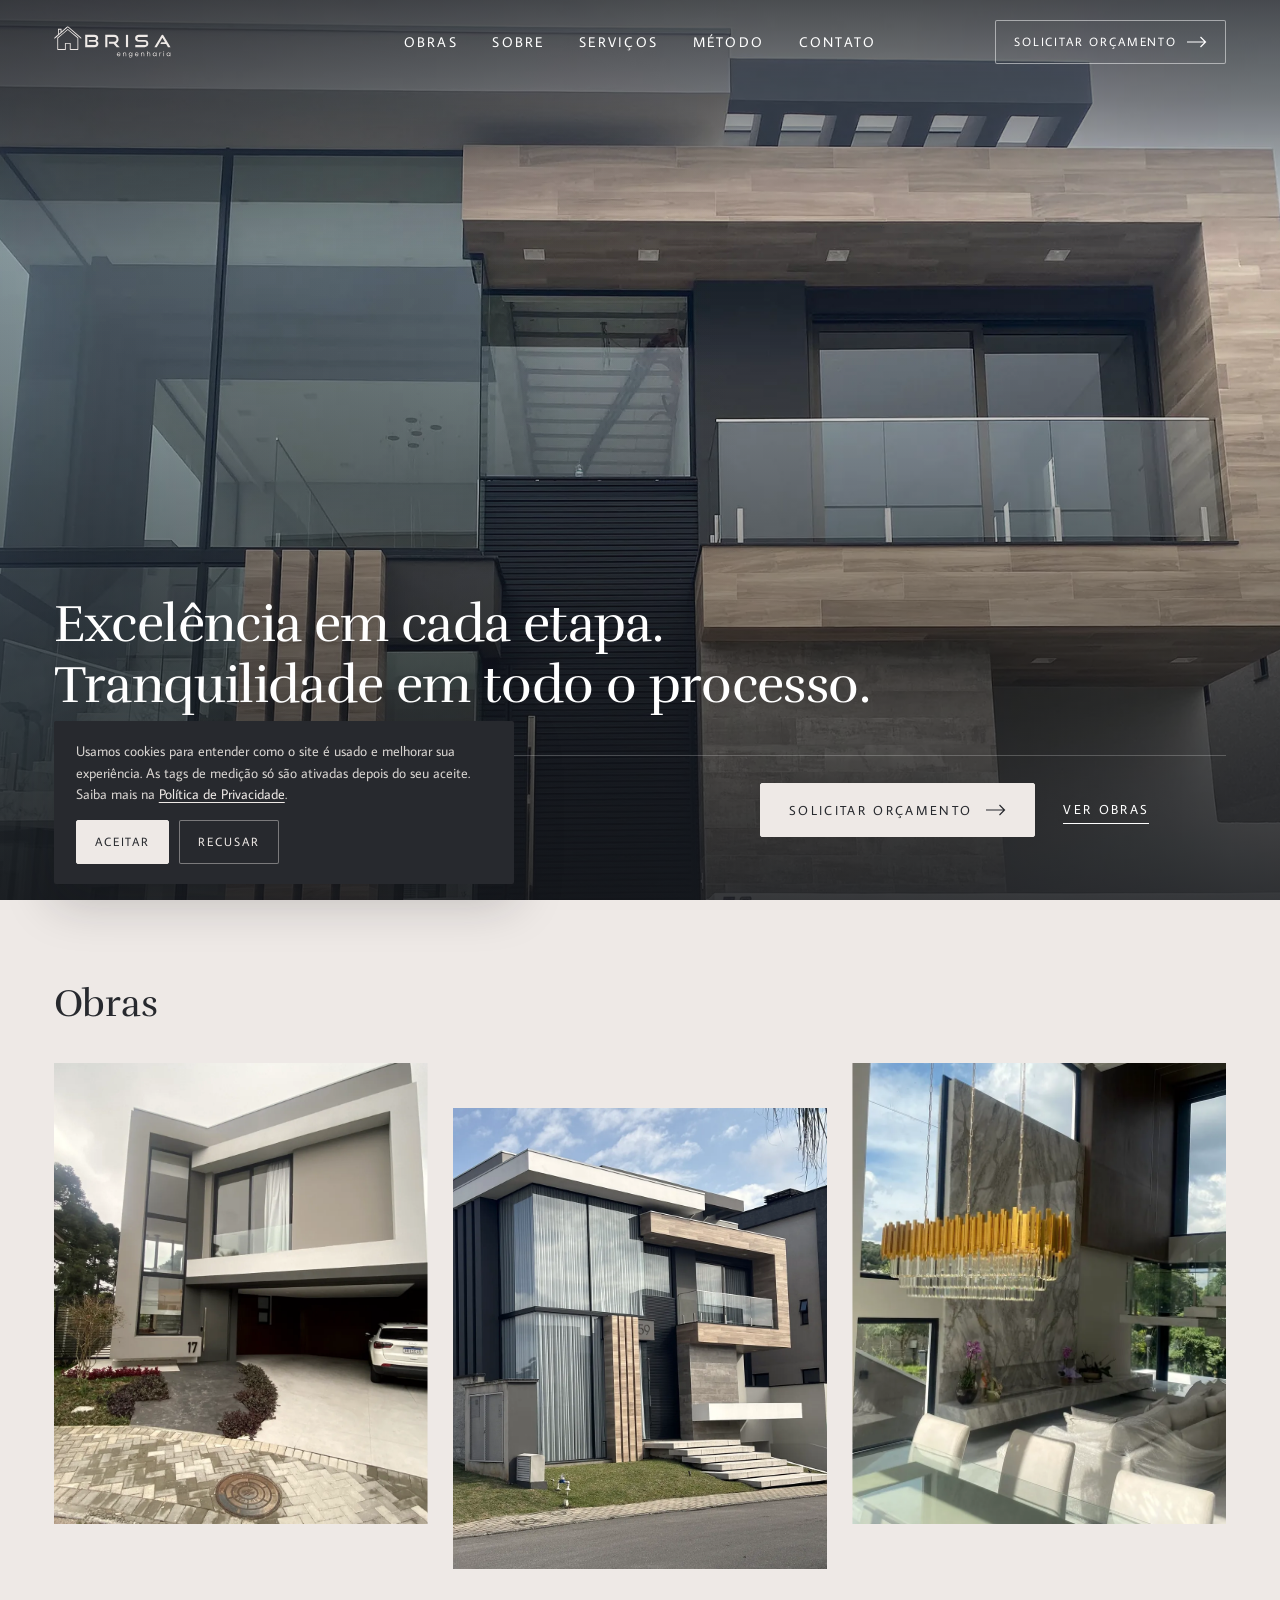
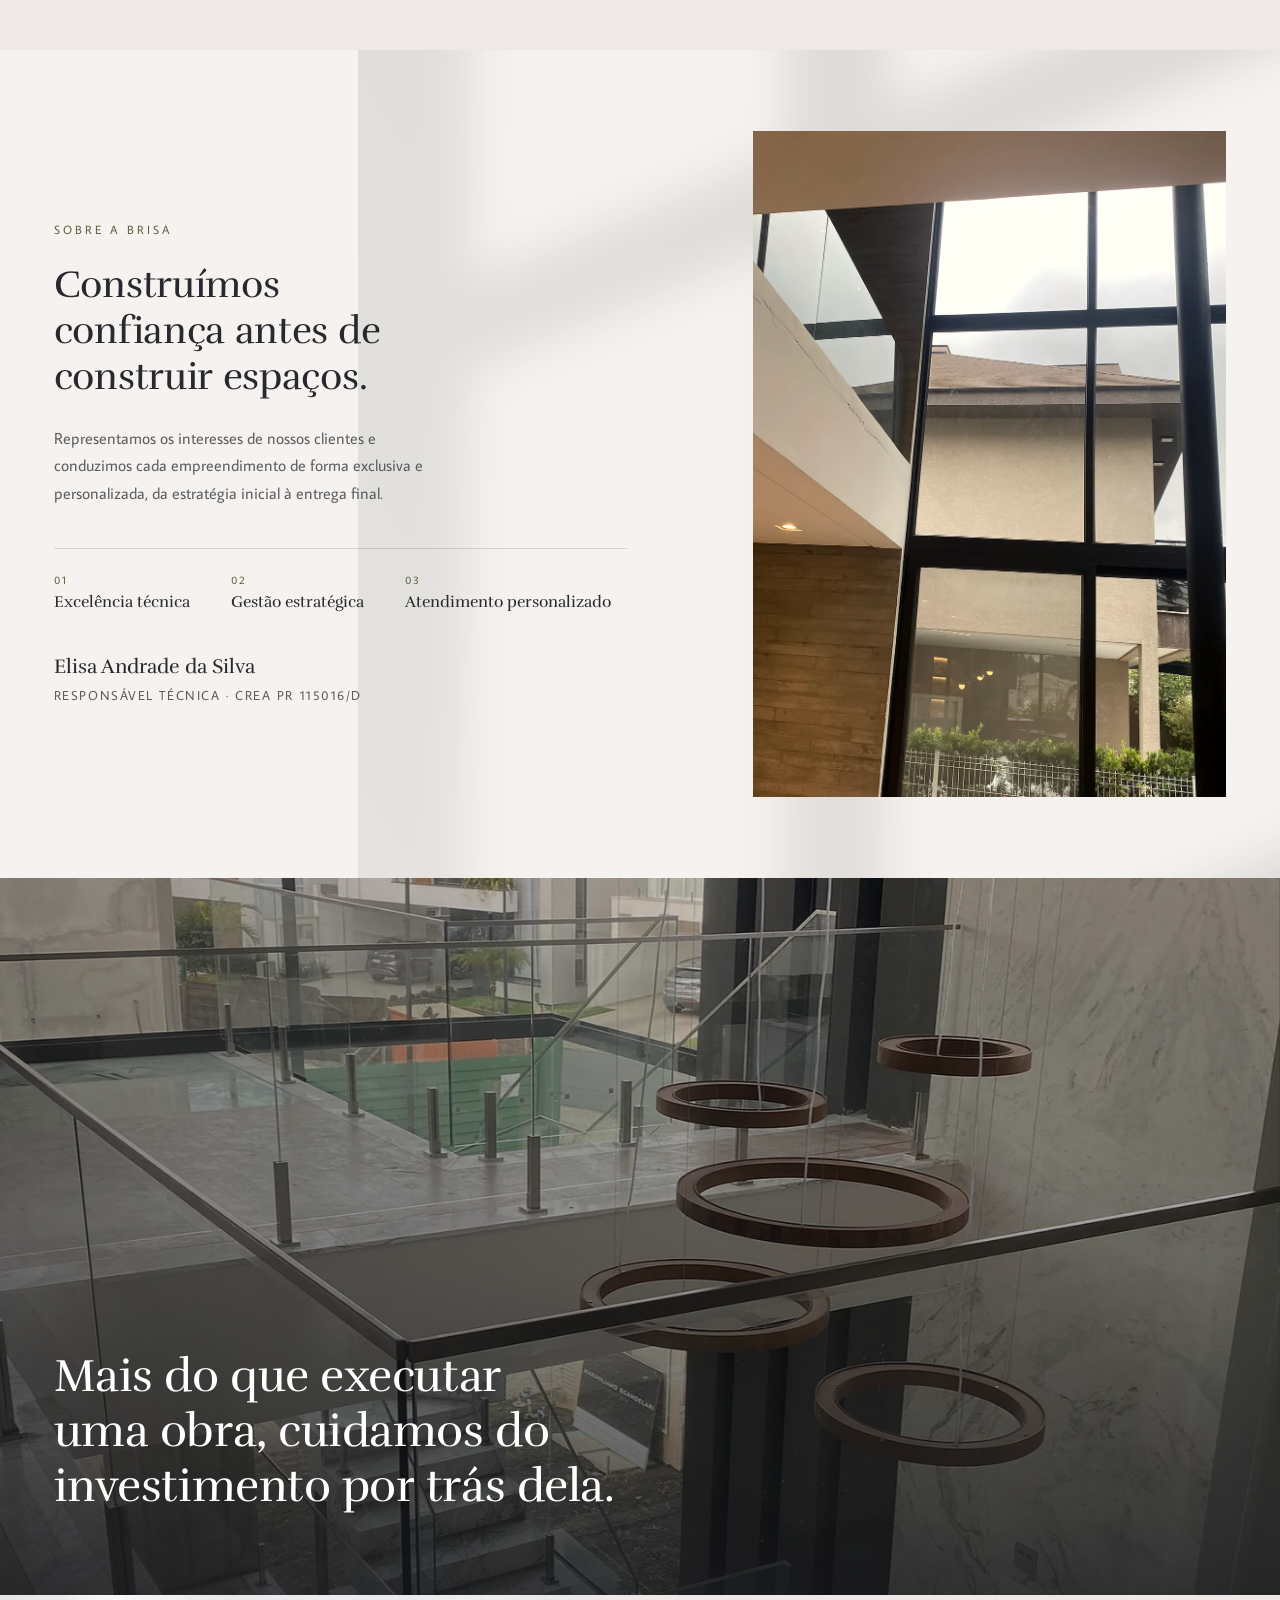
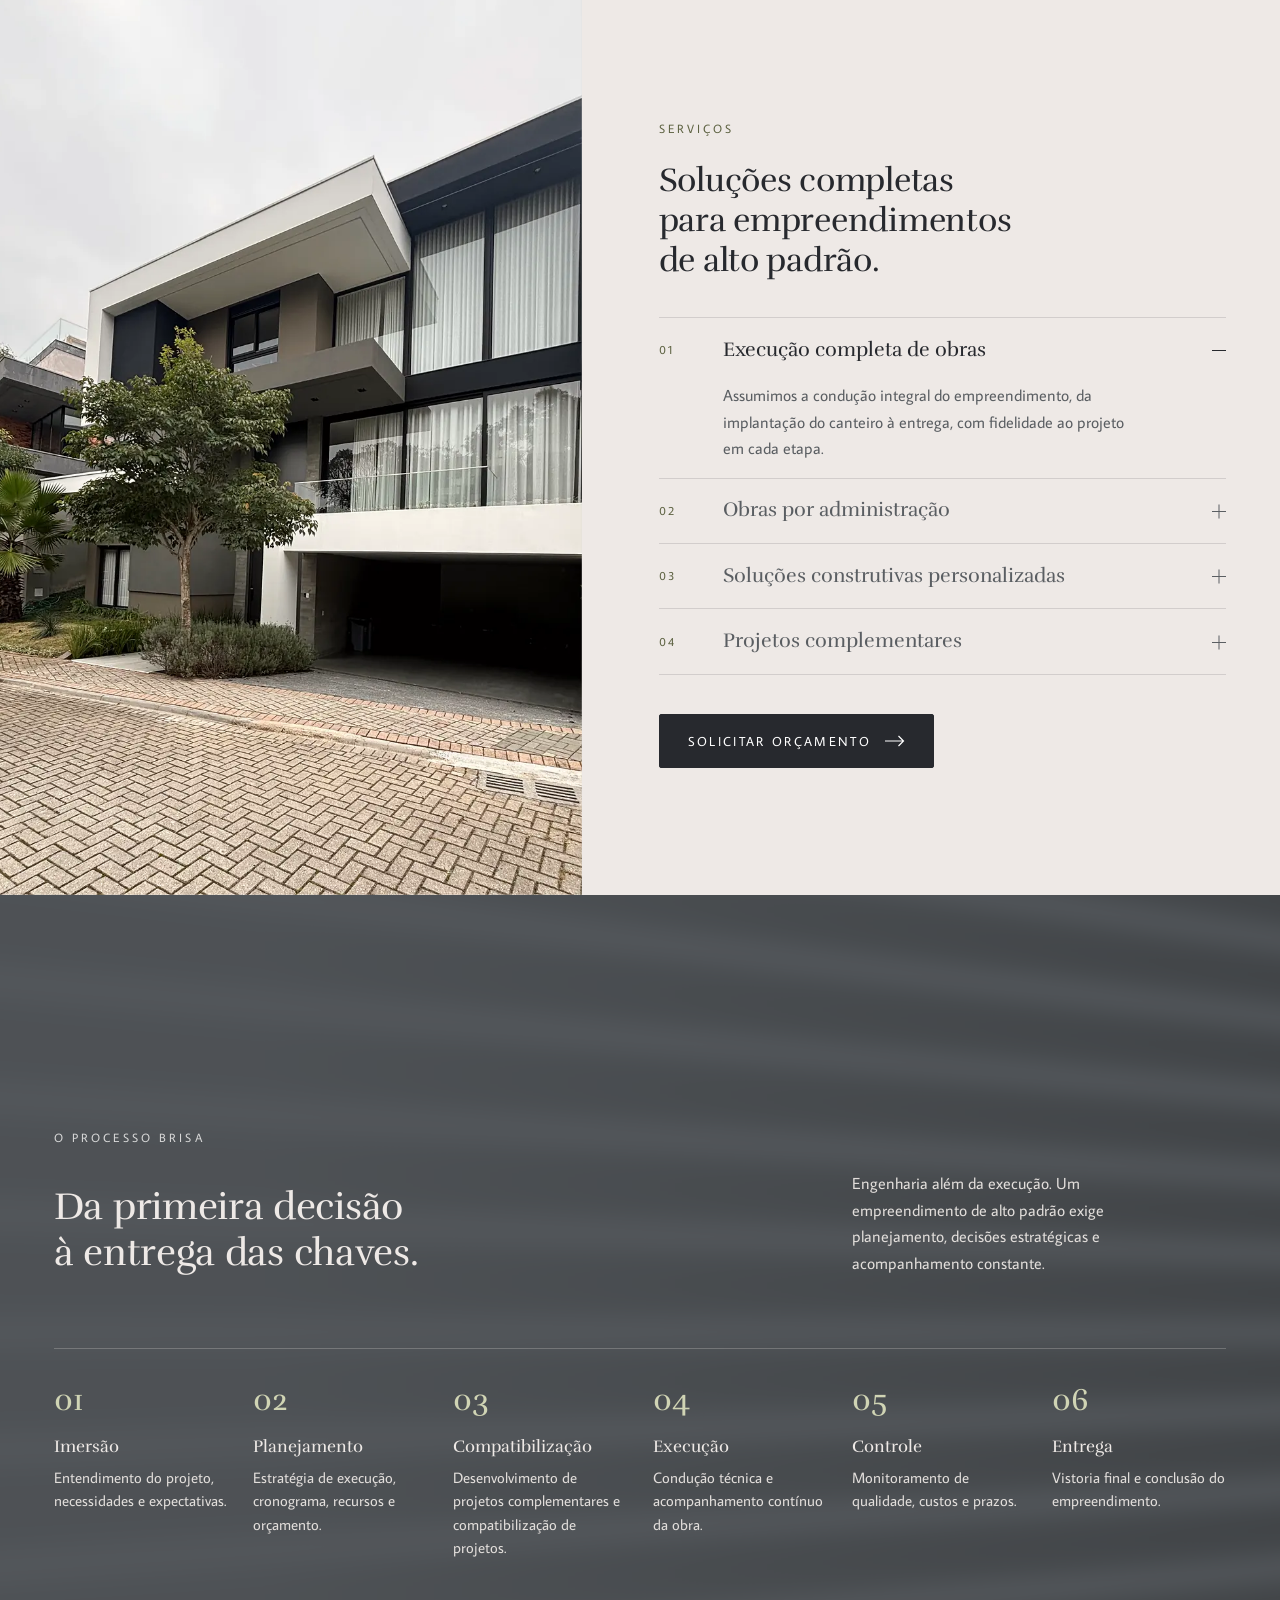
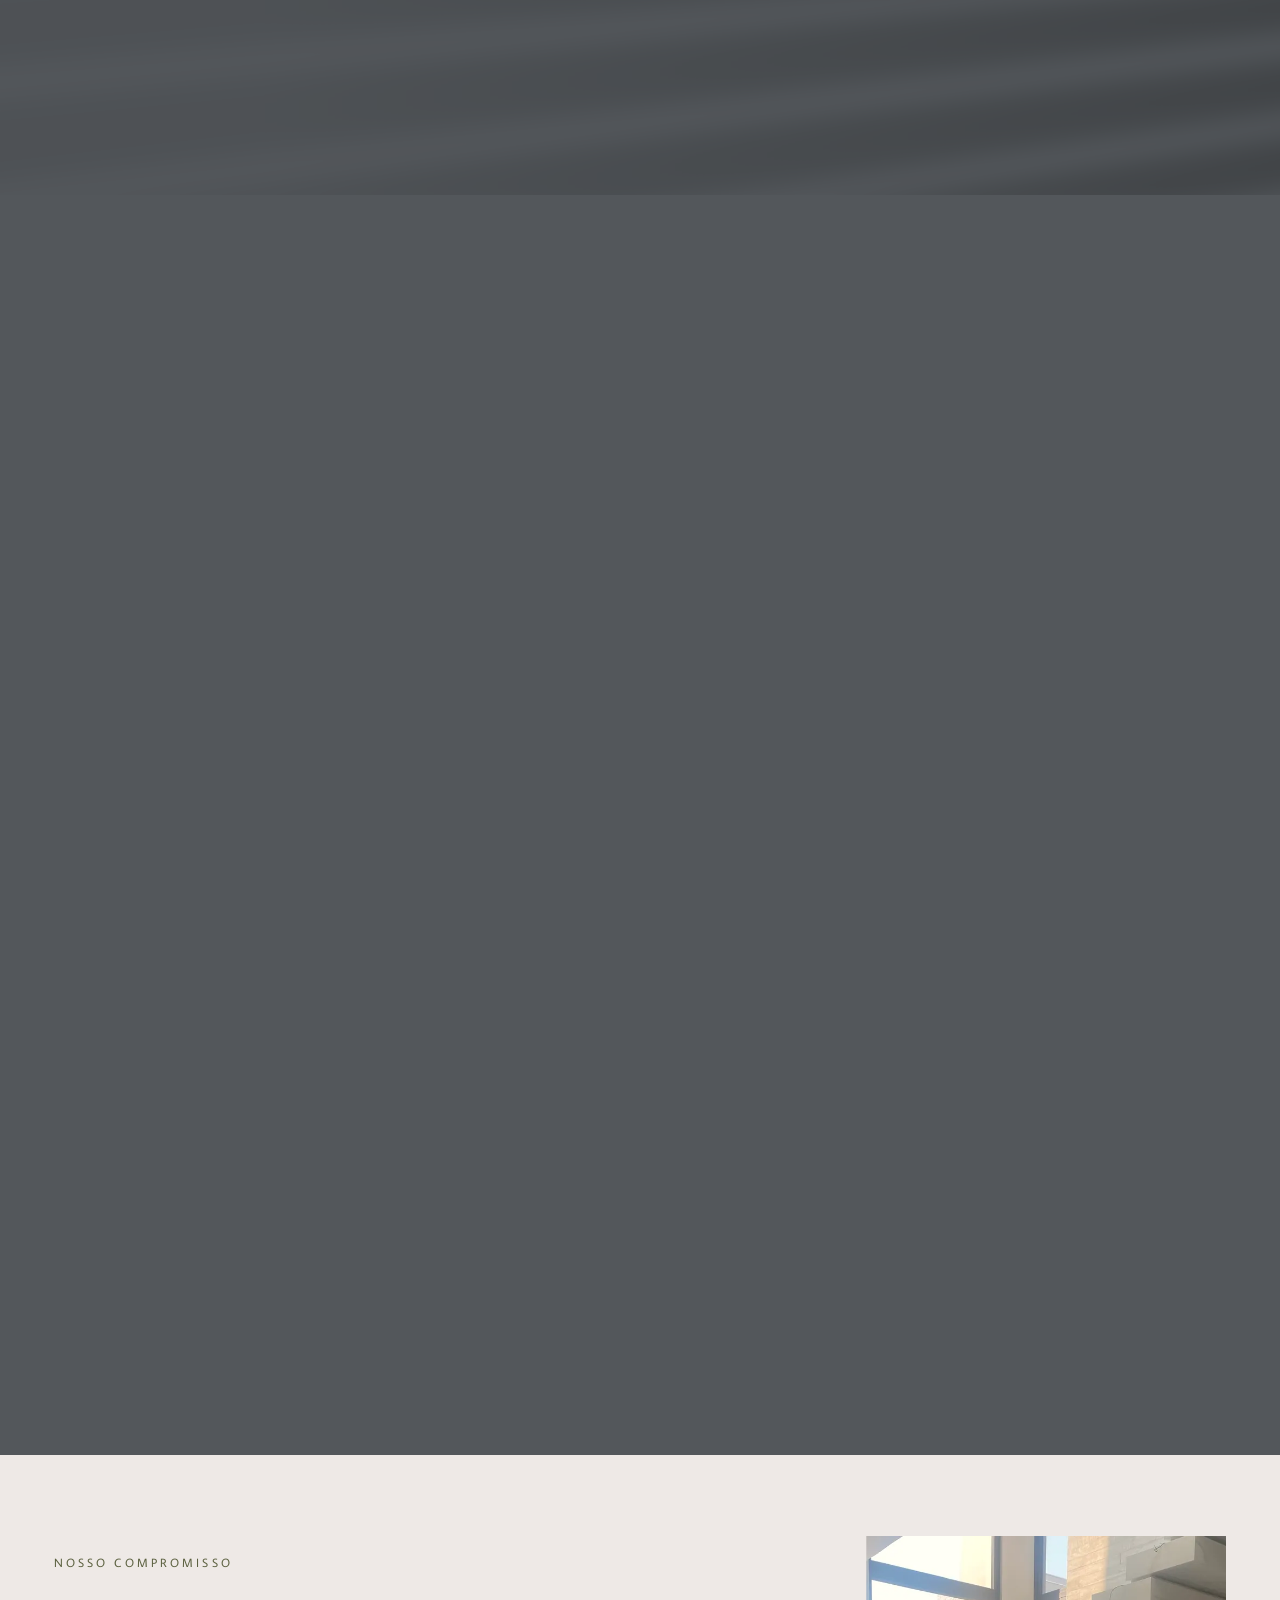
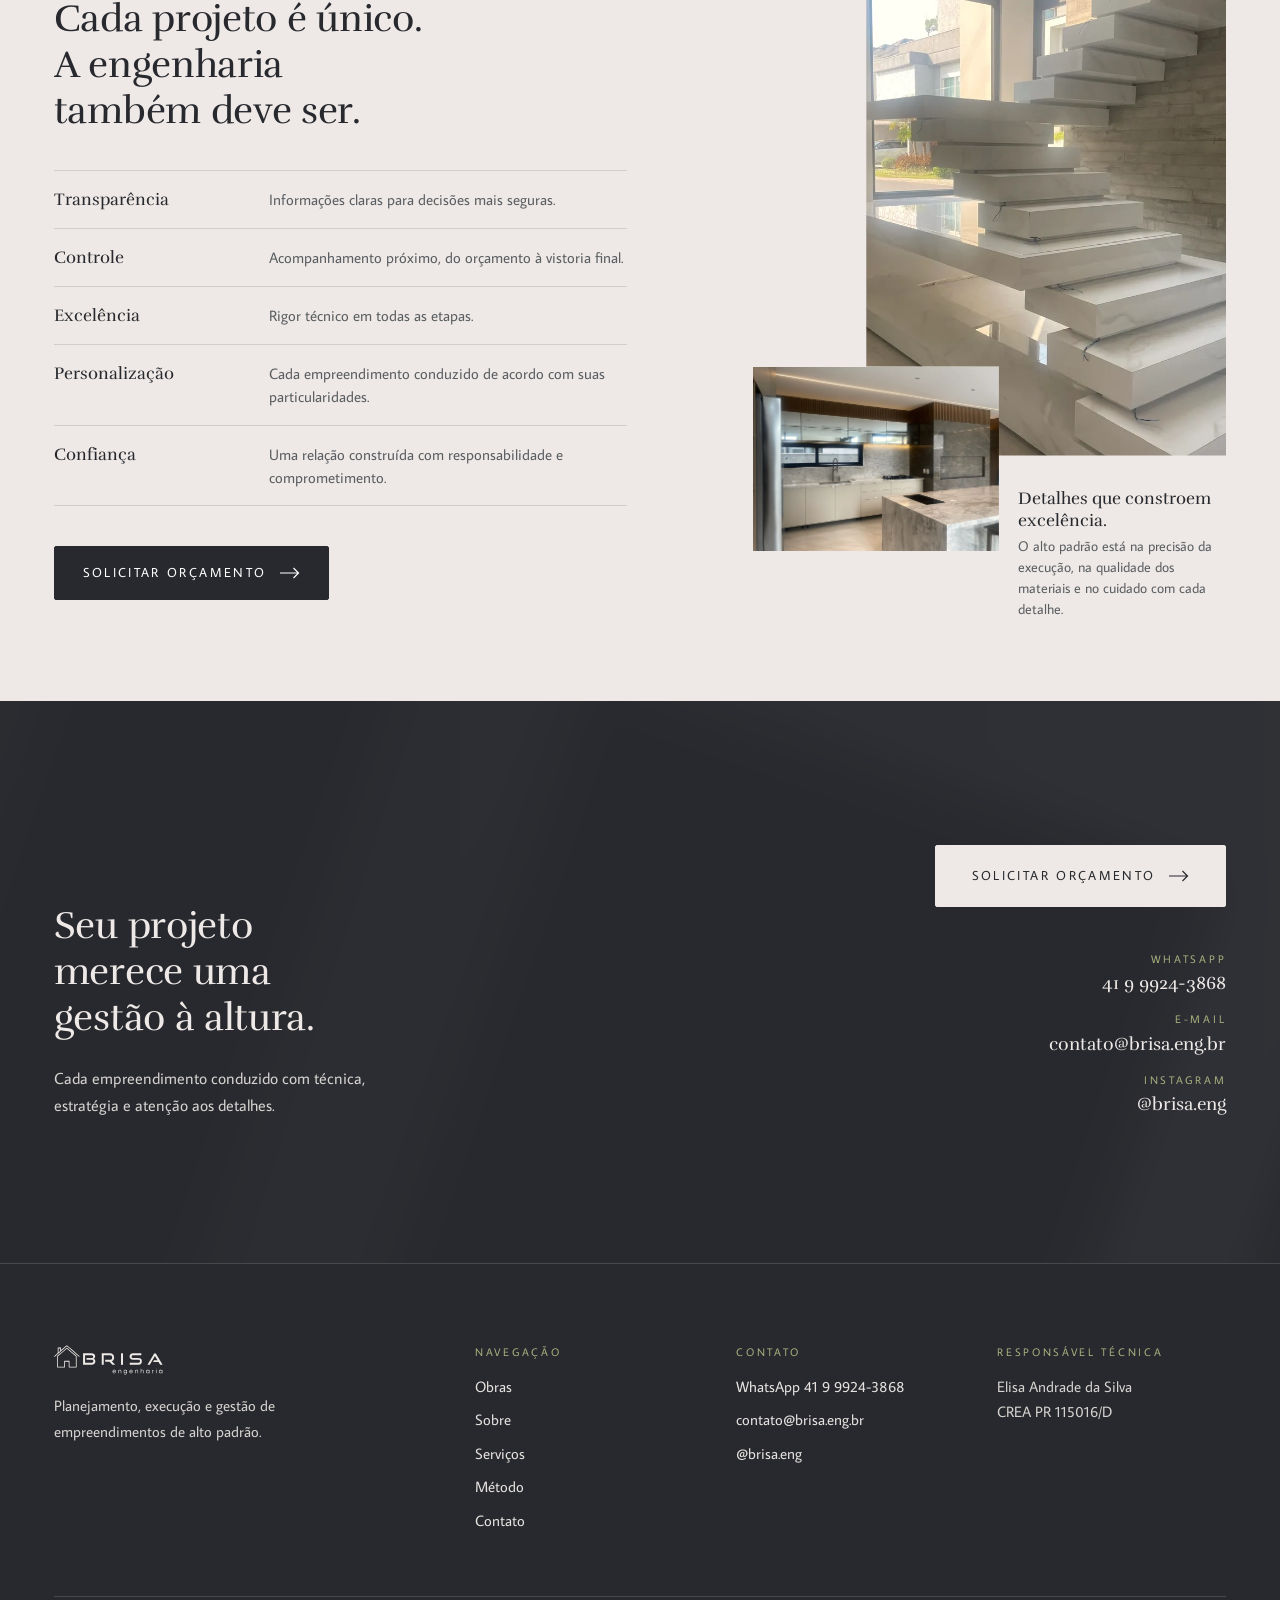
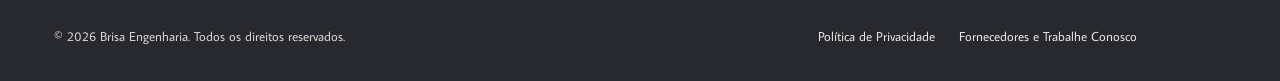
==== deploy-vercel/index.html @ 5342935d "Refacao v2 high premium: site refeito do zero apos reprovacao da v1 Direcao "luz de projeto": hero c" ====
<!DOCTYPE html>
<html lang="pt-BR">
<head>
<meta charset="utf-8">
<meta name="viewport" content="width=device-width, initial-scale=1">

<!-- BuildV: consentimento (Google Consent Mode v2) ==========================
     Vem ANTES do GTM de propósito. O padrão é tudo negado, e o container só
     libera armazenamento de medição depois do aceite no banner de cookies.
     A leitura do localStorage é síncrona: quem já aceitou antes entra em
     granted no primeiro hit, sem perder pageview. -->
<script>
window.dataLayer = window.dataLayer || [];
function gtag(){dataLayer.push(arguments);}
(function () {
  var salvo = null;
  try { salvo = localStorage.getItem("brisa_consent_v1"); } catch (e) { salvo = null; }
  var ok = salvo === "granted" ? "granted" : "denied";
  gtag("consent", "default", {
    ad_storage: ok,
    ad_user_data: ok,
    ad_personalization: ok,
    analytics_storage: ok,
    functionality_storage: "granted",
    security_storage: "granted",
    wait_for_update: 1500
  });
})();
</script>
<!-- /BuildV: consentimento -->

<!-- BuildV: GTM -->
<script>(function(w,d,s,l,i){w[l]=w[l]||[];w[l].push({'gtm.start':
new Date().getTime(),event:'gtm.js'});var f=d.getElementsByTagName(s)[0],
j=d.createElement(s),dl=l!='dataLayer'?'&l='+l:'';j.async=true;j.src=
'https://www.googletagmanager.com/gtm.js?id='+i+dl;f.parentNode.insertBefore(j,f);
})(window,document,'script','dataLayer','GTM-WVG6L4KB');</script>
<!-- /BuildV: GTM -->

<title>Brisa Engenharia · Planejamento, execução e gestão de obras de alto padrão</title>
<meta name="description" content="Planejamento, execução e gestão de empreendimentos de alto padrão. A Brisa Engenharia representa os interesses do cliente da estratégia inicial à entrega das chaves.">
<link rel="canonical" href="https://www.brisa.eng.br/">
<meta name="theme-color" content="#27292E">

<meta property="og:type" content="website">
<meta property="og:locale" content="pt_BR">
<meta property="og:site_name" content="Brisa Engenharia">
<meta property="og:title" content="Brisa Engenharia · Excelência em cada etapa">
<meta property="og:description" content="Planejamento, execução e gestão de empreendimentos de alto padrão.">
<meta property="og:url" content="https://www.brisa.eng.br/">
<meta property="og:image" content="https://www.brisa.eng.br/assets/img/og.jpg">
<meta property="og:image:width" content="1200">
<meta property="og:image:height" content="630">
<meta name="twitter:card" content="summary_large_image">

<link rel="icon" href="assets/logo/simbolo-casa-escuro.svg" type="image/svg+xml">
<link rel="apple-touch-icon" href="assets/logo/simbolo-casa-escuro.svg">

<link rel="preconnect" href="https://fonts.googleapis.com">
<link rel="preconnect" href="https://fonts.gstatic.com" crossorigin>
<link rel="stylesheet" href="https://fonts.googleapis.com/css2?family=Rufina:wght@400;700&family=Average+Sans&display=swap">

<link rel="preload" as="image" href="assets/img/hero.webp" media="(min-width: 641px)" fetchpriority="high">
<link rel="preload" as="image" href="assets/img/hero-m.webp" media="(max-width: 640px)" fetchpriority="high">
<link rel="stylesheet" href="css/styles.css">
<link rel="stylesheet" href="css/motion.css">
<script>
/* Gate do movimento: o estado inicial invisível só existe atrás deste atributo.
   Com movimento reduzido ele nem é ligado, e a página nasce estática. */
(function () {
  var d = document.documentElement;
  if (window.matchMedia && matchMedia("(prefers-reduced-motion: reduce)").matches) return;
  d.setAttribute("data-motion", "on");
  var primeira = true;
  try { primeira = !sessionStorage.getItem("brisa_intro"); } catch (e) {}
  if (primeira) d.setAttribute("data-intro", "on");
  /* segurança: se o motor não subir em 4s, a página aparece inteira */
  setTimeout(function () { if (!window.__brisaMotion) { d.removeAttribute("data-motion"); d.removeAttribute("data-intro"); } }, 4000);
})();
</script>

<script type="application/ld+json">
{
  "@context":"https://schema.org",
  "@type":"GeneralContractor",
  "name":"Brisa Engenharia",
  "description":"Planejamento, execução e gestão de empreendimentos de alto padrão.",
  "url":"https://www.brisa.eng.br/",
  "telephone":"+55-41-99924-3868",
  "email":"contato@brisa.eng.br",
  "image":"https://www.brisa.eng.br/assets/img/og.jpg",
  "areaServed":{"@type":"State","name":"Paraná"},
  "address":{"@type":"PostalAddress","addressRegion":"PR","addressCountry":"BR"},
  "sameAs":["https://www.instagram.com/brisa.eng"],
  "employee":{"@type":"Person","name":"Elisa Andrade da Silva","jobTitle":"Responsável técnica, CREA PR 115016/D"}
}
</script>
</head>
<body>

<!-- BuildV: GTM (noscript) -->
<noscript><iframe src="https://www.googletagmanager.com/ns.html?id=GTM-WVG6L4KB"
height="0" width="0" style="display:none;visibility:hidden"></iframe></noscript>
<!-- /BuildV: GTM (noscript) -->

<a class="skip" href="#conteudo">Ir para o conteúdo</a>

<!-- carregamento: só na primeira visita da sessão, e só com movimento ligado -->
<div class="ld" aria-hidden="true">
  <span class="ld__mark"><img src="assets/logo/simbolo-casa-escuro.svg" width="512" height="512" alt=""></span>
</div>

<!-- ====================================================== header -->
<header class="hdr" data-solid="false">
  <div class="wrap hdr__in">
    <a class="brand" href="#topo" aria-label="Brisa Engenharia, voltar ao início">
      <img class="brand__l" src="assets/logo/logo-brisa-claro.svg" width="1280" height="350" alt="">
      <img class="brand__d" src="assets/logo/logo-brisa-escuro.svg" width="1280" height="350" alt="">
    </a>

    <nav class="nav" aria-label="Navegação principal">
      <ul>
        <li><a href="#obras">Obras<span class="nav__dot" aria-hidden="true"></span></a></li>
        <li><a href="#sobre">Sobre<span class="nav__dot" aria-hidden="true"></span></a></li>
        <li><a href="#servicos">Serviços<span class="nav__dot" aria-hidden="true"></span></a></li>
        <li><a href="#metodo">Método<span class="nav__dot" aria-hidden="true"></span></a></li>
        <li><a href="#contato">Contato<span class="nav__dot" aria-hidden="true"></span></a></li>
      </ul>
    </nav>

    <div class="hdr__end">
      <a class="btn btn--sm hdr__cta" data-wa-btn href="https://wa.me/5541999243868">
        <span>Solicitar orçamento</span>
        <svg class="btn__ar" viewBox="0 0 20 12" fill="none" aria-hidden="true"><path d="M0 6h18.5M13.5 1l5 5-5 5" stroke="currentColor" stroke-width="1.2"/></svg>
      </a>
      <button class="burger" type="button" aria-expanded="false" aria-controls="menu" aria-label="Abrir menu">
        <i></i><i></i>
      </button>
    </div>
  </div>
</header>

<!-- menu mobile: tela cheia -->
<div class="drawer" id="menu" data-open="false">
  <div class="wrap drawer__in">
    <nav aria-label="Navegação">
      <ol class="drawer__nav">
        <li><a href="#obras"><span class="drawer__n">01</span>Obras</a></li>
        <li><a href="#sobre"><span class="drawer__n">02</span>Sobre</a></li>
        <li><a href="#servicos"><span class="drawer__n">03</span>Serviços</a></li>
        <li><a href="#metodo"><span class="drawer__n">04</span>Método</a></li>
        <li><a href="#contato"><span class="drawer__n">05</span>Contato</a></li>
      </ol>
    </nav>
    <div class="drawer__foot">
      <a class="btn btn--light" data-wa-btn href="https://wa.me/5541999243868">
        <span>Solicitar orçamento</span>
        <svg class="btn__ar" viewBox="0 0 20 12" fill="none" aria-hidden="true"><path d="M0 6h18.5M13.5 1l5 5-5 5" stroke="currentColor" stroke-width="1.2"/></svg>
      </a>
      <p class="drawer__contact">
        <a href="https://wa.me/5541999243868" target="_blank" rel="noopener">41 9 9924-3868</a>
        <a href="mailto:contato@brisa.eng.br">contato@brisa.eng.br</a>
      </p>
    </div>
  </div>
</div>

<main id="conteudo">

<!-- ====================================================== 1. hero -->
<section class="hero" id="topo" aria-labelledby="h-hero" data-bg="dark">
  <div class="hero__media" data-hero-media>
    <picture>
      <source media="(max-width: 640px)" srcset="assets/img/hero-m.webp" width="900" height="1601">
      <img src="assets/img/hero.webp" width="2200" height="1100" fetchpriority="high" decoding="async"
           alt="Fachada de residência de alto padrão com volume revestido em madeira, pedra e pele de vidro">
    </picture>
  </div>
  <span class="hero__veil" aria-hidden="true"></span>

  <div class="wrap hero__in">
    <h1 class="t-hero hero__h" id="h-hero">
      <span class="ln"><span>Excelência em cada etapa.</span></span>
      <span class="ln"><span>Tranquilidade em todo o processo.</span></span>
    </h1>
    <div class="hero__aside" data-hero-aside>
      <p class="hero__lede">Planejamento, execução e gestão de empreendimentos de alto padrão.</p>
      <div class="hero__acts">
        <a class="btn btn--light" data-wa-btn href="https://wa.me/5541999243868">
          <span>Solicitar orçamento</span>
          <svg class="btn__ar" viewBox="0 0 20 12" fill="none" aria-hidden="true"><path d="M0 6h18.5M13.5 1l5 5-5 5" stroke="currentColor" stroke-width="1.2"/></svg>
        </a>
        <a class="lnk lnk--light" href="#obras">Ver obras</a>
      </div>
    </div>
  </div>
</section>

<!-- ====================================================== 2. obras (sem eyebrow, sem texto de apoio) -->
<section class="obras" id="obras" aria-labelledby="h-obras" data-bg="light">
  <div class="wrap">
    <h2 class="t-h2 obras__h" id="h-obras" data-split>Obras</h2>

    <ul class="obras__grid" data-cursor="Ver obra">
      <li class="obra" data-reveal="mask">
        <button class="obra__btn" type="button"
          data-title="Obra HV17"
          data-sub="Projeto arquitetônico: Paola Cury"
          data-gallery="assets/img/obras/hv17/01.webp|assets/img/obras/hv17/02.webp|assets/img/obras/hv17/03.webp|assets/img/obras/hv17/04.webp|assets/img/obras/hv17/05.webp|assets/img/obras/hv17/06.webp"
          aria-label="Obra HV17, projeto arquitetônico de Paola Cury. Abrir galeria com 6 fotos">
          <span class="obra__fig">
            <picture>
              <source media="(max-width: 900px)" srcset="assets/img/obras/hv17/capa-larga.webp" width="1400" height="875">
              <img src="assets/img/obras/hv17/capa.webp" width="1000" height="1250" loading="lazy" decoding="async"
                   alt="Fachada da Obra HV17, residência concluída, com jardim e pátio de acesso">
            </picture>
          </span>
          <span class="obra__cap" aria-hidden="true">
            <span class="obra__n">01</span>
            <span class="obra__t">Obra HV17</span>
            <span class="obra__m">Projeto arquitetônico: Paola Cury · 6 fotos</span>
          </span>
        </button>
      </li>

      <li class="obra" data-reveal="mask">
        <button class="obra__btn" type="button"
          data-title="Residência em madeira e vidro"
          data-sub="Fachada e volumetria"
          data-gallery="assets/img/obras/madeira-e-vidro/01.webp|assets/img/obras/madeira-e-vidro/02.webp|assets/img/obras/madeira-e-vidro/03.webp|assets/img/obras/madeira-e-vidro/04.webp|assets/img/obras/madeira-e-vidro/05.webp|assets/img/obras/madeira-e-vidro/06.webp"
          aria-label="Residência em madeira e vidro. Abrir galeria com 6 fotos">
          <span class="obra__fig">
            <picture>
              <source media="(max-width: 900px)" srcset="assets/img/obras/madeira-e-vidro/capa-larga.webp" width="1400" height="875">
              <img src="assets/img/obras/madeira-e-vidro/capa.webp" width="1000" height="1250" loading="lazy" decoding="async"
                   alt="Fachada com revestimento em madeira, pele de vidro e volume em pedra">
            </picture>
          </span>
          <span class="obra__cap" aria-hidden="true">
            <span class="obra__n">02</span>
            <span class="obra__t">Residência em madeira e vidro</span>
            <span class="obra__m">Fachada e volumetria · 6 fotos</span>
          </span>
        </button>
      </li>

      <li class="obra" data-reveal="mask">
        <button class="obra__btn" type="button"
          data-title="Living de pé-direito duplo"
          data-sub="Ambientes integrados"
          data-gallery="assets/img/obras/living-pe-direito-duplo/01.webp|assets/img/obras/living-pe-direito-duplo/02.webp|assets/img/obras/living-pe-direito-duplo/03.webp|assets/img/obras/living-pe-direito-duplo/04.webp|assets/img/obras/living-pe-direito-duplo/05.webp|assets/img/obras/living-pe-direito-duplo/06.webp"
          aria-label="Living de pé-direito duplo. Abrir galeria com 6 fotos">
          <span class="obra__fig">
            <picture>
              <source media="(max-width: 900px)" srcset="assets/img/obras/living-pe-direito-duplo/capa-larga.webp" width="1280" height="800">
              <img src="assets/img/obras/living-pe-direito-duplo/capa.webp" width="768" height="960" loading="lazy" decoding="async"
                   alt="Living de pé-direito duplo com escada em balanço, guarda-corpo de vidro e vista para a mata">
            </picture>
          </span>
          <span class="obra__cap" aria-hidden="true">
            <span class="obra__n">03</span>
            <span class="obra__t">Living de pé-direito duplo</span>
            <span class="obra__m">Ambientes integrados · 6 fotos</span>
          </span>
        </button>
      </li>
    </ul>
  </div>
</section>

<!-- ====================================================== 3. sobre -->
<section class="sobre" id="sobre" aria-labelledby="h-sobre" data-bg="light">
  <img class="luz luz--sobre" src="assets/luz/luz-008.svg" alt="" aria-hidden="true" data-parallax="0.08" loading="lazy">
  <div class="wrap sobre__grid">
    <div class="sobre__txt">
      <p class="label" data-reveal="soft">Sobre a Brisa</p>
      <h2 class="t-h2 sobre__h" id="h-sobre" data-split>Construímos confiança antes de construir espaços.</h2>
      <p class="sobre__p" data-reveal>Representamos os interesses de nossos clientes e conduzimos cada
        empreendimento de forma exclusiva e personalizada, da estratégia inicial à entrega final.</p>

      <ul class="trio" aria-label="O que nos define" data-reveal>
        <li><span class="trio__n">01</span>Excelência técnica</li>
        <li><span class="trio__n">02</span>Gestão estratégica</li>
        <li><span class="trio__n">03</span>Atendimento personalizado</li>
      </ul>

      <p class="assina" data-reveal>
        <span class="assina__nome">Elisa Andrade da Silva</span>
        <span class="assina__cargo">Responsável técnica · CREA PR 115016/D</span>
      </p>
    </div>

    <figure class="sobre__fig" data-reveal="mask">
      <img src="assets/img/sobre.webp" width="1100" height="1375" loading="lazy" decoding="async"
           alt="Pele de vidro em pé-direito duplo com caixilhos pretos, vista de dentro da residência">
    </figure>
  </div>
</section>

<!-- ====================================================== 4. faixa -->
<section class="faixa" aria-labelledby="h-faixa" data-bg="dark">
  <div class="faixa__media">
    <img src="assets/img/faixa.webp" width="2200" height="943" loading="lazy" decoding="async" data-parallax="0.1"
         alt="Vazio de pé-direito duplo com guarda-corpo de vidro, lustre de anéis e escada em mármore">
  </div>
  <span class="faixa__veil" aria-hidden="true"></span>
  <div class="wrap faixa__in">
    <h2 class="t-quote faixa__q" id="h-faixa" data-split>Mais do que executar uma obra, cuidamos do investimento por trás dela.</h2>
  </div>
</section>

<!-- ====================================================== 5. serviços -->
<section class="serv" id="servicos" aria-labelledby="h-servicos" data-bg="light">
  <div class="serv__media" data-reveal="mask" aria-hidden="true">
    <img class="is-on" data-svc-img="0" src="assets/img/servicos/execucao.webp" width="1100" height="1375" loading="lazy" decoding="async" alt="">
    <img data-svc-img="1" src="assets/img/servicos/administracao.webp" width="1100" height="1375" loading="lazy" decoding="async" alt="">
    <img data-svc-img="2" src="assets/img/servicos/solucoes.webp" width="908" height="1135" loading="lazy" decoding="async" alt="">
    <img data-svc-img="3" src="assets/img/servicos/complementares.webp" width="768" height="960" loading="lazy" decoding="async" alt="">
  </div>

  <div class="serv__body">
    <p class="label" data-reveal="soft">Serviços</p>
    <h2 class="t-h2 serv__h" id="h-servicos" data-split>Soluções completas para empreendimentos de alto padrão.</h2>

    <ul class="svc" data-svc data-reveal>
      <li class="svc__it is-open">
        <h3 class="svc__h">
          <button class="svc__btn" type="button" aria-expanded="true" aria-controls="svc-0" id="svc-b0">
            <span class="svc__n">01</span>
            <span class="svc__t">Execução completa de obras</span>
            <span class="svc__ic" aria-hidden="true"><i></i><i></i></span>
          </button>
        </h3>
        <div class="svc__pn" id="svc-0" role="region" aria-labelledby="svc-b0">
          <div class="svc__pi">
            <p>Assumimos a condução integral do empreendimento, da implantação do canteiro à entrega,
              com fidelidade ao projeto em cada etapa.</p>
          </div>
        </div>
      </li>

      <li class="svc__it">
        <h3 class="svc__h">
          <button class="svc__btn" type="button" aria-expanded="false" aria-controls="svc-1" id="svc-b1">
            <span class="svc__n">02</span>
            <span class="svc__t">Obras por administração</span>
            <span class="svc__ic" aria-hidden="true"><i></i><i></i></span>
          </button>
        </h3>
        <div class="svc__pn" id="svc-1" role="region" aria-labelledby="svc-b1">
          <div class="svc__pi">
            <p>Gestão centralizada, transparente e eficiente de todas as frentes da obra.</p>
            <ul class="svc__list">
              <li>Contratação e gestão de mão de obra</li>
              <li>Aquisição de materiais</li>
              <li>Gestão de fornecedores</li>
              <li>Acompanhamento físico-financeiro</li>
              <li>Fiscalização dos serviços executados</li>
            </ul>
          </div>
        </div>
      </li>

      <li class="svc__it">
        <h3 class="svc__h">
          <button class="svc__btn" type="button" aria-expanded="false" aria-controls="svc-2" id="svc-b2">
            <span class="svc__n">03</span>
            <span class="svc__t">Soluções construtivas personalizadas</span>
            <span class="svc__ic" aria-hidden="true"><i></i><i></i></span>
          </button>
        </h3>
        <div class="svc__pn" id="svc-2" role="region" aria-labelledby="svc-b2">
          <div class="svc__pi">
            <p>Técnicas, materiais e sistemas construtivos definidos para cada empreendimento, em
              equilíbrio entre desempenho, estética, eficiência e durabilidade.</p>
          </div>
        </div>
      </li>

      <li class="svc__it">
        <h3 class="svc__h">
          <button class="svc__btn" type="button" aria-expanded="false" aria-controls="svc-3" id="svc-b3">
            <span class="svc__n">04</span>
            <span class="svc__t">Projetos complementares</span>
            <span class="svc__ic" aria-hidden="true"><i></i><i></i></span>
          </button>
        </h3>
        <div class="svc__pn" id="svc-3" role="region" aria-labelledby="svc-b3">
          <div class="svc__pi">
            <p>Desenvolvemos e compatibilizamos os projetos complementares à arquitetura desde as
              etapas iniciais, para antecipar interferências e dar mais segurança à obra.</p>
          </div>
        </div>
      </li>
    </ul>

    <div class="serv__cta" data-reveal>
      <a class="btn" data-wa-btn="os serviços da Brisa" href="https://wa.me/5541999243868">
        <span>Solicitar orçamento</span>
        <svg class="btn__ar" viewBox="0 0 20 12" fill="none" aria-hidden="true"><path d="M0 6h18.5M13.5 1l5 5-5 5" stroke="currentColor" stroke-width="1.2"/></svg>
      </a>
    </div>
  </div>
</section>

<!-- ====================================================== 6. método (cena travada no desktop) -->
<section class="metodo" id="metodo" aria-labelledby="h-metodo" data-bg="dark" data-htl>
  <div class="metodo__stick">
    <img class="luz luz--metodo" src="assets/luz/luz-014.svg" alt="" aria-hidden="true" loading="lazy">
    <div class="wrap metodo__in">
      <div class="metodo__head">
        <p class="label label--light" data-reveal="soft">O processo Brisa</p>
        <h2 class="t-h2 metodo__h" id="h-metodo" data-split>Da primeira decisão à entrega das chaves.</h2>
        <p class="metodo__p" data-reveal>Engenharia além da execução. Um empreendimento de alto padrão
          exige planejamento, decisões estratégicas e acompanhamento constante.</p>
      </div>

      <div class="trilho" aria-hidden="true"><span class="trilho__fill" data-htl-fill></span></div>

      <ol class="etapas">
        <li class="etapa" data-htl-item>
          <span class="etapa__n">01</span>
          <h3 class="etapa__t">Imersão</h3>
          <p>Entendimento do projeto, necessidades e expectativas.</p>
        </li>
        <li class="etapa" data-htl-item>
          <span class="etapa__n">02</span>
          <h3 class="etapa__t">Planejamento</h3>
          <p>Estratégia de execução, cronograma, recursos e orçamento.</p>
        </li>
        <li class="etapa" data-htl-item>
          <span class="etapa__n">03</span>
          <h3 class="etapa__t">Compatibilização</h3>
          <p>Desenvolvimento de projetos complementares e compatibilização de projetos.</p>
        </li>
        <li class="etapa" data-htl-item>
          <span class="etapa__n">04</span>
          <h3 class="etapa__t">Execução</h3>
          <p>Condução técnica e acompanhamento contínuo da obra.</p>
        </li>
        <li class="etapa" data-htl-item>
          <span class="etapa__n">05</span>
          <h3 class="etapa__t">Controle</h3>
          <p>Monitoramento de qualidade, custos e prazos.</p>
        </li>
        <li class="etapa" data-htl-item>
          <span class="etapa__n">06</span>
          <h3 class="etapa__t">Entrega</h3>
          <p>Vistoria final e conclusão do empreendimento.</p>
        </li>
      </ol>
    </div>
  </div>
</section>

<!-- ====================================================== 7. compromisso -->
<section class="comp" aria-labelledby="h-comp" data-bg="light">
  <div class="wrap comp__grid">
    <div class="comp__txt">
      <p class="label" data-reveal="soft">Nosso compromisso</p>
      <h2 class="t-h2 comp__h" id="h-comp" data-split>Cada projeto é&nbsp;único. A&nbsp;engenharia também deve ser.</h2>

      <ul class="pilares" data-reveal>
        <li><h3>Transparência</h3><p>Informações claras para decisões mais seguras.</p></li>
        <li><h3>Controle</h3><p>Acompanhamento próximo, do orçamento à vistoria final.</p></li>
        <li><h3>Excelência</h3><p>Rigor técnico em todas as etapas.</p></li>
        <li><h3>Personalização</h3><p>Cada empreendimento conduzido de acordo com suas particularidades.</p></li>
        <li><h3>Confiança</h3><p>Uma relação construída com responsabilidade e comprometimento.</p></li>
      </ul>

      <div class="comp__cta" data-reveal>
        <a class="btn" data-wa-btn href="https://wa.me/5541999243868">
          <span>Solicitar orçamento</span>
          <svg class="btn__ar" viewBox="0 0 20 12" fill="none" aria-hidden="true"><path d="M0 6h18.5M13.5 1l5 5-5 5" stroke="currentColor" stroke-width="1.2"/></svg>
        </a>
      </div>
    </div>

    <figure class="comp__fig">
      <span class="comp__a" data-reveal="mask">
        <img src="assets/img/compromisso-1.webp" width="720" height="960" loading="lazy" decoding="async"
             alt="Escada em balanço com degraus de mármore junto à porta pivotante e parede em pedra">
      </span>
      <span class="comp__b" data-reveal="mask">
        <img src="assets/img/compromisso-2.webp" width="1000" height="750" loading="lazy" decoding="async"
             alt="Cozinha com ilha em pedra natural, marcenaria clara e iluminação embutida">
      </span>
      <figcaption class="comp__cap" data-reveal>
        <span class="comp__capt">Detalhes que constroem excelência.</span>
        O alto padrão está na precisão da execução, na qualidade dos materiais e no cuidado com cada detalhe.
      </figcaption>
    </figure>
  </div>
</section>

<!-- ====================================================== 8. contato (CTA final, sem etapas) -->
<section class="cta" id="contato" aria-labelledby="h-contato" data-bg="dark">
  <img class="luz luz--cta" src="assets/luz/luz-011.svg" alt="" aria-hidden="true" data-parallax="0.06" loading="lazy">
  <div class="wrap cta__grid">
    <div class="cta__txt">
      <h2 class="t-h2 cta__h" id="h-contato" data-split>Seu projeto merece uma gestão à altura.</h2>
      <p class="cta__p" data-reveal>Cada empreendimento conduzido com técnica, estratégia e atenção aos detalhes.</p>
    </div>

    <div class="cta__end">
      <a class="btn btn--light btn--lg" data-wa-btn href="https://wa.me/5541999243868" data-reveal>
        <span>Solicitar orçamento</span>
        <svg class="btn__ar" viewBox="0 0 20 12" fill="none" aria-hidden="true"><path d="M0 6h18.5M13.5 1l5 5-5 5" stroke="currentColor" stroke-width="1.2"/></svg>
      </a>
      <dl class="contatos" data-reveal>
        <div><dt>WhatsApp</dt><dd><a href="https://wa.me/5541999243868" target="_blank" rel="noopener">41 9 9924-3868</a></dd></div>
        <div><dt>E-mail</dt><dd><a href="mailto:contato@brisa.eng.br">contato@brisa.eng.br</a></dd></div>
        <div><dt>Instagram</dt><dd><a href="https://www.instagram.com/brisa.eng" target="_blank" rel="noopener">@brisa.eng</a></dd></div>
      </dl>
    </div>
  </div>
</section>

</main>

<!-- ====================================================== rodapé -->
<footer class="ftr" data-bg="dark">
  <div class="wrap">
    <div class="ftr__top">
      <div class="ftr__brand">
        <img src="assets/logo/logo-brisa-claro.svg" width="1280" height="350" alt="Brisa Engenharia" loading="lazy">
        <p>Planejamento, execução e gestão de empreendimentos de alto padrão.</p>
      </div>

      <nav class="ftr__col" aria-label="Navegação do rodapé">
        <h2 class="ftr__h">Navegação</h2>
        <ul>
          <li><a href="#obras">Obras</a></li>
          <li><a href="#sobre">Sobre</a></li>
          <li><a href="#servicos">Serviços</a></li>
          <li><a href="#metodo">Método</a></li>
          <li><a href="#contato">Contato</a></li>
        </ul>
      </nav>

      <div class="ftr__col">
        <h2 class="ftr__h">Contato</h2>
        <ul>
          <li><a href="https://wa.me/5541999243868" target="_blank" rel="noopener">WhatsApp 41 9 9924-3868</a></li>
          <li><a href="mailto:contato@brisa.eng.br">contato@brisa.eng.br</a></li>
          <li><a href="https://www.instagram.com/brisa.eng" target="_blank" rel="noopener">@brisa.eng</a></li>
        </ul>
      </div>

      <div class="ftr__col">
        <h2 class="ftr__h">Responsável técnica</h2>
        <p>Elisa Andrade da Silva<br>CREA PR 115016/D</p>
      </div>
    </div>

    <div class="ftr__bot">
      <p>&copy; <span data-year>2026</span> Brisa Engenharia. Todos os direitos reservados.</p>
      <nav aria-label="Links legais">
        <a href="privacidade.html">Política de Privacidade</a>
        <a href="fornecedores.html">Fornecedores e Trabalhe Conosco</a>
      </nav>
    </div>
  </div>
</footer>

<!-- ====================================================== cursor das obras (decorativo) -->
<div class="cur" aria-hidden="true"><span class="cur__t">Ver obra</span></div>

<!-- ====================================================== lightbox -->
<div class="lb" data-open="false" role="dialog" aria-modal="true" aria-labelledby="lb-title">
  <div class="lb__bar">
    <div class="lb__id">
      <p class="lb__title" id="lb-title"></p>
      <p class="lb__sub"></p>
    </div>
    <p class="lb__count" aria-live="polite"></p>
    <button class="icon-btn lb__close" type="button" aria-label="Fechar galeria">
      <svg viewBox="0 0 18 18" fill="none" aria-hidden="true"><path d="M3.5 3.5l11 11M14.5 3.5l-11 11" stroke="currentColor" stroke-width="1.3"/></svg>
    </button>
  </div>
  <div class="lb__stage">
    <img alt="">
    <button class="icon-btn lb__nav lb__nav--prev" type="button" aria-label="Foto anterior">
      <svg viewBox="0 0 18 18" fill="none" aria-hidden="true"><path d="M11.5 2.5 5 9l6.5 6.5" stroke="currentColor" stroke-width="1.3"/></svg>
    </button>
    <button class="icon-btn lb__nav lb__nav--next" type="button" aria-label="Próxima foto">
      <svg viewBox="0 0 18 18" fill="none" aria-hidden="true"><path d="M6.5 2.5 13 9l-6.5 6.5" stroke="currentColor" stroke-width="1.3"/></svg>
    </button>
  </div>
</div>

<!-- ====================================================== cookies (LGPD) -->
<div class="cookie" data-open="false" role="region" aria-label="Aviso de cookies">
  <div class="cookie__in">
    <p>Usamos cookies para entender como o site é usado e melhorar sua experiência.
      As tags de medição só são ativadas depois do seu aceite.
      Saiba mais na <a href="privacidade.html">Política de Privacidade</a>.</p>
    <div class="cookie__acts">
      <button class="btn btn--sm btn--light" type="button" data-consent="granted">Aceitar</button>
      <button class="btn btn--sm btn--ghost-light" type="button" data-consent="denied">Recusar</button>
    </div>
  </div>
</div>

<script src="js/motion.js" defer></script>
<script src="js/app.js" defer></script>

<!-- BuildV: Merlin (popup) ================================================
     Carrega 700ms depois do load. O Merlin nao grava cookie e o botao so
     abre no clique; e o destino dos CTAs da pagina, entao precisa estar
     pronto cedo. Sem CSP no site, o nonce do snippet original e inerte e
     foi descartado. -->
<script>
(function () {
  var ligado = false;
  function carrega() {
    if (ligado) return;
    ligado = true;
    var s = document.createElement("script");
    s.src = "https://scripts.gomerlin.com.br/merlin.js";
    s.async = true;
    s.onload = function () {
      try {
        window.Merlin.Popup.initFromSource(
          "https://tools.gomerlin.com.br/popup/9628ffa4-2abd-4d52-bc26-a6fa9d10638c");
      } catch (e) { /* o vendor mudou a API: nao derruba a pagina */ }
    };
    document.head.appendChild(s);
  }
  if (document.readyState === "complete") setTimeout(carrega, 700);
  else window.addEventListener("load", function () { setTimeout(carrega, 700); });
})();
</script>
<!-- /BuildV: Merlin -->

</body>
</html>
---- deploy-vercel/css/styles.css ----
/* =========================================================================
   Brisa Engenharia · v2 (refação high premium)
   Paleta e tipografia da marca real. Nenhum pseudo-elemento decorativo:
   olho-de-seção (.label) é só texto em caixa alta, entreletra e cor.
   Escala tipográfica e espaçamento usam min(vw, vh): crescem pela MENOR
   dimensão da janela, para cada seção caber na viewport.
   ========================================================================= */

:root{
  /* marca */
  --ink:#27292E;
  --slate:#53575B;
  --bone:#EEE9E6;
  --bone-2:#F5F2EF;          /* bone clareado: alterna fundos claros sem cor nova */
  --paper:#FFFFFF;
  --mist:#D9D9D9;
  --olive:#73784F;
  --olive-ink:#5C6140;
  --olive-soft:#A8AE7E;
  --olive-pale:#D0D4B4;      /* olive-soft clareado: numeral pequeno sobre --slate (4,7:1) */
  --muted:#5A5E62;

  /* texto sobre escuro */
  --on-ink:#D6D2CF;          /* corpo sobre --ink        */
  --on-slate:#E2DEDB;        /* corpo sobre --slate      */

  --line:rgba(39,41,46,.14);
  --line-d:rgba(238,233,230,.16);

  --ff-display:"Rufina", Georgia, "Times New Roman", serif;
  --ff-body:"Average Sans", "Helvetica Neue", Arial, sans-serif;

  /* grade */
  --max:1600px;
  --gut:clamp(20px, 4.2vw, 72px);
  --col-gap:clamp(16px, 2vw, 32px);
  --sec-y:clamp(48px, 9svh, 128px);

  --hdr:84px;
  --hdr-s:68px;

  /* empilhamento. O widget do Merlin injeta z-index 9999 em runtime; as
     camadas modais do site ficam ACIMA dele. --z-widget é só referência. */
  --z-hdr:90;
  --z-cur:95;
  --z-widget:9999;
  --z-cookie:10020;
  --z-drawer:10041;
  --z-lb:10060;
  --z-skip:10080;
  --z-ld:10090;

  --e:cubic-bezier(.16,.84,.28,1);
  --e2:cubic-bezier(.4,0,.2,1);
}

*,*::before,*::after{box-sizing:border-box}

html{
  -webkit-text-size-adjust:100%;
  scroll-behavior:auto;            /* as âncoras ficam com o motor (sistema de movimento §4) */
  scroll-padding-top:calc(var(--hdr-s) + 8px);
}

body{
  margin:0;
  background:var(--bone);
  color:var(--ink);
  font:400 1.0625rem/1.7 var(--ff-body);
  overflow-x:hidden;
  overflow-wrap:anywhere;
  -webkit-font-smoothing:antialiased;
  -moz-osx-font-smoothing:grayscale;
  text-rendering:optimizeLegibility;
}

img,svg,video,picture{max-width:100%;display:block}
img{height:auto}
button,input,select,textarea{font:inherit;color:inherit}
a{color:inherit}
h1,h2,h3,h4{margin:0;font-weight:400;text-wrap:balance;overflow-wrap:normal;word-break:normal}
p,figure,dl,dd{margin:0}
ul,ol{margin:0;padding:0;list-style:none}

:focus-visible{outline:2px solid var(--olive-ink);outline-offset:3px}
[data-bg="dark"] :focus-visible,.drawer :focus-visible,.lb :focus-visible,.cookie :focus-visible{outline-color:var(--olive-soft)}
.hdr:not([data-solid="true"]):not(.hdr--solid) :focus-visible,.hdr[data-menu="open"] :focus-visible{outline-color:var(--paper)}

::selection{background:var(--olive);color:var(--paper)}

.sr-only{position:absolute!important;width:1px;height:1px;padding:0;margin:-1px;overflow:hidden;clip:rect(0,0,0,0);white-space:nowrap;border:0}

.skip{
  position:fixed;left:12px;top:12px;z-index:var(--z-skip);
  background:var(--ink);color:var(--paper);padding:12px 18px;border-radius:2px;
  text-decoration:none;transform:translateY(-200%);transition:transform .3s var(--e2);
}
.skip:focus{transform:none}

/* ------------------------------------------------------------------ grade */
.wrap{
  width:100%;
  max-width:var(--max);
  margin-inline:auto;
  padding-inline:var(--gut);
}

/* ------------------------------------------------------------ tipografia */
.t-hero{
  font-family:var(--ff-display);
  font-size:clamp(2.05rem, min(4.1vw, 7vh), 4.25rem);
  line-height:1.16;
  letter-spacing:-.012em;
}
.t-h2{
  font-family:var(--ff-display);
  font-size:clamp(1.8rem, min(3vw, 5.4vh), 3.1rem);
  line-height:1.2;
  letter-spacing:-.008em;
}
.t-quote{
  font-family:var(--ff-display);
  font-size:clamp(1.85rem, min(3.6vw, 6.4vh), 3.75rem);
  line-height:1.2;
  letter-spacing:-.01em;
}

/* olho-de-seção: só texto. Sem traço, sem borda, sem pseudo-elemento. */
.label{
  font:400 .75rem/1.4 var(--ff-body);
  letter-spacing:.26em;
  text-transform:uppercase;
  color:var(--olive-ink);
  margin:0 0 clamp(14px, 2.6vh, 26px);
}
.label--light{color:var(--olive-soft)}

strong{font-weight:400;color:var(--ink)}

/* ---------------------------------------------------------------- botões
   Preenchimento que sobe da base no hover (a luz entrando), seta que anda
   4px. Sem sombra, canto quase reto. */
.btn{
  --b-bg:var(--ink);--b-fg:var(--paper);--b-hv:var(--olive-ink);--b-bd:var(--ink);
  position:relative;display:inline-flex;align-items:center;justify-content:center;gap:14px;
  min-height:54px;padding:0 28px;
  font:400 .8125rem/1 var(--ff-body);letter-spacing:.18em;text-transform:uppercase;
  text-decoration:none;white-space:nowrap;cursor:pointer;
  color:var(--b-fg);
  border:1px solid var(--b-bd);border-radius:2px;
  background:
    linear-gradient(var(--b-hv),var(--b-hv)) no-repeat 0 100% / 100% 0,
    var(--b-bg);
  transition:background-size .6s var(--e),color .4s var(--e2),border-color .4s var(--e2),transform .2s var(--e2);
}
.btn:hover{background-size:100% 100%,auto;border-color:var(--b-hv)}
.btn:active{transform:scale(.975)}
.btn__ar{width:20px;height:12px;flex:0 0 auto;transition:transform .6s var(--e)}
.btn:hover .btn__ar{transform:translateX(4px)}

.btn--light{--b-bg:var(--bone);--b-fg:var(--ink);--b-hv:var(--paper);--b-bd:var(--bone)}
.btn--ghost-light{--b-bg:transparent;--b-fg:var(--bone);--b-hv:rgba(238,233,230,.12);--b-bd:rgba(238,233,230,.42)}
.btn--sm{min-height:44px;padding:0 18px;font-size:.75rem;letter-spacing:.16em;gap:10px}
.btn--lg{min-height:62px;padding:0 36px}

/* link com sublinhado que se desfaz e refaz */
.lnk{
  display:inline-block;padding:6px 0;
  font:400 .8125rem/1.2 var(--ff-body);letter-spacing:.18em;text-transform:uppercase;
  text-decoration:none;
  background:linear-gradient(currentColor,currentColor) no-repeat 100% 100% / 100% 1px;
  transition:background-size .6s var(--e);
}
.lnk:hover{background-position:0 100%;background-size:0 1px;animation:lnk-re .9s var(--e) .25s forwards}
@keyframes lnk-re{to{background-size:100% 1px}}
.lnk--light{color:var(--paper)}

.icon-btn{
  width:48px;height:48px;display:grid;place-items:center;flex:0 0 auto;
  border:1px solid rgba(238,233,230,.3);border-radius:50%;
  background:transparent;color:inherit;cursor:pointer;
  transition:background .35s var(--e2),color .35s var(--e2),border-color .35s var(--e2);
}
.icon-btn svg{width:18px;height:18px}
.icon-btn:hover{background:var(--bone);color:var(--ink);border-color:var(--bone)}

/* luz de janela (_patterns/overlay-luz-de-janelas), camada de acabamento */
.luz{position:absolute;pointer-events:none;user-select:none;max-width:none}

/* ================================================================ header */
.hdr{
  position:fixed;top:0;left:0;right:0;z-index:var(--z-hdr);
  height:var(--hdr);color:var(--paper);
  border-bottom:1px solid transparent;
  transition:background-color .5s var(--e2),color .5s var(--e2),height .5s var(--e2),border-color .5s var(--e2);
}
.hdr[data-solid="true"]{
  height:var(--hdr-s);color:var(--ink);
  background-color:rgba(238,233,230,.9);
  -webkit-backdrop-filter:blur(14px) saturate(1.15);backdrop-filter:blur(14px) saturate(1.15);
  border-bottom-color:var(--line);
}
.hdr__in{
  height:100%;
  display:grid;grid-template-columns:1fr auto 1fr;align-items:center;column-gap:24px;
}

.brand{
  justify-self:start;position:relative;display:block;
  height:32px;aspect-ratio:1280/350;
  transition:height .5s var(--e2);
}
.brand img{position:absolute;inset:0;width:100%;height:100%;transition:opacity .45s var(--e2)}
.brand__d{opacity:0}
.hdr[data-solid="true"] .brand{height:28px}
.hdr[data-solid="true"] .brand__l{opacity:0}
.hdr[data-solid="true"] .brand__d{opacity:1}

.nav ul{display:flex;align-items:center;gap:clamp(22px, 2.7vw, 48px)}
.nav a{
  position:relative;display:inline-block;padding:12px 0;
  font:400 .875rem/1 var(--ff-body);letter-spacing:.16em;text-transform:uppercase;
  text-decoration:none;color:inherit;
  transition:opacity .3s var(--e2);
}
.nav a:hover{opacity:.72}
.nav__dot{
  position:absolute;left:50%;bottom:2px;width:4px;height:4px;border-radius:50%;
  background:currentColor;transform:translateX(-50%) scale(0);
  transition:transform .45s var(--e);
}
.nav a[aria-current="true"] .nav__dot{transform:translateX(-50%) scale(1)}

.hdr__end{justify-self:end;display:flex;align-items:center;gap:10px}
.hdr .hdr__cta{--b-bg:transparent;--b-fg:currentColor;--b-hv:rgba(255,255,255,.14);--b-bd:rgba(255,255,255,.5)}
.hdr[data-solid="true"] .hdr__cta{--b-bg:var(--ink);--b-fg:var(--paper);--b-hv:var(--olive-ink);--b-bd:var(--ink)}

.burger{
  display:none;width:46px;height:46px;padding:0;border:0;background:none;cursor:pointer;
  position:relative;color:inherit;
}
.burger i{
  position:absolute;left:11px;right:11px;height:1px;background:currentColor;
  transition:transform .5s var(--e),top .5s var(--e);
}
.burger i:first-child{top:19px}
.burger i:last-child{top:26px}
.burger[aria-expanded="true"] i:first-child{top:22.5px;transform:rotate(45deg)}
.burger[aria-expanded="true"] i:last-child{top:22.5px;transform:rotate(-45deg)}

/* menu aberto: o header sobe acima do drawer para o X ficar clicável */
.hdr[data-menu="open"]{z-index:calc(var(--z-drawer) + 1);color:var(--bone);background-color:transparent;border-bottom-color:transparent;-webkit-backdrop-filter:none;backdrop-filter:none}
.hdr[data-menu="open"] .brand__l{opacity:1}
.hdr[data-menu="open"] .brand__d{opacity:0}

/* ================================================================ drawer */
.drawer{
  position:fixed;inset:0;z-index:var(--z-drawer);
  background:var(--ink);color:var(--bone);
  clip-path:inset(0 0 100% 0);visibility:hidden;
  transition:clip-path .8s var(--e),visibility 0s .8s;
}
.drawer[data-open="true"]{clip-path:inset(0 0 0 0);visibility:visible;transition:clip-path .8s var(--e)}
.drawer__in{
  height:100%;display:flex;flex-direction:column;justify-content:space-between;
  padding-top:calc(var(--hdr) + 3vh);padding-bottom:max(28px, env(safe-area-inset-bottom));
  overflow-y:auto;
}
.drawer__nav a{
  display:flex;align-items:baseline;gap:18px;padding:9px 0;
  font:400 clamp(2rem, min(8.6vw, 6.4vh), 3.2rem)/1.12 var(--ff-display);
  text-decoration:none;color:var(--bone);
}
.drawer__n{font:400 .75rem/1 var(--ff-body);letter-spacing:.2em;color:var(--olive-soft);min-width:2.2em}
.drawer__foot{display:grid;gap:22px;padding-top:28px}
.drawer__foot .btn{justify-self:start}
.drawer__contact{display:grid;gap:6px;font-size:1rem;color:var(--on-ink)}
.drawer__contact a{text-decoration:none}

/* ================================================================== hero */
.hero{
  position:relative;height:100svh;min-height:540px;
  background:var(--ink);color:var(--paper);overflow:hidden;
}
.hero__media{position:absolute;inset:0;overflow:hidden}
.hero__media picture,.hero__media img{width:100%;height:100%}
.hero__media img{object-fit:cover;object-position:50% 38%}
.hero__veil{
  position:absolute;inset:0;pointer-events:none;
  background:
    linear-gradient(180deg, rgba(22,24,28,.76) 0%, rgba(22,24,28,.52) 11%, rgba(22,24,28,0) 28%),
    linear-gradient(0deg, rgba(22,24,28,.86) 0%, rgba(22,24,28,.55) 28%, rgba(22,24,28,.12) 58%, rgba(22,24,28,0) 72%),
    linear-gradient(90deg, rgba(22,24,28,.34) 0%, rgba(22,24,28,0) 58%);
}
.hero__in{
  position:relative;z-index:2;height:100%;
  display:grid;grid-template-columns:repeat(12,minmax(0,1fr));column-gap:var(--col-gap);
  align-content:end;
  padding-bottom:clamp(28px, 7svh, 84px);
}
.hero__h{grid-column:1 / span 11;margin-bottom:clamp(22px, 4.4svh, 44px)}
.hero__h .ln{display:block;overflow:hidden;padding-bottom:.1em;margin-bottom:-.1em}
.hero__h .ln > span{display:inline-block}
.hero__aside{
  grid-column:1 / -1;
  display:flex;align-items:flex-end;justify-content:space-between;gap:24px 40px;flex-wrap:wrap;
  padding-top:clamp(18px, 3svh, 28px);
  border-top:1px solid rgba(255,255,255,.22);
}
.hero__lede{
  max-width:36ch;
  font-size:clamp(1rem, min(1.3vw, 2.3vh), 1.1875rem);line-height:1.55;
  color:rgba(255,255,255,.92);
}
.hero__acts{display:flex;align-items:center;gap:28px;flex-wrap:wrap}
/* a bolha do Merlin (72px, fixa no canto) não pode cobrir o link */
@media (min-width:641px){.hero__acts{margin-right:clamp(64px, 6vw, 92px)}}

/* ================================================================= obras */
.obras{background:var(--bone);padding-block:var(--sec-y)}
.obras__h{margin-bottom:clamp(18px, 4svh, 44px)}
.obras__grid{
  display:grid;grid-template-columns:repeat(3,minmax(0,1fr));column-gap:var(--col-gap);
  align-items:start;
}
.obra:nth-child(2){margin-top:clamp(14px, 5svh, 56px)}

.obra__btn{
  position:relative;display:block;width:100%;padding:0;margin:0;border:0;background:none;
  color:inherit;text-align:left;cursor:pointer;
}
.obra__btn:focus-visible{outline-offset:6px}
.obra__fig{
  position:relative;display:block;overflow:hidden;background:var(--mist);
  height:min(54svh, 36vw);
}
.obra__fig picture,.obra__fig img{width:100%;height:100%}
.obra__fig img{object-fit:cover;transform:scale(1.001);transition:transform 1.4s var(--e)}
.obra__btn:hover .obra__fig img{transform:scale(1.045)}

.obra__cap{
  position:absolute;left:0;right:0;bottom:0;
  display:grid;gap:5px;padding:clamp(16px, 2vw, 26px);
  color:var(--paper);
  background:linear-gradient(0deg, rgba(22,24,28,.9) 0%, rgba(22,24,28,.74) 52%, rgba(22,24,28,0) 100%);
  padding-top:clamp(48px, 5vw, 72px);
  opacity:0;transform:translateY(12px);
  transition:opacity .5s var(--e2),transform .8s var(--e);
}
.obra__btn:hover .obra__cap,.obra__btn:focus-visible .obra__cap{opacity:1;transform:none}
.obra__n{font:400 .7rem/1 var(--ff-body);letter-spacing:.24em;color:#E6E9D3}
.obra__t{font:400 clamp(1.15rem, 1.5vw, 1.4rem)/1.25 var(--ff-display)}
.obra__m{font-size:.8125rem;line-height:1.4;color:rgba(255,255,255,.88)}

/* toque não tem hover: a identificação fica visível */
@media (hover:none){
  .obra__cap{opacity:1;transform:none}
}

/* ================================================================= sobre */
.sobre{position:relative;overflow:hidden;background:var(--bone-2);padding-block:var(--sec-y)}
.luz--sobre{inset:-10% -6% auto auto;width:78%;height:120%;object-fit:cover;mix-blend-mode:multiply;opacity:.36}
.sobre__grid{
  position:relative;
  display:grid;grid-template-columns:repeat(12,minmax(0,1fr));column-gap:var(--col-gap);
  align-items:center;
}
.sobre__txt{grid-column:1 / span 6}
.sobre__h{max-width:15ch}
.sobre__p{
  max-width:44ch;margin-top:clamp(14px, 2.8vh, 28px);
  font-size:clamp(1rem, min(1.2vw, 2.1vh), 1.125rem);color:var(--muted);
}
.trio{
  display:flex;flex-wrap:wrap;gap:14px clamp(24px, 3.2vw, 56px);
  margin-top:clamp(22px, 4.6vh, 48px);padding-top:clamp(16px, 2.8vh, 26px);
  border-top:1px solid var(--line);
}
.trio li{font:400 clamp(1.02rem, min(1.25vw, 2.2vh), 1.2rem)/1.3 var(--ff-display)}
.trio__n{display:block;margin-bottom:6px;font:400 .7rem/1 var(--ff-body);letter-spacing:.22em;color:var(--olive-ink)}
.assina{display:grid;gap:4px;margin-top:clamp(22px, 4.6vh, 48px)}
.assina__nome{font:400 1.25rem/1.3 var(--ff-display)}
.assina__cargo{font-size:.8125rem;letter-spacing:.12em;text-transform:uppercase;color:var(--muted)}

.sobre__fig{grid-column:8 / -1;overflow:hidden;height:min(74svh, 780px);background:var(--mist)}
.sobre__fig img{width:100%;height:100%;object-fit:cover}

/* ================================================================= faixa */
.faixa{
  position:relative;display:flex;align-items:flex-end;overflow:hidden;
  height:min(90svh, 56vw);min-height:420px;
  background:var(--ink);color:var(--paper);
}
.faixa__media{position:absolute;inset:0;overflow:hidden}
.faixa__media img{position:absolute;left:0;top:-9%;width:100%;height:118%;object-fit:cover}
.faixa__veil{
  position:absolute;inset:0;
  background:
    linear-gradient(0deg, rgba(22,24,28,.8) 0%, rgba(22,24,28,.42) 45%, rgba(22,24,28,.2) 100%),
    linear-gradient(90deg, rgba(22,24,28,.3) 0%, rgba(22,24,28,0) 60%);
}
.faixa__in{position:relative;z-index:2;padding-block:clamp(40px, 9svh, 110px)}
.faixa__q{max-width:22ch}

/* ============================================================== serviços */
.serv{
  display:grid;grid-template-columns:minmax(0,5fr) minmax(0,6fr);
  background:var(--bone);
  min-height:min(100svh, 980px);
}
.serv__media{position:relative;overflow:hidden;background:var(--mist)}
.serv__media img{
  position:absolute;inset:0;width:100%;height:100%;object-fit:cover;
  opacity:0;transform:scale(1.06);
  transition:opacity 1s var(--e2),transform 1.8s var(--e);
}
.serv__media img.is-on{opacity:1;transform:scale(1)}

.serv__body{
  display:flex;flex-direction:column;justify-content:center;
  padding-block:var(--sec-y);
  padding-left:clamp(32px, 6vw, 112px);
  padding-right:max(var(--gut), calc((100vw - var(--max)) / 2 + var(--gut)));
}
.serv__h{max-width:24ch;font-size:clamp(1.65rem, min(2.6vw, 4.6vh), 2.6rem)}

.svc{margin-top:clamp(18px, 4vh, 40px);border-top:1px solid var(--line)}
.svc__it{border-bottom:1px solid var(--line)}
.svc__btn{
  width:100%;display:grid;grid-template-columns:56px 1fr 16px;align-items:center;gap:0 8px;
  padding:clamp(11px, min(1.6vw, 2.2vh), 22px) 0;margin:0;border:0;background:none;cursor:pointer;text-align:left;
  font:400 clamp(1.12rem, min(1.55vw, 2.7vh), 1.45rem)/1.25 var(--ff-display);
  color:var(--muted);
  transition:color .4s var(--e2);
}
.svc__btn:hover,.svc__it.is-open .svc__btn{color:var(--ink)}
.svc__n{font:400 .72rem/1 var(--ff-body);letter-spacing:.22em;color:var(--olive-ink)}
.svc__ic{position:relative;width:14px;height:14px;justify-self:end}
.svc__ic i{position:absolute;left:0;top:50%;width:14px;height:1px;background:currentColor;transition:transform .5s var(--e)}
.svc__ic i:last-child{transform:rotate(90deg)}
.svc__it.is-open .svc__ic i:last-child{transform:rotate(0)}

.svc__pn{display:grid;grid-template-rows:0fr;transition:grid-template-rows .7s var(--e)}
.svc__it.is-open .svc__pn{grid-template-rows:1fr}
.svc__pi{overflow:hidden;padding-left:64px;visibility:hidden;transition:visibility 0s .7s}
.svc__it.is-open .svc__pi{visibility:visible;transition:visibility 0s}
.svc__pi p{max-width:46ch;padding-bottom:16px;color:var(--muted);font-size:clamp(.97rem, min(1.1vw, 2vh), 1.0625rem)}
.svc__tags{display:flex;flex-wrap:wrap;gap:8px;padding-bottom:20px}
.svc__tags li{
  padding:8px 13px;border:1px solid rgba(39,41,46,.22);border-radius:2px;
  font:400 .72rem/1 var(--ff-body);letter-spacing:.18em;text-transform:uppercase;
}
.svc__list{columns:2;column-gap:28px;padding-bottom:20px}
.svc__list li{
  break-inside:avoid;padding:3px 0 3px 16px;font-size:.95rem;line-height:1.45;
  background:radial-gradient(circle, var(--olive) 0 2px, transparent 2.6px) no-repeat 0 .62em / 6px 6px;
}
.serv__cta{margin-top:clamp(22px, 4.4vh, 44px)}

/* ================================================================ método */
.metodo{position:relative;background:var(--slate);color:var(--bone)}
.metodo__stick{position:relative;overflow:hidden;padding-block:var(--sec-y)}
.metodo[data-pin="on"] .metodo__stick{
  position:sticky;top:0;height:100vh;padding-block:0;
  display:flex;align-items:center;
}
.luz--metodo{inset:0;width:100%;height:100%;object-fit:cover;mix-blend-mode:multiply;opacity:.55}
.metodo__in{position:relative}
.metodo__head{
  display:grid;grid-template-columns:repeat(12,minmax(0,1fr));column-gap:var(--col-gap);
  align-items:end;margin-bottom:clamp(32px, 8vh, 88px);
}
.metodo__head .label{grid-column:1 / -1;color:var(--mist)}
.metodo__h{grid-column:1 / span 7;max-width:17ch}
.metodo__p{grid-column:9 / -1;max-width:36ch;color:var(--on-slate);font-size:clamp(.97rem, min(1.1vw, 2vh), 1.0625rem)}

.trilho{position:relative;height:1px;background:rgba(238,233,230,.24);margin-bottom:clamp(22px, 4vh, 40px)}
.trilho__fill{position:absolute;inset:0;background:var(--bone);transform-origin:0 50%;transform:scaleX(var(--p, 1))}

.etapas{display:grid;grid-template-columns:repeat(6,minmax(0,1fr));column-gap:var(--col-gap)}
.etapa__n{
  display:block;margin-bottom:clamp(10px, 2.4vh, 24px);
  font:400 clamp(1.6rem, min(2.4vw, 4.2vh), 2.5rem)/1 var(--ff-display);color:var(--olive-pale);
}
.etapa__t{margin-bottom:8px;font:400 clamp(1.08rem, min(1.35vw, 2.4vh), 1.35rem)/1.2 var(--ff-display)}
.etapa p{max-width:22ch;font-size:.9375rem;line-height:1.55;color:var(--on-slate)}

/* =========================================================== compromisso */
.comp{background:var(--bone);padding-block:var(--sec-y)}
.comp__grid{
  display:grid;grid-template-columns:repeat(12,minmax(0,1fr));column-gap:var(--col-gap);
  align-items:center;
}
.comp__txt{grid-column:1 / span 6}
.comp__h{max-width:17ch}
.pilares{margin-top:clamp(18px, 4vh, 40px);border-top:1px solid var(--line)}
.pilares li{
  display:grid;grid-template-columns:minmax(0,.8fr) minmax(0,1.5fr);gap:6px 24px;align-items:baseline;
  padding:clamp(11px, 1.9vh, 18px) 0;border-bottom:1px solid var(--line);
}
.pilares h3{font:400 clamp(1.05rem, min(1.3vw, 2.3vh), 1.25rem)/1.3 var(--ff-display)}
.pilares p{font-size:.95rem;line-height:1.5;color:var(--muted)}
.comp__cta{margin-top:clamp(22px, 4.4vh, 44px)}

.comp__fig{grid-column:8 / -1;position:relative;height:min(76svh, 780px)}
.comp__a,.comp__b{position:absolute;overflow:hidden;background:var(--mist);display:block}
.comp__a{top:0;right:0;width:76%;height:76%}
.comp__b{left:0;bottom:10%;width:52%;aspect-ratio:4/3;outline:clamp(8px, .9vw, 14px) solid var(--bone)}
.comp__a img,.comp__b img{width:100%;height:100%;object-fit:cover}
.comp__cap{
  position:absolute;right:0;bottom:0;width:44%;
  font-size:.875rem;line-height:1.5;color:var(--muted);
}
.comp__capt{display:block;margin-bottom:4px;font:400 1.05rem/1.3 var(--ff-display);color:var(--ink)}

/* ======================================================= contato (CTA) */
.cta{
  position:relative;overflow:hidden;background:var(--ink);color:var(--bone);
  padding-block:clamp(72px, 16svh, 190px);
}
.luz--cta{inset:-12% -6%;width:112%;height:124%;object-fit:cover;filter:invert(1);mix-blend-mode:screen;opacity:.09}
.cta__grid{
  position:relative;
  display:grid;grid-template-columns:repeat(12,minmax(0,1fr));column-gap:var(--col-gap);
  align-items:end;
}
.cta__txt{grid-column:1 / span 7}
.cta__h{max-width:14ch}
.cta__p{max-width:40ch;margin-top:clamp(14px, 2.6vh, 24px);color:var(--on-ink);font-size:clamp(1rem, min(1.2vw, 2.1vh), 1.125rem)}
.cta__end{
  grid-column:8 / -1;justify-self:end;
  display:grid;justify-items:end;gap:clamp(26px, 5vh, 48px);
}
.contatos{display:grid;gap:14px;text-align:right}
.contatos div{display:grid;gap:3px}
.contatos dt{font:400 .7rem/1.3 var(--ff-body);letter-spacing:.24em;text-transform:uppercase;color:var(--olive-soft)}
.contatos a{font:400 1.125rem/1.35 var(--ff-display);text-decoration:none;color:var(--bone);transition:opacity .3s}
.contatos a:hover{opacity:.72}

/* ================================================================ rodapé */
.ftr{
  background:var(--ink);color:var(--on-ink);
  border-top:1px solid var(--line-d);
  padding-top:clamp(52px, 9vh, 96px);padding-bottom:28px;
  font-size:.9375rem;
}
.ftr__top{display:grid;grid-template-columns:1.7fr repeat(3,minmax(0,1fr));gap:36px 32px;padding-bottom:clamp(36px, 7vh, 64px)}
.ftr__brand img{height:30px;width:auto;margin-bottom:18px}
.ftr__brand p{max-width:30ch}
.ftr__h{margin-bottom:14px;font:400 .7rem/1.3 var(--ff-body);letter-spacing:.24em;text-transform:uppercase;color:var(--olive-soft)}
.ftr__col ul{display:grid;gap:8px}
.ftr__col a{text-decoration:none;color:#E6E2DF;transition:opacity .3s}
.ftr__col a:hover{opacity:.72}
.ftr__bot{
  display:flex;justify-content:space-between;align-items:center;gap:12px 24px;flex-wrap:wrap;
  padding-top:22px;border-top:1px solid var(--line-d);font-size:.8125rem;
}
.ftr__bot nav{display:flex;gap:10px 24px;flex-wrap:wrap}
/* espaço da bolha do Merlin no canto */
.ftr__bot{padding-right:clamp(0px, 7vw, 96px)}
@media (max-width:640px){.ftr__bot{padding-right:0;padding-bottom:72px}}
.ftr__bot a{text-decoration:none;color:#E6E2DF;display:inline-block;padding:6px 0}
.ftr__bot a:hover{text-decoration:underline;text-underline-offset:4px}

/* ======================================================= cursor das obras */
.cur{
  position:fixed;left:0;top:0;z-index:var(--z-cur);
  width:92px;height:92px;margin:-46px 0 0 -46px;border-radius:50%;
  display:grid;place-items:center;pointer-events:none;
  background:var(--bone);color:var(--ink);
  opacity:0;transform:translate3d(-200px,-200px,0) scale(.4);
  transition:opacity .35s var(--e2);
}
.cur__t{font:400 .68rem/1 var(--ff-body);letter-spacing:.2em;text-transform:uppercase}
.cur[data-on="true"]{opacity:1}

/* ============================================================== lightbox */
.lb{
  position:fixed;inset:0;z-index:var(--z-lb);
  display:grid;grid-template-rows:auto minmax(0,1fr);
  background:rgba(22,24,28,.97);color:var(--bone);
  opacity:0;visibility:hidden;
  transition:opacity .5s var(--e2),visibility 0s .5s;
}
.lb[data-open="true"]{opacity:1;visibility:visible;transition:opacity .5s var(--e2)}
.lb__bar{display:grid;grid-template-columns:1fr auto auto;align-items:center;gap:24px;padding:16px var(--gut)}
.lb__title{font:400 1.25rem/1.3 var(--ff-display)}
.lb__sub{font-size:.8125rem;color:var(--on-ink)}
.lb__count{font:400 .75rem/1 var(--ff-body);letter-spacing:.22em;font-variant-numeric:tabular-nums}
.lb__stage{position:relative;display:grid;place-items:center;min-height:0;padding:0 calc(var(--gut) + 64px) clamp(20px, 4vh, 40px)}
.lb__stage img{max-width:100%;max-height:calc(100svh - 120px);width:auto;height:auto;object-fit:contain;transition:opacity .35s var(--e2)}
.lb__stage img.is-swap{opacity:0}
.lb__nav{position:absolute;top:50%;margin-top:-24px}
.lb__nav--prev{left:var(--gut)}
.lb__nav--next{right:var(--gut)}
.lb__nav[hidden]{display:none}

/* ================================================================ cookies */
/* canto inferior esquerdo (o direito é da bolha do Merlin). Só aparece no
   primeiro scroll, quando o texto do hero já subiu: nunca nasce em cima dele. */
.cookie{
  position:fixed;left:var(--gut);bottom:16px;z-index:var(--z-cookie);
  width:min(460px, calc(100vw - 2 * var(--gut)));
  background:var(--ink);color:var(--bone);
  padding:20px 22px;border-radius:2px;
  box-shadow:0 18px 50px rgba(22,24,28,.22);
  opacity:0;visibility:hidden;transform:translateY(16px);
  transition:opacity .5s var(--e2),transform .7s var(--e),visibility 0s .5s;
}
.cookie[data-open="true"]{opacity:1;visibility:visible;transform:none;transition:opacity .5s var(--e2),transform .7s var(--e)}
.cookie p{font-size:.875rem;line-height:1.55;color:var(--on-ink)}
.cookie a{color:var(--bone);text-underline-offset:3px}
.cookie__acts{display:flex;flex-wrap:wrap;gap:10px;margin-top:14px}

/* ================================================== widget do Merlin, na paleta
   O vendor injeta o próprio <style> DEPOIS desta folha: aqui !important é a
   ferramenta certa. O disco vai para --ink e o PNG verde do vendor dá lugar
   ao glifo do WhatsApp em branco, desenhado como imagem de fundo do próprio
   botão (sem pseudo-elemento). */
.merlin-button.merlin-button-popup{
  background:var(--ink) url("data:image/svg+xml,%3Csvg xmlns='http://www.w3.org/2000/svg' viewBox='0 0 24 24'%3E%3Cpath fill='%23fff' d='M17.472 14.382c-.297-.149-1.758-.867-2.03-.967-.273-.099-.471-.148-.67.15-.197.297-.767.966-.966 1.164-.198.198-.396.223-.693.074-.297-.149-1.255-.462-2.39-1.475-.883-.788-1.48-1.761-1.653-2.059-.173-.297-.018-.458.13-.606.134-.133.347-.446.52-.644.174-.198.232-.34.347-.567.116-.226.058-.421-.024-.567-.082-.145-.62-1.612-.85-2.204-.223-.582-.457-.5-.633-.51-.163-.008-.348-.01-.53-.01-.183 0-.48.069-.73.343-.25.274-.958.936-.958 2.283 0 1.347.98 2.65 1.117 2.831.137.182 1.928 3.086 4.75 4.216 2.822 1.13 2.822.753 3.33.706.507-.047 1.639-.67 1.87-1.317.232-.646.232-1.2.163-1.317-.07-.116-.256-.186-.553-.335zm-5.421 7.403h-.004a9.87 9.87 0 01-5.031-1.378l-.361-.214-3.741.982.998-3.648-.235-.374a9.86 9.86 0 01-1.51-5.26c.001-5.45 4.436-9.884 9.888-9.884 2.64 0 5.122 1.03 6.988 2.898a9.825 9.825 0 012.893 6.994c-.003 5.45-4.437 9.884-9.885 9.884zm8.413-18.297A11.815 11.815 0 0012.05 0C5.495 0 .16 5.335.157 11.892c0 2.096.547 4.142 1.588 5.945L0 24l6.305-1.654a11.882 11.882 0 005.683 1.448h.005c6.554 0 11.89-5.335 11.893-11.893a11.821 11.821 0 00-3.48-8.413z'/%3E%3C/svg%3E") center / 30px 30px no-repeat !important;
  box-shadow:0 10px 30px rgba(22,24,28,.24) !important;
  transition:background-color .3s var(--e2),transform .3s var(--e2) !important;
}
.merlin-button.merlin-button-popup:hover{background-color:var(--olive-ink) !important}
.merlin-button.merlin-button-popup:active{transform:scale(.96) !important}
.merlin-button.merlin-button-popup:focus-visible{outline:2px solid var(--olive-soft) !important;outline-offset:3px !important}
.merlin-popup-icon{display:none !important}
@media (prefers-reduced-motion:reduce){
  .merlin-button.merlin-button-popup{transition:none !important}
  .merlin-button.merlin-button-popup:active{transform:none !important}
}

/* ======================================================= páginas internas */
.hdr--solid{height:var(--hdr-s);color:var(--ink);background-color:rgba(238,233,230,.94);border-bottom-color:var(--line)}
.hdr--solid .brand{height:28px}
.hdr--solid .brand__l{opacity:0}
.hdr--solid .brand__d{opacity:1}
.hdr--solid .hdr__cta{--b-bg:var(--ink);--b-fg:var(--paper);--b-hv:var(--olive-ink);--b-bd:var(--ink)}

.ph{
  position:relative;overflow:hidden;background:var(--bone-2);
  padding-top:calc(var(--hdr-s) + clamp(48px, 11vh, 128px));padding-bottom:clamp(40px, 8vh, 88px);
}
.luz--ph{inset:-20% -8% auto auto;width:70%;height:150%;object-fit:cover;mix-blend-mode:multiply;opacity:.55}
.ph .wrap{position:relative}
.ph h1{font:400 clamp(2.1rem, min(4.2vw, 7vh), 3.9rem)/1.16 var(--ff-display);max-width:18ch}
.ph__lede{max-width:56ch;margin-top:clamp(14px, 2.6vh, 24px);color:var(--muted);font-size:clamp(1rem, 1.2vw, 1.125rem)}

.doc{background:var(--bone);padding-block:clamp(40px, 8vh, 96px) clamp(64px, 12vh, 140px)}
.doc__body{max-width:68ch}
.doc__body h2{font:400 clamp(1.35rem, 2vw, 1.7rem)/1.3 var(--ff-display);margin:clamp(36px, 6vh, 56px) 0 14px}
.doc__body h2:first-child{margin-top:0}
.doc__body h3{font:400 1.2rem/1.35 var(--ff-display);margin:24px 0 10px}
.doc__body p{margin:0 0 14px;color:var(--muted)}
.doc__body p strong,.doc__body li strong{color:var(--ink)}
.doc__body ul{list-style:disc;padding-left:22px;margin:0 0 16px;color:var(--muted)}
.doc__body li{margin-bottom:8px}
.doc__body a{color:var(--ink);text-underline-offset:3px}
.doc__back{margin-top:48px}

/* formulário (fornecedores) */
.form{display:grid;gap:22px;margin:28px 0 48px;padding:clamp(22px, 3vw, 40px);background:var(--bone-2);border:1px solid var(--line)}
.field{display:grid;gap:8px}
.field label{font:400 .75rem/1.3 var(--ff-body);letter-spacing:.18em;text-transform:uppercase;color:var(--ink)}
.field input,.field select,.field textarea{
  width:100%;min-height:50px;padding:12px 14px;
  background:var(--paper);border:1px solid rgba(39,41,46,.42);border-radius:2px;
  color:var(--ink);font-size:1rem;
  transition:border-color .3s var(--e2),box-shadow .3s var(--e2);
}
.field textarea{min-height:140px;resize:vertical}
.field input:focus,.field select:focus,.field textarea:focus{outline:none;border-color:var(--ink);box-shadow:0 0 0 3px rgba(92,97,64,.28)}
.field [aria-invalid="true"]{border-color:#8E2F22;box-shadow:0 0 0 1px #8E2F22}
.field__err{font-size:.875rem;color:#8E2F22}
.hint{font-size:.875rem;color:var(--muted);margin:0 !important}
.consent{grid-template-columns:22px 1fr;align-items:start;gap:12px}
.consent input{width:20px;min-height:20px;height:20px;margin-top:2px;accent-color:var(--olive-ink)}
.consent label{font:400 .9375rem/1.5 var(--ff-body);letter-spacing:0;text-transform:none;color:var(--muted)}
.consent .field__err{grid-column:1 / -1}
.form .btn{justify-self:start}
.form__msg{padding:14px 16px;border-radius:2px;font-size:.9375rem}
.form__msg[data-state="ok"]{background:#E6E8DA;color:#3E4229}
.form__msg[data-state="erro"]{background:#F3E1DD;color:#7A271C}

/* ============================================================ responsivo */
@media (max-width:1180px){
  .etapas{column-gap:18px}
}

@media (max-width:1024px){
  .nav{display:none}
  .burger{display:block}
  .hdr__in{grid-template-columns:1fr auto}

  /* método sem cena travada: grade 3 x 2 */
  .etapas{grid-template-columns:repeat(3,minmax(0,1fr));row-gap:clamp(24px, 4vh, 40px)}
  .trilho{display:none}
  .metodo__h{grid-column:1 / span 8}
  .metodo__p{grid-column:1 / span 9;margin-top:18px}
}

@media (max-width:900px){
  :root{--hdr:72px;--hdr-s:64px}

  .hero__h{grid-column:1 / -1}

  /* obras: 1 larga + 2 retrato */
  .obras__grid{grid-template-columns:repeat(2,minmax(0,1fr));row-gap:var(--col-gap)}
  .obra:first-child{grid-column:1 / -1}
  .obra:nth-child(2){margin-top:0}
  .obra .obra__fig{width:100%;height:auto;aspect-ratio:4/5;max-height:34svh}
  .obra:first-child .obra__fig{aspect-ratio:16/10;max-height:30svh}

  .sobre__grid,.cta__grid{grid-template-columns:minmax(0,1fr)}
  .sobre__txt,.cta__txt{grid-column:auto}
  .sobre__h,.serv__h,.cta__h{max-width:none}
  .sobre__fig{grid-column:auto;order:-1;height:clamp(180px, 30svh, 380px);margin-bottom:clamp(24px, 4vh, 40px)}
  .luz--sobre{width:130%;inset:-6% -30% auto auto}

  .serv{grid-template-columns:minmax(0,1fr);min-height:0}
  .serv__media{height:clamp(150px, 22svh, 320px)}
  .serv__body{padding-inline:var(--gut)}

  /* compromisso segue lado a lado no tablet: texto 7 colunas, colagem 5 */
  .comp__txt{grid-column:1 / span 7}
  .comp__fig{grid-column:9 / -1;height:min(58svh, 620px)}
  .comp__cap{display:none}
  .comp__a{width:100%;height:72%}
  .comp__b{bottom:0;width:78%}
  .pilares li{grid-template-columns:minmax(0,1fr);gap:2px}

  .cta__end{grid-column:auto;justify-self:stretch;justify-items:start;margin-top:clamp(28px, 5vh, 44px)}
  .contatos{text-align:left}

  .ftr__top{grid-template-columns:repeat(2,minmax(0,1fr))}
  .ftr__brand{grid-column:1 / -1}

  .lb__stage{padding:0 12px 88px}
  .lb__stage img{max-height:calc(100svh - 200px)}
  .lb__nav{top:auto;bottom:22px;margin-top:0}
}

@media (max-width:640px){
  .hero__veil{
    background:
      linear-gradient(180deg, rgba(22,24,28,.6) 0%, rgba(22,24,28,0) 16%),
      linear-gradient(0deg, rgba(22,24,28,.92) 0%, rgba(22,24,28,.72) 38%, rgba(22,24,28,.34) 62%, rgba(22,24,28,0) 80%);
  }
  .hdr__cta{display:none}
  .hero__aside{flex-direction:column;align-items:flex-start;gap:20px}
}

@media (max-width:760px){
  .comp__grid{grid-template-columns:minmax(0,1fr)}
  .comp__txt{grid-column:auto}
  .comp__fig{display:none}
  .comp__h{max-width:none}
}

@media (max-width:560px){
  :root{--sec-y:clamp(40px, 7svh, 64px)}
  .t-h2{font-size:clamp(1.55rem, min(7.2vw, 4.3vh), 2.2rem)}
  .serv__h{font-size:clamp(1.5rem, min(6.8vw, 4.1vh), 2rem)}
  .obras__grid{column-gap:12px;row-gap:12px}
  .obra__cap{padding:12px}
  .obra__t{font-size:1rem}
  .obra__m{display:none}

  .sobre__fig{height:clamp(130px, 21svh, 300px);margin-bottom:20px}
  .sobre__p{font-size:1rem;line-height:1.6}
  .trio{display:grid;gap:8px;margin-top:18px;padding-top:14px}
  .trio li{display:flex;align-items:baseline;gap:12px}
  .trio__n{display:inline;margin:0}
  .assina{margin-top:18px}

  .svc{margin-top:16px}
  .svc__btn{grid-template-columns:40px 1fr 14px;padding:11px 0;font-size:1.08rem}
  .svc__pi{padding-left:48px}
  .svc__pi p{font-size:.95rem;line-height:1.55;padding-bottom:12px}
  .svc__tags,.svc__list{padding-bottom:14px}
  .svc__list{columns:1}
  .svc__list li{font-size:.9rem;padding-top:2px;padding-bottom:2px}
  .serv__cta{margin-top:18px}

  .metodo__head{margin-bottom:28px}
  .metodo__p{font-size:.95rem;line-height:1.55}
  .etapas{grid-template-columns:repeat(2,minmax(0,1fr));column-gap:16px;row-gap:18px}
  .etapa__n{font:400 .72rem/1 var(--ff-body);letter-spacing:.2em;margin-bottom:6px}
  .etapa__t{font-size:1.05rem;margin-bottom:4px}
  .etapa p{font-size:.875rem;line-height:1.45}

  /* 5 pilares em 2 colunas: a lista cabe na tela */
  .pilares{display:grid;grid-template-columns:repeat(2,minmax(0,1fr));column-gap:16px}
  .pilares li{padding:10px 0;gap:2px}
  .pilares li:last-child{grid-column:1 / -1}
  .pilares h3{font-size:1.02rem}
  .pilares p{font-size:.875rem;line-height:1.45}
  .comp__cta{margin-top:20px}
  .cta{padding-block:clamp(48px, 9svh, 96px)}

  .cta .btn--lg{min-height:56px;padding:0 26px}

  .ftr{padding-top:44px}
  .ftr__top{grid-template-columns:repeat(2,minmax(0,1fr));gap:26px 20px;padding-bottom:28px}
  .ftr__col:last-child{grid-column:1 / -1}
  .ftr__brand img{margin-bottom:12px}
  .ftr__col ul{gap:4px}
  .cookie{left:12px;bottom:12px;width:calc(100vw - 24px);padding:16px 18px}
  .cookie__acts .btn{flex:1 1 0}
  .lb__bar{grid-template-columns:1fr auto;gap:12px 16px}
  .lb__count{grid-column:1;grid-row:2}
  .lb__close{grid-column:2;grid-row:1 / span 2}
}

@media (max-width:560px){
  .serv__media{height:clamp(130px, 17svh, 240px)}
}
@media (max-width:560px) and (max-height:760px){
  .sobre__fig,.serv__media{display:none}
  .metodo__p{display:none}
  .metodo__head{margin-bottom:22px}
}

/* celular muito baixo (SE 1ª geração, 320x568): compacta o que dá sem esconder conteúdo */
@media (max-width:560px) and (max-height:620px){
  :root{--sec-y:32px}
  .t-h2{font-size:1.45rem}
  .serv__h{font-size:1.4rem}
  .label{margin-bottom:10px}
  .svc__btn{padding:8px 0;font-size:1rem}
  .svc__pi p{font-size:.9rem;padding-bottom:8px}
  .svc__tags{padding-bottom:10px}
  .etapas{row-gap:10px}
  .metodo__head{margin-bottom:14px}
  .metodo__h{font-size:1.35rem}
  .etapa p{font-size:.8125rem}
  .pilares li{padding:7px 0}
  .pilares p{font-size:.8125rem}
  .ftr__top{gap:18px 16px}
}

/* telas baixas (notebook 1280x720, celular deitado): compacta o respiro */
@media (max-height:800px) and (min-width:901px){
  :root{--sec-y:clamp(40px, 7.5svh, 72px)}
  .svc__pi p{padding-bottom:12px}
  .svc__tags,.svc__list{padding-bottom:14px}
}

@media (prefers-reduced-motion:reduce){
  *,*::before,*::after{transition-duration:.01ms !important;animation-duration:.01ms !important;animation-iteration-count:1 !important}
}
---- deploy-vercel/css/motion.css ----
/* =========================================================================
   Brisa Engenharia · movimento (sistema de movimento BuildV)
   Movimento curto, easing longo, intensidade ~4/10, sem bounce.
   TODO estado inicial invisível vive atrás de html[data-motion]: sem o gate
   (JS fora, movimento reduzido) a página é 100% legível e estática.
   ========================================================================= */

:root{
  --m-e:cubic-bezier(.16,.84,.28,1);
  --m-d:.9s;
}

/* ------------------------------------------------------------- reveals */
html[data-motion] [data-reveal]{
  opacity:0;
  transform:translate3d(0,24px,0);
  filter:blur(5px);
  transition:opacity var(--m-d) var(--m-e),transform var(--m-d) var(--m-e),filter var(--m-d) var(--m-e);
  transition-delay:var(--rv-d,0ms);
}
html[data-motion] [data-reveal="soft"]{transform:none;filter:none;transition:opacity 1s var(--m-e);transition-delay:var(--rv-d,0ms)}

/* máscara: a foto sobe de trás de uma cortina e assenta da escala 1.08 */
html[data-motion] [data-reveal="mask"]{
  opacity:1;transform:none;filter:none;
  clip-path:inset(100% 0 0 0);
  transition:clip-path 1.5s var(--m-e);
  transition-delay:var(--rv-d,0ms);
}
html[data-motion] [data-reveal="mask"] img{transform:scale(1.08);transition:transform 1.8s var(--m-e)}
html[data-motion] [data-reveal="mask"].is-in{clip-path:inset(0 0 0 0)}
html[data-motion] [data-reveal="mask"].is-in img{transform:none}
/* a imagem ativa dos serviços tem escala própria: a máscara não briga com ela */
html[data-motion] .serv__media[data-reveal="mask"] img{transform:scale(1.06)}
html[data-motion] .serv__media[data-reveal="mask"].is-in img.is-on{transform:scale(1)}
/* o zoom de hover das obras continua funcionando depois do reveal */
html[data-motion] .obra[data-reveal="mask"].is-in .obra__btn:hover .obra__fig img{transform:scale(1.045)}

html[data-motion] [data-reveal].is-in{opacity:1;transform:none;filter:none}
html[data-motion] [data-reveal].no-anim,
html[data-motion] [data-reveal].no-anim img{transition:none !important}

/* ------------------------------------------------- títulos palavra a palavra */
.w{display:inline-block;overflow:hidden;vertical-align:top;padding-bottom:.12em;margin-bottom:-.12em}
.w > i{display:inline-block;font-style:normal}
html[data-motion] [data-split] .w > i{
  transform:translate3d(0,108%,0);
  transition:transform .9s var(--m-e);
  transition-delay:calc(var(--wi,0) * 42ms);
}
html[data-motion] [data-split].is-in .w > i{transform:none}

/* ------------------------------------------------------------- hero: a janela
   A foto aparece por uma janela no centro que se abre até a tela cheia, e
   assenta da escala 1.16. As linhas do título sobem depois. */
html[data-motion] .hero__media{clip-path:inset(16% 33% 16% 33%)}
html[data-motion] .hero__media img{transform:scale(1.16)}
html[data-motion] .hero__veil{opacity:0}
html[data-motion] .hero__h .ln > span{transform:translate3d(0,110%,0)}
html[data-motion] .hero__aside{opacity:0;transform:translate3d(0,24px,0)}
html[data-motion] .hdr{opacity:0}

html[data-motion].hero-go .hero__media{clip-path:inset(0 0 0 0);transition:clip-path 1.7s var(--m-e)}
html[data-motion].hero-go .hero__media img{transform:scale(1.02);transition:transform 2.6s var(--m-e)}
html[data-motion].hero-go .hero__veil{opacity:1;transition:opacity 1.4s var(--m-e) .5s}
html[data-motion].hero-go .hero__h .ln > span{transform:none;transition:transform 1.15s var(--m-e)}
html[data-motion].hero-go .hero__h .ln:nth-child(1) > span{transition-delay:.75s}
html[data-motion].hero-go .hero__h .ln:nth-child(2) > span{transition-delay:.89s}
html[data-motion].hero-go .hero__aside{opacity:1;transform:none;transition:opacity 1s var(--m-e) 1.15s,transform 1s var(--m-e) 1.15s}
html[data-motion].hero-go .hdr{opacity:1;transition:opacity .9s var(--m-e) 1.2s,background-color .5s,color .5s,height .5s,border-color .5s}

/* ------------------------------------------------------------ carregamento
   Só na primeira visita da sessão: o símbolo da casa se ergue do chão e a
   tela de papel sobe. ~1,3s no total. */
.ld{display:none}
html[data-motion][data-intro] .ld{
  display:grid;place-items:center;position:fixed;inset:0;z-index:var(--z-ld,10090);
  background:var(--bone,#EEE9E6);
}
.ld__mark{display:block;width:62px;height:62px;overflow:hidden}
.ld__mark img{width:100%;height:100%}
html[data-motion][data-intro] .ld__mark img{transform:translate3d(0,102%,0);animation:ld-rise .9s var(--m-e) .12s forwards}
@keyframes ld-rise{to{transform:none}}
html[data-motion][data-intro].ld-out .ld{transform:translate3d(0,-100%,0);transition:transform 1s var(--m-e)}
html[data-motion][data-intro].ld-out .ld__mark{opacity:0;transition:opacity .3s}

/* ------------------------------------------------------------- parallax */
[data-parallax]{will-change:transform}

/* ------------------------------------------------------ método: cena travada */
html[data-motion] .metodo[data-pin="on"] .etapa{
  opacity:.34;transform:translate3d(0,12px,0);
  transition:opacity .6s var(--m-e),transform .8s var(--m-e);
}
html[data-motion] .metodo[data-pin="on"] .etapa[data-on]{opacity:1;transform:none}
.metodo[data-pin="on"] .trilho__fill{transition:transform .12s linear}

/* --------------------------------------------------------- cursor das obras */
@media (hover:hover) and (pointer:fine){
  html[data-motion] .obras__grid[data-cur-on] .obra__btn{cursor:none}
}

@media (prefers-reduced-motion:reduce){
  [data-parallax]{transform:none !important}
}
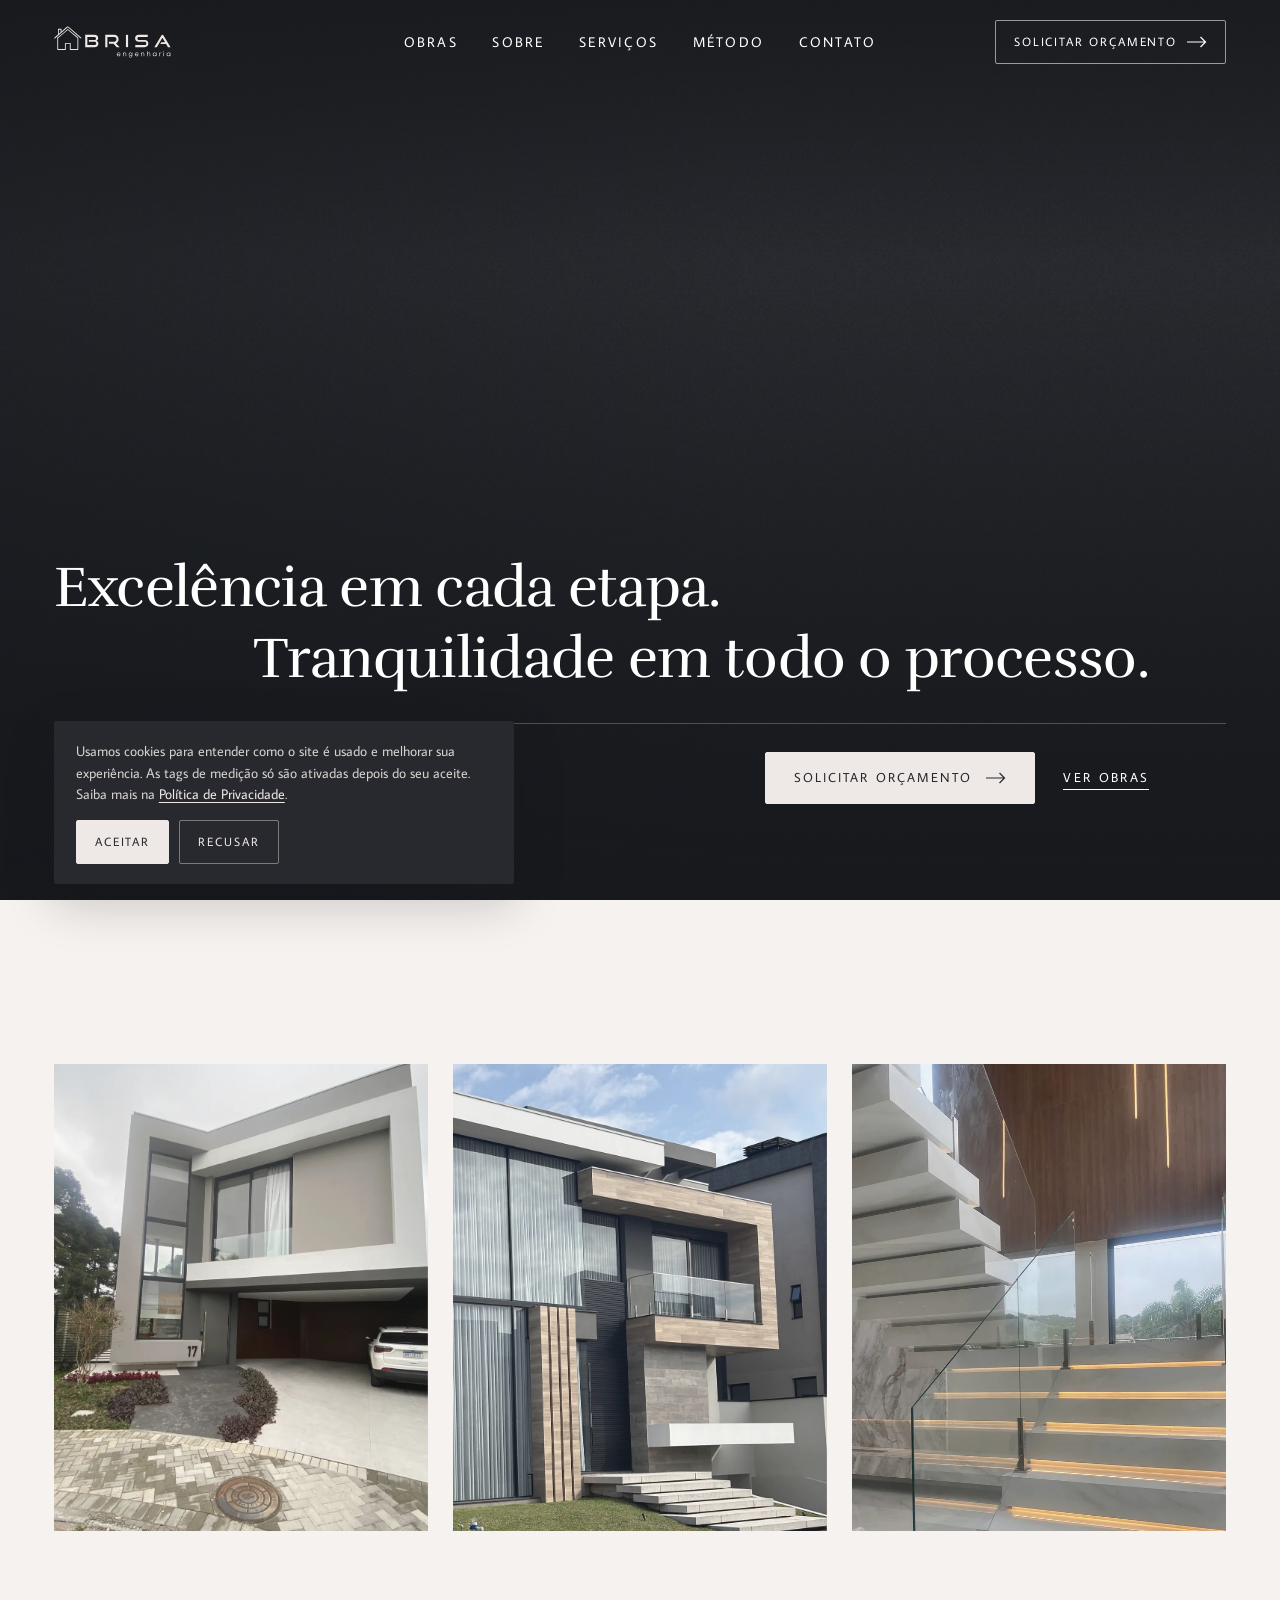
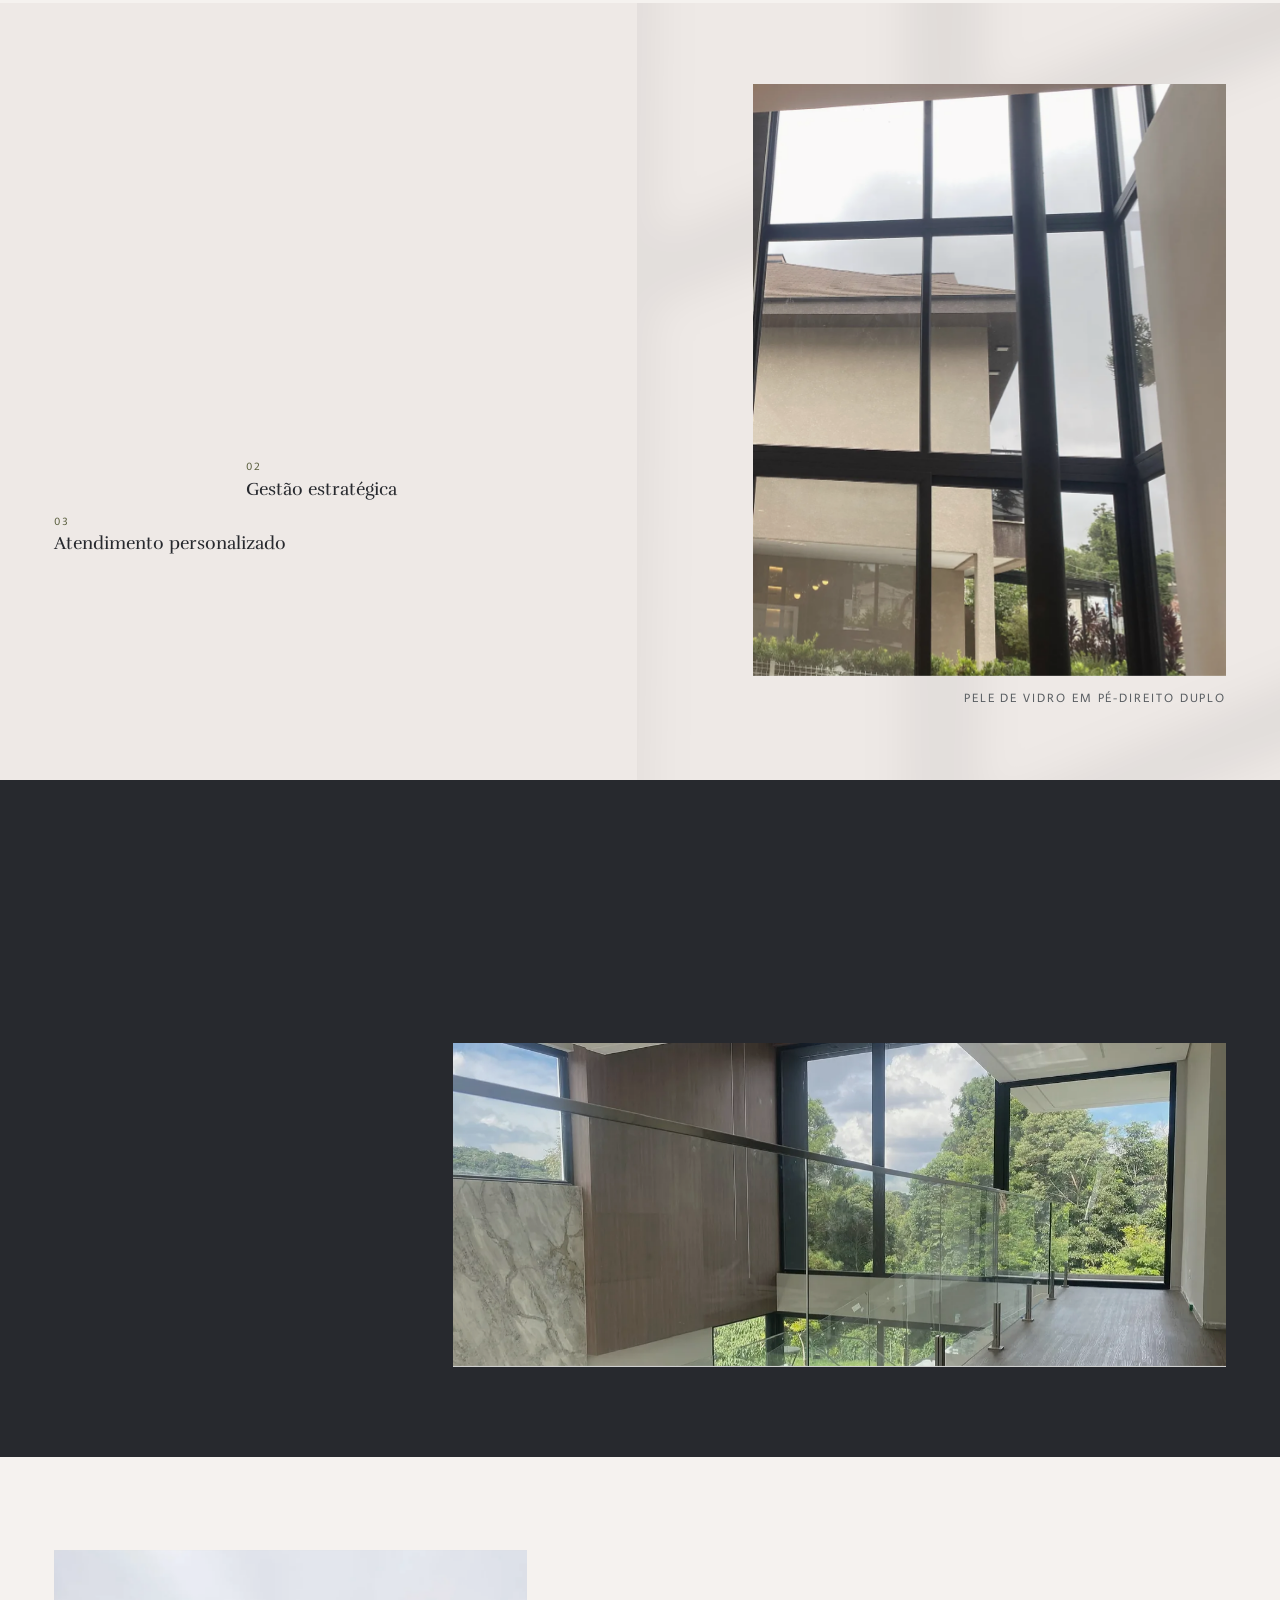
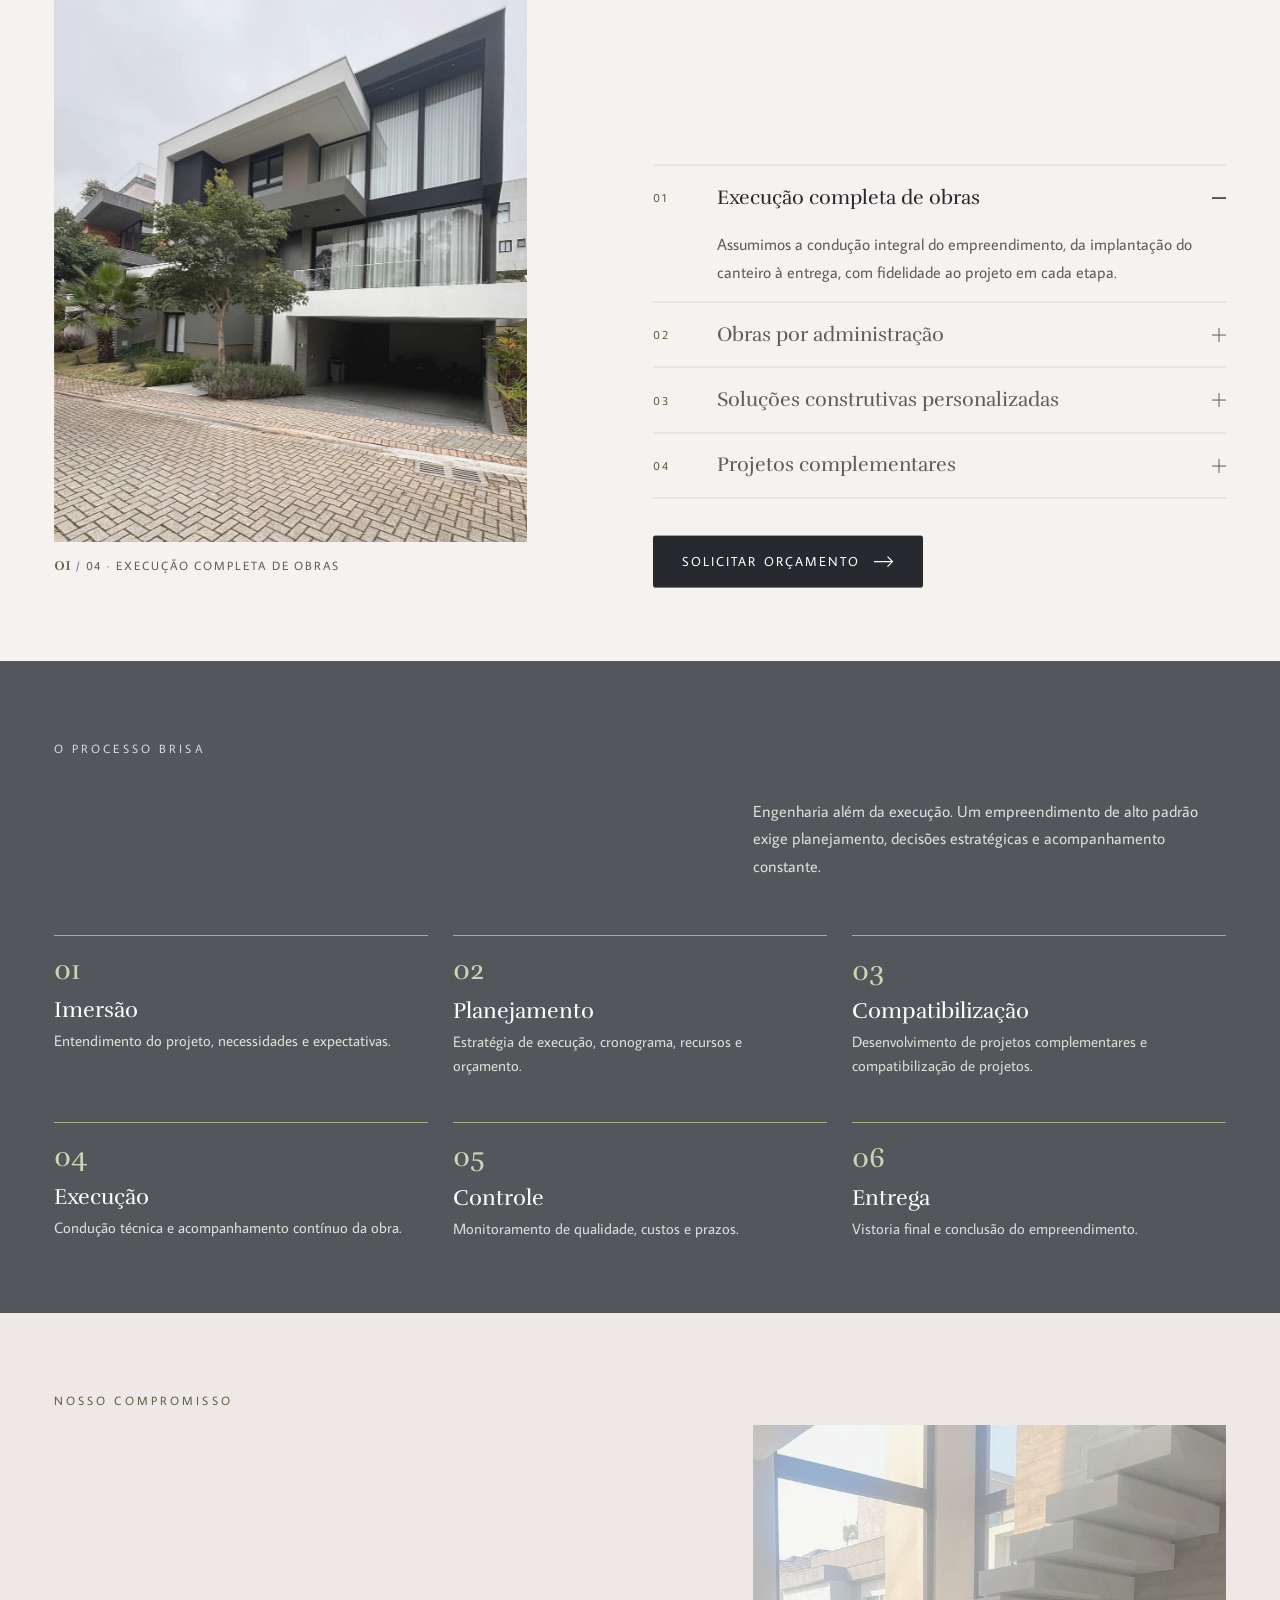
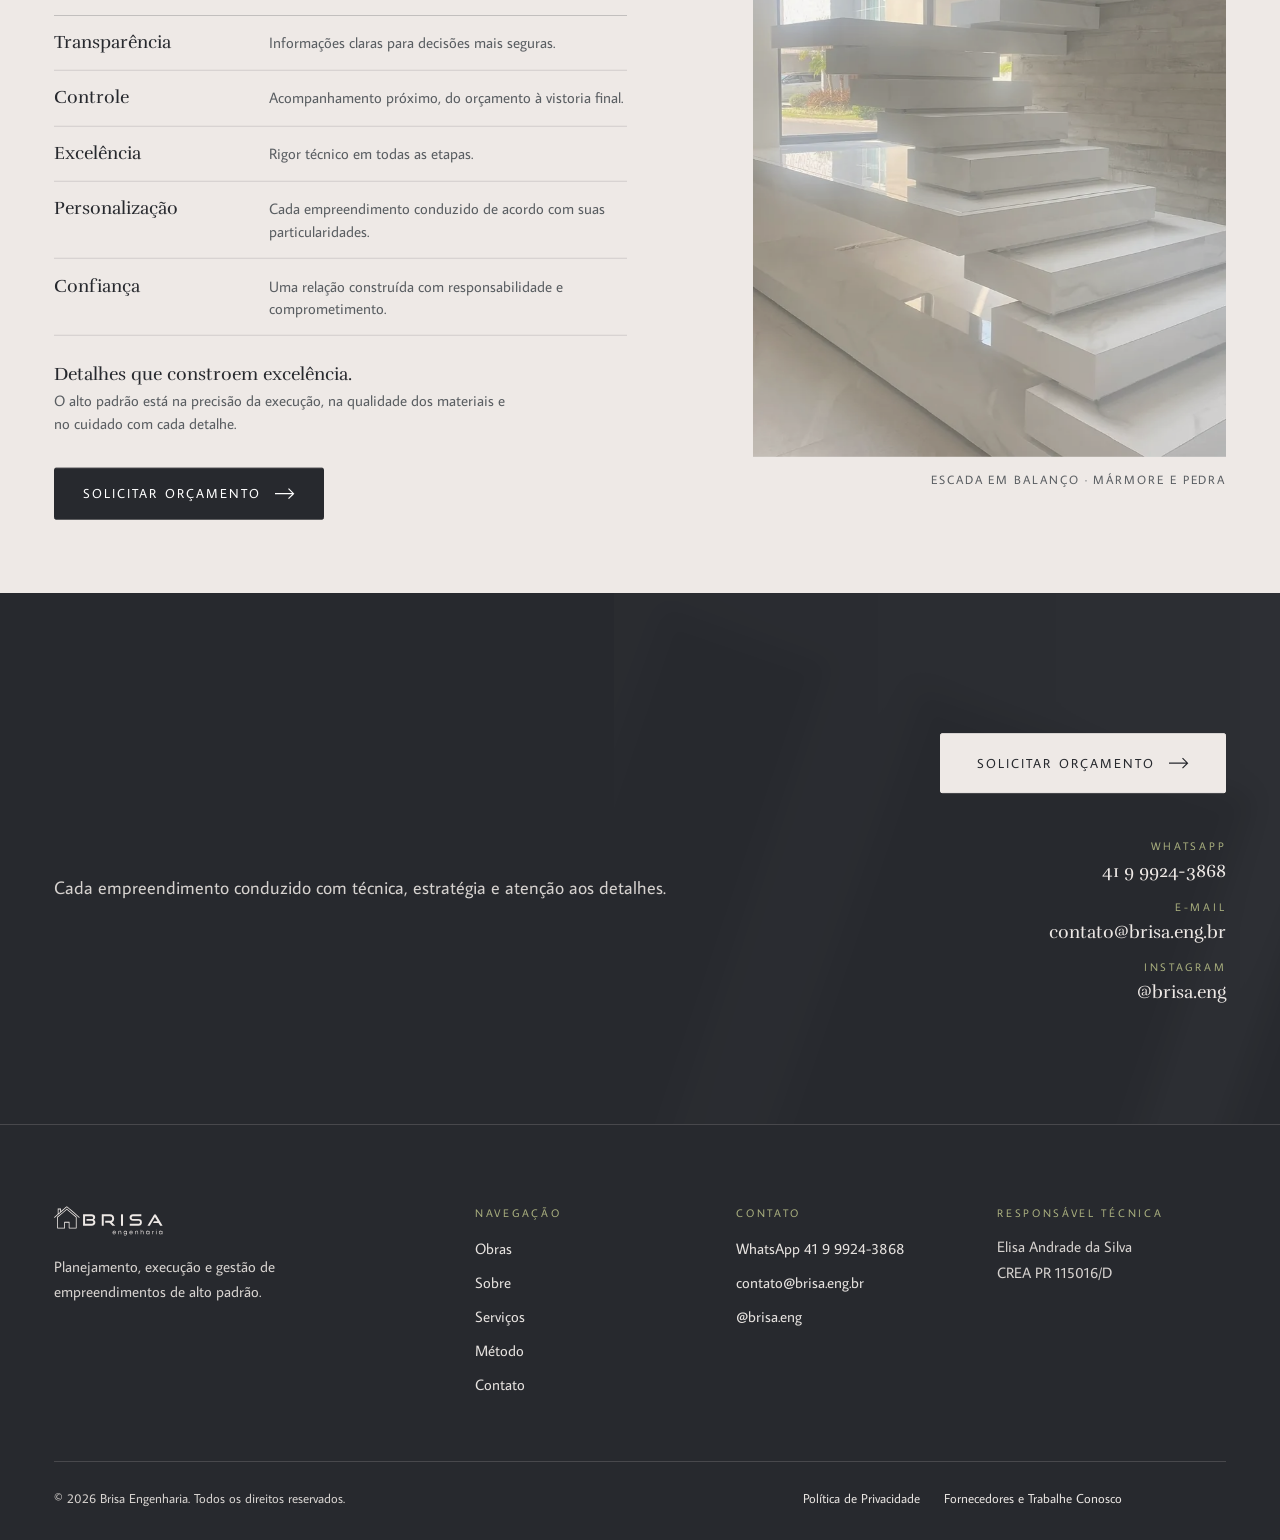
==== commit d15e25ac: "ajustes-design-do-site" ====
--- a/deploy-vercel/index.html
+++ b/deploy-vercel/index.html
@@ -48,7 +48,7 @@
 <meta property="og:title" content="Brisa Engenharia · Excelência em cada etapa">
 <meta property="og:description" content="Planejamento, execução e gestão de empreendimentos de alto padrão.">
 <meta property="og:url" content="https://www.brisa.eng.br/">
-<meta property="og:image" content="https://www.brisa.eng.br/assets/img/og.jpg">
+<meta property="og:image" content="https://www.brisa.eng.br/assets/img/og-v4.jpg">
 <meta property="og:image:width" content="1200">
 <meta property="og:image:height" content="630">
 <meta name="twitter:card" content="summary_large_image">
@@ -58,24 +58,28 @@
 
 <link rel="preconnect" href="https://fonts.googleapis.com">
 <link rel="preconnect" href="https://fonts.gstatic.com" crossorigin>
-<link rel="stylesheet" href="https://fonts.googleapis.com/css2?family=Rufina:wght@400;700&family=Average+Sans&display=swap">
-
-<link rel="preload" as="image" href="assets/img/hero.webp" media="(min-width: 641px)" fetchpriority="high">
-<link rel="preload" as="image" href="assets/img/hero-m.webp" media="(max-width: 640px)" fetchpriority="high">
-<link rel="stylesheet" href="css/styles.css">
-<link rel="stylesheet" href="css/motion.css">
+<link rel="stylesheet" href="https://fonts.googleapis.com/css2?family=Rufina&family=Average+Sans&display=swap">
+
+<!-- o primeiro plano do hero é o LCP: um preload por formato de tela, sem sobreposição -->
+<link rel="preload" as="image" href="assets/img/cine/cine-01-m.webp?v=4" media="(max-width:640px), (max-width:1024px) and (orientation:portrait)" fetchpriority="high">
+<link rel="preload" as="image" href="assets/img/cine/cine-01-d.webp?v=4" media="(min-width:1025px), (min-width:641px) and (orientation:landscape)" fetchpriority="high">
+
+<link rel="stylesheet" href="assets/vendor/lenis.css">
+<link rel="stylesheet" href="css/styles.css?v=3">
+<link rel="stylesheet" href="css/motion.css?v=3">
 <script>
-/* Gate do movimento: o estado inicial invisível só existe atrás deste atributo.
-   Com movimento reduzido ele nem é ligado, e a página nasce estática. */
+/* Gate do movimento: todo estado inicial invisível vive atrás de html[data-motion].
+   Com movimento reduzido ele nem liga e a página nasce pronta e estática.
+   data-intro = primeira visita da sessão (entrada mais lenta), nunca com hash. */
 (function () {
   var d = document.documentElement;
   if (window.matchMedia && matchMedia("(prefers-reduced-motion: reduce)").matches) return;
   d.setAttribute("data-motion", "on");
   var primeira = true;
-  try { primeira = !sessionStorage.getItem("brisa_intro"); } catch (e) {}
-  if (primeira) d.setAttribute("data-intro", "on");
-  /* segurança: se o motor não subir em 4s, a página aparece inteira */
-  setTimeout(function () { if (!window.__brisaMotion) { d.removeAttribute("data-motion"); d.removeAttribute("data-intro"); } }, 4000);
+  try { primeira = !sessionStorage.getItem("brisa_intro"); sessionStorage.setItem("brisa_intro", "1"); } catch (e) {}
+  if (primeira && !location.hash) d.setAttribute("data-intro", "on");
+  /* segurança: se o motor não subir em 3s, a página aparece inteira */
+  setTimeout(function () { if (!window.__brisaMotion) { d.removeAttribute("data-motion"); d.removeAttribute("data-intro"); } }, 3000);
 })();
 </script>
 
@@ -88,7 +92,7 @@
   "url":"https://www.brisa.eng.br/",
   "telephone":"+55-41-99924-3868",
   "email":"contato@brisa.eng.br",
-  "image":"https://www.brisa.eng.br/assets/img/og.jpg",
+  "image":"https://www.brisa.eng.br/assets/img/og-v4.jpg",
   "areaServed":{"@type":"State","name":"Paraná"},
   "address":{"@type":"PostalAddress","addressRegion":"PR","addressCountry":"BR"},
   "sameAs":["https://www.instagram.com/brisa.eng"],
@@ -104,11 +108,6 @@
 <!-- /BuildV: GTM (noscript) -->
 
 <a class="skip" href="#conteudo">Ir para o conteúdo</a>
-
-<!-- carregamento: só na primeira visita da sessão, e só com movimento ligado -->
-<div class="ld" aria-hidden="true">
-  <span class="ld__mark"><img src="assets/logo/simbolo-casa-escuro.svg" width="512" height="512" alt=""></span>
-</div>
 
 <!-- ====================================================== header -->
 <header class="hdr" data-solid="false">
@@ -141,15 +140,15 @@
 </header>
 
 <!-- menu mobile: tela cheia -->
-<div class="drawer" id="menu" data-open="false">
+<div class="drawer" id="menu" data-open="false" data-lenis-prevent>
   <div class="wrap drawer__in">
     <nav aria-label="Navegação">
       <ol class="drawer__nav">
-        <li><a href="#obras"><span class="drawer__n">01</span>Obras</a></li>
-        <li><a href="#sobre"><span class="drawer__n">02</span>Sobre</a></li>
-        <li><a href="#servicos"><span class="drawer__n">03</span>Serviços</a></li>
-        <li><a href="#metodo"><span class="drawer__n">04</span>Método</a></li>
-        <li><a href="#contato"><span class="drawer__n">05</span>Contato</a></li>
+        <li style="--i:0"><a href="#obras"><span class="drawer__n">01</span>Obras</a></li>
+        <li style="--i:1"><a href="#sobre"><span class="drawer__n">02</span>Sobre</a></li>
+        <li style="--i:2"><a href="#servicos"><span class="drawer__n">03</span>Serviços</a></li>
+        <li style="--i:3"><a href="#metodo"><span class="drawer__n">04</span>Método</a></li>
+        <li style="--i:4"><a href="#contato"><span class="drawer__n">05</span>Contato</a></li>
       </ol>
     </nav>
     <div class="drawer__foot">
@@ -167,25 +166,48 @@
 
 <main id="conteudo">
 
-<!-- ====================================================== 1. hero -->
-<section class="hero" id="topo" aria-labelledby="h-hero" data-bg="dark">
-  <div class="hero__media" data-hero-media>
-    <picture>
-      <source media="(max-width: 640px)" srcset="assets/img/hero-m.webp" width="900" height="1601">
-      <img src="assets/img/hero.webp" width="2200" height="1100" fetchpriority="high" decoding="async"
-           alt="Fachada de residência de alto padrão com volume revestido em madeira, pedra e pele de vidro">
-    </picture>
-  </div>
-  <span class="hero__veil" aria-hidden="true"></span>
-
-  <div class="wrap hero__in">
-    <h1 class="t-hero hero__h" id="h-hero">
-      <span class="ln"><span>Excelência em cada etapa.</span></span>
-      <span class="ln"><span>Tranquilidade em todo o processo.</span></span>
+<!-- ====================================================== 1. hero: cinema em tela cheia
+     Três planos reais em tela cheia, trocando por fusão lenta, com leve
+     aproximação (Ken Burns). WCAG 2.2.2: a troca automática tem botão de
+     pausar, para sozinha fora da janela e não existe com movimento reduzido.
+     O degradê é fixo em relação ao texto: só a foto se move por baixo. -->
+<section class="hero cine" id="topo" aria-labelledby="h-hero" data-bg="dark">
+  <div class="cine__media">
+    <div class="cine__s is-on" data-i="0" data-t="Living de pé-direito duplo">
+      <picture>
+        <source media="(max-width:640px), (max-width:1024px) and (orientation:portrait)" srcset="assets/img/cine/cine-01-m.webp?v=4">
+        <img src="assets/img/cine/cine-01-d.webp?v=4" width="1920" height="990" fetchpriority="high" decoding="async"
+             alt="Living de pé-direito duplo com pele de vidro, escada em balanço, lustre dourado e vista para a mata">
+      </picture>
+    </div>
+    <div class="cine__s" data-i="1" data-t="Escada em balanço" aria-hidden="true">
+      <picture>
+        <source media="(max-width:640px), (max-width:1024px) and (orientation:portrait)" data-srcset="assets/img/cine/cine-02-m.webp?v=4">
+        <img data-src="assets/img/cine/cine-02-d.webp?v=4" width="1280" height="850" decoding="async"
+             alt="Escada em balanço com degraus de mármore junto a uma parede revestida em madeira">
+      </picture>
+    </div>
+    <div class="cine__s" data-i="2" data-t="Cozinha com iluminação embutida" aria-hidden="true">
+      <picture>
+        <source media="(max-width:640px), (max-width:1024px) and (orientation:portrait)" data-srcset="assets/img/cine/cine-03-m.webp?v=4">
+        <img data-src="assets/img/cine/cine-03-d.webp?v=4" width="1920" height="1164" decoding="async"
+             alt="Cozinha com ilha central em pedra, coifa suspensa, marcenaria escura e iluminação embutida">
+      </picture>
+    </div>
+  </div>
+  <span class="cine__grain" aria-hidden="true"></span>
+  <span class="cine__veil" aria-hidden="true"></span>
+  <span class="cine__exit" aria-hidden="true"></span>
+  <span class="cine__cover" aria-hidden="true"></span>
+
+  <div class="wrap cine__in">
+    <h1 class="cine__h" id="h-hero">
+      <span class="ln ln--a"><span>Excelência em cada etapa.</span></span>
+      <span class="ln ln--b"><span>Tranquilidade em todo o processo.</span></span>
     </h1>
-    <div class="hero__aside" data-hero-aside>
-      <p class="hero__lede">Planejamento, execução e gestão de empreendimentos de alto padrão.</p>
-      <div class="hero__acts">
+    <div class="cine__row">
+      <p class="cine__lede">Planejamento, execução e gestão de empreendimentos de alto padrão.</p>
+      <div class="cine__acts">
         <a class="btn btn--light" data-wa-btn href="https://wa.me/5541999243868">
           <span>Solicitar orçamento</span>
           <svg class="btn__ar" viewBox="0 0 20 12" fill="none" aria-hidden="true"><path d="M0 6h18.5M13.5 1l5 5-5 5" stroke="currentColor" stroke-width="1.2"/></svg>
@@ -193,27 +215,42 @@
         <a class="lnk lnk--light" href="#obras">Ver obras</a>
       </div>
     </div>
-  </div>
+    <div class="cine__meta">
+      <p class="cine__cap"><span class="cine__n" aria-hidden="true"><span data-cine-n>01</span><span class="cine__tot">&nbsp;/&nbsp;03</span></span><span data-cine-t>Living de pé-direito duplo</span></p>
+      <span class="cine__prog" aria-hidden="true"><i><b></b></i><i><b></b></i><i><b></b></i></span>
+      <button class="cine__pause" type="button" hidden aria-pressed="false" aria-label="Pausar a troca de fotos">
+        <svg class="cine__ic cine__ic--p" viewBox="0 0 16 16" aria-hidden="true"><path d="M5 3.5v9M11 3.5v9" stroke="currentColor" stroke-width="1.4" fill="none"/></svg>
+        <svg class="cine__ic cine__ic--r" viewBox="0 0 16 16" aria-hidden="true"><path d="M5.5 3.5 12 8l-6.5 4.5z" fill="currentColor"/></svg>
+      </button>
+    </div>
+  </div>
+  <script>(function(){var h=document.currentScript.parentElement,i=h.querySelector('.cine__s img'),d=0;
+    function ok(){if(d)return;d=1;h.classList.add('is-ready')}
+    if(i.complete&&i.naturalWidth){(i.decode?i.decode():Promise.resolve()).then(ok,ok)}
+    else{i.addEventListener('load',function(){(i.decode?i.decode():Promise.resolve()).then(ok,ok)},{once:true});i.addEventListener('error',ok,{once:true})}
+    setTimeout(ok,1200)})();</script>
+  <span class="hero__end" aria-hidden="true"></span>
 </section>
 
 <!-- ====================================================== 2. obras (sem eyebrow, sem texto de apoio) -->
-<section class="obras" id="obras" aria-labelledby="h-obras" data-bg="light">
+<section class="obras" id="obras" aria-labelledby="h-obras" data-bg="light" style="--sec-bg:var(--bone-2)">
   <div class="wrap">
-    <h2 class="t-h2 obras__h" id="h-obras" data-split>Obras</h2>
-
-    <ul class="obras__grid" data-cursor="Ver obra">
-      <li class="obra" data-reveal="mask">
+    <h2 class="t-h2 obras__h" id="h-obras" data-m="linha">Obras</h2>
+
+    <ul class="obras__grid" data-m-group>
+      <li class="obra">
         <button class="obra__btn" type="button"
           data-title="Obra HV17"
           data-sub="Projeto arquitetônico: Paola Cury"
-          data-gallery="assets/img/obras/hv17/01.webp|assets/img/obras/hv17/02.webp|assets/img/obras/hv17/03.webp|assets/img/obras/hv17/04.webp|assets/img/obras/hv17/05.webp|assets/img/obras/hv17/06.webp"
+          data-gallery="assets/img/obras/hv17/01.webp?v=3|assets/img/obras/hv17/02.webp?v=3|assets/img/obras/hv17/03.webp?v=3|assets/img/obras/hv17/04.webp?v=3|assets/img/obras/hv17/05.webp?v=3|assets/img/obras/hv17/06.webp?v=3"
           aria-label="Obra HV17, projeto arquitetônico de Paola Cury. Abrir galeria com 6 fotos">
-          <span class="obra__fig">
-            <picture>
-              <source media="(max-width: 900px)" srcset="assets/img/obras/hv17/capa-larga.webp" width="1400" height="875">
-              <img src="assets/img/obras/hv17/capa.webp" width="1000" height="1250" loading="lazy" decoding="async"
+          <span class="obra__fig fx" data-m="expo">
+            <picture class="fx__p">
+              <source media="(max-width: 900px)" srcset="assets/img/obras/hv17/capa-larga.webp?v=3" width="1400" height="875">
+              <img src="assets/img/obras/hv17/capa.webp?v=3" width="1000" height="1250" loading="lazy" decoding="async"
                    alt="Fachada da Obra HV17, residência concluída, com jardim e pátio de acesso">
             </picture>
+            <span class="fx__v" aria-hidden="true"></span>
           </span>
           <span class="obra__cap" aria-hidden="true">
             <span class="obra__n">01</span>
@@ -223,18 +260,19 @@
         </button>
       </li>
 
-      <li class="obra" data-reveal="mask">
+      <li class="obra">
         <button class="obra__btn" type="button"
           data-title="Residência em madeira e vidro"
           data-sub="Fachada e volumetria"
-          data-gallery="assets/img/obras/madeira-e-vidro/01.webp|assets/img/obras/madeira-e-vidro/02.webp|assets/img/obras/madeira-e-vidro/03.webp|assets/img/obras/madeira-e-vidro/04.webp|assets/img/obras/madeira-e-vidro/05.webp|assets/img/obras/madeira-e-vidro/06.webp"
+          data-gallery="assets/img/obras/madeira-e-vidro/01.webp?v=3|assets/img/obras/madeira-e-vidro/02.webp?v=3|assets/img/obras/madeira-e-vidro/03.webp?v=3|assets/img/obras/madeira-e-vidro/04.webp?v=3|assets/img/obras/madeira-e-vidro/05.webp?v=3|assets/img/obras/madeira-e-vidro/06.webp?v=3"
           aria-label="Residência em madeira e vidro. Abrir galeria com 6 fotos">
-          <span class="obra__fig">
-            <picture>
-              <source media="(max-width: 900px)" srcset="assets/img/obras/madeira-e-vidro/capa-larga.webp" width="1400" height="875">
-              <img src="assets/img/obras/madeira-e-vidro/capa.webp" width="1000" height="1250" loading="lazy" decoding="async"
+          <span class="obra__fig fx" data-m="expo">
+            <picture class="fx__p">
+              <source media="(max-width: 900px)" srcset="assets/img/obras/madeira-e-vidro/capa-larga.webp?v=3" width="1400" height="875">
+              <img src="assets/img/obras/madeira-e-vidro/capa.webp?v=3" width="1000" height="1250" loading="lazy" decoding="async"
                    alt="Fachada com revestimento em madeira, pele de vidro e volume em pedra">
             </picture>
+            <span class="fx__v" aria-hidden="true"></span>
           </span>
           <span class="obra__cap" aria-hidden="true">
             <span class="obra__n">02</span>
@@ -244,18 +282,19 @@
         </button>
       </li>
 
-      <li class="obra" data-reveal="mask">
+      <li class="obra">
         <button class="obra__btn" type="button"
           data-title="Living de pé-direito duplo"
           data-sub="Ambientes integrados"
-          data-gallery="assets/img/obras/living-pe-direito-duplo/01.webp|assets/img/obras/living-pe-direito-duplo/02.webp|assets/img/obras/living-pe-direito-duplo/03.webp|assets/img/obras/living-pe-direito-duplo/04.webp|assets/img/obras/living-pe-direito-duplo/05.webp|assets/img/obras/living-pe-direito-duplo/06.webp"
+          data-gallery="assets/img/obras/living-pe-direito-duplo/01.webp?v=3|assets/img/obras/living-pe-direito-duplo/02.webp?v=3|assets/img/obras/living-pe-direito-duplo/03.webp?v=3|assets/img/obras/living-pe-direito-duplo/04.webp?v=3|assets/img/obras/living-pe-direito-duplo/05.webp?v=3|assets/img/obras/living-pe-direito-duplo/06.webp?v=3"
           aria-label="Living de pé-direito duplo. Abrir galeria com 6 fotos">
-          <span class="obra__fig">
-            <picture>
-              <source media="(max-width: 900px)" srcset="assets/img/obras/living-pe-direito-duplo/capa-larga.webp" width="1280" height="800">
-              <img src="assets/img/obras/living-pe-direito-duplo/capa.webp" width="768" height="960" loading="lazy" decoding="async"
-                   alt="Living de pé-direito duplo com escada em balanço, guarda-corpo de vidro e vista para a mata">
+          <span class="obra__fig fx" data-m="expo">
+            <picture class="fx__p">
+              <source media="(max-width: 900px)" srcset="assets/img/obras/living-pe-direito-duplo/capa-larga.webp?v=3" width="908" height="567">
+              <img src="assets/img/obras/living-pe-direito-duplo/capa.webp?v=3" width="728" height="910" loading="lazy" decoding="async"
+                   alt="Escada em balanço com degraus iluminados, guarda-corpo de vidro e parede de mármore">
             </picture>
+            <span class="fx__v" aria-hidden="true"></span>
           </span>
           <span class="obra__cap" aria-hidden="true">
             <span class="obra__n">03</span>
@@ -269,206 +308,239 @@
 </section>
 
 <!-- ====================================================== 3. sobre -->
-<section class="sobre" id="sobre" aria-labelledby="h-sobre" data-bg="light">
-  <img class="luz luz--sobre" src="assets/luz/luz-008.svg" alt="" aria-hidden="true" data-parallax="0.08" loading="lazy">
+<section class="sobre" id="sobre" aria-labelledby="h-sobre" data-bg="light" style="--sec-bg:var(--bone)">
+  <img class="luz luz--sobre" src="assets/luz/luz-008.svg" alt="" aria-hidden="true" loading="lazy">
   <div class="wrap sobre__grid">
     <div class="sobre__txt">
-      <p class="label" data-reveal="soft">Sobre a Brisa</p>
-      <h2 class="t-h2 sobre__h" id="h-sobre" data-split>Construímos confiança antes de construir espaços.</h2>
-      <p class="sobre__p" data-reveal>Representamos os interesses de nossos clientes e conduzimos cada
+      <p class="label" data-m="bloco">Sobre a Brisa</p>
+      <h2 class="t-h2 sobre__h" id="h-sobre" data-m="linha">Construímos confiança antes de construir espaços.</h2>
+      <p class="sobre__p" data-m="bloco">Representamos os interesses de nossos clientes e conduzimos cada
         empreendimento de forma exclusiva e personalizada, da estratégia inicial à entrega final.</p>
 
-      <ul class="trio" aria-label="O que nos define" data-reveal>
-        <li><span class="trio__n">01</span>Excelência técnica</li>
-        <li><span class="trio__n">02</span>Gestão estratégica</li>
-        <li><span class="trio__n">03</span>Atendimento personalizado</li>
-      </ul>
-
-      <p class="assina" data-reveal>
+      <div class="trio-w" data-m-group>
+        <span class="filete" data-m="filete" aria-hidden="true"></span>
+        <ul class="trio" aria-label="O que nos define">
+          <li data-m="bloco"><span class="trio__n">01</span>Excelência técnica</li>
+          <li data-m="bloco"><span class="trio__n">02</span>Gestão estratégica</li>
+          <li data-m="bloco"><span class="trio__n">03</span>Atendimento personalizado</li>
+        </ul>
+      </div>
+
+      <p class="assina" data-m="bloco">
         <span class="assina__nome">Elisa Andrade da Silva</span>
         <span class="assina__cargo">Responsável técnica · CREA PR 115016/D</span>
       </p>
     </div>
 
-    <figure class="sobre__fig" data-reveal="mask">
-      <img src="assets/img/sobre.webp" width="1100" height="1375" loading="lazy" decoding="async"
-           alt="Pele de vidro em pé-direito duplo com caixilhos pretos, vista de dentro da residência">
+    <figure class="placa sobre__fig">
+      <span class="fx" data-m="expo">
+        <picture class="fx__p">
+          <img src="assets/img/sobre.webp?v=3" width="1100" height="1375" loading="lazy" decoding="async"
+               alt="Pele de vidro em pé-direito duplo com caixilhos pretos, vista de dentro da residência">
+        </picture>
+        <span class="fx__v" aria-hidden="true"></span>
+      </span>
+      <figcaption class="leg" data-m="bloco">Pele de vidro em pé-direito duplo</figcaption>
     </figure>
   </div>
 </section>
 
-<!-- ====================================================== 4. faixa -->
-<section class="faixa" aria-labelledby="h-faixa" data-bg="dark">
-  <div class="faixa__media">
-    <img src="assets/img/faixa.webp" width="2200" height="943" loading="lazy" decoding="async" data-parallax="0.1"
-         alt="Vazio de pé-direito duplo com guarda-corpo de vidro, lustre de anéis e escada em mármore">
-  </div>
-  <span class="faixa__veil" aria-hidden="true"></span>
-  <div class="wrap faixa__in">
-    <h2 class="t-quote faixa__q" id="h-faixa" data-split>Mais do que executar uma obra, cuidamos do investimento por trás dela.</h2>
+<!-- ====================================================== 4. faixa (entreato) -->
+<section class="faixa" aria-labelledby="h-faixa" data-bg="dark" style="--sec-bg:var(--ink)">
+  <div class="wrap">
+    <h2 class="t-quote faixa__q" id="h-faixa" data-m="linha">Mais do que executar uma obra, cuidamos do investimento por trás dela.</h2>
+    <figure class="placa faixa__row">
+      <figcaption class="faixa__leg" data-m="bloco">
+        <span class="faixa__legt">Mezanino</span>
+        Parede de mármore e vista para a mata
+      </figcaption>
+      <span class="fx faixa__fx" data-m="expo">
+        <picture class="fx__p">
+          <source media="(max-width:640px)" srcset="assets/img/faixa-m-v4.webp" width="1280" height="853">
+          <img src="assets/img/faixa-v4.webp" width="1280" height="536" loading="lazy" decoding="async"
+               alt="Mezanino com guarda-corpo de vidro, parede de mármore e vista para a mata">
+        </picture>
+        <span class="fx__v" aria-hidden="true"></span>
+      </span>
+    </figure>
   </div>
 </section>
 
 <!-- ====================================================== 5. serviços -->
-<section class="serv" id="servicos" aria-labelledby="h-servicos" data-bg="light">
-  <div class="serv__media" data-reveal="mask" aria-hidden="true">
-    <img class="is-on" data-svc-img="0" src="assets/img/servicos/execucao.webp" width="1100" height="1375" loading="lazy" decoding="async" alt="">
-    <img data-svc-img="1" src="assets/img/servicos/administracao.webp" width="1100" height="1375" loading="lazy" decoding="async" alt="">
-    <img data-svc-img="2" src="assets/img/servicos/solucoes.webp" width="908" height="1135" loading="lazy" decoding="async" alt="">
-    <img data-svc-img="3" src="assets/img/servicos/complementares.webp" width="768" height="960" loading="lazy" decoding="async" alt="">
-  </div>
-
-  <div class="serv__body">
-    <p class="label" data-reveal="soft">Serviços</p>
-    <h2 class="t-h2 serv__h" id="h-servicos" data-split>Soluções completas para empreendimentos de alto padrão.</h2>
-
-    <ul class="svc" data-svc data-reveal>
-      <li class="svc__it is-open">
-        <h3 class="svc__h">
-          <button class="svc__btn" type="button" aria-expanded="true" aria-controls="svc-0" id="svc-b0">
-            <span class="svc__n">01</span>
-            <span class="svc__t">Execução completa de obras</span>
-            <span class="svc__ic" aria-hidden="true"><i></i><i></i></span>
-          </button>
-        </h3>
-        <div class="svc__pn" id="svc-0" role="region" aria-labelledby="svc-b0">
-          <div class="svc__pi">
-            <p>Assumimos a condução integral do empreendimento, da implantação do canteiro à entrega,
-              com fidelidade ao projeto em cada etapa.</p>
+<section class="serv" id="servicos" aria-labelledby="h-servicos" data-bg="light" style="--sec-bg:var(--bone-2)">
+  <div class="wrap serv__grid">
+    <figure class="placa serv__fig">
+      <span class="fx serv__media" data-m="expo" aria-hidden="true">
+        <span class="fx__p">
+          <img class="is-on" data-svc-img="0" src="assets/img/servicos/execucao.webp?v=3" width="1100" height="1375" loading="lazy" decoding="async" alt="">
+          <img data-svc-img="1" src="assets/img/servicos/administracao.webp?v=3" width="768" height="960" loading="lazy" decoding="async" alt="">
+          <img data-svc-img="2" src="assets/img/servicos/solucoes.webp?v=3" width="726" height="908" loading="lazy" decoding="async" alt="">
+          <img data-svc-img="3" src="assets/img/servicos/complementares.webp?v=3" width="726" height="908" loading="lazy" decoding="async" alt="">
+        </span>
+        <span class="fx__v"></span>
+      </span>
+      <figcaption class="leg" data-m="bloco" aria-hidden="true"><span class="leg__n" data-svc-n>01</span> / 04 · <span data-svc-leg>Execução completa de obras</span></figcaption>
+    </figure>
+
+    <div class="serv__body">
+      <p class="label" data-m="bloco">Serviços</p>
+      <h2 class="t-h2 serv__h" id="h-servicos" data-m="linha">Soluções completas para empreendimentos de alto padrão.</h2>
+
+      <ul class="svc" data-svc data-m="bloco">
+        <li class="svc__it is-open">
+          <h3 class="svc__h">
+            <button class="svc__btn" type="button" aria-expanded="true" aria-controls="svc-0" id="svc-b0">
+              <span class="svc__n">01</span>
+              <span class="svc__t">Execução completa de obras</span>
+              <span class="svc__ic" aria-hidden="true"><i></i><i></i></span>
+            </button>
+          </h3>
+          <div class="svc__pn" id="svc-0" role="region" aria-labelledby="svc-b0">
+            <div class="svc__pi">
+              <p>Assumimos a condução integral do empreendimento, da implantação do canteiro à entrega,
+                com fidelidade ao projeto em cada etapa.</p>
+            </div>
           </div>
-        </div>
-      </li>
-
-      <li class="svc__it">
-        <h3 class="svc__h">
-          <button class="svc__btn" type="button" aria-expanded="false" aria-controls="svc-1" id="svc-b1">
-            <span class="svc__n">02</span>
-            <span class="svc__t">Obras por administração</span>
-            <span class="svc__ic" aria-hidden="true"><i></i><i></i></span>
-          </button>
-        </h3>
-        <div class="svc__pn" id="svc-1" role="region" aria-labelledby="svc-b1">
-          <div class="svc__pi">
-            <p>Gestão centralizada, transparente e eficiente de todas as frentes da obra.</p>
-            <ul class="svc__list">
-              <li>Contratação e gestão de mão de obra</li>
-              <li>Aquisição de materiais</li>
-              <li>Gestão de fornecedores</li>
-              <li>Acompanhamento físico-financeiro</li>
-              <li>Fiscalização dos serviços executados</li>
-            </ul>
+        </li>
+
+        <li class="svc__it">
+          <h3 class="svc__h">
+            <button class="svc__btn" type="button" aria-expanded="false" aria-controls="svc-1" id="svc-b1">
+              <span class="svc__n">02</span>
+              <span class="svc__t">Obras por administração</span>
+              <span class="svc__ic" aria-hidden="true"><i></i><i></i></span>
+            </button>
+          </h3>
+          <div class="svc__pn" id="svc-1" role="region" aria-labelledby="svc-b1">
+            <div class="svc__pi">
+              <p>Gestão centralizada, transparente e eficiente de todas as frentes da obra.</p>
+              <ul class="svc__list">
+                <li>Contratação e gestão de mão de obra</li>
+                <li>Aquisição de materiais</li>
+                <li>Gestão de fornecedores</li>
+                <li>Acompanhamento físico-financeiro</li>
+                <li>Fiscalização dos serviços executados</li>
+              </ul>
+            </div>
           </div>
-        </div>
-      </li>
-
-      <li class="svc__it">
-        <h3 class="svc__h">
-          <button class="svc__btn" type="button" aria-expanded="false" aria-controls="svc-2" id="svc-b2">
-            <span class="svc__n">03</span>
-            <span class="svc__t">Soluções construtivas personalizadas</span>
-            <span class="svc__ic" aria-hidden="true"><i></i><i></i></span>
-          </button>
-        </h3>
-        <div class="svc__pn" id="svc-2" role="region" aria-labelledby="svc-b2">
-          <div class="svc__pi">
-            <p>Técnicas, materiais e sistemas construtivos definidos para cada empreendimento, em
-              equilíbrio entre desempenho, estética, eficiência e durabilidade.</p>
+        </li>
+
+        <li class="svc__it">
+          <h3 class="svc__h">
+            <button class="svc__btn" type="button" aria-expanded="false" aria-controls="svc-2" id="svc-b2">
+              <span class="svc__n">03</span>
+              <span class="svc__t">Soluções construtivas personalizadas</span>
+              <span class="svc__ic" aria-hidden="true"><i></i><i></i></span>
+            </button>
+          </h3>
+          <div class="svc__pn" id="svc-2" role="region" aria-labelledby="svc-b2">
+            <div class="svc__pi">
+              <p>Técnicas, materiais e sistemas construtivos definidos para cada empreendimento, em
+                equilíbrio entre desempenho, estética, eficiência e durabilidade.</p>
+            </div>
           </div>
-        </div>
-      </li>
-
-      <li class="svc__it">
-        <h3 class="svc__h">
-          <button class="svc__btn" type="button" aria-expanded="false" aria-controls="svc-3" id="svc-b3">
-            <span class="svc__n">04</span>
-            <span class="svc__t">Projetos complementares</span>
-            <span class="svc__ic" aria-hidden="true"><i></i><i></i></span>
-          </button>
-        </h3>
-        <div class="svc__pn" id="svc-3" role="region" aria-labelledby="svc-b3">
-          <div class="svc__pi">
-            <p>Desenvolvemos e compatibilizamos os projetos complementares à arquitetura desde as
-              etapas iniciais, para antecipar interferências e dar mais segurança à obra.</p>
+        </li>
+
+        <li class="svc__it">
+          <h3 class="svc__h">
+            <button class="svc__btn" type="button" aria-expanded="false" aria-controls="svc-3" id="svc-b3">
+              <span class="svc__n">04</span>
+              <span class="svc__t">Projetos complementares</span>
+              <span class="svc__ic" aria-hidden="true"><i></i><i></i></span>
+            </button>
+          </h3>
+          <div class="svc__pn" id="svc-3" role="region" aria-labelledby="svc-b3">
+            <div class="svc__pi">
+              <p>Desenvolvemos e compatibilizamos os projetos complementares à arquitetura desde as
+                etapas iniciais, para antecipar interferências e dar mais segurança à obra.</p>
+            </div>
           </div>
-        </div>
-      </li>
-    </ul>
-
-    <div class="serv__cta" data-reveal>
-      <a class="btn" data-wa-btn="os serviços da Brisa" href="https://wa.me/5541999243868">
-        <span>Solicitar orçamento</span>
-        <svg class="btn__ar" viewBox="0 0 20 12" fill="none" aria-hidden="true"><path d="M0 6h18.5M13.5 1l5 5-5 5" stroke="currentColor" stroke-width="1.2"/></svg>
-      </a>
+        </li>
+      </ul>
+
+      <div class="serv__cta" data-m="bloco">
+        <a class="btn" data-wa-btn="os serviços da Brisa" href="https://wa.me/5541999243868">
+          <span>Solicitar orçamento</span>
+          <svg class="btn__ar" viewBox="0 0 20 12" fill="none" aria-hidden="true"><path d="M0 6h18.5M13.5 1l5 5-5 5" stroke="currentColor" stroke-width="1.2"/></svg>
+        </a>
+      </div>
     </div>
   </div>
 </section>
 
-<!-- ====================================================== 6. método (cena travada no desktop) -->
-<section class="metodo" id="metodo" aria-labelledby="h-metodo" data-bg="dark" data-htl>
-  <div class="metodo__stick">
-    <img class="luz luz--metodo" src="assets/luz/luz-014.svg" alt="" aria-hidden="true" loading="lazy">
-    <div class="wrap metodo__in">
-      <div class="metodo__head">
-        <p class="label label--light" data-reveal="soft">O processo Brisa</p>
-        <h2 class="t-h2 metodo__h" id="h-metodo" data-split>Da primeira decisão à entrega das chaves.</h2>
-        <p class="metodo__p" data-reveal>Engenharia além da execução. Um empreendimento de alto padrão
-          exige planejamento, decisões estratégicas e acompanhamento constante.</p>
-      </div>
-
-      <div class="trilho" aria-hidden="true"><span class="trilho__fill" data-htl-fill></span></div>
-
-      <ol class="etapas">
-        <li class="etapa" data-htl-item>
-          <span class="etapa__n">01</span>
-          <h3 class="etapa__t">Imersão</h3>
-          <p>Entendimento do projeto, necessidades e expectativas.</p>
-        </li>
-        <li class="etapa" data-htl-item>
-          <span class="etapa__n">02</span>
-          <h3 class="etapa__t">Planejamento</h3>
-          <p>Estratégia de execução, cronograma, recursos e orçamento.</p>
-        </li>
-        <li class="etapa" data-htl-item>
-          <span class="etapa__n">03</span>
-          <h3 class="etapa__t">Compatibilização</h3>
-          <p>Desenvolvimento de projetos complementares e compatibilização de projetos.</p>
-        </li>
-        <li class="etapa" data-htl-item>
-          <span class="etapa__n">04</span>
-          <h3 class="etapa__t">Execução</h3>
-          <p>Condução técnica e acompanhamento contínuo da obra.</p>
-        </li>
-        <li class="etapa" data-htl-item>
-          <span class="etapa__n">05</span>
-          <h3 class="etapa__t">Controle</h3>
-          <p>Monitoramento de qualidade, custos e prazos.</p>
-        </li>
-        <li class="etapa" data-htl-item>
-          <span class="etapa__n">06</span>
-          <h3 class="etapa__t">Entrega</h3>
-          <p>Vistoria final e conclusão do empreendimento.</p>
-        </li>
-      </ol>
-    </div>
+<!-- ====================================================== 6. método -->
+<section class="metodo" id="metodo" aria-labelledby="h-metodo" data-bg="slate" style="--sec-bg:var(--slate)">
+  <div class="wrap">
+    <div class="metodo__head">
+      <p class="label label--slate" data-m="bloco">O processo Brisa</p>
+      <h2 class="t-h2 metodo__h" id="h-metodo" data-m="linha">Da primeira decisão à entrega das chaves.</h2>
+      <p class="metodo__p" data-m="bloco">Engenharia além da execução. Um empreendimento de alto padrão
+        exige planejamento, decisões estratégicas e acompanhamento constante.</p>
+    </div>
+
+    <ol class="etapas">
+      <li class="etapa" data-m-group>
+        <span class="filete filete--slate" data-m="filete" aria-hidden="true"></span>
+        <span class="etapa__n" data-m="bloco">01</span>
+        <h3 class="etapa__t" data-m="bloco">Imersão</h3>
+        <p data-m="bloco">Entendimento do projeto, necessidades e expectativas.</p>
+      </li>
+      <li class="etapa" data-m-group>
+        <span class="filete filete--slate" data-m="filete" aria-hidden="true"></span>
+        <span class="etapa__n" data-m="bloco">02</span>
+        <h3 class="etapa__t" data-m="bloco">Planejamento</h3>
+        <p data-m="bloco">Estratégia de execução, cronograma, recursos e orçamento.</p>
+      </li>
+      <li class="etapa" data-m-group>
+        <span class="filete filete--slate" data-m="filete" aria-hidden="true"></span>
+        <span class="etapa__n" data-m="bloco">03</span>
+        <h3 class="etapa__t" data-m="bloco">Compatibilização</h3>
+        <p data-m="bloco">Desenvolvimento de projetos complementares e compatibilização de projetos.</p>
+      </li>
+      <li class="etapa" data-m-group>
+        <span class="filete filete--slate" data-m="filete" aria-hidden="true"></span>
+        <span class="etapa__n" data-m="bloco">04</span>
+        <h3 class="etapa__t" data-m="bloco">Execução</h3>
+        <p data-m="bloco">Condução técnica e acompanhamento contínuo da obra.</p>
+      </li>
+      <li class="etapa" data-m-group>
+        <span class="filete filete--slate" data-m="filete" aria-hidden="true"></span>
+        <span class="etapa__n" data-m="bloco">05</span>
+        <h3 class="etapa__t" data-m="bloco">Controle</h3>
+        <p data-m="bloco">Monitoramento de qualidade, custos e prazos.</p>
+      </li>
+      <li class="etapa" data-m-group>
+        <span class="filete filete--slate" data-m="filete" aria-hidden="true"></span>
+        <span class="etapa__n" data-m="bloco">06</span>
+        <h3 class="etapa__t" data-m="bloco">Entrega</h3>
+        <p data-m="bloco">Vistoria final e conclusão do empreendimento.</p>
+      </li>
+    </ol>
   </div>
 </section>
 
 <!-- ====================================================== 7. compromisso -->
-<section class="comp" aria-labelledby="h-comp" data-bg="light">
+<section class="comp" aria-labelledby="h-comp" data-bg="light" style="--sec-bg:var(--bone)">
   <div class="wrap comp__grid">
     <div class="comp__txt">
-      <p class="label" data-reveal="soft">Nosso compromisso</p>
-      <h2 class="t-h2 comp__h" id="h-comp" data-split>Cada projeto é&nbsp;único. A&nbsp;engenharia também deve ser.</h2>
-
-      <ul class="pilares" data-reveal>
-        <li><h3>Transparência</h3><p>Informações claras para decisões mais seguras.</p></li>
-        <li><h3>Controle</h3><p>Acompanhamento próximo, do orçamento à vistoria final.</p></li>
-        <li><h3>Excelência</h3><p>Rigor técnico em todas as etapas.</p></li>
-        <li><h3>Personalização</h3><p>Cada empreendimento conduzido de acordo com suas particularidades.</p></li>
-        <li><h3>Confiança</h3><p>Uma relação construída com responsabilidade e comprometimento.</p></li>
-      </ul>
-
-      <div class="comp__cta" data-reveal>
+      <p class="label" data-m="bloco">Nosso compromisso</p>
+      <h2 class="t-h2 comp__h" id="h-comp" data-m="linha"><span>Cada projeto é&nbsp;único.</span> <span>A&nbsp;engenharia também deve&nbsp;ser.</span></h2>
+
+      <div class="pilares-w" data-m-group>
+        <span class="filete" data-m="filete" aria-hidden="true"></span>
+        <ul class="pilares" data-m="bloco">
+          <li><h3>Transparência</h3><p>Informações claras para decisões mais seguras.</p></li>
+          <li><h3>Controle</h3><p>Acompanhamento próximo, do orçamento à vistoria final.</p></li>
+          <li><h3>Excelência</h3><p>Rigor técnico em todas as etapas.</p></li>
+          <li><h3>Personalização</h3><p>Cada empreendimento conduzido de acordo com suas particularidades.</p></li>
+          <li><h3>Confiança</h3><p>Uma relação construída com responsabilidade e comprometimento.</p></li>
+        </ul>
+      </div>
+
+      <p class="comp__nota" data-m="bloco"><span class="comp__notat">Detalhes que constroem excelência.</span>
+        O alto padrão está na precisão da execução, na qualidade dos materiais e no cuidado com cada detalhe.</p>
+
+      <div class="comp__cta" data-m="bloco">
         <a class="btn" data-wa-btn href="https://wa.me/5541999243868">
           <span>Solicitar orçamento</span>
           <svg class="btn__ar" viewBox="0 0 20 12" fill="none" aria-hidden="true"><path d="M0 6h18.5M13.5 1l5 5-5 5" stroke="currentColor" stroke-width="1.2"/></svg>
@@ -476,38 +548,34 @@
       </div>
     </div>
 
-    <figure class="comp__fig">
-      <span class="comp__a" data-reveal="mask">
-        <img src="assets/img/compromisso-1.webp" width="720" height="960" loading="lazy" decoding="async"
-             alt="Escada em balanço com degraus de mármore junto à porta pivotante e parede em pedra">
+    <figure class="placa comp__fig">
+      <span class="fx" data-m="expo">
+        <picture class="fx__p">
+          <img src="assets/img/compromisso-1.webp?v=3" width="720" height="960" loading="lazy" decoding="async"
+               alt="Escada em balanço com degraus de mármore junto à porta pivotante e parede em pedra">
+        </picture>
+        <span class="fx__v" aria-hidden="true"></span>
       </span>
-      <span class="comp__b" data-reveal="mask">
-        <img src="assets/img/compromisso-2.webp" width="1000" height="750" loading="lazy" decoding="async"
-             alt="Cozinha com ilha em pedra natural, marcenaria clara e iluminação embutida">
-      </span>
-      <figcaption class="comp__cap" data-reveal>
-        <span class="comp__capt">Detalhes que constroem excelência.</span>
-        O alto padrão está na precisão da execução, na qualidade dos materiais e no cuidado com cada detalhe.
-      </figcaption>
+      <figcaption class="leg" data-m="bloco">Escada em balanço · Mármore e pedra</figcaption>
     </figure>
   </div>
 </section>
 
 <!-- ====================================================== 8. contato (CTA final, sem etapas) -->
-<section class="cta" id="contato" aria-labelledby="h-contato" data-bg="dark">
-  <img class="luz luz--cta" src="assets/luz/luz-011.svg" alt="" aria-hidden="true" data-parallax="0.06" loading="lazy">
+<section class="cta" id="contato" aria-labelledby="h-contato" data-bg="dark" style="--sec-bg:var(--ink)">
+  <img class="luz luz--cta" src="assets/luz/luz-011.svg" alt="" aria-hidden="true" loading="lazy">
   <div class="wrap cta__grid">
     <div class="cta__txt">
-      <h2 class="t-h2 cta__h" id="h-contato" data-split>Seu projeto merece uma gestão à altura.</h2>
-      <p class="cta__p" data-reveal>Cada empreendimento conduzido com técnica, estratégia e atenção aos detalhes.</p>
-    </div>
-
-    <div class="cta__end">
-      <a class="btn btn--light btn--lg" data-wa-btn href="https://wa.me/5541999243868" data-reveal>
+      <h2 class="cta__h" id="h-contato" data-m="linha">Seu projeto merece uma gestão à altura.</h2>
+      <p class="cta__p" data-m="bloco">Cada empreendimento conduzido com técnica, estratégia e atenção aos detalhes.</p>
+    </div>
+
+    <div class="cta__end" data-m-group>
+      <a class="btn btn--light btn--lg" data-wa-btn href="https://wa.me/5541999243868" data-m="bloco">
         <span>Solicitar orçamento</span>
         <svg class="btn__ar" viewBox="0 0 20 12" fill="none" aria-hidden="true"><path d="M0 6h18.5M13.5 1l5 5-5 5" stroke="currentColor" stroke-width="1.2"/></svg>
       </a>
-      <dl class="contatos" data-reveal>
+      <dl class="contatos" data-m="bloco">
         <div><dt>WhatsApp</dt><dd><a href="https://wa.me/5541999243868" target="_blank" rel="noopener">41 9 9924-3868</a></dd></div>
         <div><dt>E-mail</dt><dd><a href="mailto:contato@brisa.eng.br">contato@brisa.eng.br</a></dd></div>
         <div><dt>Instagram</dt><dd><a href="https://www.instagram.com/brisa.eng" target="_blank" rel="noopener">@brisa.eng</a></dd></div>
@@ -521,7 +589,7 @@
 <!-- ====================================================== rodapé -->
 <footer class="ftr" data-bg="dark">
   <div class="wrap">
-    <div class="ftr__top">
+    <div class="ftr__top" data-m="bloco">
       <div class="ftr__brand">
         <img src="assets/logo/logo-brisa-claro.svg" width="1280" height="350" alt="Brisa Engenharia" loading="lazy">
         <p>Planejamento, execução e gestão de empreendimentos de alto padrão.</p>
@@ -563,11 +631,8 @@
   </div>
 </footer>
 
-<!-- ====================================================== cursor das obras (decorativo) -->
-<div class="cur" aria-hidden="true"><span class="cur__t">Ver obra</span></div>
-
 <!-- ====================================================== lightbox -->
-<div class="lb" data-open="false" role="dialog" aria-modal="true" aria-labelledby="lb-title">
+<div class="lb" data-open="false" role="dialog" aria-modal="true" aria-labelledby="lb-title" data-lenis-prevent>
   <div class="lb__bar">
     <div class="lb__id">
       <p class="lb__title" id="lb-title"></p>
@@ -602,8 +667,13 @@
   </div>
 </div>
 
-<script src="js/motion.js" defer></script>
-<script src="js/app.js" defer></script>
+<script src="assets/vendor/gsap.min.js" defer></script>
+<script src="assets/vendor/ScrollTrigger.min.js" defer></script>
+<script src="assets/vendor/SplitText.min.js" defer></script>
+<script src="assets/vendor/CustomEase.min.js" defer></script>
+<script src="assets/vendor/lenis.min.js" defer></script>
+<script src="js/motion.js?v=3" defer></script>
+<script src="js/app.js?v=3" defer></script>
 
 <!-- BuildV: Merlin (popup) ================================================
      Carrega 700ms depois do load. O Merlin nao grava cookie e o botao so
--- a/deploy-vercel/assets/vendor/lenis.css
+++ b/deploy-vercel/assets/vendor/lenis.css
@@ -0,0 +1 @@
+html.lenis,html.lenis body{height:auto}.lenis:not(.lenis-autoToggle).lenis-stopped{overflow:clip}.lenis [data-lenis-prevent],.lenis [data-lenis-prevent-wheel],.lenis [data-lenis-prevent-touch]{overscroll-behavior:contain}.lenis.lenis-smooth iframe{pointer-events:none}.lenis.lenis-autoToggle{transition-property:overflow;transition-duration:1ms;transition-behavior:allow-discrete}
--- a/deploy-vercel/css/styles.css
+++ b/deploy-vercel/css/styles.css
@@ -1,9 +1,13 @@
 /* =========================================================================
-   Brisa Engenharia · v2 (refação high premium)
+   Brisa Engenharia · v4: hero "cinema em tela cheia" + página "placa e legenda"
+   O hero é foto em tela cheia (três planos em fusão). No resto da página,
+   toda foto é uma placa emoldurada pelo papel, em proporção fixa, com
+   legenda de museu. Texto sobre foto só no hero e na legenda das obras,
+   sempre sobre degradê medido por pixel.
    Paleta e tipografia da marca real. Nenhum pseudo-elemento decorativo:
    olho-de-seção (.label) é só texto em caixa alta, entreletra e cor.
-   Escala tipográfica e espaçamento usam min(vw, vh): crescem pela MENOR
-   dimensão da janela, para cada seção caber na viewport.
+   Escala e espaçamento com min(vw, svh): crescem pela menor dimensão da
+   janela, para cada seção caber na viewport.
    ========================================================================= */
 
 :root{
@@ -11,18 +15,17 @@
   --ink:#27292E;
   --slate:#53575B;
   --bone:#EEE9E6;
-  --bone-2:#F5F2EF;          /* bone clareado: alterna fundos claros sem cor nova */
+  --bone-2:#F5F2EF;
   --paper:#FFFFFF;
   --mist:#D9D9D9;
   --olive:#73784F;
   --olive-ink:#5C6140;
   --olive-soft:#A8AE7E;
-  --olive-pale:#D0D4B4;      /* olive-soft clareado: numeral pequeno sobre --slate (4,7:1) */
+  --olive-pale:#D0D4B4;      /* olive-soft clareado: numeral sobre --slate (4,77:1) */
   --muted:#5A5E62;
 
-  /* texto sobre escuro */
-  --on-ink:#D6D2CF;          /* corpo sobre --ink        */
-  --on-slate:#E2DEDB;        /* corpo sobre --slate      */
+  --on-ink:#D6D2CF;          /* corpo sobre --ink   (9,69:1) */
+  --on-slate:#E2DEDB;        /* corpo sobre --slate (5,45:1) */
 
   --line:rgba(39,41,46,.14);
   --line-d:rgba(238,233,230,.16);
@@ -32,33 +35,34 @@
 
   /* grade */
   --max:1600px;
-  --gut:clamp(20px, 4.2vw, 72px);
+  --gut:clamp(20px, 4.2vw, 60px);
   --col-gap:clamp(16px, 2vw, 32px);
-  --sec-y:clamp(48px, 9svh, 128px);
 
   --hdr:84px;
   --hdr-s:68px;
+  /* ritmo: o topo de toda seção comporta o header compacto (âncora com offset 0) */
+  --sec-t:max(calc(var(--hdr-s) + 12px), clamp(56px, 9svh, 112px));
+  --sec-b:clamp(48px, 8svh, 104px);
 
   /* empilhamento. O widget do Merlin injeta z-index 9999 em runtime; as
      camadas modais do site ficam ACIMA dele. --z-widget é só referência. */
   --z-hdr:90;
-  --z-cur:95;
   --z-widget:9999;
   --z-cookie:10020;
   --z-drawer:10041;
   --z-lb:10060;
   --z-skip:10080;
-  --z-ld:10090;
 
   --e:cubic-bezier(.16,.84,.28,1);
   --e2:cubic-bezier(.4,0,.2,1);
+  --e-fade:cubic-bezier(.37,0,.63,1);
 }
 
 *,*::before,*::after{box-sizing:border-box}
 
 html{
   -webkit-text-size-adjust:100%;
-  scroll-behavior:auto;            /* as âncoras ficam com o motor (sistema de movimento §4) */
+  scroll-behavior:auto;            /* as âncoras ficam com a Lenis (ou pulo nativo) */
   scroll-padding-top:calc(var(--hdr-s) + 8px);
 }
 
@@ -67,8 +71,8 @@
   background:var(--bone);
   color:var(--ink);
   font:400 1.0625rem/1.7 var(--ff-body);
-  overflow-x:hidden;
-  overflow-wrap:anywhere;
+  overflow-x:clip;
+  overflow-wrap:break-word;
   -webkit-font-smoothing:antialiased;
   -moz-osx-font-smoothing:grayscale;
   text-rendering:optimizeLegibility;
@@ -84,7 +88,7 @@
 
 :focus-visible{outline:2px solid var(--olive-ink);outline-offset:3px}
 [data-bg="dark"] :focus-visible,.drawer :focus-visible,.lb :focus-visible,.cookie :focus-visible{outline-color:var(--olive-soft)}
-.hdr:not([data-solid="true"]):not(.hdr--solid) :focus-visible,.hdr[data-menu="open"] :focus-visible{outline-color:var(--paper)}
+[data-bg="slate"] :focus-visible{outline-color:var(--paper)}
 
 ::selection{background:var(--olive);color:var(--paper)}
 
@@ -106,23 +110,17 @@
 }
 
 /* ------------------------------------------------------------ tipografia */
-.t-hero{
-  font-family:var(--ff-display);
-  font-size:clamp(2.05rem, min(4.1vw, 7vh), 4.25rem);
-  line-height:1.16;
-  letter-spacing:-.012em;
-}
 .t-h2{
   font-family:var(--ff-display);
-  font-size:clamp(1.8rem, min(3vw, 5.4vh), 3.1rem);
-  line-height:1.2;
-  letter-spacing:-.008em;
+  font-size:clamp(1.75rem, .9rem + min(2.1vw, 3.8svh), 3rem);
+  line-height:1.22;
+  letter-spacing:-.006em;
 }
 .t-quote{
   font-family:var(--ff-display);
-  font-size:clamp(1.85rem, min(3.6vw, 6.4vh), 3.75rem);
-  line-height:1.2;
-  letter-spacing:-.01em;
+  font-size:clamp(1.75rem, .9rem + min(2.4vw, 4.2svh), 3.25rem);
+  line-height:1.22;
+  letter-spacing:-.008em;
 }
 
 /* olho-de-seção: só texto. Sem traço, sem borda, sem pseudo-elemento. */
@@ -131,49 +129,72 @@
   letter-spacing:.26em;
   text-transform:uppercase;
   color:var(--olive-ink);
-  margin:0 0 clamp(14px, 2.6vh, 26px);
+  margin:0 0 clamp(14px, 2.4svh, 24px);
 }
 .label--light{color:var(--olive-soft)}
+.label--slate{color:var(--mist)}
 
 strong{font-weight:400;color:var(--ink)}
 
+/* ------------------------------------------------------ placa e legenda
+   .fx = moldura da foto. .fx__p = a imagem (escala de entrada/saída pela
+   propriedade `scale`, que não disputa com o zoom de hover no <img>).
+   .fx__v = véu da cor da seção, a "exposição": some na entrada, volta leve
+   na saída. A imagem em si nunca recebe opacity 0 nem clip-path (isso
+   travava o lazy loading na v2). */
+.fx{position:relative;display:block;overflow:hidden;background:var(--mist)}
+.fx__p{display:block;width:100%;height:100%;scale:var(--xs,1)}
+.fx__p img{width:100%;height:100%;object-fit:cover}
+.fx__v{
+  position:absolute;inset:0;pointer-events:none;
+  background:var(--sec-bg, var(--bone));
+  opacity:max(var(--ev, 0), var(--xv, 0));
+}
+
+.leg{
+  margin-top:14px;
+  font:400 .75rem/1.5 var(--ff-body);letter-spacing:.16em;text-transform:uppercase;
+  color:var(--muted);
+}
+.leg__n{font:400 1.125rem/1 var(--ff-display);letter-spacing:0;color:var(--olive-ink)}
+
+/* filete: junta de 1px que desenha na entrada (elemento não textual) */
+.filete{display:block;height:1px;background:rgba(39,41,46,.22);transform-origin:0 50%}
+.filete--slate{background:var(--olive-soft)}
+
 /* ---------------------------------------------------------------- botões
-   Preenchimento que sobe da base no hover (a luz entrando), seta que anda
-   4px. Sem sombra, canto quase reto. */
+   Fundo sólido, troca de cor no hover, seta que anda 4px. Sem sombra,
+   canto quase reto. */
 .btn{
   --b-bg:var(--ink);--b-fg:var(--paper);--b-hv:var(--olive-ink);--b-bd:var(--ink);
   position:relative;display:inline-flex;align-items:center;justify-content:center;gap:14px;
-  min-height:54px;padding:0 28px;
-  font:400 .8125rem/1 var(--ff-body);letter-spacing:.18em;text-transform:uppercase;
+  min-height:52px;padding:0 28px;
+  font:400 .8125rem/1 var(--ff-body);letter-spacing:.16em;text-transform:uppercase;
   text-decoration:none;white-space:nowrap;cursor:pointer;
-  color:var(--b-fg);
+  color:var(--b-fg);background:var(--b-bg);
   border:1px solid var(--b-bd);border-radius:2px;
-  background:
-    linear-gradient(var(--b-hv),var(--b-hv)) no-repeat 0 100% / 100% 0,
-    var(--b-bg);
-  transition:background-size .6s var(--e),color .4s var(--e2),border-color .4s var(--e2),transform .2s var(--e2);
-}
-.btn:hover{background-size:100% 100%,auto;border-color:var(--b-hv)}
-.btn:active{transform:scale(.975)}
-.btn__ar{width:20px;height:12px;flex:0 0 auto;transition:transform .6s var(--e)}
+  transition:background-color .45s var(--e),border-color .45s var(--e),color .45s var(--e),transform .12s var(--e2);
+}
+.btn:hover{background-color:var(--b-hv);border-color:var(--b-hv)}
+.btn:active{transform:scale(.98)}
+.btn__ar{width:20px;height:12px;flex:0 0 auto;transition:transform .45s var(--e)}
 .btn:hover .btn__ar{transform:translateX(4px)}
 
 .btn--light{--b-bg:var(--bone);--b-fg:var(--ink);--b-hv:var(--paper);--b-bd:var(--bone)}
 .btn--ghost-light{--b-bg:transparent;--b-fg:var(--bone);--b-hv:rgba(238,233,230,.12);--b-bd:rgba(238,233,230,.42)}
 .btn--sm{min-height:44px;padding:0 18px;font-size:.75rem;letter-spacing:.16em;gap:10px}
-.btn--lg{min-height:62px;padding:0 36px}
+.btn--lg{min-height:60px;padding:0 36px}
 
 /* link com sublinhado que se desfaz e refaz */
 .lnk{
-  display:inline-block;padding:6px 0;
+  display:inline-flex;align-items:center;min-height:44px;padding:0;
   font:400 .8125rem/1.2 var(--ff-body);letter-spacing:.18em;text-transform:uppercase;
-  text-decoration:none;
-  background:linear-gradient(currentColor,currentColor) no-repeat 100% 100% / 100% 1px;
+  text-decoration:none;color:var(--ink);
+  background:linear-gradient(currentColor,currentColor) no-repeat 100% calc(50% + .9em) / 100% 1px;
   transition:background-size .6s var(--e);
 }
-.lnk:hover{background-position:0 100%;background-size:0 1px;animation:lnk-re .9s var(--e) .25s forwards}
+.lnk:hover{background-position:0 calc(50% + .9em);background-size:0 1px;animation:lnk-re .9s var(--e) .25s forwards}
 @keyframes lnk-re{to{background-size:100% 1px}}
-.lnk--light{color:var(--paper)}
 
 .icon-btn{
   width:48px;height:48px;display:grid;place-items:center;flex:0 0 auto;
@@ -184,22 +205,28 @@
 .icon-btn svg{width:18px;height:18px}
 .icon-btn:hover{background:var(--bone);color:var(--ink);border-color:var(--bone)}
 
-/* luz de janela (_patterns/overlay-luz-de-janelas), camada de acabamento */
+/* luz de janela (_patterns/overlay-luz-de-janelas), acabamento parado */
 .luz{position:absolute;pointer-events:none;user-select:none;max-width:none}
 
-/* ================================================================ header */
+/* ================================================================ header
+   Transparente sobre o hero no topo da home; papel sólido no resto e nas
+   páginas internas. Compacta depois de 40px e se recolhe ao descer, depois
+   que o hero sai. */
 .hdr{
   position:fixed;top:0;left:0;right:0;z-index:var(--z-hdr);
-  height:var(--hdr);color:var(--paper);
+  height:var(--hdr);color:var(--ink);background:var(--bone);
   border-bottom:1px solid transparent;
-  transition:background-color .5s var(--e2),color .5s var(--e2),height .5s var(--e2),border-color .5s var(--e2);
-}
-.hdr[data-solid="true"]{
-  height:var(--hdr-s);color:var(--ink);
-  background-color:rgba(238,233,230,.9);
-  -webkit-backdrop-filter:blur(14px) saturate(1.15);backdrop-filter:blur(14px) saturate(1.15);
-  border-bottom-color:var(--line);
-}
+  transition:height .45s var(--e2),border-color .45s var(--e2),transform .3s var(--e2),background-color .45s var(--e2),color .45s var(--e2);
+}
+.hdr[data-solid="true"],.hdr--solid{height:var(--hdr-s);border-bottom-color:var(--line)}
+.hdr[data-hide="true"]{transform:translateY(-100%)}
+/* home, no topo: transparente sobre a foto do hero (o degradê do topo dá o contraste) */
+.hdr:not(.hdr--solid)[data-solid="false"]{background-color:transparent;color:var(--paper)}
+.hdr:not(.hdr--solid)[data-solid="false"] .brand__l{opacity:1}
+.hdr:not(.hdr--solid)[data-solid="false"] .brand__d{opacity:0}
+.hdr:not(.hdr--solid)[data-solid="false"] .nav__dot{background:var(--paper)}
+.hdr:not(.hdr--solid)[data-solid="false"] .hdr__cta{--b-bg:transparent;--b-fg:var(--paper);--b-hv:rgba(255,255,255,.14);--b-bd:rgba(255,255,255,.55)}
+.hdr:not(.hdr--solid)[data-solid="false"] :focus-visible{outline-color:var(--paper)}
 .hdr__in{
   height:100%;
   display:grid;grid-template-columns:1fr auto 1fr;align-items:center;column-gap:24px;
@@ -208,32 +235,29 @@
 .brand{
   justify-self:start;position:relative;display:block;
   height:32px;aspect-ratio:1280/350;
-  transition:height .5s var(--e2);
-}
-.brand img{position:absolute;inset:0;width:100%;height:100%;transition:opacity .45s var(--e2)}
-.brand__d{opacity:0}
-.hdr[data-solid="true"] .brand{height:28px}
-.hdr[data-solid="true"] .brand__l{opacity:0}
-.hdr[data-solid="true"] .brand__d{opacity:1}
+  transition:height .45s var(--e2);
+}
+.brand img{position:absolute;inset:0;width:100%;height:100%;transition:opacity .35s var(--e2)}
+.brand__l{opacity:0}
+.hdr[data-solid="true"] .brand,.hdr--solid .brand{height:28px}
 
 .nav ul{display:flex;align-items:center;gap:clamp(22px, 2.7vw, 48px)}
 .nav a{
-  position:relative;display:inline-block;padding:12px 0;
+  position:relative;display:inline-flex;align-items:center;min-height:44px;
   font:400 .875rem/1 var(--ff-body);letter-spacing:.16em;text-transform:uppercase;
   text-decoration:none;color:inherit;
-  transition:opacity .3s var(--e2);
-}
-.nav a:hover{opacity:.72}
+  background:linear-gradient(currentColor,currentColor) no-repeat 50% calc(50% + .95em) / 0 1px;
+  transition:background-size .45s var(--e);
+}
+.nav a:hover,.nav a:focus-visible{background-size:100% 1px}
 .nav__dot{
-  position:absolute;left:50%;bottom:2px;width:4px;height:4px;border-radius:50%;
-  background:currentColor;transform:translateX(-50%) scale(0);
+  position:absolute;left:50%;bottom:4px;width:4px;height:4px;border-radius:50%;
+  background:var(--olive-ink);transform:translateX(-50%) scale(0);
   transition:transform .45s var(--e);
 }
 .nav a[aria-current="true"] .nav__dot{transform:translateX(-50%) scale(1)}
 
 .hdr__end{justify-self:end;display:flex;align-items:center;gap:10px}
-.hdr .hdr__cta{--b-bg:transparent;--b-fg:currentColor;--b-hv:rgba(255,255,255,.14);--b-bd:rgba(255,255,255,.5)}
-.hdr[data-solid="true"] .hdr__cta{--b-bg:var(--ink);--b-fg:var(--paper);--b-hv:var(--olive-ink);--b-bd:var(--ink)}
 
 .burger{
   display:none;width:46px;height:46px;padding:0;border:0;background:none;cursor:pointer;
@@ -249,189 +273,252 @@
 .burger[aria-expanded="true"] i:last-child{top:22.5px;transform:rotate(-45deg)}
 
 /* menu aberto: o header sobe acima do drawer para o X ficar clicável */
-.hdr[data-menu="open"]{z-index:calc(var(--z-drawer) + 1);color:var(--bone);background-color:transparent;border-bottom-color:transparent;-webkit-backdrop-filter:none;backdrop-filter:none}
+.hdr[data-menu="open"]{z-index:calc(var(--z-drawer) + 1);color:var(--bone);background:transparent;border-bottom-color:transparent;transform:none}
 .hdr[data-menu="open"] .brand__l{opacity:1}
 .hdr[data-menu="open"] .brand__d{opacity:0}
+.hdr[data-menu="open"] :focus-visible{outline-color:var(--olive-soft)}
 
 /* ================================================================ drawer */
 .drawer{
   position:fixed;inset:0;z-index:var(--z-drawer);
   background:var(--ink);color:var(--bone);
-  clip-path:inset(0 0 100% 0);visibility:hidden;
-  transition:clip-path .8s var(--e),visibility 0s .8s;
-}
-.drawer[data-open="true"]{clip-path:inset(0 0 0 0);visibility:visible;transition:clip-path .8s var(--e)}
+  opacity:0;visibility:hidden;
+  transition:opacity .4s var(--e2),visibility 0s .4s;
+}
+.drawer[data-open="true"]{opacity:1;visibility:visible;transition:opacity .4s var(--e2)}
 .drawer__in{
   height:100%;display:flex;flex-direction:column;justify-content:space-between;
   padding-top:calc(var(--hdr) + 3vh);padding-bottom:max(28px, env(safe-area-inset-bottom));
   overflow-y:auto;
 }
+.drawer__nav li{transform:translateY(12px);opacity:0;transition:transform .6s var(--e),opacity .5s var(--e2);transition-delay:calc(var(--i, 0) * 60ms)}
+.drawer[data-open="true"] .drawer__nav li{transform:none;opacity:1;transition-delay:calc(120ms + var(--i, 0) * 60ms)}
 .drawer__nav a{
   display:flex;align-items:baseline;gap:18px;padding:9px 0;
-  font:400 clamp(2rem, min(8.6vw, 6.4vh), 3.2rem)/1.12 var(--ff-display);
+  font:400 clamp(2rem, min(8.6vw, 6.4svh), 3.2rem)/1.12 var(--ff-display);
   text-decoration:none;color:var(--bone);
 }
 .drawer__n{font:400 .75rem/1 var(--ff-body);letter-spacing:.2em;color:var(--olive-soft);min-width:2.2em}
 .drawer__foot{display:grid;gap:22px;padding-top:28px}
 .drawer__foot .btn{justify-self:start}
 .drawer__contact{display:grid;gap:6px;font-size:1rem;color:var(--on-ink)}
-.drawer__contact a{text-decoration:none}
-
-/* ================================================================== hero */
-.hero{
-  position:relative;height:100svh;min-height:540px;
+.drawer__contact a{text-decoration:none;display:inline-block;padding:4px 0}
+
+/* ================================================================== hero
+   Cinema em tela cheia. Três planos reais trocam por fusão lenta, com leve
+   aproximação. O degradê fica parado em relação ao texto (fora da camada que
+   se move), então o contraste medido vale para os três planos. Grão fino e
+   estático por cima: as fotos são de celular e em tela grande o grão
+   disfarça a maciez. Linha B do título recuada até o eixo da coluna 3. */
+.cine{
+  --sec-bg:var(--ink);
+  position:relative;height:100svh;min-height:560px;
   background:var(--ink);color:var(--paper);overflow:hidden;
-}
-.hero__media{position:absolute;inset:0;overflow:hidden}
-.hero__media picture,.hero__media img{width:100%;height:100%}
-.hero__media img{object-fit:cover;object-position:50% 38%}
-.hero__veil{
+  --fs-h1:clamp(2.2rem, .9rem + min(3.3vw, 6svh), 4.5rem);
+  --c:calc((min(100vw, var(--max)) - 2 * var(--gut) - 11 * var(--col-gap)) / 12);
+  --axis:calc(2 * (var(--c) + var(--col-gap)));
+}
+.cine__media{position:absolute;inset:0;overflow:hidden}
+.cine__s{position:absolute;inset:0;opacity:0;transition:opacity 1.6s var(--e-fade)}
+.cine__s.is-on{opacity:1}
+.cine__s picture,.cine__s img{width:100%;height:100%}
+.cine__s img{object-fit:cover;object-position:50% 30%;transform-origin:50% 40%}
+.cine__s[data-i="0"] img{object-position:50% 0%}
+.cine__s[data-i="2"] img{object-position:50% 45%}
+.cine__grain{position:absolute;inset:0;pointer-events:none;background:url("../assets/tex/grao.webp") repeat 0 0 / 180px 180px;mix-blend-mode:overlay;opacity:.16}
+.cine__veil{
   position:absolute;inset:0;pointer-events:none;
   background:
-    linear-gradient(180deg, rgba(22,24,28,.76) 0%, rgba(22,24,28,.52) 11%, rgba(22,24,28,0) 28%),
-    linear-gradient(0deg, rgba(22,24,28,.86) 0%, rgba(22,24,28,.55) 28%, rgba(22,24,28,.12) 58%, rgba(22,24,28,0) 72%),
-    linear-gradient(90deg, rgba(22,24,28,.34) 0%, rgba(22,24,28,0) 58%);
-}
-.hero__in{
+    linear-gradient(180deg, rgba(22,24,28,.78) 0%, rgba(22,24,28,.52) 11%, rgba(22,24,28,0) 28%),
+    linear-gradient(0deg, rgba(22,24,28,.92) 0%, rgba(22,24,28,.8) 22%, rgba(22,24,28,.46) 44%, rgba(22,24,28,0) 68%),
+    linear-gradient(90deg, rgba(22,24,28,.4) 0%, rgba(22,24,28,0) 58%);
+}
+.cine__exit{position:absolute;inset:0;pointer-events:none;background:var(--ink);opacity:var(--xv, 0)}
+.cine__cover{position:absolute;inset:0;pointer-events:none;background:var(--ink);opacity:0}
+
+.cine__in{
   position:relative;z-index:2;height:100%;
-  display:grid;grid-template-columns:repeat(12,minmax(0,1fr));column-gap:var(--col-gap);
-  align-content:end;
-  padding-bottom:clamp(28px, 7svh, 84px);
-}
-.hero__h{grid-column:1 / span 11;margin-bottom:clamp(22px, 4.4svh, 44px)}
-.hero__h .ln{display:block;overflow:hidden;padding-bottom:.1em;margin-bottom:-.1em}
-.hero__h .ln > span{display:inline-block}
-.hero__aside{
-  grid-column:1 / -1;
-  display:flex;align-items:flex-end;justify-content:space-between;gap:24px 40px;flex-wrap:wrap;
-  padding-top:clamp(18px, 3svh, 28px);
-  border-top:1px solid rgba(255,255,255,.22);
-}
-.hero__lede{
-  max-width:36ch;
-  font-size:clamp(1rem, min(1.3vw, 2.3vh), 1.1875rem);line-height:1.55;
-  color:rgba(255,255,255,.92);
-}
-.hero__acts{display:flex;align-items:center;gap:28px;flex-wrap:wrap}
-/* a bolha do Merlin (72px, fixa no canto) não pode cobrir o link */
-@media (min-width:641px){.hero__acts{margin-right:clamp(64px, 6vw, 92px)}}
+  display:flex;flex-direction:column;justify-content:flex-end;
+  padding-bottom:clamp(18px, 3.6svh, 40px);
+  translate:0 var(--xy, 0px);
+}
+.cine__h{font:400 var(--fs-h1)/1.14 var(--ff-display);letter-spacing:-.012em;color:var(--paper)}
+.cine__h .ln{display:block}
+.cine__h .ln > span{display:inline-block}
+.cine__h .ln--b{margin-inline-start:var(--axis)}
+.cine__row{
+  display:flex;align-items:flex-end;justify-content:space-between;gap:20px 40px;flex-wrap:wrap;
+  margin-top:clamp(20px, 3.6svh, 40px);padding-top:clamp(16px, 2.6svh, 26px);
+  border-top:1px solid rgba(255,255,255,.24);
+}
+.cine__lede{max-width:34ch;font-size:clamp(1rem, .9rem + .3vw, 1.1875rem);line-height:1.55;color:rgba(255,255,255,.95)}
+.cine__acts{display:flex;align-items:center;gap:12px 28px;flex-wrap:wrap}
+@media (min-width:641px){ .cine__acts{margin-right:clamp(64px, 6vw, 92px)} }   /* bolha do Merlin */
+.lnk--light{color:var(--paper)}
+
+.cine__meta{display:flex;align-items:center;gap:12px 22px;flex-wrap:wrap;margin-top:clamp(12px, 2.2svh, 22px);min-height:44px}
+.cine__cap{display:flex;align-items:baseline;gap:14px;font:400 .75rem/1.4 var(--ff-body);letter-spacing:.18em;text-transform:uppercase;color:rgba(255,255,255,.92)}
+.cine__n{display:inline-flex;align-items:baseline;font:400 1.0625rem/1 var(--ff-display);letter-spacing:.02em;color:var(--paper)}
+.cine__tot{font-size:.8125rem;color:rgba(255,255,255,.86)}
+.cine:not([data-show]) .cine__tot{display:none}
+.cine__prog{display:none;gap:6px;align-items:center}
+.cine[data-show] .cine__prog{display:inline-flex}
+.cine__prog i{display:block;width:28px;height:1px;background:rgba(255,255,255,.35);overflow:hidden}
+.cine__prog b{display:block;height:100%;background:var(--paper);transform-origin:0 50%;transform:scaleX(0)}
+.cine__pause{
+  width:44px;height:44px;display:grid;place-items:center;flex:0 0 auto;
+  border:1px solid rgba(255,255,255,.45);border-radius:50%;background:transparent;color:var(--paper);cursor:pointer;
+  transition:background-color .35s var(--e2),color .35s var(--e2),border-color .35s var(--e2);
+}
+.cine__pause:hover{background:var(--paper);color:var(--ink);border-color:var(--paper)}
+.cine__pause[hidden]{display:none}
+.cine__ic{width:14px;height:14px}
+.cine__ic--r{display:none}
+.cine__pause[aria-pressed="true"] .cine__ic--p{display:none}
+.cine__pause[aria-pressed="true"] .cine__ic--r{display:block}
+.hero__end{position:absolute;left:0;bottom:0;width:1px;height:1px;pointer-events:none}
+
+/* janelas baixas no desktop */
+@media (min-width:1025px) and (max-height:760px){
+  .cine__row{margin-top:16px;padding-top:14px}
+  .cine__meta{margin-top:10px}
+  .cine .btn{min-height:48px}
+}
+/* tablet em retrato usa as fotos verticais */
+@media (min-width:641px) and (max-width:1024px) and (orientation:portrait){
+  .cine{--fs-h1:clamp(2.2rem, 1rem + 3.4vw, 3rem);--axis:calc(1 * (var(--c) + var(--col-gap)))}
+}
+/* celular */
+@media (max-width:640px){
+  .cine{--fs-h1:clamp(1.85rem, .6rem + 6.4vw, 2.5rem)}
+  .cine__h .ln--b{margin-inline-start:0}
+  .cine__h .ln{text-wrap:balance}
+  .cine__row{flex-direction:column;align-items:flex-start;gap:18px}
+  /* o canto inferior direito é da bolha do Merlin (72px) */
+  .cine__meta{padding-right:84px;row-gap:6px}
+  .cine__cap{flex:1 1 100%}
+  .cine__veil{
+    background:
+      linear-gradient(180deg, rgba(22,24,28,.72) 0%, rgba(22,24,28,0) 18%),
+      linear-gradient(0deg, rgba(22,24,28,.95) 0%, rgba(22,24,28,.86) 34%, rgba(22,24,28,.52) 56%, rgba(22,24,28,0) 80%);
+  }
+}
+@media (max-width:640px) and (max-height:700px){
+  .cine{--fs-h1:1.7rem}
+  .cine__row{margin-top:14px;padding-top:12px;gap:14px}
+  .cine__meta{margin-top:8px}
+}
+@media (max-width:1024px) and (max-height:560px) and (orientation:landscape){
+  .cine{min-height:420px;--fs-h1:1.6rem}
+  .cine__h .ln--b{margin-inline-start:0}
+  .cine__row{margin-top:12px;padding-top:10px}
+}
 
 /* ================================================================= obras */
-.obras{background:var(--bone);padding-block:var(--sec-y)}
-.obras__h{margin-bottom:clamp(18px, 4svh, 44px)}
-.obras__grid{
-  display:grid;grid-template-columns:repeat(3,minmax(0,1fr));column-gap:var(--col-gap);
-  align-items:start;
-}
-.obra:nth-child(2){margin-top:clamp(14px, 5svh, 56px)}
+.obras{background:var(--bone-2);padding:var(--sec-t) 0 var(--sec-b)}
+.obras__h{margin-bottom:clamp(18px, 3.6svh, 40px)}
+.obras__grid{display:grid;grid-template-columns:repeat(3,minmax(0,1fr));column-gap:var(--col-gap);align-items:start}
 
 .obra__btn{
   position:relative;display:block;width:100%;padding:0;margin:0;border:0;background:none;
   color:inherit;text-align:left;cursor:pointer;
 }
 .obra__btn:focus-visible{outline-offset:6px}
-.obra__fig{
-  position:relative;display:block;overflow:hidden;background:var(--mist);
-  height:min(54svh, 36vw);
-}
-.obra__fig picture,.obra__fig img{width:100%;height:100%}
-.obra__fig img{object-fit:cover;transform:scale(1.001);transition:transform 1.4s var(--e)}
-.obra__btn:hover .obra__fig img{transform:scale(1.045)}
-
+.obra__fig{aspect-ratio:1/1}
+@media (min-height:860px){ .obra__fig{aspect-ratio:4/5} }
+.obra__fig img{transition:transform .9s var(--e)}
+.obra__btn:hover .obra__fig img,.obra__btn:focus-visible .obra__fig img{transform:scale(1.035)}
+
+/* identificação da obra no hover e no foco (requisito BuildV: em repouso
+   o card é só a foto); no toque, sempre visível */
 .obra__cap{
-  position:absolute;left:0;right:0;bottom:0;
-  display:grid;gap:5px;padding:clamp(16px, 2vw, 26px);
+  position:absolute;left:0;right:0;bottom:0;z-index:3;
+  display:grid;gap:5px;padding:clamp(48px, 5vw, 72px) clamp(16px, 2vw, 26px) clamp(16px, 2vw, 24px);
   color:var(--paper);
   background:linear-gradient(0deg, rgba(22,24,28,.9) 0%, rgba(22,24,28,.74) 52%, rgba(22,24,28,0) 100%);
-  padding-top:clamp(48px, 5vw, 72px);
-  opacity:0;transform:translateY(12px);
-  transition:opacity .5s var(--e2),transform .8s var(--e);
+  opacity:0;transform:translateY(10px);
+  transition:opacity .45s var(--e2),transform .7s var(--e);
 }
 .obra__btn:hover .obra__cap,.obra__btn:focus-visible .obra__cap{opacity:1;transform:none}
 .obra__n{font:400 .7rem/1 var(--ff-body);letter-spacing:.24em;color:#E6E9D3}
 .obra__t{font:400 clamp(1.15rem, 1.5vw, 1.4rem)/1.25 var(--ff-display)}
-.obra__m{font-size:.8125rem;line-height:1.4;color:rgba(255,255,255,.88)}
-
-/* toque não tem hover: a identificação fica visível */
-@media (hover:none){
-  .obra__cap{opacity:1;transform:none}
-}
+.obra__m{font-size:.8125rem;line-height:1.4;color:rgba(255,255,255,.9)}
+@media (hover:none){ .obra__cap{opacity:1;transform:none} }
 
 /* ================================================================= sobre */
-.sobre{position:relative;overflow:hidden;background:var(--bone-2);padding-block:var(--sec-y)}
-.luz--sobre{inset:-10% -6% auto auto;width:78%;height:120%;object-fit:cover;mix-blend-mode:multiply;opacity:.36}
+.sobre{position:relative;overflow:hidden;background:var(--bone);padding:var(--sec-t) 0 var(--sec-b)}
+/* luz 008 só atrás da coluna da foto: nenhum texto passa por cima dela */
+.luz--sobre{top:0;right:0;bottom:0;width:calc(46% + var(--gut));height:100%;object-fit:cover;mix-blend-mode:multiply;opacity:.2}
 .sobre__grid{
   position:relative;
   display:grid;grid-template-columns:repeat(12,minmax(0,1fr));column-gap:var(--col-gap);
   align-items:center;
+  --c:calc((min(100vw, var(--max)) - 2 * var(--gut) - 11 * var(--col-gap)) / 12);
 }
 .sobre__txt{grid-column:1 / span 6}
-.sobre__h{max-width:15ch}
+.sobre__h{max-width:13em}
 .sobre__p{
-  max-width:44ch;margin-top:clamp(14px, 2.8vh, 28px);
-  font-size:clamp(1rem, min(1.2vw, 2.1vh), 1.125rem);color:var(--muted);
-}
-.trio{
-  display:flex;flex-wrap:wrap;gap:14px clamp(24px, 3.2vw, 56px);
-  margin-top:clamp(22px, 4.6vh, 48px);padding-top:clamp(16px, 2.8vh, 26px);
-  border-top:1px solid var(--line);
-}
-.trio li{font:400 clamp(1.02rem, min(1.25vw, 2.2vh), 1.2rem)/1.3 var(--ff-display)}
+  max-width:52ch;margin-top:clamp(14px, 2.6svh, 26px);
+  font-size:clamp(1rem, .9rem + .3vw, 1.125rem);color:var(--muted);
+}
+.trio-w{margin-top:clamp(22px, 4.4svh, 44px)}
+.trio{display:flex;flex-wrap:wrap;gap:14px clamp(24px, 3.2vw, 56px);padding-top:clamp(16px, 2.6svh, 26px)}
+.trio li{font:400 clamp(1.02rem, .9rem + .3vw, 1.2rem)/1.3 var(--ff-display)}
 .trio__n{display:block;margin-bottom:6px;font:400 .7rem/1 var(--ff-body);letter-spacing:.22em;color:var(--olive-ink)}
-.assina{display:grid;gap:4px;margin-top:clamp(22px, 4.6vh, 48px)}
+.assina{display:grid;gap:4px;margin-top:clamp(22px, 4.4svh, 44px)}
 .assina__nome{font:400 1.25rem/1.3 var(--ff-display)}
 .assina__cargo{font-size:.8125rem;letter-spacing:.12em;text-transform:uppercase;color:var(--muted)}
 
-.sobre__fig{grid-column:8 / -1;overflow:hidden;height:min(74svh, 780px);background:var(--mist)}
-.sobre__fig img{width:100%;height:100%;object-fit:cover}
-
-/* ================================================================= faixa */
-.faixa{
-  position:relative;display:flex;align-items:flex-end;overflow:hidden;
-  height:min(90svh, 56vw);min-height:420px;
-  background:var(--ink);color:var(--paper);
-}
-.faixa__media{position:absolute;inset:0;overflow:hidden}
-.faixa__media img{position:absolute;left:0;top:-9%;width:100%;height:118%;object-fit:cover}
-.faixa__veil{
-  position:absolute;inset:0;
-  background:
-    linear-gradient(0deg, rgba(22,24,28,.8) 0%, rgba(22,24,28,.42) 45%, rgba(22,24,28,.2) 100%),
-    linear-gradient(90deg, rgba(22,24,28,.3) 0%, rgba(22,24,28,0) 60%);
-}
-.faixa__in{position:relative;z-index:2;padding-block:clamp(40px, 9svh, 110px)}
-.faixa__q{max-width:22ch}
+.placa{margin:0}
+.sobre__fig{grid-column:8 / -1;justify-self:end;width:100%}
+.sobre__fig .fx{
+  aspect-ratio:4/5;width:auto;max-width:100%;margin-left:auto;
+  height:min(calc((5 * var(--c) + 4 * var(--col-gap)) * 1.25), calc(100svh - var(--sec-t) - var(--sec-b) - 2.5rem));
+}
+.sobre__fig .leg{text-align:right}
+
+/* ================================================================= faixa
+   Entreato em ink: a frase sobre fundo sólido, a foto como placa ao lado
+   de uma legenda de museu. Acabou o texto sobre foto. */
+.faixa{background:var(--ink);color:var(--bone);padding:clamp(72px, 11svh, 120px) 0 clamp(64px, 10svh, 112px)}
+.faixa__q{max-width:19em;color:var(--bone)}
+.faixa__row{
+  display:grid;grid-template-columns:repeat(12,minmax(0,1fr));column-gap:var(--col-gap);
+  align-items:end;margin-top:clamp(36px, 6svh, 64px);
+}
+.faixa__leg{grid-column:1 / span 3;font-size:.8125rem;line-height:1.5;color:var(--on-ink)}
+.faixa__legt{display:block;margin-bottom:4px;font:400 1.0625rem/1.3 var(--ff-display);color:var(--bone)}
+.faixa__fx{grid-column:5 / -1;aspect-ratio:2.39/1;max-height:calc(100svh - 18rem)}
 
 /* ============================================================== serviços */
-.serv{
-  display:grid;grid-template-columns:minmax(0,5fr) minmax(0,6fr);
-  background:var(--bone);
-  min-height:min(100svh, 980px);
-}
-.serv__media{position:relative;overflow:hidden;background:var(--mist)}
+.serv{background:var(--bone-2);padding:var(--sec-t) 0 var(--sec-b)}
+.serv__grid{
+  display:grid;grid-template-columns:repeat(12,minmax(0,1fr));column-gap:var(--col-gap);
+  align-items:center;
+  --c:calc((min(100vw, var(--max)) - 2 * var(--gut) - 11 * var(--col-gap)) / 12);
+}
+.serv__fig{grid-column:1 / span 5}
+.serv__media{
+  aspect-ratio:4/5;width:auto;max-width:100%;
+  height:min(calc((5 * var(--c) + 4 * var(--col-gap)) * 1.25), calc(100svh - var(--sec-t) - var(--sec-b) - 2.5rem));
+}
+.serv__media .fx__p{position:relative}
 .serv__media img{
   position:absolute;inset:0;width:100%;height:100%;object-fit:cover;
-  opacity:0;transform:scale(1.06);
-  transition:opacity 1s var(--e2),transform 1.8s var(--e);
-}
-.serv__media img.is-on{opacity:1;transform:scale(1)}
-
-.serv__body{
-  display:flex;flex-direction:column;justify-content:center;
-  padding-block:var(--sec-y);
-  padding-left:clamp(32px, 6vw, 112px);
-  padding-right:max(var(--gut), calc((100vw - var(--max)) / 2 + var(--gut)));
-}
-.serv__h{max-width:24ch;font-size:clamp(1.65rem, min(2.6vw, 4.6vh), 2.6rem)}
-
-.svc{margin-top:clamp(18px, 4vh, 40px);border-top:1px solid var(--line)}
+  opacity:0;scale:1.03;
+  transition:opacity .8s var(--e-fade),scale 1.2s var(--e);
+}
+.serv__media img.is-on{opacity:1;scale:1}
+.serv__body{grid-column:7 / -1}
+.serv__h{max-width:16em}
+
+.svc{margin-top:clamp(18px, 4svh, 40px);border-top:1px solid var(--line)}
 .svc__it{border-bottom:1px solid var(--line)}
 .svc__btn{
   width:100%;display:grid;grid-template-columns:56px 1fr 16px;align-items:center;gap:0 8px;
-  padding:clamp(11px, min(1.6vw, 2.2vh), 22px) 0;margin:0;border:0;background:none;cursor:pointer;text-align:left;
-  font:400 clamp(1.12rem, min(1.55vw, 2.7vh), 1.45rem)/1.25 var(--ff-display);
-  color:var(--muted);
-  transition:color .4s var(--e2);
+  min-height:44px;padding:clamp(11px, min(1.6vw, 2.2svh), 22px) 0;margin:0;border:0;background:none;cursor:pointer;text-align:left;
+  font:400 clamp(1.12rem, min(1.55vw, 2.7svh), 1.45rem)/1.25 var(--ff-display);
+  color:var(--muted);transition:color .4s var(--e2);
 }
 .svc__btn:hover,.svc__it.is-open .svc__btn{color:var(--ink)}
 .svc__n{font:400 .72rem/1 var(--ff-body);letter-spacing:.22em;color:var(--olive-ink)}
@@ -439,140 +526,112 @@
 .svc__ic i{position:absolute;left:0;top:50%;width:14px;height:1px;background:currentColor;transition:transform .5s var(--e)}
 .svc__ic i:last-child{transform:rotate(90deg)}
 .svc__it.is-open .svc__ic i:last-child{transform:rotate(0)}
-
-.svc__pn{display:grid;grid-template-rows:0fr;transition:grid-template-rows .7s var(--e)}
+.svc__pn{display:grid;grid-template-rows:0fr;transition:grid-template-rows .5s var(--e)}
 .svc__it.is-open .svc__pn{grid-template-rows:1fr}
-.svc__pi{overflow:hidden;padding-left:64px;visibility:hidden;transition:visibility 0s .7s}
+.svc__pi{overflow:hidden;padding-left:64px;visibility:hidden;transition:visibility 0s .5s}
 .svc__it.is-open .svc__pi{visibility:visible;transition:visibility 0s}
-.svc__pi p{max-width:46ch;padding-bottom:16px;color:var(--muted);font-size:clamp(.97rem, min(1.1vw, 2vh), 1.0625rem)}
-.svc__tags{display:flex;flex-wrap:wrap;gap:8px;padding-bottom:20px}
-.svc__tags li{
-  padding:8px 13px;border:1px solid rgba(39,41,46,.22);border-radius:2px;
-  font:400 .72rem/1 var(--ff-body);letter-spacing:.18em;text-transform:uppercase;
-}
-.svc__list{columns:2;column-gap:28px;padding-bottom:20px}
+.svc__pi p{max-width:60ch;padding-bottom:16px;color:var(--muted);font-size:clamp(.97rem, .9rem + .15vw, 1.0625rem)}
+.svc__list{columns:2;column-gap:28px;padding-bottom:18px}
 .svc__list li{
   break-inside:avoid;padding:3px 0 3px 16px;font-size:.95rem;line-height:1.45;
   background:radial-gradient(circle, var(--olive) 0 2px, transparent 2.6px) no-repeat 0 .62em / 6px 6px;
 }
-.serv__cta{margin-top:clamp(22px, 4.4vh, 44px)}
-
-/* ================================================================ método */
-.metodo{position:relative;background:var(--slate);color:var(--bone)}
-.metodo__stick{position:relative;overflow:hidden;padding-block:var(--sec-y)}
-.metodo[data-pin="on"] .metodo__stick{
-  position:sticky;top:0;height:100vh;padding-block:0;
-  display:flex;align-items:center;
-}
-.luz--metodo{inset:0;width:100%;height:100%;object-fit:cover;mix-blend-mode:multiply;opacity:.55}
-.metodo__in{position:relative}
+.serv__cta{margin-top:clamp(22px, 4.4svh, 44px)}
+
+/* ================================================================ método
+   Sem cena travada e sem esmaecimento: grade estática 3 x 2 com juntas. */
+.metodo{background:var(--slate);color:var(--bone);padding:var(--sec-t) 0 var(--sec-b)}
 .metodo__head{
   display:grid;grid-template-columns:repeat(12,minmax(0,1fr));column-gap:var(--col-gap);
-  align-items:end;margin-bottom:clamp(32px, 8vh, 88px);
-}
-.metodo__head .label{grid-column:1 / -1;color:var(--mist)}
-.metodo__h{grid-column:1 / span 7;max-width:17ch}
-.metodo__p{grid-column:9 / -1;max-width:36ch;color:var(--on-slate);font-size:clamp(.97rem, min(1.1vw, 2vh), 1.0625rem)}
-
-.trilho{position:relative;height:1px;background:rgba(238,233,230,.24);margin-bottom:clamp(22px, 4vh, 40px)}
-.trilho__fill{position:absolute;inset:0;background:var(--bone);transform-origin:0 50%;transform:scaleX(var(--p, 1))}
-
-.etapas{display:grid;grid-template-columns:repeat(6,minmax(0,1fr));column-gap:var(--col-gap)}
-.etapa__n{
-  display:block;margin-bottom:clamp(10px, 2.4vh, 24px);
-  font:400 clamp(1.6rem, min(2.4vw, 4.2vh), 2.5rem)/1 var(--ff-display);color:var(--olive-pale);
-}
-.etapa__t{margin-bottom:8px;font:400 clamp(1.08rem, min(1.35vw, 2.4vh), 1.35rem)/1.2 var(--ff-display)}
-.etapa p{max-width:22ch;font-size:.9375rem;line-height:1.55;color:var(--on-slate)}
+  align-items:end;margin-bottom:clamp(28px, 6svh, 64px);
+}
+.metodo__head .label{grid-column:1 / -1}
+.metodo__h{grid-column:1 / span 6;max-width:10em;color:var(--bone)}
+.metodo__p{grid-column:8 / -1;max-width:52ch;color:var(--on-slate);font-size:clamp(.97rem, .9rem + .15vw, 1.0625rem)}
+.etapas{display:grid;grid-template-columns:repeat(3,minmax(0,1fr));column-gap:var(--col-gap);row-gap:clamp(24px, 5svh, 48px)}
+.etapa .filete{margin-bottom:clamp(14px, 2.4svh, 22px)}
+.etapa__n{display:block;margin-bottom:clamp(8px, 1.4svh, 14px);font:400 1.75rem/1 var(--ff-display);color:var(--olive-pale)}
+.etapa__t{margin-bottom:6px;font:400 1.375rem/1.2 var(--ff-display);color:var(--paper);overflow-wrap:normal;hyphens:manual}
+.etapa p{max-width:40ch;font-size:.9375rem;line-height:1.55;color:var(--on-slate)}
 
 /* =========================================================== compromisso */
-.comp{background:var(--bone);padding-block:var(--sec-y)}
+.comp{background:var(--bone);padding:var(--sec-t) 0 var(--sec-b)}
 .comp__grid{
   display:grid;grid-template-columns:repeat(12,minmax(0,1fr));column-gap:var(--col-gap);
   align-items:center;
+  --c:calc((min(100vw, var(--max)) - 2 * var(--gut) - 11 * var(--col-gap)) / 12);
 }
 .comp__txt{grid-column:1 / span 6}
-.comp__h{max-width:17ch}
-.pilares{margin-top:clamp(18px, 4vh, 40px);border-top:1px solid var(--line)}
+.comp__h span{display:block}
+.pilares-w{margin-top:clamp(18px, 3.6svh, 36px)}
 .pilares li{
   display:grid;grid-template-columns:minmax(0,.8fr) minmax(0,1.5fr);gap:6px 24px;align-items:baseline;
-  padding:clamp(11px, 1.9vh, 18px) 0;border-bottom:1px solid var(--line);
-}
-.pilares h3{font:400 clamp(1.05rem, min(1.3vw, 2.3vh), 1.25rem)/1.3 var(--ff-display)}
+  padding:clamp(10px, 1.7svh, 16px) 0;border-bottom:1px solid var(--line);
+}
+.pilares h3{font:400 clamp(1.05rem, .95rem + .25vw, 1.25rem)/1.3 var(--ff-display)}
 .pilares p{font-size:.95rem;line-height:1.5;color:var(--muted)}
-.comp__cta{margin-top:clamp(22px, 4.4vh, 44px)}
-
-.comp__fig{grid-column:8 / -1;position:relative;height:min(76svh, 780px)}
-.comp__a,.comp__b{position:absolute;overflow:hidden;background:var(--mist);display:block}
-.comp__a{top:0;right:0;width:76%;height:76%}
-.comp__b{left:0;bottom:10%;width:52%;aspect-ratio:4/3;outline:clamp(8px, .9vw, 14px) solid var(--bone)}
-.comp__a img,.comp__b img{width:100%;height:100%;object-fit:cover}
-.comp__cap{
-  position:absolute;right:0;bottom:0;width:44%;
-  font-size:.875rem;line-height:1.5;color:var(--muted);
-}
-.comp__capt{display:block;margin-bottom:4px;font:400 1.05rem/1.3 var(--ff-display);color:var(--ink)}
+.comp__nota{max-width:52ch;margin-top:clamp(16px, 3svh, 28px);font-size:.9375rem;line-height:1.55;color:var(--muted)}
+.comp__notat{display:block;margin-bottom:2px;font:400 1.125rem/1.3 var(--ff-display);color:var(--ink)}
+.comp__cta{margin-top:clamp(18px, 3.6svh, 36px)}
+.comp__fig{grid-column:8 / -1;justify-self:end;width:100%}
+.comp__fig .fx{
+  aspect-ratio:3/4;width:auto;max-width:100%;margin-left:auto;
+  height:min(calc((5 * var(--c) + 4 * var(--col-gap)) * 4 / 3), calc(100svh - var(--sec-t) - var(--sec-b) - 2.5rem));
+}
+.comp__fig .leg{text-align:right}
 
 /* ======================================================= contato (CTA) */
 .cta{
   position:relative;overflow:hidden;background:var(--ink);color:var(--bone);
-  padding-block:clamp(72px, 16svh, 190px);
-}
-.luz--cta{inset:-12% -6%;width:112%;height:124%;object-fit:cover;filter:invert(1);mix-blend-mode:screen;opacity:.09}
+  padding:clamp(72px, 15svh, 180px) 0 clamp(64px, 13svh, 160px);
+}
+/* luz 011 invertida, parada, só na metade direita; clareia o ink no máximo ~5% */
+.luz--cta{top:0;right:0;bottom:0;width:52%;height:100%;object-fit:cover;filter:invert(1);mix-blend-mode:screen;opacity:.07}
 .cta__grid{
   position:relative;
   display:grid;grid-template-columns:repeat(12,minmax(0,1fr));column-gap:var(--col-gap);
-  align-items:end;
+  align-items:start;
 }
 .cta__txt{grid-column:1 / span 7}
-.cta__h{max-width:14ch}
-.cta__p{max-width:40ch;margin-top:clamp(14px, 2.6vh, 24px);color:var(--on-ink);font-size:clamp(1rem, min(1.2vw, 2.1vh), 1.125rem)}
+.cta__h{font:400 clamp(2rem, 1rem + min(2.8vw, 5svh), 3.5rem)/1.18 var(--ff-display);letter-spacing:-.01em;max-width:9.6em;color:var(--bone)}
+.cta__p{max-width:56ch;margin-top:clamp(14px, 2.6svh, 24px);color:var(--on-ink);font-size:clamp(1rem, .9rem + .3vw, 1.125rem)}
 .cta__end{
   grid-column:8 / -1;justify-self:end;
-  display:grid;justify-items:end;gap:clamp(26px, 5vh, 48px);
+  display:grid;justify-items:end;gap:clamp(26px, 5svh, 48px);
+  padding-top:.4em;
 }
 .contatos{display:grid;gap:14px;text-align:right}
 .contatos div{display:grid;gap:3px}
 .contatos dt{font:400 .7rem/1.3 var(--ff-body);letter-spacing:.24em;text-transform:uppercase;color:var(--olive-soft)}
-.contatos a{font:400 1.125rem/1.35 var(--ff-display);text-decoration:none;color:var(--bone);transition:opacity .3s}
-.contatos a:hover{opacity:.72}
+.contatos a{display:inline-block;padding:2px 0;font:400 1.125rem/1.35 var(--ff-display);text-decoration:none;color:var(--bone);
+  background:linear-gradient(currentColor,currentColor) no-repeat 100% 100% / 0 1px;transition:background-size .45s var(--e)}
+.contatos a:hover,.contatos a:focus-visible{background-size:100% 1px;background-position:0 100%}
 
 /* ================================================================ rodapé */
 .ftr{
   background:var(--ink);color:var(--on-ink);
   border-top:1px solid var(--line-d);
-  padding-top:clamp(52px, 9vh, 96px);padding-bottom:28px;
+  padding-top:clamp(52px, 9svh, 96px);padding-bottom:28px;
   font-size:.9375rem;
 }
-.ftr__top{display:grid;grid-template-columns:1.7fr repeat(3,minmax(0,1fr));gap:36px 32px;padding-bottom:clamp(36px, 7vh, 64px)}
+.ftr__top{display:grid;grid-template-columns:1.7fr repeat(3,minmax(0,1fr));gap:36px 32px;padding-bottom:clamp(36px, 7svh, 64px)}
 .ftr__brand img{height:30px;width:auto;margin-bottom:18px}
 .ftr__brand p{max-width:30ch}
 .ftr__h{margin-bottom:14px;font:400 .7rem/1.3 var(--ff-body);letter-spacing:.24em;text-transform:uppercase;color:var(--olive-soft)}
-.ftr__col ul{display:grid;gap:8px}
-.ftr__col a{text-decoration:none;color:#E6E2DF;transition:opacity .3s}
-.ftr__col a:hover{opacity:.72}
+.ftr__col ul{display:grid;gap:6px}
+.ftr__col a{display:inline-flex;align-items:center;min-height:28px;text-decoration:none;color:#E6E2DF;
+  background:linear-gradient(currentColor,currentColor) no-repeat 0 calc(100% - 3px) / 0 1px;transition:background-size .45s var(--e)}
+.ftr__col a:hover,.ftr__col a:focus-visible{background-size:100% 1px}
 .ftr__bot{
   display:flex;justify-content:space-between;align-items:center;gap:12px 24px;flex-wrap:wrap;
   padding-top:22px;border-top:1px solid var(--line-d);font-size:.8125rem;
 }
 .ftr__bot nav{display:flex;gap:10px 24px;flex-wrap:wrap}
-/* espaço da bolha do Merlin no canto */
-.ftr__bot{padding-right:clamp(0px, 7vw, 96px)}
-@media (max-width:640px){.ftr__bot{padding-right:0;padding-bottom:72px}}
-.ftr__bot a{text-decoration:none;color:#E6E2DF;display:inline-block;padding:6px 0}
-.ftr__bot a:hover{text-decoration:underline;text-underline-offset:4px}
-
-/* ======================================================= cursor das obras */
-.cur{
-  position:fixed;left:0;top:0;z-index:var(--z-cur);
-  width:92px;height:92px;margin:-46px 0 0 -46px;border-radius:50%;
-  display:grid;place-items:center;pointer-events:none;
-  background:var(--bone);color:var(--ink);
-  opacity:0;transform:translate3d(-200px,-200px,0) scale(.4);
-  transition:opacity .35s var(--e2);
-}
-.cur__t{font:400 .68rem/1 var(--ff-body);letter-spacing:.2em;text-transform:uppercase}
-.cur[data-on="true"]{opacity:1}
+.ftr__bot a{text-decoration:none;color:#E6E2DF;display:inline-flex;align-items:center;min-height:28px}
+.ftr__bot a:hover,.ftr__bot a:focus-visible{text-decoration:underline;text-underline-offset:4px}
+/* espaço da bolha do Merlin (72px, fixa no canto inferior direito) */
+@media (min-width:768px){ .ftr__bot{padding-inline-end:104px} }
+@media (max-width:767px){ .ftr__bot{padding-bottom:96px} }
 
 /* ============================================================== lightbox */
 .lb{
@@ -588,16 +647,16 @@
 .lb__sub{font-size:.8125rem;color:var(--on-ink)}
 .lb__count{font:400 .75rem/1 var(--ff-body);letter-spacing:.22em;font-variant-numeric:tabular-nums}
 .lb__stage{position:relative;display:grid;place-items:center;min-height:0;padding:0 calc(var(--gut) + 64px) clamp(20px, 4vh, 40px)}
-.lb__stage img{max-width:100%;max-height:calc(100svh - 120px);width:auto;height:auto;object-fit:contain;transition:opacity .35s var(--e2)}
+.lb__stage img{max-width:100%;max-height:calc(100svh - 120px);width:auto;height:auto;object-fit:contain;transition:opacity .4s var(--e2)}
 .lb__stage img.is-swap{opacity:0}
 .lb__nav{position:absolute;top:50%;margin-top:-24px}
 .lb__nav--prev{left:var(--gut)}
 .lb__nav--next{right:var(--gut)}
 .lb__nav[hidden]{display:none}
 
-/* ================================================================ cookies */
-/* canto inferior esquerdo (o direito é da bolha do Merlin). Só aparece no
-   primeiro scroll, quando o texto do hero já subiu: nunca nasce em cima dele. */
+/* ================================================================ cookies
+   Canto inferior esquerdo (o direito é da bolha do Merlin). Aparece quando
+   o hero sai (evento brisa:hero-out): nunca nasce em cima dele. */
 .cookie{
   position:fixed;left:var(--gut);bottom:16px;z-index:var(--z-cookie);
   width:min(460px, calc(100vw - 2 * var(--gut)));
@@ -632,20 +691,14 @@
 }
 
 /* ======================================================= páginas internas */
-.hdr--solid{height:var(--hdr-s);color:var(--ink);background-color:rgba(238,233,230,.94);border-bottom-color:var(--line)}
-.hdr--solid .brand{height:28px}
-.hdr--solid .brand__l{opacity:0}
-.hdr--solid .brand__d{opacity:1}
-.hdr--solid .hdr__cta{--b-bg:var(--ink);--b-fg:var(--paper);--b-hv:var(--olive-ink);--b-bd:var(--ink)}
-
 .ph{
   position:relative;overflow:hidden;background:var(--bone-2);
   padding-top:calc(var(--hdr-s) + clamp(48px, 11vh, 128px));padding-bottom:clamp(40px, 8vh, 88px);
 }
-.luz--ph{inset:-20% -8% auto auto;width:70%;height:150%;object-fit:cover;mix-blend-mode:multiply;opacity:.55}
+.luz--ph{top:0;right:0;bottom:0;width:48%;height:100%;object-fit:cover;mix-blend-mode:multiply;opacity:.22}
 .ph .wrap{position:relative}
-.ph h1{font:400 clamp(2.1rem, min(4.2vw, 7vh), 3.9rem)/1.16 var(--ff-display);max-width:18ch}
-.ph__lede{max-width:56ch;margin-top:clamp(14px, 2.6vh, 24px);color:var(--muted);font-size:clamp(1rem, 1.2vw, 1.125rem)}
+.ph h1{font:400 clamp(2.1rem, .9rem + min(3vw, 5.4svh), 3.6rem)/1.18 var(--ff-display);max-width:16em}
+.ph__lede{max-width:56ch;margin-top:clamp(14px, 2.6vh, 24px);color:var(--muted);font-size:clamp(1rem, .9rem + .3vw, 1.125rem)}
 
 .doc{background:var(--bone);padding-block:clamp(40px, 8vh, 96px) clamp(64px, 12vh, 140px)}
 .doc__body{max-width:68ch}
@@ -684,54 +737,49 @@
 .form__msg[data-state="erro"]{background:#F3E1DD;color:#7A271C}
 
 /* ============================================================ responsivo */
-@media (max-width:1180px){
-  .etapas{column-gap:18px}
-}
-
 @media (max-width:1024px){
   .nav{display:none}
   .burger{display:block}
   .hdr__in{grid-template-columns:1fr auto}
-
-  /* método sem cena travada: grade 3 x 2 */
-  .etapas{grid-template-columns:repeat(3,minmax(0,1fr));row-gap:clamp(24px, 4vh, 40px)}
-  .trilho{display:none}
-  .metodo__h{grid-column:1 / span 8}
-  .metodo__p{grid-column:1 / span 9;margin-top:18px}
 }
 
 @media (max-width:900px){
   :root{--hdr:72px;--hdr-s:64px}
-
-  .hero__h{grid-column:1 / -1}
+  .metodo__h{grid-column:1 / span 8}
+  .metodo__p{grid-column:1 / span 10;margin-top:18px}
 
   /* obras: 1 larga + 2 retrato */
   .obras__grid{grid-template-columns:repeat(2,minmax(0,1fr));row-gap:var(--col-gap)}
   .obra:first-child{grid-column:1 / -1}
-  .obra:nth-child(2){margin-top:0}
-  .obra .obra__fig{width:100%;height:auto;aspect-ratio:4/5;max-height:34svh}
+  .obra .obra__fig{width:100%;aspect-ratio:4/5;max-height:34svh}
   .obra:first-child .obra__fig{aspect-ratio:16/10;max-height:30svh}
 
-  .sobre__grid,.cta__grid{grid-template-columns:minmax(0,1fr)}
-  .sobre__txt,.cta__txt{grid-column:auto}
-  .sobre__h,.serv__h,.cta__h{max-width:none}
-  .sobre__fig{grid-column:auto;order:-1;height:clamp(180px, 30svh, 380px);margin-bottom:clamp(24px, 4vh, 40px)}
-  .luz--sobre{width:130%;inset:-6% -30% auto auto}
-
-  .serv{grid-template-columns:minmax(0,1fr);min-height:0}
-  .serv__media{height:clamp(150px, 22svh, 320px)}
-  .serv__body{padding-inline:var(--gut)}
-
-  /* compromisso segue lado a lado no tablet: texto 7 colunas, colagem 5 */
+  .sobre__grid,.serv__grid,.cta__grid{grid-template-columns:minmax(0,1fr)}
+  /* no grid de 1 coluna, nada pode apontar para a coluna 8: criaria colunas implícitas */
+  .sobre__txt,.serv__body,.cta__txt,.cta__end,.serv__fig,.sobre__fig{grid-column:auto}
+  .sobre__h,.serv__h,.cta__h,.comp__h{max-width:none}
+  .sobre__fig{order:-1;margin-bottom:clamp(20px, 3.6svh, 36px)}
+  .sobre__fig .fx{width:100%;height:clamp(160px, 26svh, 380px);aspect-ratio:auto}
+  .sobre__fig .leg{text-align:left}
+  /* compromisso segue lado a lado no tablet: texto 7 colunas, foto 5 */
   .comp__txt{grid-column:1 / span 7}
-  .comp__fig{grid-column:9 / -1;height:min(58svh, 620px)}
-  .comp__cap{display:none}
-  .comp__a{width:100%;height:72%}
-  .comp__b{bottom:0;width:78%}
+  .comp__fig{grid-column:9 / -1}
+  .comp__fig .fx{width:100%;height:min(58svh, 620px);aspect-ratio:auto}
+  .comp__h{max-width:none}
+  .luz--sobre{width:70%}
+
+  .faixa__row{grid-template-columns:minmax(0,1fr);row-gap:14px}
+  .faixa__fx{grid-column:auto;grid-row:1;max-height:none}
+  .faixa__leg{grid-column:auto;grid-row:2}
+
+  .serv__fig{margin-bottom:clamp(20px, 3.6svh, 36px)}
+  .serv__media{width:100%;height:clamp(150px, 22svh, 320px);aspect-ratio:auto}
+
   .pilares li{grid-template-columns:minmax(0,1fr);gap:2px}
 
-  .cta__end{grid-column:auto;justify-self:stretch;justify-items:start;margin-top:clamp(28px, 5vh, 44px)}
+  .cta__end{justify-self:stretch;justify-items:start;margin-top:clamp(28px, 5svh, 44px)}
   .contatos{text-align:left}
+  .luz--cta{width:100%}
 
   .ftr__top{grid-template-columns:repeat(2,minmax(0,1fr))}
   .ftr__brand{grid-column:1 / -1}
@@ -741,71 +789,73 @@
   .lb__nav{top:auto;bottom:22px;margin-top:0}
 }
 
-@media (max-width:640px){
-  .hero__veil{
-    background:
-      linear-gradient(180deg, rgba(22,24,28,.6) 0%, rgba(22,24,28,0) 16%),
-      linear-gradient(0deg, rgba(22,24,28,.92) 0%, rgba(22,24,28,.72) 38%, rgba(22,24,28,.34) 62%, rgba(22,24,28,0) 80%);
-  }
-  .hdr__cta{display:none}
-  .hero__aside{flex-direction:column;align-items:flex-start;gap:20px}
-}
-
 @media (max-width:760px){
+  .etapas{grid-template-columns:repeat(2,minmax(0,1fr))}
   .comp__grid{grid-template-columns:minmax(0,1fr)}
   .comp__txt{grid-column:auto}
   .comp__fig{display:none}
-  .comp__h{max-width:none}
+}
+
+@media (max-width:640px){
+  .hdr__cta{display:none}
+  .faixa__fx{aspect-ratio:3/2}
 }
 
 @media (max-width:560px){
-  :root{--sec-y:clamp(40px, 7svh, 64px)}
-  .t-h2{font-size:clamp(1.55rem, min(7.2vw, 4.3vh), 2.2rem)}
-  .serv__h{font-size:clamp(1.5rem, min(6.8vw, 4.1vh), 2rem)}
+  :root{--sec-b:clamp(40px, 7svh, 64px);--sec-t:max(calc(var(--hdr-s) + 8px), clamp(40px, 7svh, 64px))}
+  .t-h2{font-size:clamp(1.55rem, min(7.2vw, 4.3svh), 2.2rem)}
+  .t-quote{font-size:clamp(1.55rem, min(7.4vw, 4.4svh), 2.2rem)}
+  .serv__h{font-size:clamp(1.5rem, min(6.8vw, 4.1svh), 2rem)}
   .obras__grid{column-gap:12px;row-gap:12px}
-  .obra__cap{padding:12px}
+  .obra__cap{padding:36px 12px 12px}
   .obra__t{font-size:1rem}
   .obra__m{display:none}
 
-  .sobre__fig{height:clamp(130px, 21svh, 300px);margin-bottom:20px}
+  .sobre__fig .fx{height:clamp(130px, 21svh, 300px)}
   .sobre__p{font-size:1rem;line-height:1.6}
-  .trio{display:grid;gap:8px;margin-top:18px;padding-top:14px}
+  .trio-w{margin-top:18px}
+  .trio{display:grid;gap:8px;padding-top:14px}
   .trio li{display:flex;align-items:baseline;gap:12px}
   .trio__n{display:inline;margin:0}
   .assina{margin-top:18px}
 
+  .faixa{padding:clamp(48px, 8svh, 72px) 0 clamp(44px, 7svh, 64px)}
+
+  .serv__media{height:clamp(120px, 15svh, 220px)}
   .svc{margin-top:16px}
-  .svc__btn{grid-template-columns:40px 1fr 14px;padding:11px 0;font-size:1.08rem}
+  .svc__btn{grid-template-columns:40px 1fr 14px;padding:10px 0;font-size:1.08rem}
   .svc__pi{padding-left:48px}
   .svc__pi p{font-size:.95rem;line-height:1.55;padding-bottom:12px}
-  .svc__tags,.svc__list{padding-bottom:14px}
-  .svc__list{columns:1}
+  .svc__list{columns:1;padding-bottom:14px}
   .svc__list li{font-size:.9rem;padding-top:2px;padding-bottom:2px}
   .serv__cta{margin-top:18px}
-
-  .metodo__head{margin-bottom:28px}
+  .serv__fig{margin-bottom:18px}
+
   .metodo__p{font-size:.95rem;line-height:1.55}
-  .etapas{grid-template-columns:repeat(2,minmax(0,1fr));column-gap:16px;row-gap:18px}
+  .metodo__head{margin-bottom:24px}
+  .etapas{column-gap:16px;row-gap:18px}
+  .etapa .filete{margin-bottom:10px}
   .etapa__n{font:400 .72rem/1 var(--ff-body);letter-spacing:.2em;margin-bottom:6px}
   .etapa__t{font-size:1.05rem;margin-bottom:4px}
   .etapa p{font-size:.875rem;line-height:1.45}
 
-  /* 5 pilares em 2 colunas: a lista cabe na tela */
   .pilares{display:grid;grid-template-columns:repeat(2,minmax(0,1fr));column-gap:16px}
   .pilares li{padding:10px 0;gap:2px}
   .pilares li:last-child{grid-column:1 / -1}
   .pilares h3{font-size:1.02rem}
   .pilares p{font-size:.875rem;line-height:1.45}
-  .comp__cta{margin-top:20px}
-  .cta{padding-block:clamp(48px, 9svh, 96px)}
-
+  .comp__nota{font-size:.875rem}
+  .comp__cta{margin-top:18px}
+
+  .cta{padding:clamp(48px, 9svh, 96px) 0}
   .cta .btn--lg{min-height:56px;padding:0 26px}
 
   .ftr{padding-top:44px}
   .ftr__top{grid-template-columns:repeat(2,minmax(0,1fr));gap:26px 20px;padding-bottom:28px}
   .ftr__col:last-child{grid-column:1 / -1}
   .ftr__brand img{margin-bottom:12px}
-  .ftr__col ul{gap:4px}
+  .ftr__col ul{gap:2px}
+
   .cookie{left:12px;bottom:12px;width:calc(100vw - 24px);padding:16px 18px}
   .cookie__acts .btn{flex:1 1 0}
   .lb__bar{grid-template-columns:1fr auto;gap:12px 16px}
@@ -813,38 +863,55 @@
   .lb__close{grid-column:2;grid-row:1 / span 2}
 }
 
-@media (max-width:560px){
-  .serv__media{height:clamp(130px, 17svh, 240px)}
-}
+/* celular baixo (360x740 e afins): tira as fotos de apoio e o texto de apoio do método */
 @media (max-width:560px) and (max-height:760px){
-  .sobre__fig,.serv__media{display:none}
+  .sobre__fig,.serv__fig{display:none}
   .metodo__p{display:none}
-  .metodo__head{margin-bottom:22px}
-}
-
-/* celular muito baixo (SE 1ª geração, 320x568): compacta o que dá sem esconder conteúdo */
+  .comp__nota{display:none}
+  .metodo__head{margin-bottom:20px}
+  .ftr{padding-top:32px}
+  .ftr__top{gap:16px 16px;padding-bottom:18px}
+  .ftr__brand img{margin-bottom:8px}
+  .ftr__bot{padding-top:14px}
+}
+/* celular muito baixo (SE 1ª geração, 320x568) */
 @media (max-width:560px) and (max-height:620px){
-  :root{--sec-y:32px}
+  :root{--sec-t:max(calc(var(--hdr-s) + 4px), 32px);--sec-b:32px}
   .t-h2{font-size:1.45rem}
   .serv__h{font-size:1.4rem}
   .label{margin-bottom:10px}
   .svc__btn{padding:8px 0;font-size:1rem}
-  .svc__pi p{font-size:.9rem;padding-bottom:8px}
-  .svc__tags{padding-bottom:10px}
+  .svc__pi p{font-size:.9rem;padding-bottom:4px}
+  .svc{margin-top:10px}
   .etapas{row-gap:10px}
-  .metodo__head{margin-bottom:14px}
-  .metodo__h{font-size:1.35rem}
   .etapa p{font-size:.8125rem}
   .pilares li{padding:7px 0}
   .pilares p{font-size:.8125rem}
   .ftr__top{gap:18px 16px}
-}
-
-/* telas baixas (notebook 1280x720, celular deitado): compacta o respiro */
+  .svc__btn{font-size:.98rem}
+  .serv__cta,.comp__cta{margin-top:12px}
+  .metodo__head{margin-bottom:12px}
+  .etapas{row-gap:8px}
+  .etapa .filete{margin-bottom:6px}
+  .etapa__t{font-size:.95rem}
+  .etapa p{font-size:.78rem;line-height:1.4}
+  .comp__h{font-size:1.3rem}
+  .pilares-w{margin-top:10px}
+  .cta{padding:32px 0}
+  .cta__h{font-size:1.6rem}
+  .cta__end{margin-top:18px;gap:18px}
+  .t-h2{font-size:1.35rem}
+  .serv__h{font-size:1.32rem}
+  .metodo__p{display:none}
+}
+
+/* telas baixas no desktop (1366x768, 1280x720) */
 @media (max-height:800px) and (min-width:901px){
-  :root{--sec-y:clamp(40px, 7.5svh, 72px)}
+  :root{--sec-b:clamp(40px, 7svh, 72px)}
   .svc__pi p{padding-bottom:12px}
-  .svc__tags,.svc__list{padding-bottom:14px}
+  .svc__list{padding-bottom:14px}
+  .svc__btn{padding-block:10px}
+  .comp__nota{display:none}
 }
 
 @media (prefers-reduced-motion:reduce){
--- a/deploy-vercel/css/motion.css
+++ b/deploy-vercel/css/motion.css
@@ -1,105 +1,47 @@
 /* =========================================================================
-   Brisa Engenharia · movimento (sistema de movimento BuildV)
-   Movimento curto, easing longo, intensidade ~4/10, sem bounce.
-   TODO estado inicial invisível vive atrás de html[data-motion]: sem o gate
-   (JS fora, movimento reduzido) a página é 100% legível e estática.
+   Brisa Engenharia · movimento v3 (GSAP + ScrollTrigger + SplitText + Lenis)
+   Vocabulário único, quatro verbos: EXPOSIÇÃO (fotos), LINHA (títulos),
+   BLOCO (texto, listas, botões), FILETE (juntas). Cada um tem entrada e
+   saída. Movimento curto, easing longo, intensidade ~4/10, sem bounce.
+   Tudo atrás de html[data-motion]: sem o gate (JS fora ou movimento
+   reduzido) a página é 100% legível e estática.
    ========================================================================= */
 
-:root{
-  --m-e:cubic-bezier(.16,.84,.28,1);
-  --m-d:.9s;
-}
+/* a saída pelo topo usa a propriedade `translate` (não disputa com os
+   tweens de entrada, que usam transform) */
+[data-m="linha"],[data-m="bloco"]{translate:0 var(--xy, 0px)}
 
-/* ------------------------------------------------------------- reveals */
-html[data-motion] [data-reveal]{
-  opacity:0;
-  transform:translate3d(0,24px,0);
-  filter:blur(5px);
-  transition:opacity var(--m-d) var(--m-e),transform var(--m-d) var(--m-e),filter var(--m-d) var(--m-e);
-  transition-delay:var(--rv-d,0ms);
-}
-html[data-motion] [data-reveal="soft"]{transform:none;filter:none;transition:opacity 1s var(--m-e);transition-delay:var(--rv-d,0ms)}
+/* máscara das linhas do SplitText (o SplitText cria .ln-l-mask com
+   overflow:clip em volta de cada .ln-l): folga para acento e descendente */
+.ln-l-mask{padding:.12em 0 .18em;margin:-.12em 0 -.18em}
 
-/* máscara: a foto sobe de trás de uma cortina e assenta da escala 1.08 */
-html[data-motion] [data-reveal="mask"]{
-  opacity:1;transform:none;filter:none;
-  clip-path:inset(100% 0 0 0);
-  transition:clip-path 1.5s var(--m-e);
-  transition-delay:var(--rv-d,0ms);
-}
-html[data-motion] [data-reveal="mask"] img{transform:scale(1.08);transition:transform 1.8s var(--m-e)}
-html[data-motion] [data-reveal="mask"].is-in{clip-path:inset(0 0 0 0)}
-html[data-motion] [data-reveal="mask"].is-in img{transform:none}
-/* a imagem ativa dos serviços tem escala própria: a máscara não briga com ela */
-html[data-motion] .serv__media[data-reveal="mask"] img{transform:scale(1.06)}
-html[data-motion] .serv__media[data-reveal="mask"].is-in img.is-on{transform:scale(1)}
-/* o zoom de hover das obras continua funcionando depois do reveal */
-html[data-motion] .obra[data-reveal="mask"].is-in .obra__btn:hover .obra__fig img{transform:scale(1.045)}
+/* ------------------------------------------------------------ hero: entrada
+   Em CSS, para o LCP e o primeiro quadro não dependerem do GSAP. A sala
+   escurece em ink e a primeira foto se revela da escuridão enquanto assenta
+   da escala 1.1; as linhas do título sobem em máscara. O JS só acelera
+   (primeiro gesto) e encerra (is-done). A troca de planos e a aproximação
+   lenta de cada foto começam depois, no app.js. */
+html[data-motion]{--hi-line:.7s;--hi-d1:.05s;--hi-d2:.11s;--hi-blk:.5s;--hi-d3:.25s;--hi-d4:.32s;--hi-veil:.8s;--hi-settle:1.4s;--hi-scale:1.05;--hi-meta:.4s}
+html[data-motion][data-intro]{--hi-line:1.1s;--hi-d1:.45s;--hi-d2:.57s;--hi-blk:.8s;--hi-d3:.95s;--hi-d4:1.05s;--hi-veil:1.8s;--hi-settle:2.6s;--hi-scale:1.1;--hi-meta:1.25s}
 
-html[data-motion] [data-reveal].is-in{opacity:1;transform:none;filter:none}
-html[data-motion] [data-reveal].no-anim,
-html[data-motion] [data-reveal].no-anim img{transition:none !important}
+@keyframes h-rise{from{transform:translate3d(0,105%,0)}to{transform:none}}
+@keyframes h-in{from{opacity:0;transform:translate3d(0,14px,0)}to{opacity:1;transform:none}}
+@keyframes h-cover{from{opacity:1}to{opacity:0}}
+@keyframes h-settle{from{transform:scale(var(--hi-scale))}to{transform:none}}
 
-/* ------------------------------------------------- títulos palavra a palavra */
-.w{display:inline-block;overflow:hidden;vertical-align:top;padding-bottom:.12em;margin-bottom:-.12em}
-.w > i{display:inline-block;font-style:normal}
-html[data-motion] [data-split] .w > i{
-  transform:translate3d(0,108%,0);
-  transition:transform .9s var(--m-e);
-  transition-delay:calc(var(--wi,0) * 42ms);
-}
-html[data-motion] [data-split].is-in .w > i{transform:none}
-
-/* ------------------------------------------------------------- hero: a janela
-   A foto aparece por uma janela no centro que se abre até a tela cheia, e
-   assenta da escala 1.16. As linhas do título sobem depois. */
-html[data-motion] .hero__media{clip-path:inset(16% 33% 16% 33%)}
-html[data-motion] .hero__media img{transform:scale(1.16)}
-html[data-motion] .hero__veil{opacity:0}
-html[data-motion] .hero__h .ln > span{transform:translate3d(0,110%,0)}
-html[data-motion] .hero__aside{opacity:0;transform:translate3d(0,24px,0)}
-html[data-motion] .hdr{opacity:0}
-
-html[data-motion].hero-go .hero__media{clip-path:inset(0 0 0 0);transition:clip-path 1.7s var(--m-e)}
-html[data-motion].hero-go .hero__media img{transform:scale(1.02);transition:transform 2.6s var(--m-e)}
-html[data-motion].hero-go .hero__veil{opacity:1;transition:opacity 1.4s var(--m-e) .5s}
-html[data-motion].hero-go .hero__h .ln > span{transform:none;transition:transform 1.15s var(--m-e)}
-html[data-motion].hero-go .hero__h .ln:nth-child(1) > span{transition-delay:.75s}
-html[data-motion].hero-go .hero__h .ln:nth-child(2) > span{transition-delay:.89s}
-html[data-motion].hero-go .hero__aside{opacity:1;transform:none;transition:opacity 1s var(--m-e) 1.15s,transform 1s var(--m-e) 1.15s}
-html[data-motion].hero-go .hdr{opacity:1;transition:opacity .9s var(--m-e) 1.2s,background-color .5s,color .5s,height .5s,border-color .5s}
-
-/* ------------------------------------------------------------ carregamento
-   Só na primeira visita da sessão: o símbolo da casa se ergue do chão e a
-   tela de papel sobe. ~1,3s no total. */
-.ld{display:none}
-html[data-motion][data-intro] .ld{
-  display:grid;place-items:center;position:fixed;inset:0;z-index:var(--z-ld,10090);
-  background:var(--bone,#EEE9E6);
-}
-.ld__mark{display:block;width:62px;height:62px;overflow:hidden}
-.ld__mark img{width:100%;height:100%}
-html[data-motion][data-intro] .ld__mark img{transform:translate3d(0,102%,0);animation:ld-rise .9s var(--m-e) .12s forwards}
-@keyframes ld-rise{to{transform:none}}
-html[data-motion][data-intro].ld-out .ld{transform:translate3d(0,-100%,0);transition:transform 1s var(--m-e)}
-html[data-motion][data-intro].ld-out .ld__mark{opacity:0;transition:opacity .3s}
-
-/* ------------------------------------------------------------- parallax */
-[data-parallax]{will-change:transform}
-
-/* ------------------------------------------------------ método: cena travada */
-html[data-motion] .metodo[data-pin="on"] .etapa{
-  opacity:.34;transform:translate3d(0,12px,0);
-  transition:opacity .6s var(--m-e),transform .8s var(--m-e);
-}
-html[data-motion] .metodo[data-pin="on"] .etapa[data-on]{opacity:1;transform:none}
-.metodo[data-pin="on"] .trilho__fill{transition:transform .12s linear}
-
-/* --------------------------------------------------------- cursor das obras */
-@media (hover:hover) and (pointer:fine){
-  html[data-motion] .obras__grid[data-cur-on] .obra__btn{cursor:none}
-}
+html[data-motion] .cine__h .ln{overflow:clip;padding-block:.12em .18em;margin-block:-.12em -.18em}
+html[data-motion] .cine__h .ln--a > span{animation:h-rise var(--hi-line) var(--e) var(--hi-d1) both}
+html[data-motion] .cine__h .ln--b > span{animation:h-rise var(--hi-line) var(--e) var(--hi-d2) both}
+html[data-motion] .cine__row{animation:h-in var(--hi-blk) var(--e) var(--hi-d3) both}
+html[data-motion] .cine__meta{animation:h-in var(--hi-blk) var(--e) var(--hi-meta) both}
+html[data-motion] .cine__cover{animation:h-cover var(--hi-veil) var(--e-fade) both}
+html[data-motion] .cine__s[data-i="0"] picture{animation:h-settle var(--hi-settle) var(--e) both}
+/* a foto só se revela quando está decodificada (is-ready, no máximo 1,2s) */
+html[data-motion] .cine:not(.is-ready) :is(.cine__cover, .cine__s[data-i="0"] picture){animation-play-state:paused}
+.hero.is-done,.hero.is-done *{animation:none !important}
+.hero.is-done .cine__h .ln{overflow:visible}
 
 @media (prefers-reduced-motion:reduce){
-  [data-parallax]{transform:none !important}
+  [data-m]{translate:none !important}
+  .fx__v,.cine__cover,.cine__exit{opacity:0 !important}
 }
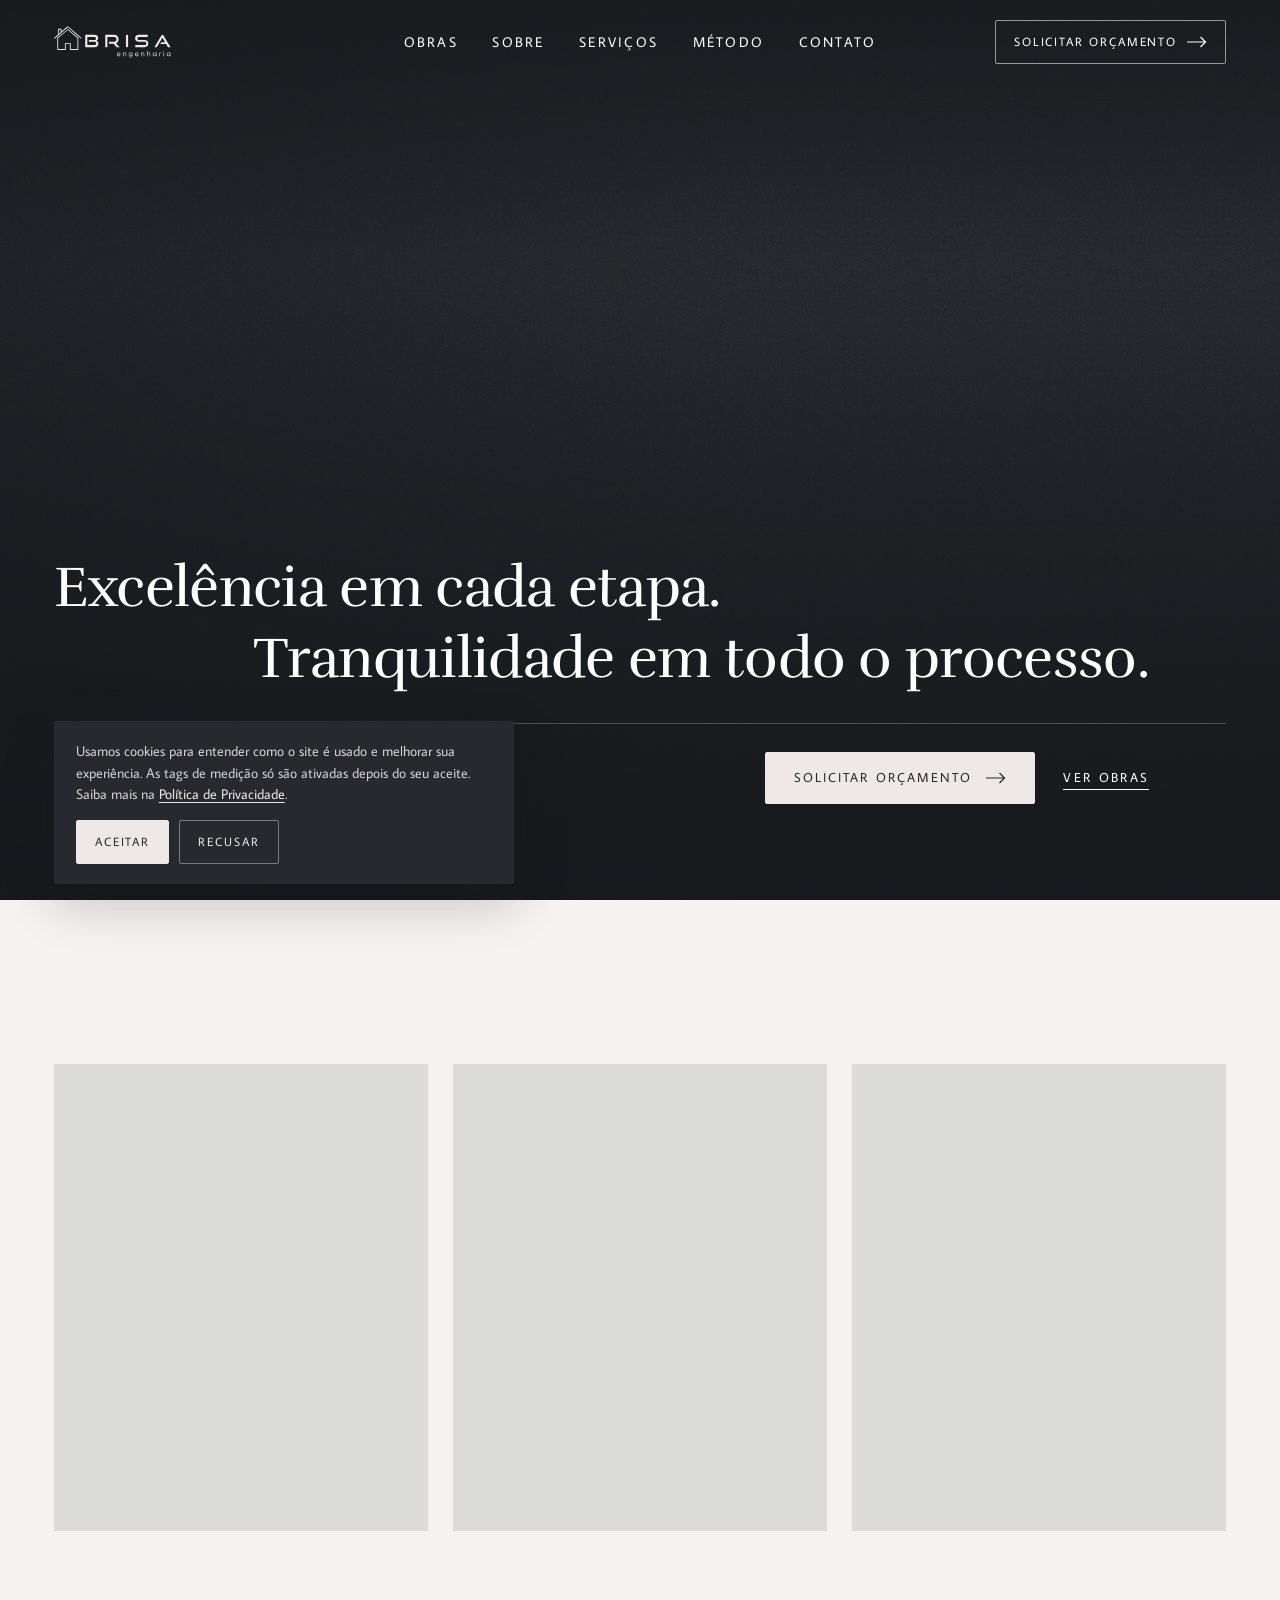
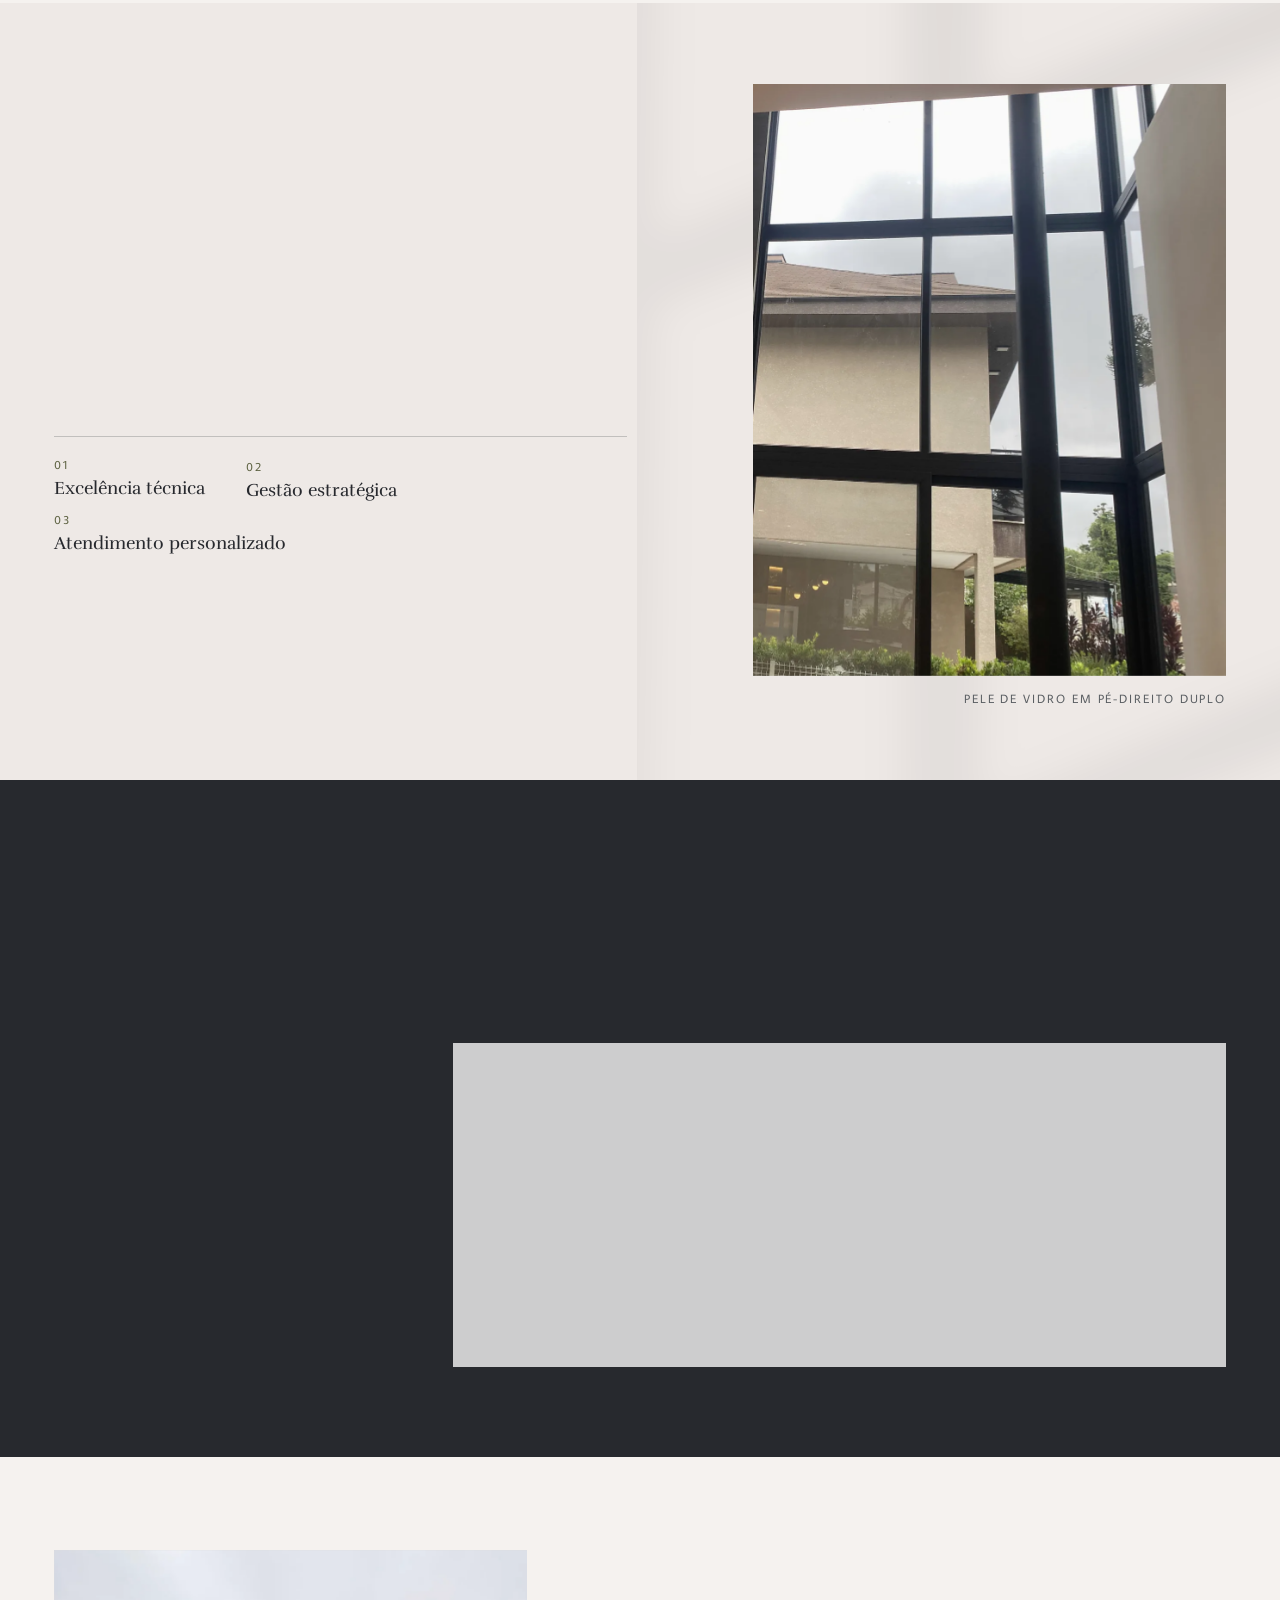
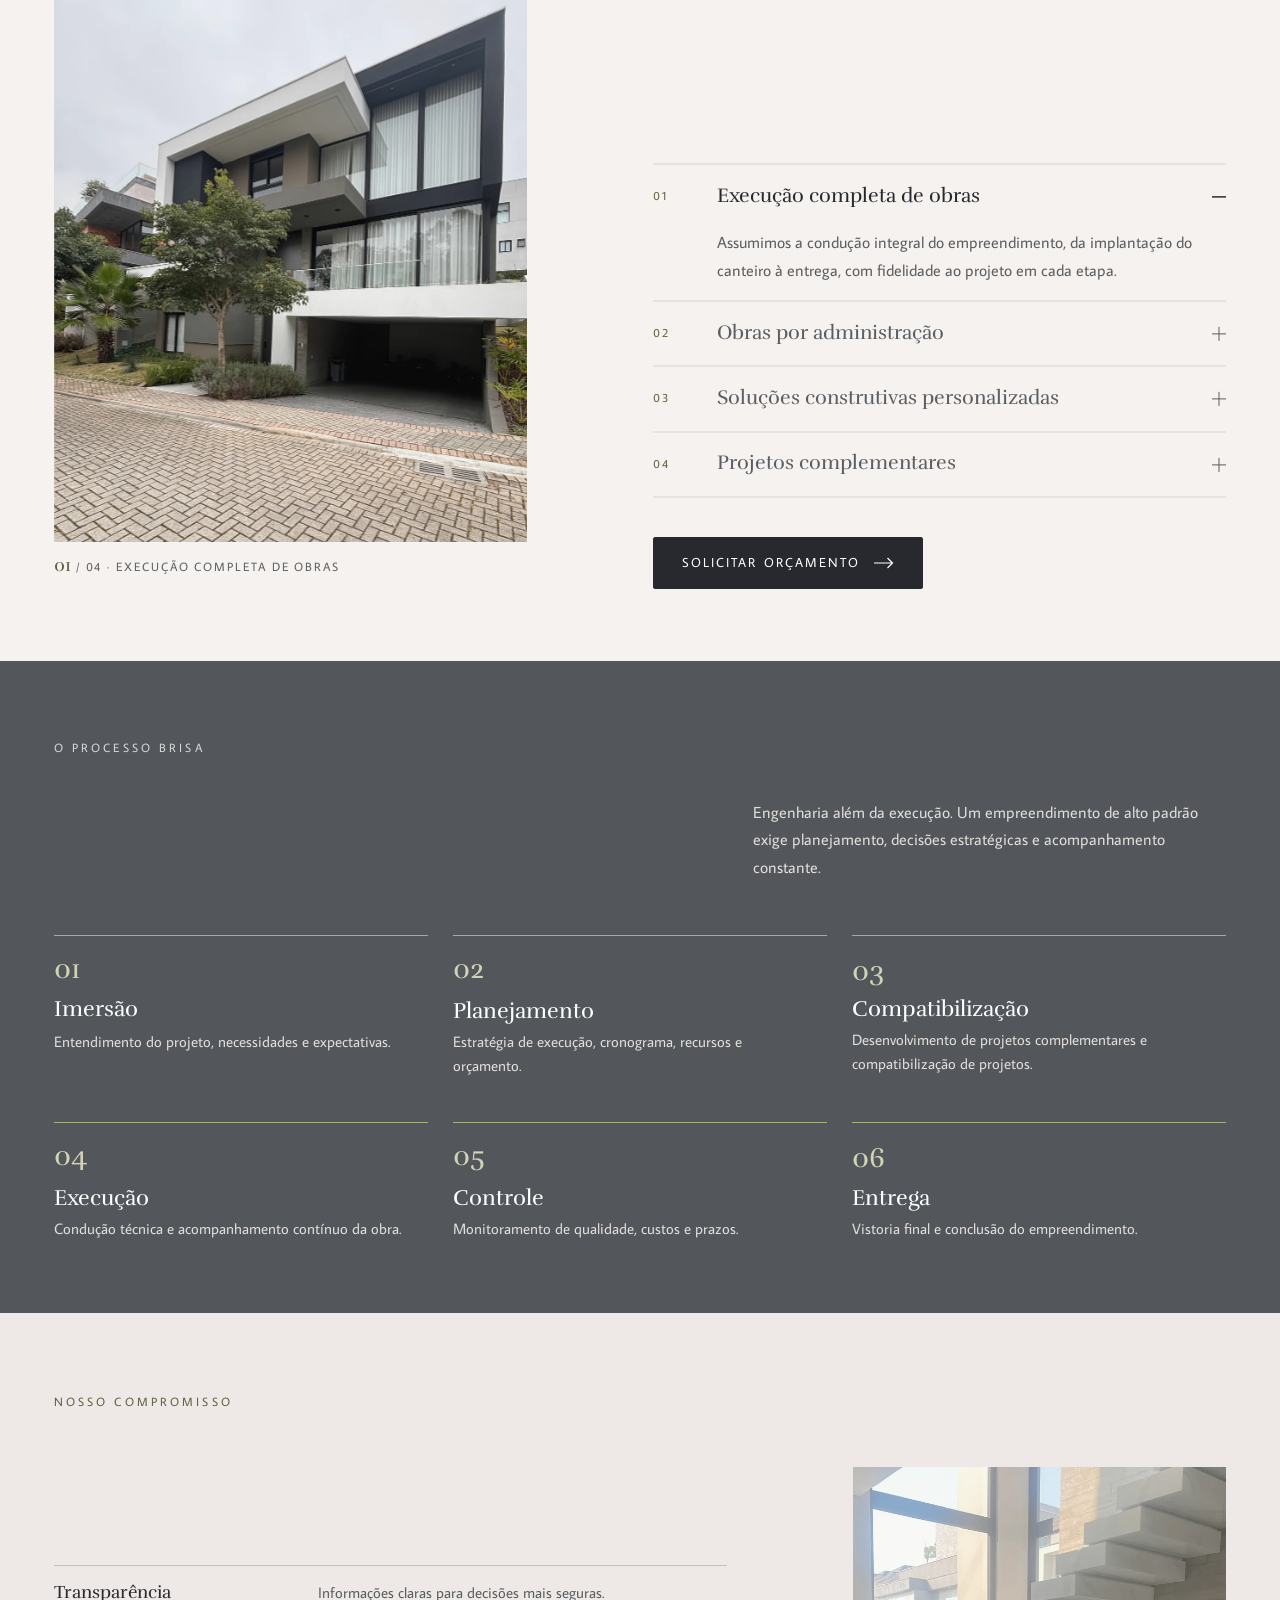
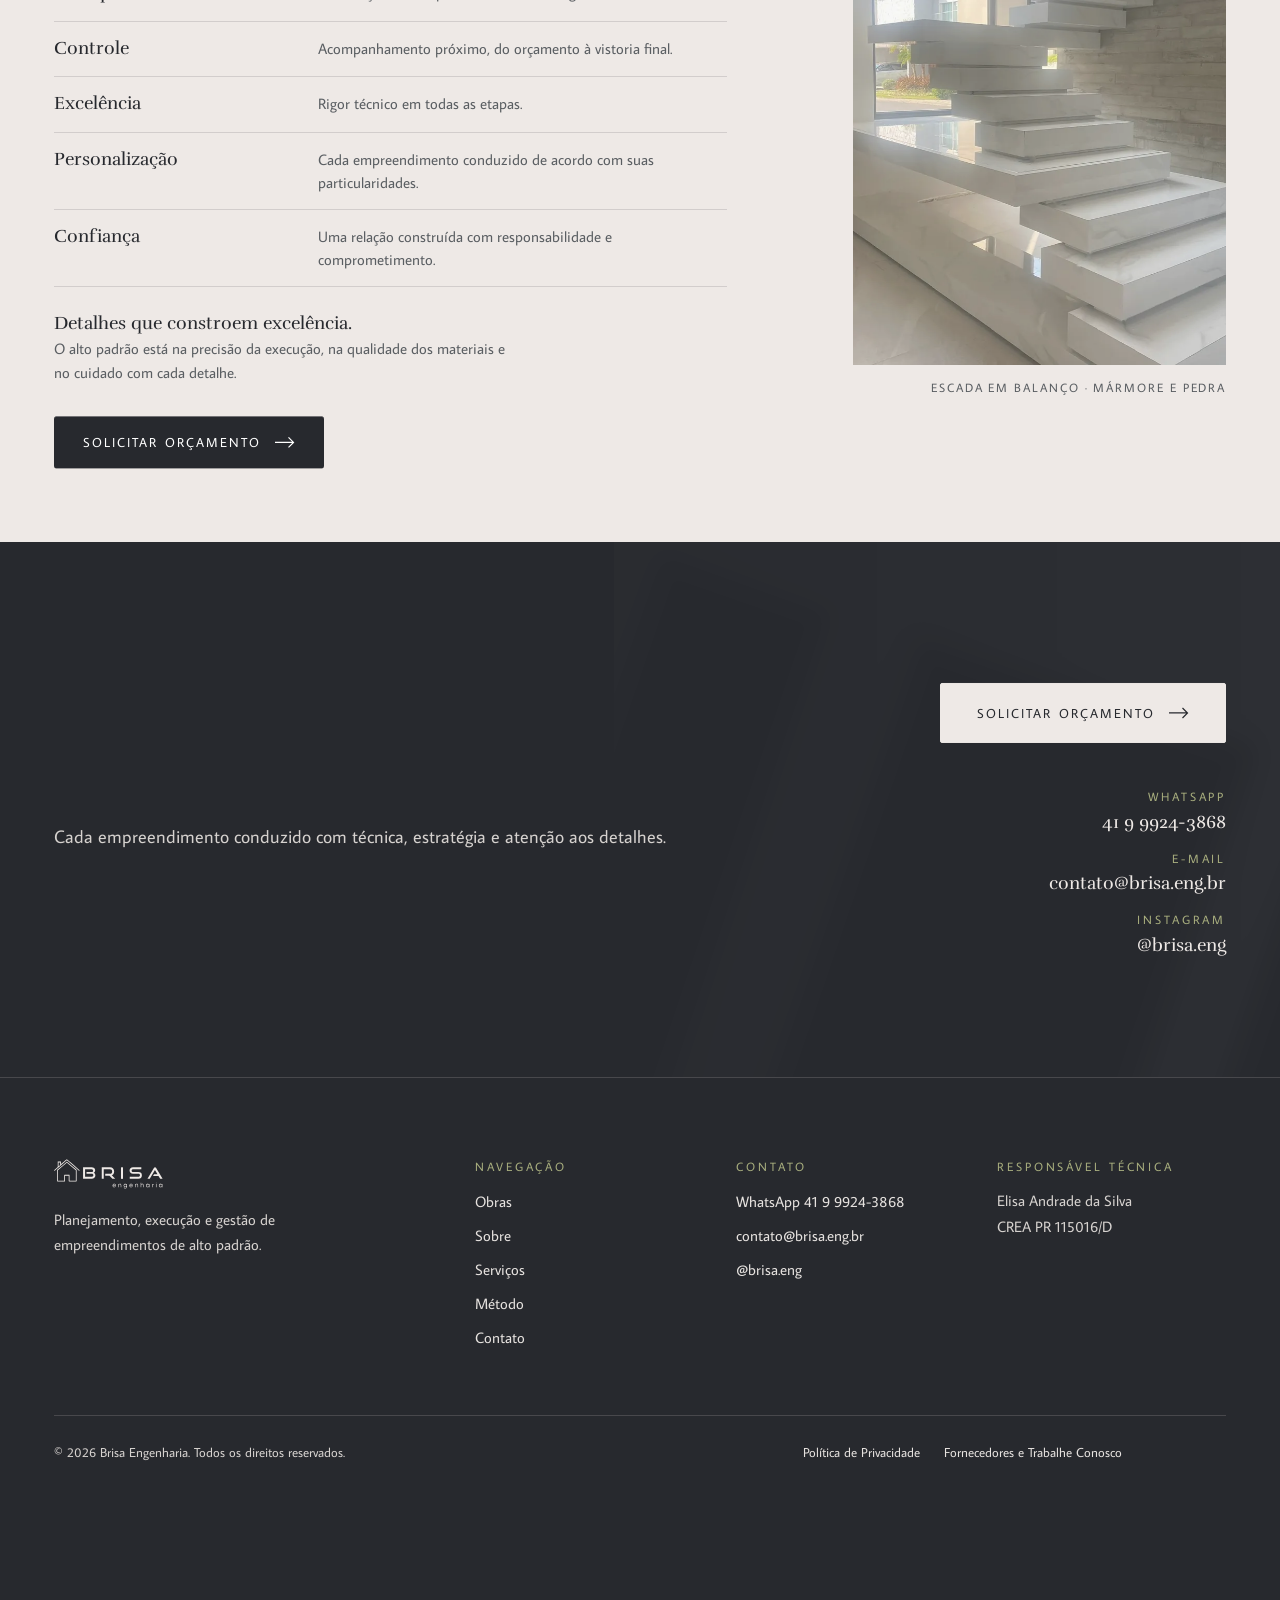
==== commit a7752d56: "v4: hero cinema em tela cheia, refino da pagina e revisao WCAG 2.0 Hero (escolhido pela cliente entr" ====
--- a/deploy-vercel/index.html
+++ b/deploy-vercel/index.html
@@ -109,6 +109,22 @@
 
 <a class="skip" href="#conteudo">Ir para o conteúdo</a>
 
+<!-- ====================================================== cookies (LGPD)
+     No começo do DOM de propósito: quando o aviso abre, ele é a primeira coisa
+     que o teclado alcança, não a última. -->
+<div class="cookie" data-open="false" role="region" aria-label="Aviso de cookies">
+  <div class="cookie__in">
+    <p>Usamos cookies para entender como o site é usado e melhorar sua experiência.
+      As tags de medição só são ativadas depois do seu aceite.
+      Saiba mais na <a href="privacidade.html">Política de Privacidade</a>.</p>
+    <div class="cookie__acts">
+      <button class="btn btn--sm btn--light" type="button" data-consent="granted">Aceitar</button>
+      <button class="btn btn--sm btn--ghost-light" type="button" data-consent="denied">Recusar</button>
+    </div>
+  </div>
+</div>
+
+
 <!-- ====================================================== header -->
 <header class="hdr" data-solid="false">
   <div class="wrap hdr__in">
@@ -651,19 +667,6 @@
     <button class="icon-btn lb__nav lb__nav--next" type="button" aria-label="Próxima foto">
       <svg viewBox="0 0 18 18" fill="none" aria-hidden="true"><path d="M6.5 2.5 13 9l-6.5 6.5" stroke="currentColor" stroke-width="1.3"/></svg>
     </button>
-  </div>
-</div>
-
-<!-- ====================================================== cookies (LGPD) -->
-<div class="cookie" data-open="false" role="region" aria-label="Aviso de cookies">
-  <div class="cookie__in">
-    <p>Usamos cookies para entender como o site é usado e melhorar sua experiência.
-      As tags de medição só são ativadas depois do seu aceite.
-      Saiba mais na <a href="privacidade.html">Política de Privacidade</a>.</p>
-    <div class="cookie__acts">
-      <button class="btn btn--sm btn--light" type="button" data-consent="granted">Aceitar</button>
-      <button class="btn btn--sm btn--ghost-light" type="button" data-consent="denied">Recusar</button>
-    </div>
   </div>
 </div>
 
--- a/deploy-vercel/css/styles.css
+++ b/deploy-vercel/css/styles.css
@@ -82,7 +82,8 @@
 img{height:auto}
 button,input,select,textarea{font:inherit;color:inherit}
 a{color:inherit}
-h1,h2,h3,h4{margin:0;font-weight:400;text-wrap:balance;overflow-wrap:normal;word-break:normal}
+/* break-word: a palavra só parte se ela sozinha não couber na linha (texto a 200% em tela estreita) */
+h1,h2,h3,h4{margin:0;font-weight:400;text-wrap:balance;overflow-wrap:break-word;word-break:normal}
 p,figure,dl,dd{margin:0}
 ul,ol{margin:0;padding:0;list-style:none}
 
@@ -170,14 +171,14 @@
   position:relative;display:inline-flex;align-items:center;justify-content:center;gap:14px;
   min-height:52px;padding:0 28px;
   font:400 .8125rem/1 var(--ff-body);letter-spacing:.16em;text-transform:uppercase;
-  text-decoration:none;white-space:nowrap;cursor:pointer;
+  text-decoration:none;cursor:pointer;max-width:100%;text-align:center;text-wrap:balance;
   color:var(--b-fg);background:var(--b-bg);
   border:1px solid var(--b-bd);border-radius:2px;
   transition:background-color .45s var(--e),border-color .45s var(--e),color .45s var(--e),transform .12s var(--e2);
 }
 .btn:hover{background-color:var(--b-hv);border-color:var(--b-hv)}
 .btn:active{transform:scale(.98)}
-.btn__ar{width:20px;height:12px;flex:0 0 auto;transition:transform .45s var(--e)}
+.btn__ar{width:20px;height:12px;flex:0 0 auto;min-width:20px;transition:transform .45s var(--e)}
 .btn:hover .btn__ar{transform:translateX(4px)}
 
 .btn--light{--b-bg:var(--bone);--b-fg:var(--ink);--b-hv:var(--paper);--b-bd:var(--bone)}
@@ -258,6 +259,10 @@
 .nav a[aria-current="true"] .nav__dot{transform:translateX(-50%) scale(1)}
 
 .hdr__end{justify-self:end;display:flex;align-items:center;gap:10px}
+/* texto ampliado: menu e botão não cabem numa linha (medido no app.js) */
+.hdr.is-tight .nav{display:none}
+.hdr.is-tight .burger{display:block}
+.hdr.is-tight .hdr__in{grid-template-columns:1fr auto}
 
 .burger{
   display:none;width:46px;height:46px;padding:0;border:0;background:none;cursor:pointer;
@@ -312,7 +317,8 @@
    disfarça a maciez. Linha B do título recuada até o eixo da coluna 3. */
 .cine{
   --sec-bg:var(--ink);
-  position:relative;height:100svh;min-height:560px;
+  position:relative;min-height:max(100svh, 560px);
+  display:flex;flex-direction:column;
   background:var(--ink);color:var(--paper);overflow:hidden;
   --fs-h1:clamp(2.2rem, .9rem + min(3.3vw, 6svh), 4.5rem);
   --c:calc((min(100vw, var(--max)) - 2 * var(--gut) - 11 * var(--col-gap)) / 12);
@@ -337,12 +343,15 @@
 .cine__cover{position:absolute;inset:0;pointer-events:none;background:var(--ink);opacity:0}
 
 .cine__in{
-  position:relative;z-index:2;height:100%;
+  position:relative;z-index:2;flex:1 0 auto;
   display:flex;flex-direction:column;justify-content:flex-end;
+  padding-top:calc(var(--hdr) + 24px);
   padding-bottom:clamp(18px, 3.6svh, 40px);
   translate:0 var(--xy, 0px);
 }
-.cine__h{font:400 var(--fs-h1)/1.14 var(--ff-display);letter-spacing:-.012em;color:var(--paper)}
+.cine__h{font:400 var(--fs-h1)/1.14 var(--ff-display);letter-spacing:-.012em;color:var(--paper);max-width:100%}
+/* só quebra palavra se ela sozinha não couber (texto a 200% no celular) */
+.cine__h .ln > span{max-width:100%;overflow-wrap:break-word}
 .cine__h .ln{display:block}
 .cine__h .ln > span{display:inline-block}
 .cine__h .ln--b{margin-inline-start:var(--axis)}
@@ -351,8 +360,8 @@
   margin-top:clamp(20px, 3.6svh, 40px);padding-top:clamp(16px, 2.6svh, 26px);
   border-top:1px solid rgba(255,255,255,.24);
 }
-.cine__lede{max-width:34ch;font-size:clamp(1rem, .9rem + .3vw, 1.1875rem);line-height:1.55;color:rgba(255,255,255,.95)}
-.cine__acts{display:flex;align-items:center;gap:12px 28px;flex-wrap:wrap}
+.cine__lede{max-width:min(34ch, 100%);font-size:clamp(1rem, .9rem + .3vw, 1.1875rem);line-height:1.55;color:rgba(255,255,255,.95)}
+.cine__acts{display:flex;align-items:center;gap:12px 28px;flex-wrap:wrap;max-width:100%}
 @media (min-width:641px){ .cine__acts{margin-right:clamp(64px, 6vw, 92px)} }   /* bolha do Merlin */
 .lnk--light{color:var(--paper)}
 
@@ -395,7 +404,8 @@
   .cine__h .ln{text-wrap:balance}
   .cine__row{flex-direction:column;align-items:flex-start;gap:18px}
   /* o canto inferior direito é da bolha do Merlin (72px) */
-  .cine__meta{padding-right:84px;row-gap:6px}
+  .cine__meta,.cine__acts{padding-right:84px}
+  .cine__meta{row-gap:6px}
   .cine__cap{flex:1 1 100%}
   .cine__veil{
     background:
@@ -440,7 +450,7 @@
   transition:opacity .45s var(--e2),transform .7s var(--e);
 }
 .obra__btn:hover .obra__cap,.obra__btn:focus-visible .obra__cap{opacity:1;transform:none}
-.obra__n{font:400 .7rem/1 var(--ff-body);letter-spacing:.24em;color:#E6E9D3}
+.obra__n{font:400 .75rem/1 var(--ff-body);letter-spacing:.24em;color:#E6E9D3}
 .obra__t{font:400 clamp(1.15rem, 1.5vw, 1.4rem)/1.25 var(--ff-display)}
 .obra__m{font-size:.8125rem;line-height:1.4;color:rgba(255,255,255,.9)}
 @media (hover:none){ .obra__cap{opacity:1;transform:none} }
@@ -464,7 +474,7 @@
 .trio-w{margin-top:clamp(22px, 4.4svh, 44px)}
 .trio{display:flex;flex-wrap:wrap;gap:14px clamp(24px, 3.2vw, 56px);padding-top:clamp(16px, 2.6svh, 26px)}
 .trio li{font:400 clamp(1.02rem, .9rem + .3vw, 1.2rem)/1.3 var(--ff-display)}
-.trio__n{display:block;margin-bottom:6px;font:400 .7rem/1 var(--ff-body);letter-spacing:.22em;color:var(--olive-ink)}
+.trio__n{display:block;margin-bottom:6px;font:400 .75rem/1 var(--ff-body);letter-spacing:.22em;color:var(--olive-ink)}
 .assina{display:grid;gap:4px;margin-top:clamp(22px, 4.4svh, 44px)}
 .assina__nome{font:400 1.25rem/1.3 var(--ff-display)}
 .assina__cargo{font-size:.8125rem;letter-spacing:.12em;text-transform:uppercase;color:var(--muted)}
@@ -515,13 +525,14 @@
 .svc{margin-top:clamp(18px, 4svh, 40px);border-top:1px solid var(--line)}
 .svc__it{border-bottom:1px solid var(--line)}
 .svc__btn{
-  width:100%;display:grid;grid-template-columns:56px 1fr 16px;align-items:center;gap:0 8px;
+  width:100%;display:grid;grid-template-columns:56px minmax(0,1fr) 16px;align-items:center;gap:0 8px;
   min-height:44px;padding:clamp(11px, min(1.6vw, 2.2svh), 22px) 0;margin:0;border:0;background:none;cursor:pointer;text-align:left;
   font:400 clamp(1.12rem, min(1.55vw, 2.7svh), 1.45rem)/1.25 var(--ff-display);
   color:var(--muted);transition:color .4s var(--e2);
 }
 .svc__btn:hover,.svc__it.is-open .svc__btn{color:var(--ink)}
-.svc__n{font:400 .72rem/1 var(--ff-body);letter-spacing:.22em;color:var(--olive-ink)}
+.svc__t{overflow-wrap:break-word;min-width:0}
+.svc__n{font:400 .75rem/1 var(--ff-body);letter-spacing:.22em;color:var(--olive-ink)}
 .svc__ic{position:relative;width:14px;height:14px;justify-self:end}
 .svc__ic i{position:absolute;left:0;top:50%;width:14px;height:1px;background:currentColor;transition:transform .5s var(--e)}
 .svc__ic i:last-child{transform:rotate(90deg)}
@@ -530,7 +541,7 @@
 .svc__it.is-open .svc__pn{grid-template-rows:1fr}
 .svc__pi{overflow:hidden;padding-left:64px;visibility:hidden;transition:visibility 0s .5s}
 .svc__it.is-open .svc__pi{visibility:visible;transition:visibility 0s}
-.svc__pi p{max-width:60ch;padding-bottom:16px;color:var(--muted);font-size:clamp(.97rem, .9rem + .15vw, 1.0625rem)}
+.svc__pi p{max-width:54ch;padding-bottom:16px;color:var(--muted);font-size:clamp(.97rem, .9rem + .15vw, 1.0625rem)}
 .svc__list{columns:2;column-gap:28px;padding-bottom:18px}
 .svc__list li{
   break-inside:avoid;padding:3px 0 3px 16px;font-size:.95rem;line-height:1.45;
@@ -551,7 +562,7 @@
 .etapas{display:grid;grid-template-columns:repeat(3,minmax(0,1fr));column-gap:var(--col-gap);row-gap:clamp(24px, 5svh, 48px)}
 .etapa .filete{margin-bottom:clamp(14px, 2.4svh, 22px)}
 .etapa__n{display:block;margin-bottom:clamp(8px, 1.4svh, 14px);font:400 1.75rem/1 var(--ff-display);color:var(--olive-pale)}
-.etapa__t{margin-bottom:6px;font:400 1.375rem/1.2 var(--ff-display);color:var(--paper);overflow-wrap:normal;hyphens:manual}
+.etapa__t{margin-bottom:6px;font:400 1.375rem/1.2 var(--ff-display);color:var(--paper);hyphens:manual}
 .etapa p{max-width:40ch;font-size:.9375rem;line-height:1.55;color:var(--on-slate)}
 
 /* =========================================================== compromisso */
@@ -561,22 +572,22 @@
   align-items:center;
   --c:calc((min(100vw, var(--max)) - 2 * var(--gut) - 11 * var(--col-gap)) / 12);
 }
-.comp__txt{grid-column:1 / span 6}
+.comp__txt{grid-column:1 / span 7}
 .comp__h span{display:block}
 .pilares-w{margin-top:clamp(18px, 3.6svh, 36px)}
 .pilares li{
-  display:grid;grid-template-columns:minmax(0,.8fr) minmax(0,1.5fr);gap:6px 24px;align-items:baseline;
+  display:flex;flex-wrap:wrap;gap:4px 24px;align-items:baseline;
   padding:clamp(10px, 1.7svh, 16px) 0;border-bottom:1px solid var(--line);
 }
-.pilares h3{font:400 clamp(1.05rem, .95rem + .25vw, 1.25rem)/1.3 var(--ff-display)}
-.pilares p{font-size:.95rem;line-height:1.5;color:var(--muted)}
+.pilares h3{flex:1 1 9em;font:400 clamp(1.05rem, .95rem + .25vw, 1.25rem)/1.3 var(--ff-display)}
+.pilares p{flex:2 1 17em;font-size:.95rem;line-height:1.5;color:var(--muted)}
 .comp__nota{max-width:52ch;margin-top:clamp(16px, 3svh, 28px);font-size:.9375rem;line-height:1.55;color:var(--muted)}
 .comp__notat{display:block;margin-bottom:2px;font:400 1.125rem/1.3 var(--ff-display);color:var(--ink)}
 .comp__cta{margin-top:clamp(18px, 3.6svh, 36px)}
-.comp__fig{grid-column:8 / -1;justify-self:end;width:100%}
+.comp__fig{grid-column:9 / -1;justify-self:end;width:100%}
 .comp__fig .fx{
   aspect-ratio:3/4;width:auto;max-width:100%;margin-left:auto;
-  height:min(calc((5 * var(--c) + 4 * var(--col-gap)) * 4 / 3), calc(100svh - var(--sec-t) - var(--sec-b) - 2.5rem));
+  height:min(calc((4 * var(--c) + 3 * var(--col-gap)) * 4 / 3), calc(100svh - var(--sec-t) - var(--sec-b) - 2.5rem));
 }
 .comp__fig .leg{text-align:right}
 
@@ -602,8 +613,8 @@
 }
 .contatos{display:grid;gap:14px;text-align:right}
 .contatos div{display:grid;gap:3px}
-.contatos dt{font:400 .7rem/1.3 var(--ff-body);letter-spacing:.24em;text-transform:uppercase;color:var(--olive-soft)}
-.contatos a{display:inline-block;padding:2px 0;font:400 1.125rem/1.35 var(--ff-display);text-decoration:none;color:var(--bone);
+.contatos dt{font:400 .75rem/1.3 var(--ff-body);letter-spacing:.24em;text-transform:uppercase;color:var(--olive-soft)}
+.contatos a{display:inline-block;max-width:100%;overflow-wrap:anywhere;padding:2px 0;font:400 1.125rem/1.35 var(--ff-display);text-decoration:none;color:var(--bone);
   background:linear-gradient(currentColor,currentColor) no-repeat 100% 100% / 0 1px;transition:background-size .45s var(--e)}
 .contatos a:hover,.contatos a:focus-visible{background-size:100% 1px;background-position:0 100%}
 
@@ -611,15 +622,16 @@
 .ftr{
   background:var(--ink);color:var(--on-ink);
   border-top:1px solid var(--line-d);
-  padding-top:clamp(52px, 9svh, 96px);padding-bottom:28px;
+  padding-top:clamp(52px, 9svh, 96px);padding-bottom:calc(28px + var(--cookie-h, 0px));
   font-size:.9375rem;
 }
 .ftr__top{display:grid;grid-template-columns:1.7fr repeat(3,minmax(0,1fr));gap:36px 32px;padding-bottom:clamp(36px, 7svh, 64px)}
 .ftr__brand img{height:30px;width:auto;margin-bottom:18px}
 .ftr__brand p{max-width:30ch}
-.ftr__h{margin-bottom:14px;font:400 .7rem/1.3 var(--ff-body);letter-spacing:.24em;text-transform:uppercase;color:var(--olive-soft)}
+.ftr__h{margin-bottom:14px;font:400 .75rem/1.3 var(--ff-body);letter-spacing:.24em;text-transform:uppercase;color:var(--olive-soft)}
 .ftr__col ul{display:grid;gap:6px}
-.ftr__col a{display:inline-flex;align-items:center;min-height:28px;text-decoration:none;color:#E6E2DF;
+.ftr__col li{min-width:0}
+.ftr__col a{display:inline-flex;align-items:center;min-height:28px;max-width:100%;overflow-wrap:anywhere;text-decoration:none;color:#E6E2DF;
   background:linear-gradient(currentColor,currentColor) no-repeat 0 calc(100% - 3px) / 0 1px;transition:background-size .45s var(--e)}
 .ftr__col a:hover,.ftr__col a:focus-visible{background-size:100% 1px}
 .ftr__bot{
@@ -714,10 +726,11 @@
 
 /* formulário (fornecedores) */
 .form{display:grid;gap:22px;margin:28px 0 48px;padding:clamp(22px, 3vw, 40px);background:var(--bone-2);border:1px solid var(--line)}
-.field{display:grid;gap:8px}
+.field{display:grid;gap:8px;min-width:0}
+.form > *{min-width:0}
 .field label{font:400 .75rem/1.3 var(--ff-body);letter-spacing:.18em;text-transform:uppercase;color:var(--ink)}
 .field input,.field select,.field textarea{
-  width:100%;min-height:50px;padding:12px 14px;
+  width:100%;max-width:100%;min-width:0;min-height:50px;padding:12px 14px;
   background:var(--paper);border:1px solid rgba(39,41,46,.42);border-radius:2px;
   color:var(--ink);font-size:1rem;
   transition:border-color .3s var(--e2),box-shadow .3s var(--e2);
@@ -775,7 +788,8 @@
   .serv__fig{margin-bottom:clamp(20px, 3.6svh, 36px)}
   .serv__media{width:100%;height:clamp(150px, 22svh, 320px);aspect-ratio:auto}
 
-  .pilares li{grid-template-columns:minmax(0,1fr);gap:2px}
+  .pilares li{gap:2px}
+  .pilares h3,.pilares p{flex-basis:100%}
 
   .cta__end{justify-self:stretch;justify-items:start;margin-top:clamp(28px, 5svh, 44px)}
   .contatos{text-align:left}
@@ -790,7 +804,7 @@
 }
 
 @media (max-width:760px){
-  .etapas{grid-template-columns:repeat(2,minmax(0,1fr))}
+  .etapas{grid-template-columns:repeat(auto-fit,minmax(min(100%, 7.5em),1fr))}
   .comp__grid{grid-template-columns:minmax(0,1fr)}
   .comp__txt{grid-column:auto}
   .comp__fig{display:none}
@@ -823,11 +837,11 @@
 
   .serv__media{height:clamp(120px, 15svh, 220px)}
   .svc{margin-top:16px}
-  .svc__btn{grid-template-columns:40px 1fr 14px;padding:10px 0;font-size:1.08rem}
+  .svc__btn{grid-template-columns:40px minmax(0,1fr) 14px;padding:10px 0;font-size:1.08rem}
   .svc__pi{padding-left:48px}
   .svc__pi p{font-size:.95rem;line-height:1.55;padding-bottom:12px}
   .svc__list{columns:1;padding-bottom:14px}
-  .svc__list li{font-size:.9rem;padding-top:2px;padding-bottom:2px}
+  .svc__list li{font-size:.9375rem;line-height:1.5;padding-top:2px;padding-bottom:2px}
   .serv__cta{margin-top:18px}
   .serv__fig{margin-bottom:18px}
 
@@ -835,15 +849,15 @@
   .metodo__head{margin-bottom:24px}
   .etapas{column-gap:16px;row-gap:18px}
   .etapa .filete{margin-bottom:10px}
-  .etapa__n{font:400 .72rem/1 var(--ff-body);letter-spacing:.2em;margin-bottom:6px}
+  .etapa__n{font:400 .75rem/1 var(--ff-body);letter-spacing:.2em;margin-bottom:6px}
   .etapa__t{font-size:1.05rem;margin-bottom:4px}
-  .etapa p{font-size:.875rem;line-height:1.45}
-
-  .pilares{display:grid;grid-template-columns:repeat(2,minmax(0,1fr));column-gap:16px}
+  .etapa p{font-size:.875rem;line-height:1.5}
+
+  .pilares{display:grid;grid-template-columns:repeat(auto-fit,minmax(min(100%, 7.5em),1fr));column-gap:16px}
   .pilares li{padding:10px 0;gap:2px}
   .pilares li:last-child{grid-column:1 / -1}
   .pilares h3{font-size:1.02rem}
-  .pilares p{font-size:.875rem;line-height:1.45}
+  .pilares p{font-size:.875rem;line-height:1.5}
   .comp__nota{font-size:.875rem}
   .comp__cta{margin-top:18px}
 
@@ -851,13 +865,13 @@
   .cta .btn--lg{min-height:56px;padding:0 26px}
 
   .ftr{padding-top:44px}
-  .ftr__top{grid-template-columns:repeat(2,minmax(0,1fr));gap:26px 20px;padding-bottom:28px}
+  .ftr__top{grid-template-columns:repeat(auto-fit,minmax(min(100%, 9.5em),1fr));gap:26px 20px;padding-bottom:28px}
   .ftr__col:last-child{grid-column:1 / -1}
   .ftr__brand img{margin-bottom:12px}
   .ftr__col ul{gap:2px}
 
-  .cookie{left:12px;bottom:12px;width:calc(100vw - 24px);padding:16px 18px}
-  .cookie__acts .btn{flex:1 1 0}
+  .cookie{left:12px;bottom:12px;width:calc(100vw - 24px - 84px);padding:16px 18px}
+  .cookie__acts .btn{flex:1 1 auto}
   .lb__bar{grid-template-columns:1fr auto;gap:12px 16px}
   .lb__count{grid-column:1;grid-row:2}
   .lb__close{grid-column:2;grid-row:1 / span 2}
@@ -885,16 +899,19 @@
   .svc{margin-top:10px}
   .etapas{row-gap:10px}
   .etapa p{font-size:.8125rem}
-  .pilares li{padding:7px 0}
+  .pilares li{padding:6px 0}
   .pilares p{font-size:.8125rem}
   .ftr__top{gap:18px 16px}
   .svc__btn{font-size:.98rem}
   .serv__cta,.comp__cta{margin-top:12px}
   .metodo__head{margin-bottom:12px}
-  .etapas{row-gap:8px}
-  .etapa .filete{margin-bottom:6px}
+  .etapas{row-gap:6px}
+  .etapa .filete{margin-bottom:4px}
+  .etapa__n{margin-bottom:3px}
+  .etapa__t{margin-bottom:2px}
+  .metodo__head .label{margin-bottom:6px}
   .etapa__t{font-size:.95rem}
-  .etapa p{font-size:.78rem;line-height:1.4}
+  .etapa p{font-size:.8125rem;line-height:1.5}
   .comp__h{font-size:1.3rem}
   .pilares-w{margin-top:10px}
   .cta{padding:32px 0}
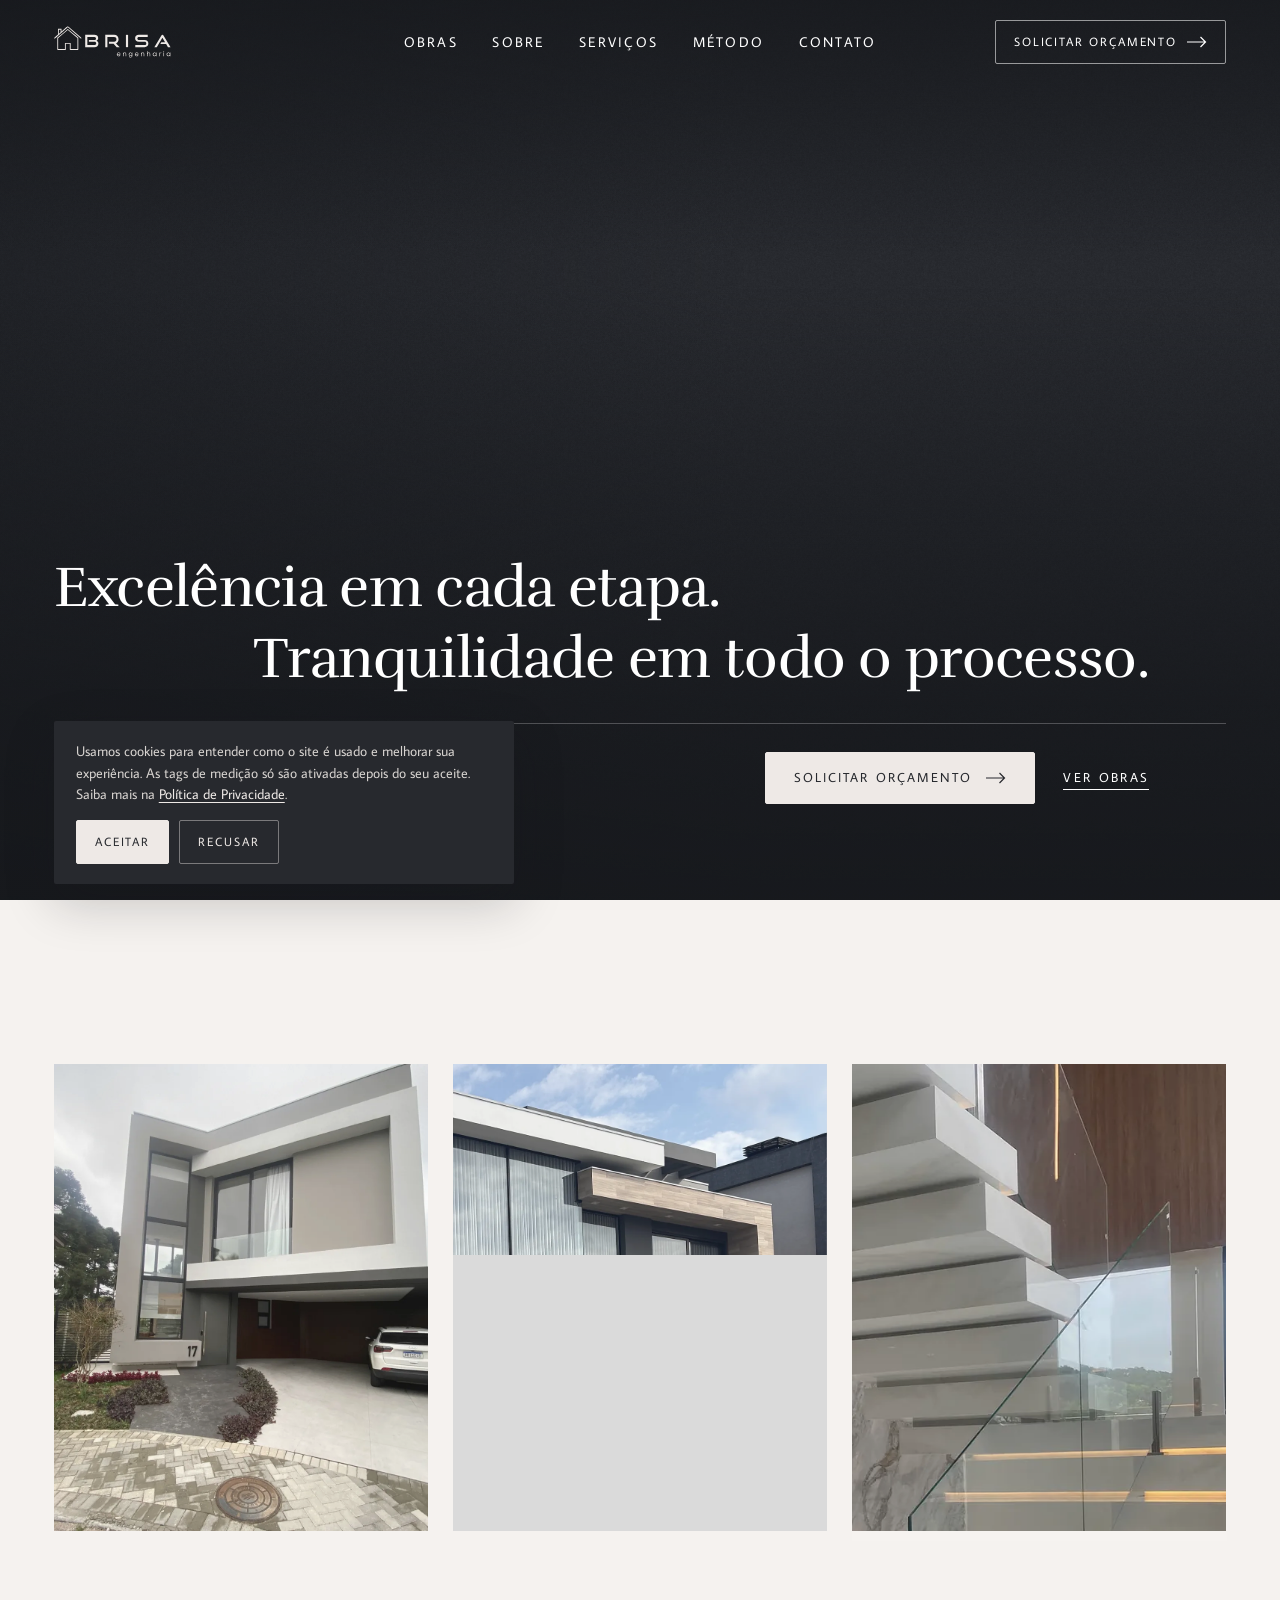
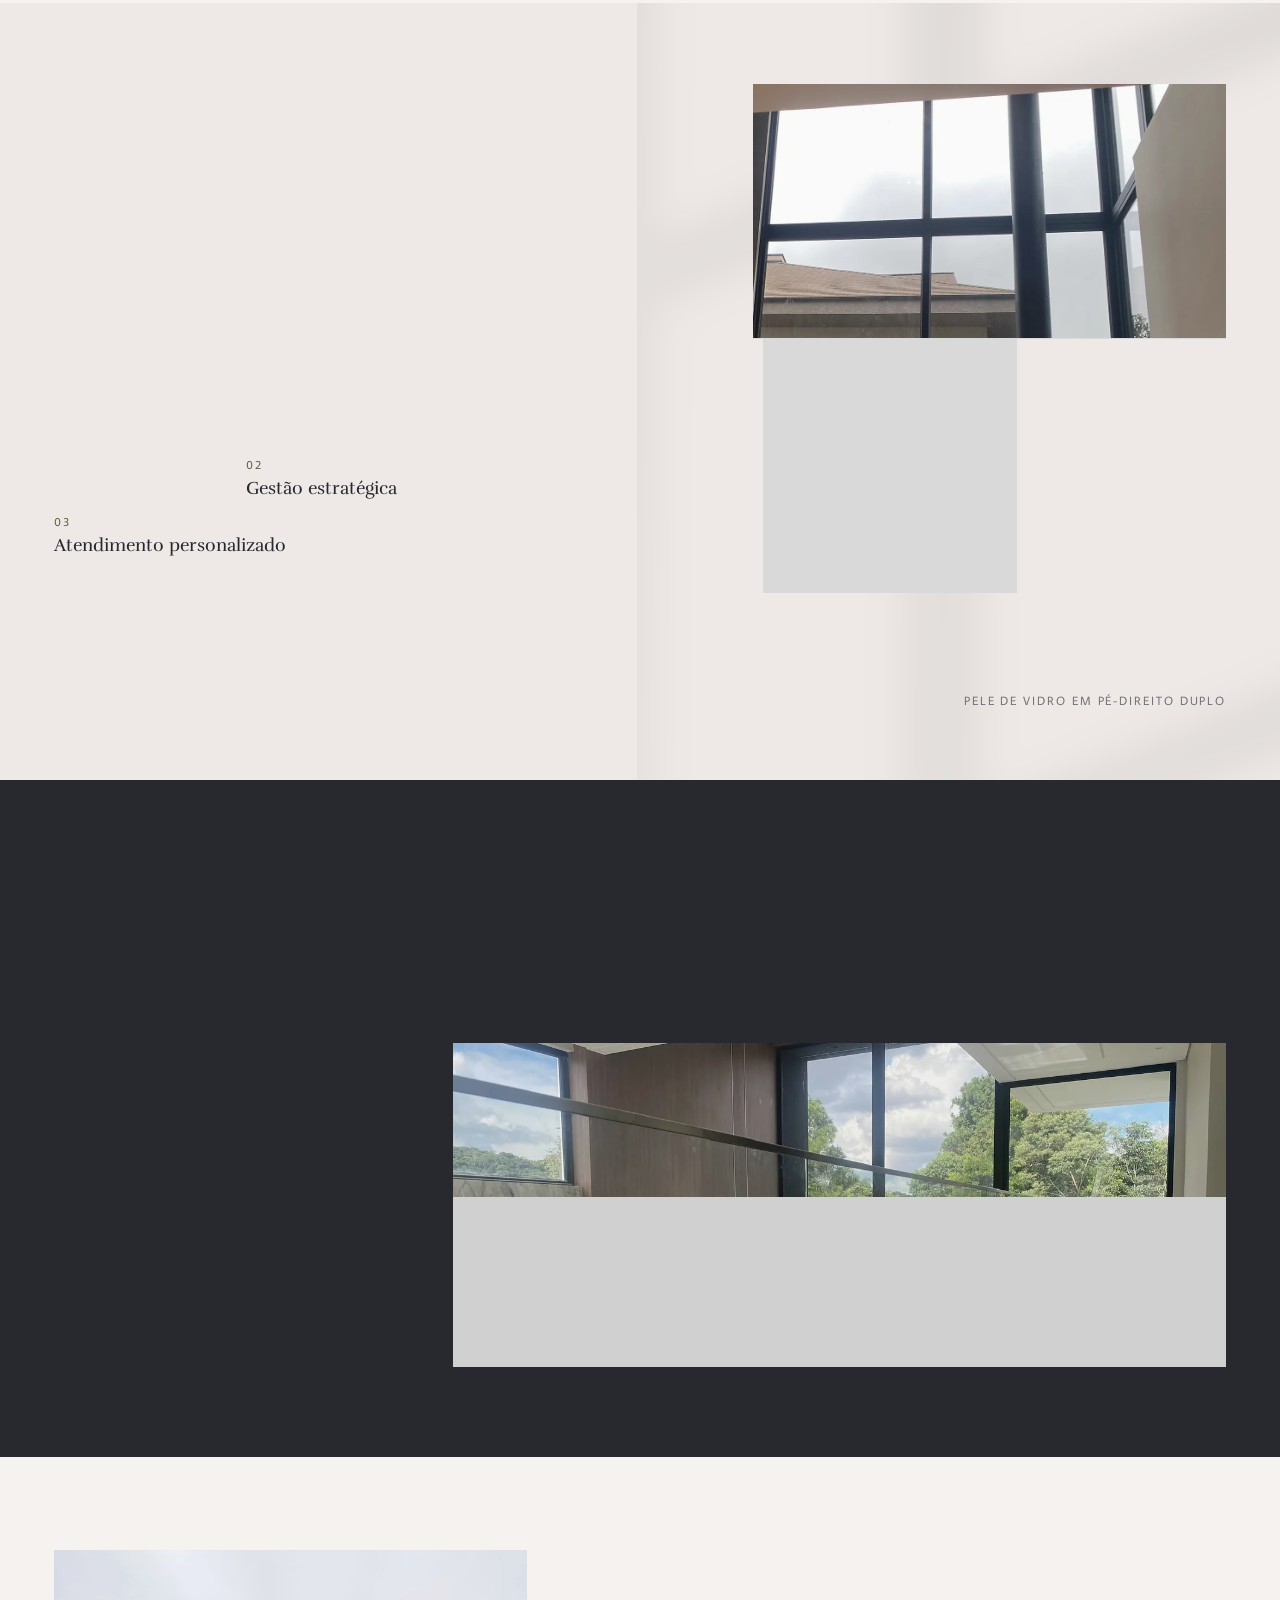
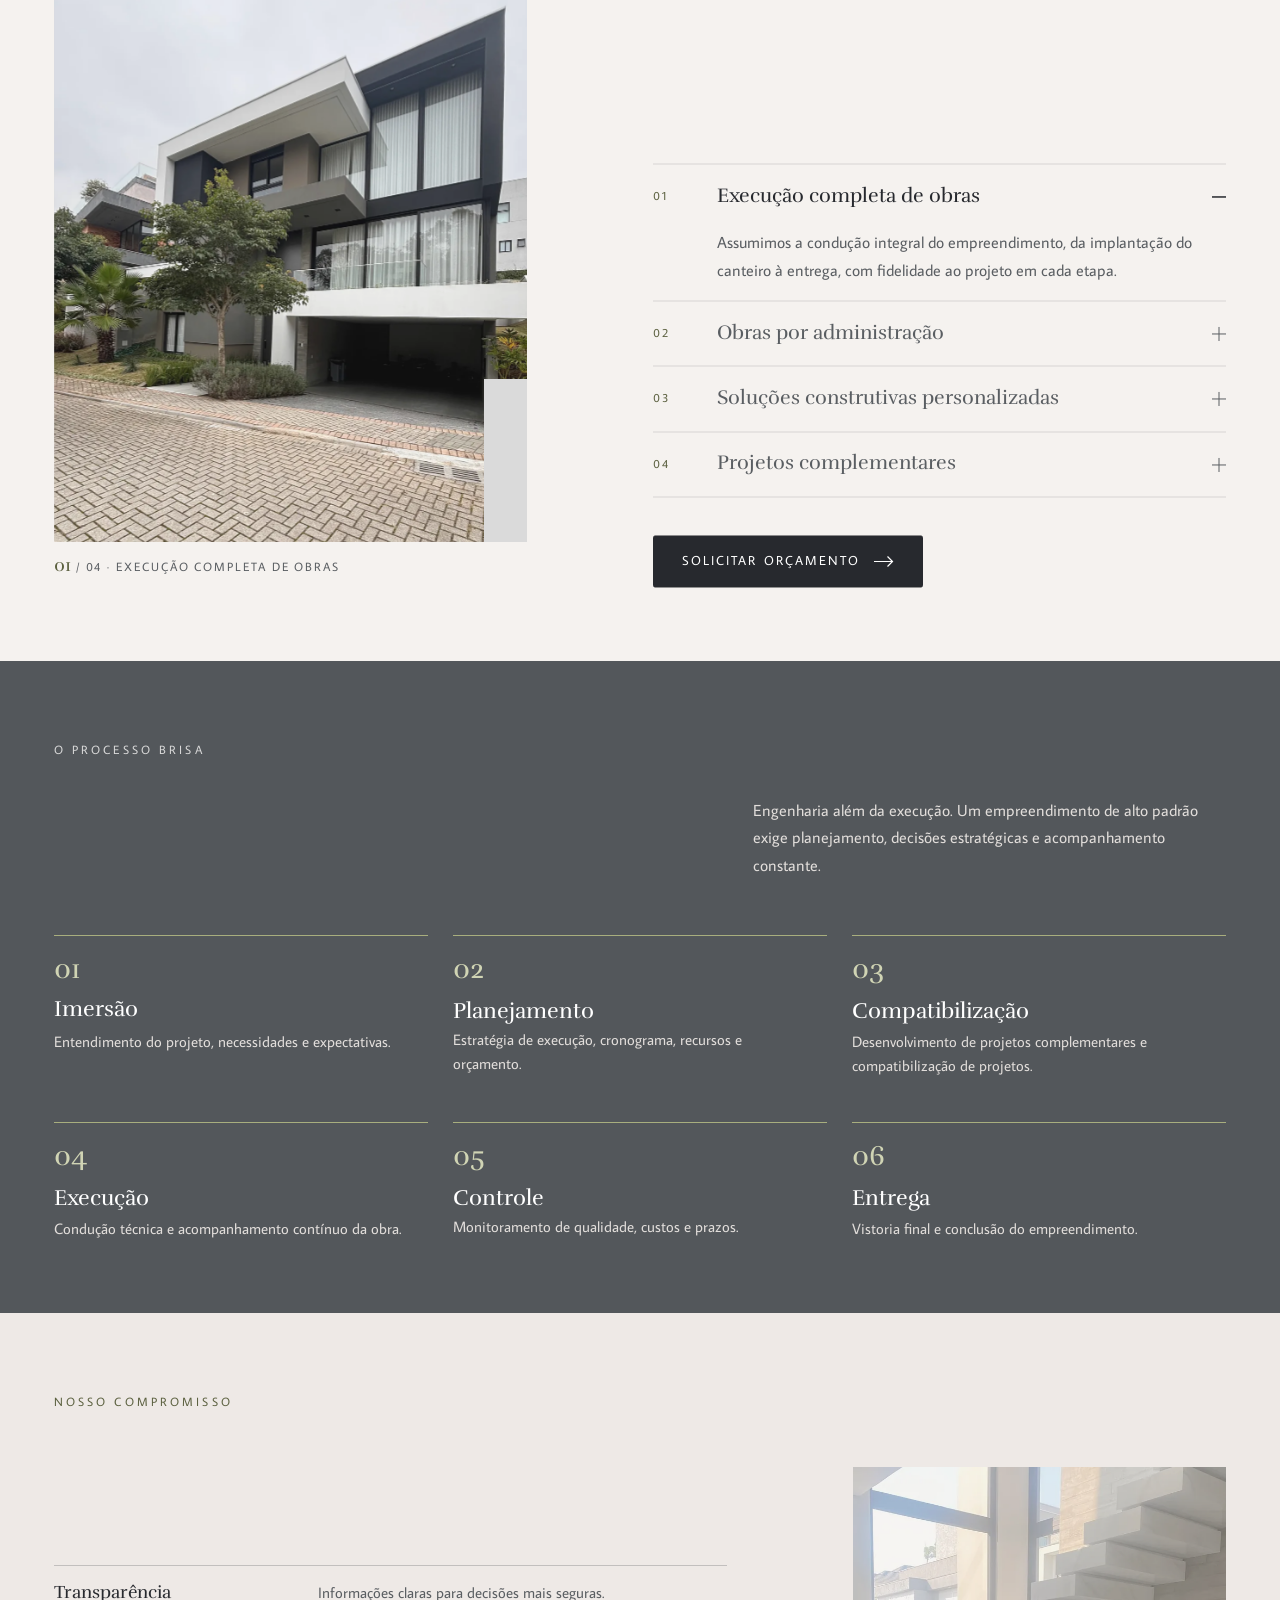
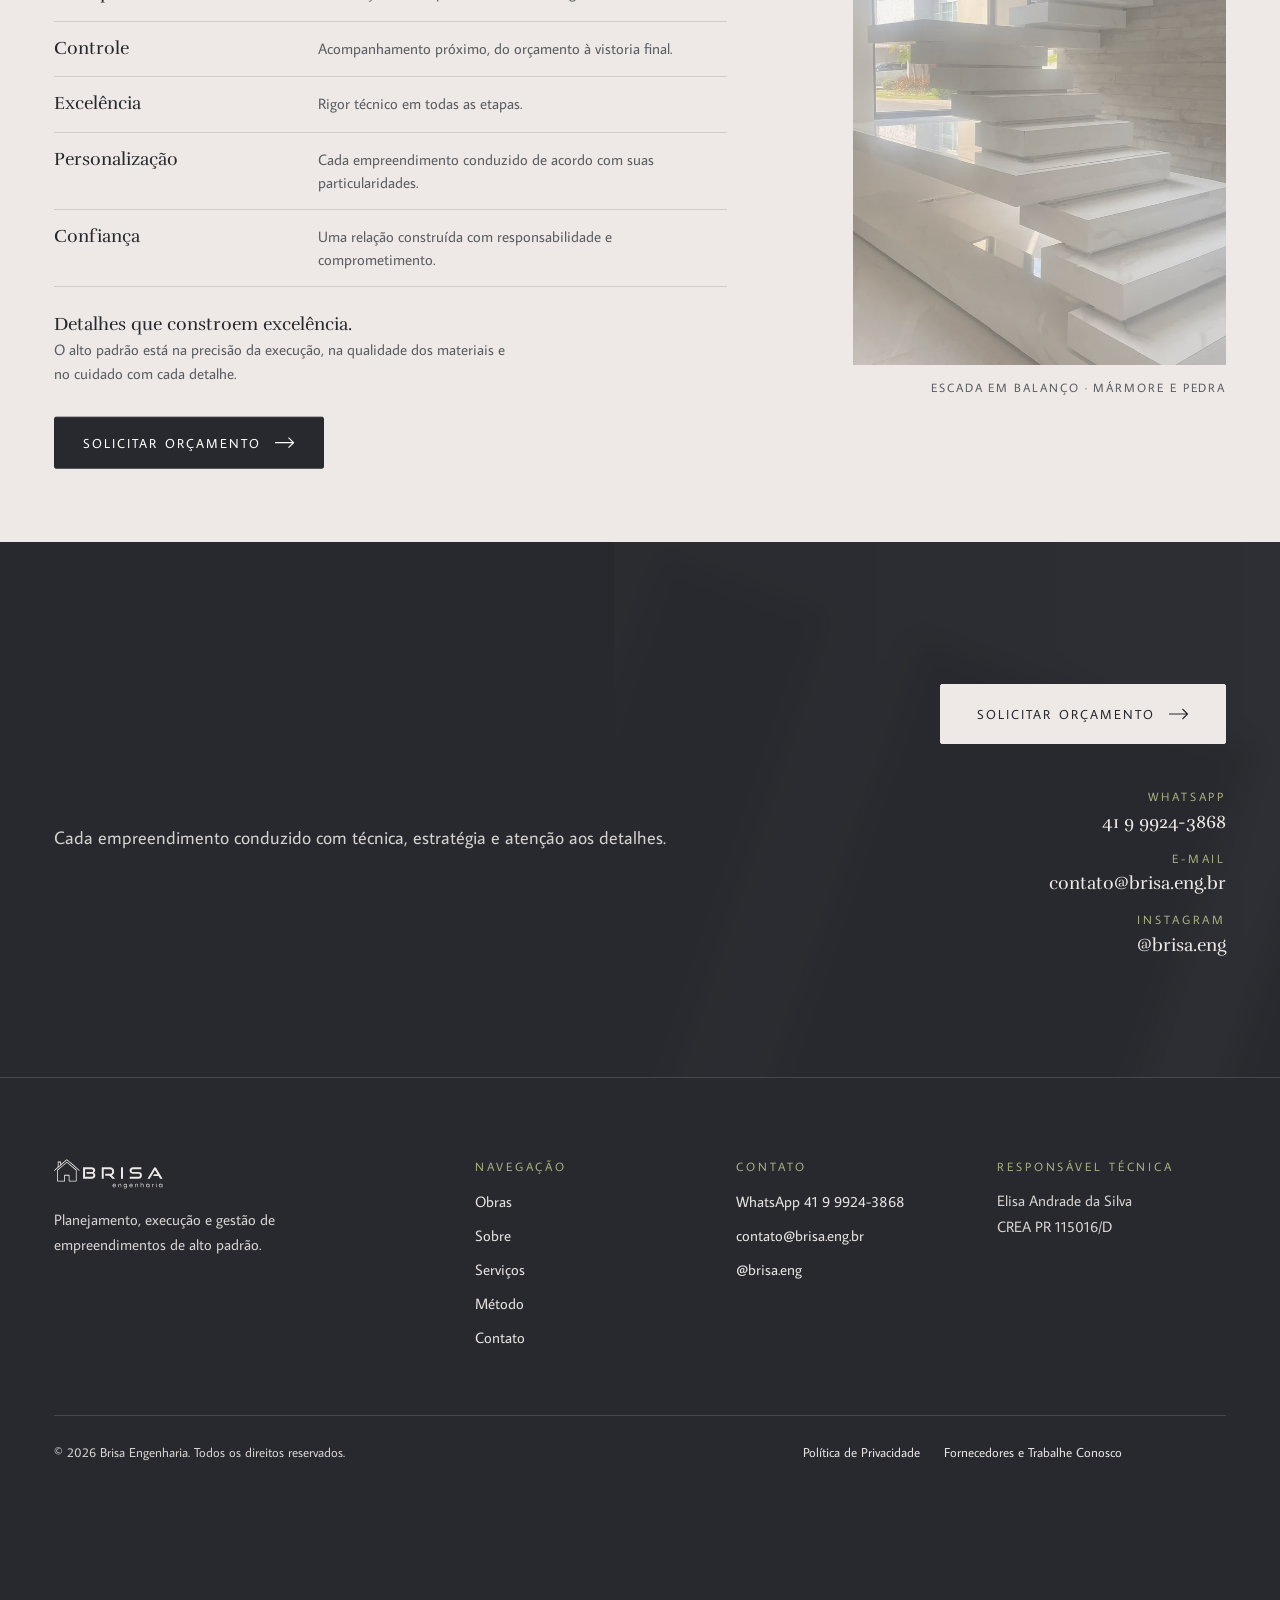
==== commit 51a54d9d: "inity" ====
--- a/deploy-vercel/index.html
+++ b/deploy-vercel/index.html
@@ -258,8 +258,8 @@
         <button class="obra__btn" type="button"
           data-title="Obra HV17"
           data-sub="Projeto arquitetônico: Paola Cury"
-          data-gallery="assets/img/obras/hv17/01.webp?v=3|assets/img/obras/hv17/02.webp?v=3|assets/img/obras/hv17/03.webp?v=3|assets/img/obras/hv17/04.webp?v=3|assets/img/obras/hv17/05.webp?v=3|assets/img/obras/hv17/06.webp?v=3"
-          aria-label="Obra HV17, projeto arquitetônico de Paola Cury. Abrir galeria com 6 fotos">
+          data-gallery="assets/img/obras/hv17/01.webp?v=3|assets/img/obras/hv17/02.webp?v=3|assets/img/obras/hv17/03.webp?v=3|assets/img/obras/hv17/04.webp?v=3"
+          aria-label="Obra HV17, projeto arquitetônico de Paola Cury. Abrir galeria com 4 fotos">
           <span class="obra__fig fx" data-m="expo">
             <picture class="fx__p">
               <source media="(max-width: 900px)" srcset="assets/img/obras/hv17/capa-larga.webp?v=3" width="1400" height="875">
@@ -271,50 +271,50 @@
           <span class="obra__cap" aria-hidden="true">
             <span class="obra__n">01</span>
             <span class="obra__t">Obra HV17</span>
-            <span class="obra__m">Projeto arquitetônico: Paola Cury · 6 fotos</span>
+            <span class="obra__m">Projeto arquitetônico: Paola Cury · 4 fotos</span>
           </span>
         </button>
       </li>
 
       <li class="obra">
         <button class="obra__btn" type="button"
-          data-title="Residência em madeira e vidro"
+          data-title="Obra BPR14"
           data-sub="Fachada e volumetria"
-          data-gallery="assets/img/obras/madeira-e-vidro/01.webp?v=3|assets/img/obras/madeira-e-vidro/02.webp?v=3|assets/img/obras/madeira-e-vidro/03.webp?v=3|assets/img/obras/madeira-e-vidro/04.webp?v=3|assets/img/obras/madeira-e-vidro/05.webp?v=3|assets/img/obras/madeira-e-vidro/06.webp?v=3"
-          aria-label="Residência em madeira e vidro. Abrir galeria com 6 fotos">
+          data-gallery="assets/img/obras/BPR14/01.webp?v=3|assets/img/obras/BPR14/02.webp?v=3|assets/img/obras/BPR14/03.webp?v=3"
+          aria-label="Obra BPR14, fachada e volumetria. Abrir galeria com 3 fotos">
           <span class="obra__fig fx" data-m="expo">
             <picture class="fx__p">
-              <source media="(max-width: 900px)" srcset="assets/img/obras/madeira-e-vidro/capa-larga.webp?v=3" width="1400" height="875">
-              <img src="assets/img/obras/madeira-e-vidro/capa.webp?v=3" width="1000" height="1250" loading="lazy" decoding="async"
+              <source media="(max-width: 900px)" srcset="assets/img/obras/BPR14/capa-larga.webp?v=3" width="1400" height="875">
+              <img src="assets/img/obras/BPR14/capa.webp?v=3" width="1000" height="1250" loading="lazy" decoding="async"
                    alt="Fachada com revestimento em madeira, pele de vidro e volume em pedra">
             </picture>
             <span class="fx__v" aria-hidden="true"></span>
           </span>
           <span class="obra__cap" aria-hidden="true">
             <span class="obra__n">02</span>
-            <span class="obra__t">Residência em madeira e vidro</span>
-            <span class="obra__m">Fachada e volumetria · 6 fotos</span>
+            <span class="obra__t">Obra BPR14</span>
+            <span class="obra__m">Fachada e volumetria · 3 fotos</span>
           </span>
         </button>
       </li>
 
       <li class="obra">
         <button class="obra__btn" type="button"
-          data-title="Living de pé-direito duplo"
+          data-title="Obra HV59"
           data-sub="Ambientes integrados"
-          data-gallery="assets/img/obras/living-pe-direito-duplo/01.webp?v=3|assets/img/obras/living-pe-direito-duplo/02.webp?v=3|assets/img/obras/living-pe-direito-duplo/03.webp?v=3|assets/img/obras/living-pe-direito-duplo/04.webp?v=3|assets/img/obras/living-pe-direito-duplo/05.webp?v=3|assets/img/obras/living-pe-direito-duplo/06.webp?v=3"
-          aria-label="Living de pé-direito duplo. Abrir galeria com 6 fotos">
+          data-gallery="assets/img/obras/HV59/01.webp?v=3|assets/img/obras/HV59/02.webp?v=3|assets/img/obras/HV59/03.webp?v=3|assets/img/obras/HV59/04.webp?v=3|assets/img/obras/HV59/05.webp?v=3|assets/img/obras/HV59/06.webp?v=3"
+          aria-label="Obra HV59, ambientes integrados. Abrir galeria com 6 fotos">
           <span class="obra__fig fx" data-m="expo">
             <picture class="fx__p">
-              <source media="(max-width: 900px)" srcset="assets/img/obras/living-pe-direito-duplo/capa-larga.webp?v=3" width="908" height="567">
-              <img src="assets/img/obras/living-pe-direito-duplo/capa.webp?v=3" width="728" height="910" loading="lazy" decoding="async"
+              <source media="(max-width: 900px)" srcset="assets/img/obras/HV59/capa-larga.webp?v=3" width="908" height="567">
+              <img src="assets/img/obras/HV59/capa.webp?v=3" width="728" height="910" loading="lazy" decoding="async"
                    alt="Escada em balanço com degraus iluminados, guarda-corpo de vidro e parede de mármore">
             </picture>
             <span class="fx__v" aria-hidden="true"></span>
           </span>
           <span class="obra__cap" aria-hidden="true">
             <span class="obra__n">03</span>
-            <span class="obra__t">Living de pé-direito duplo</span>
+            <span class="obra__t">Obra HV59</span>
             <span class="obra__m">Ambientes integrados · 6 fotos</span>
           </span>
         </button>
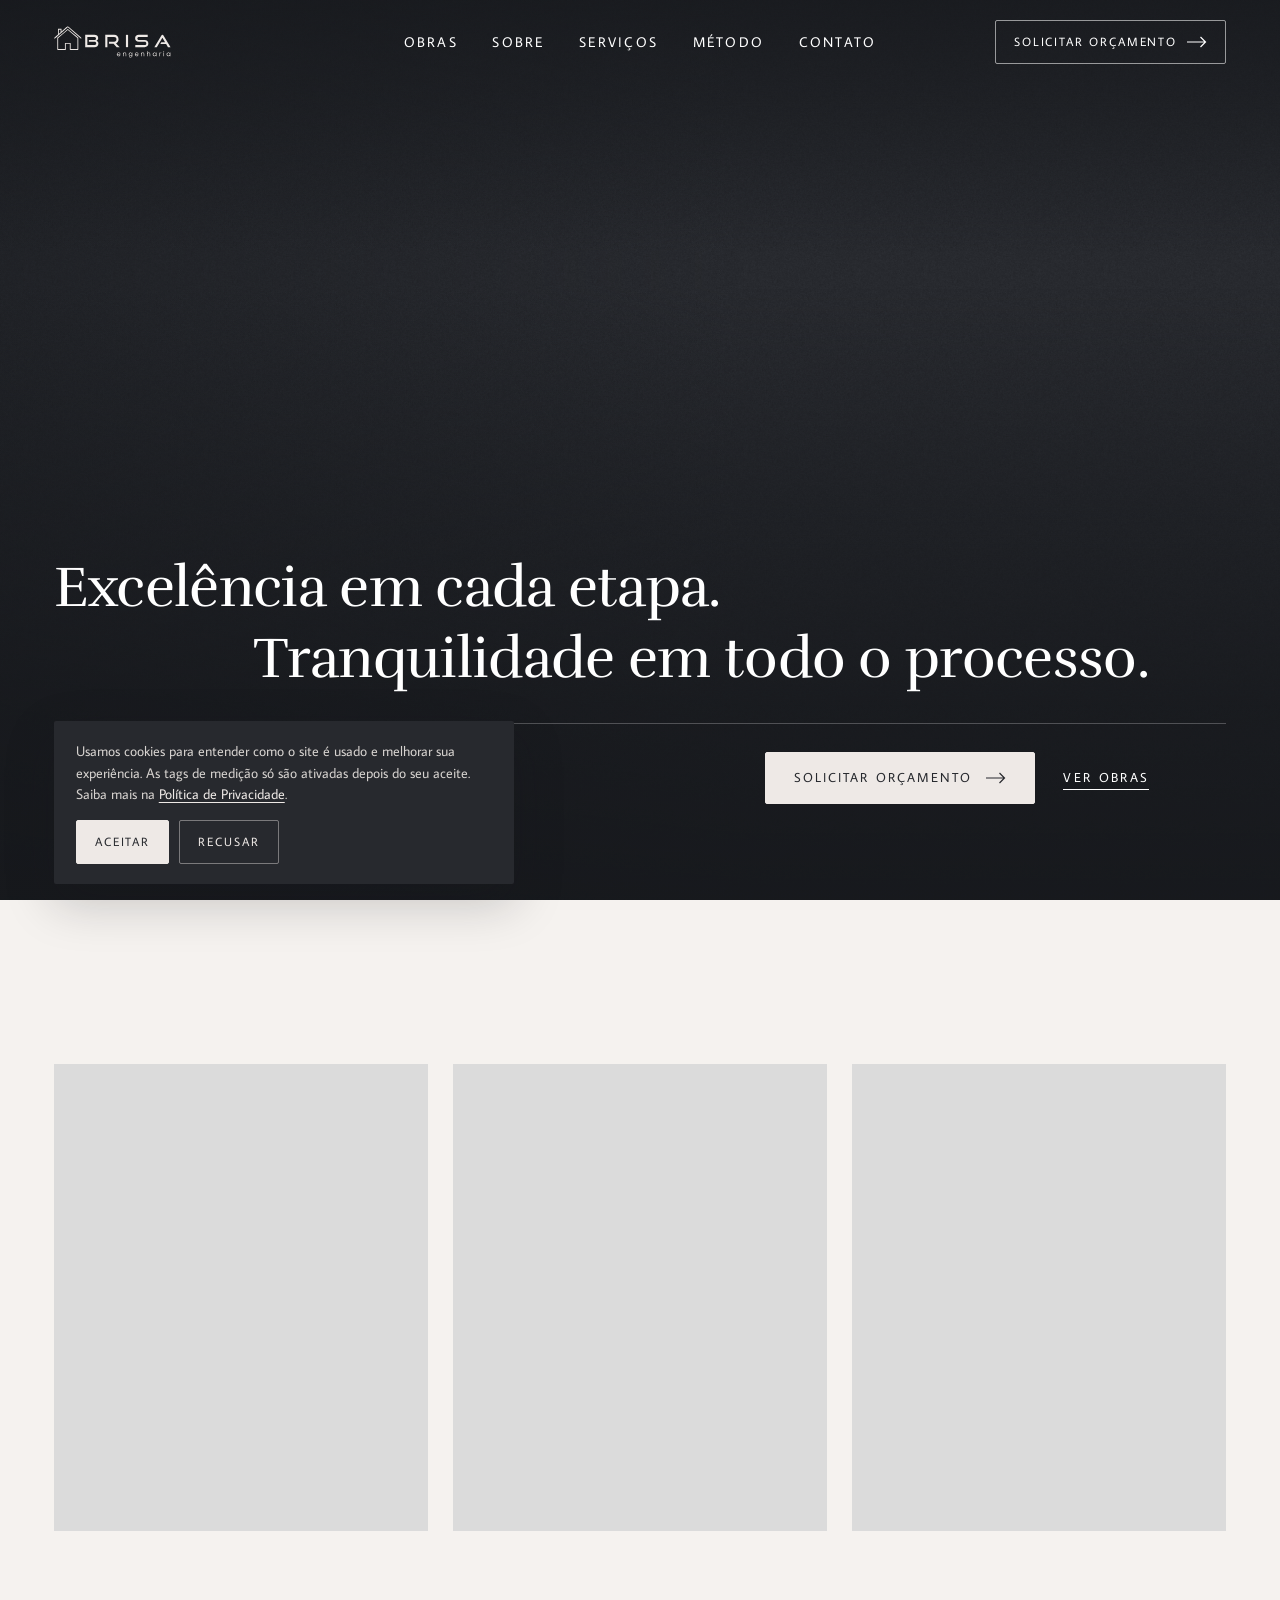
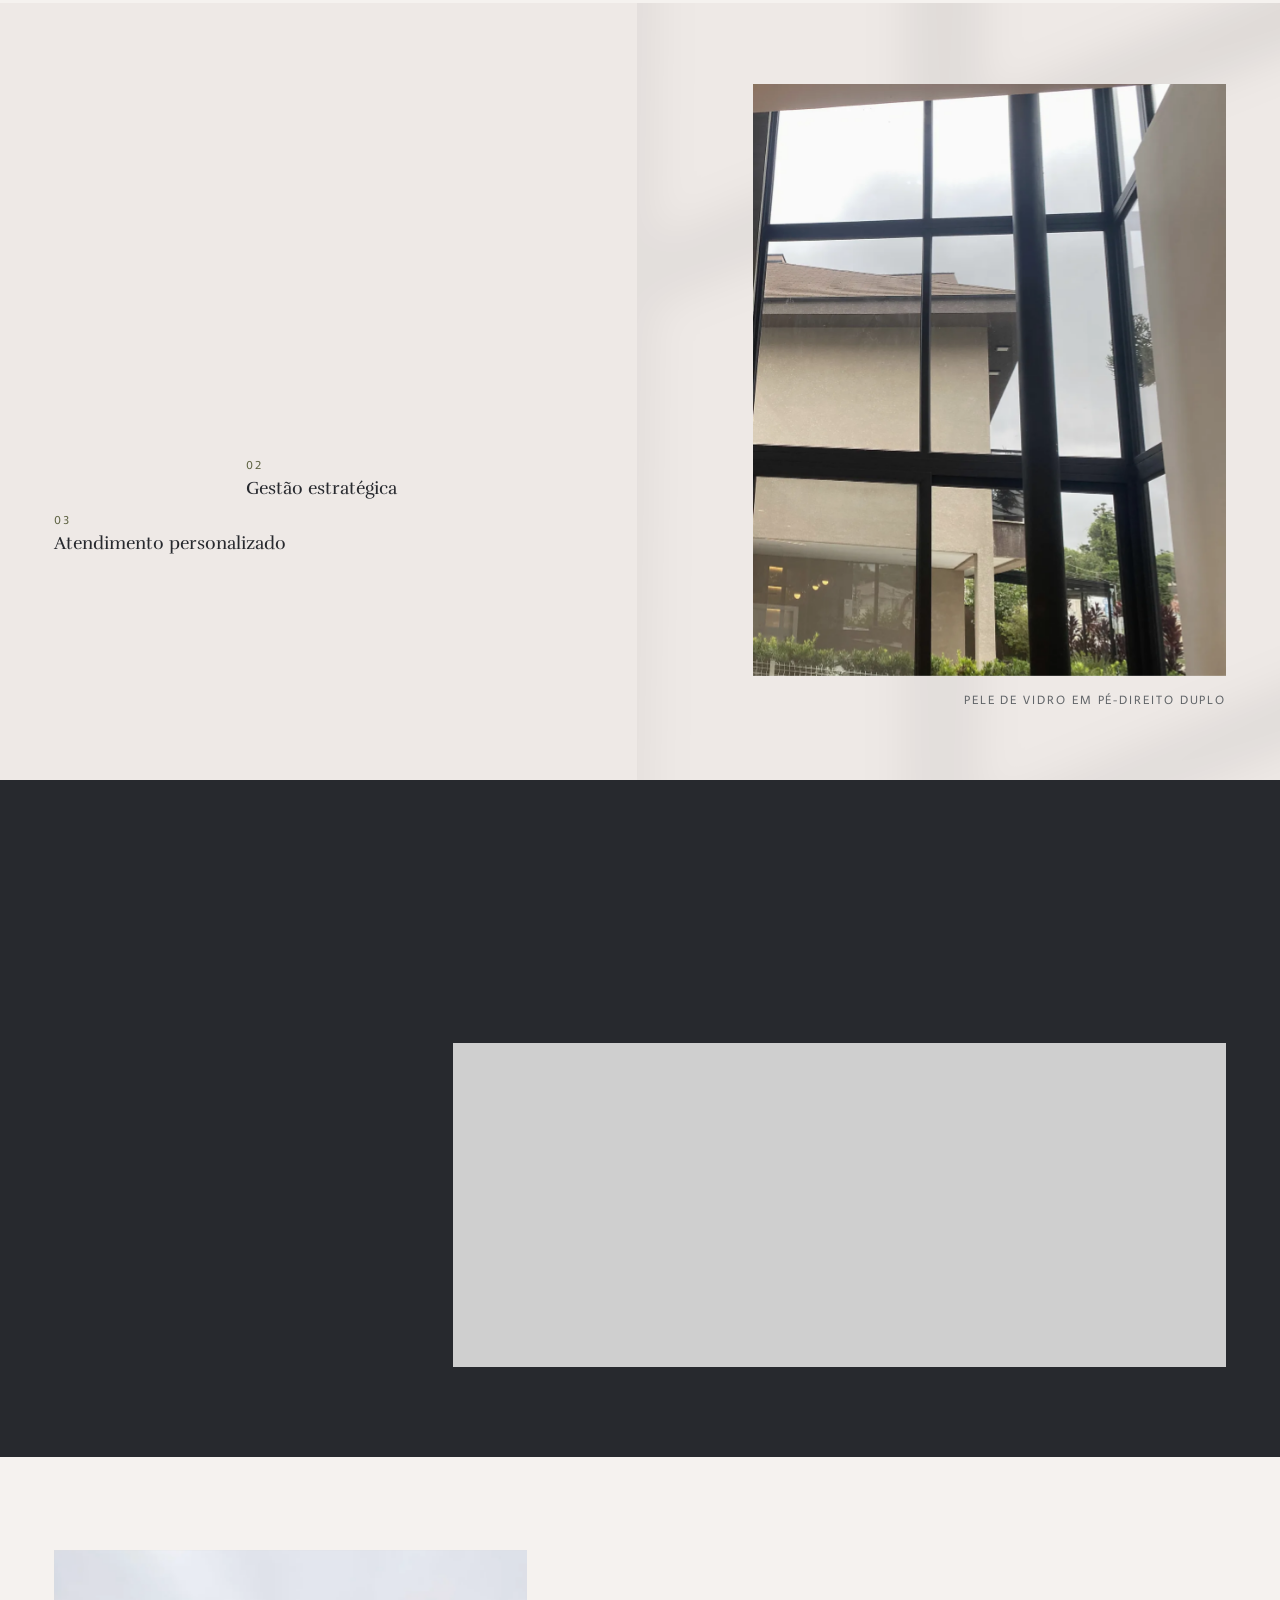
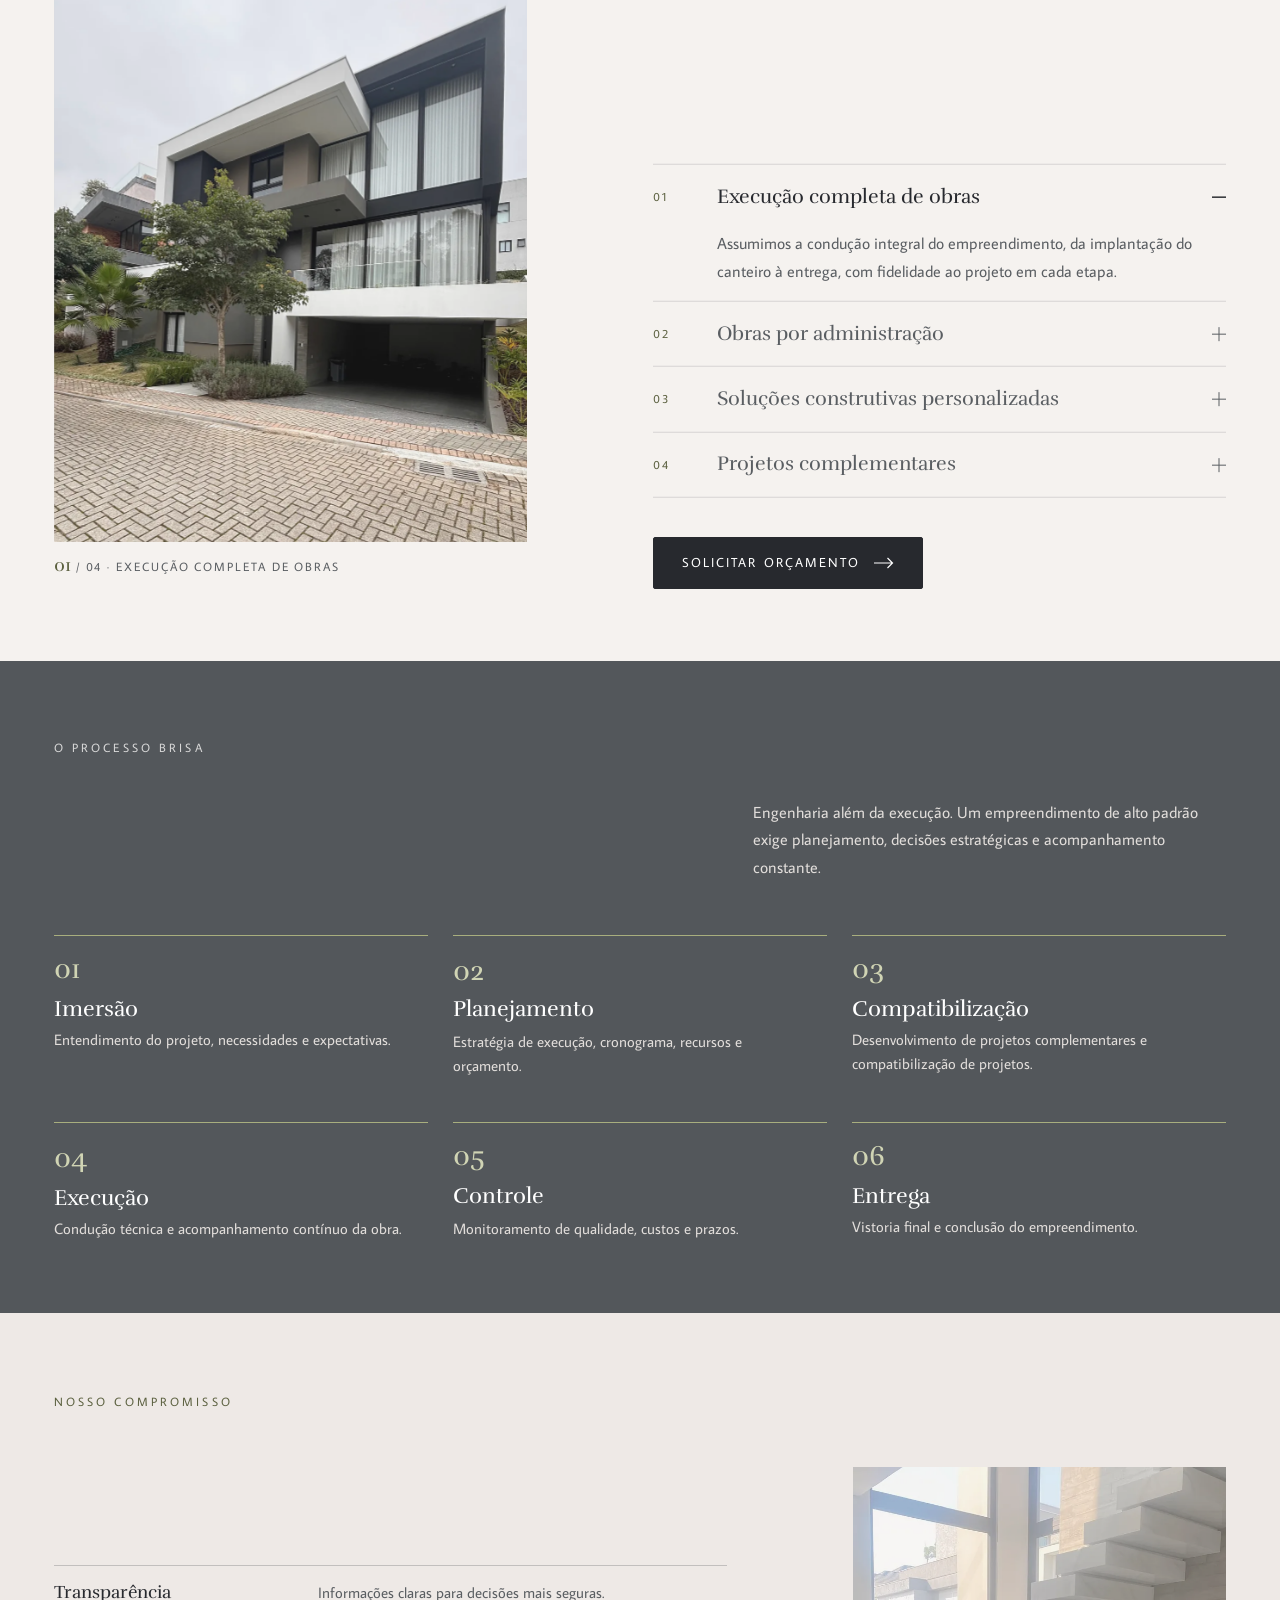
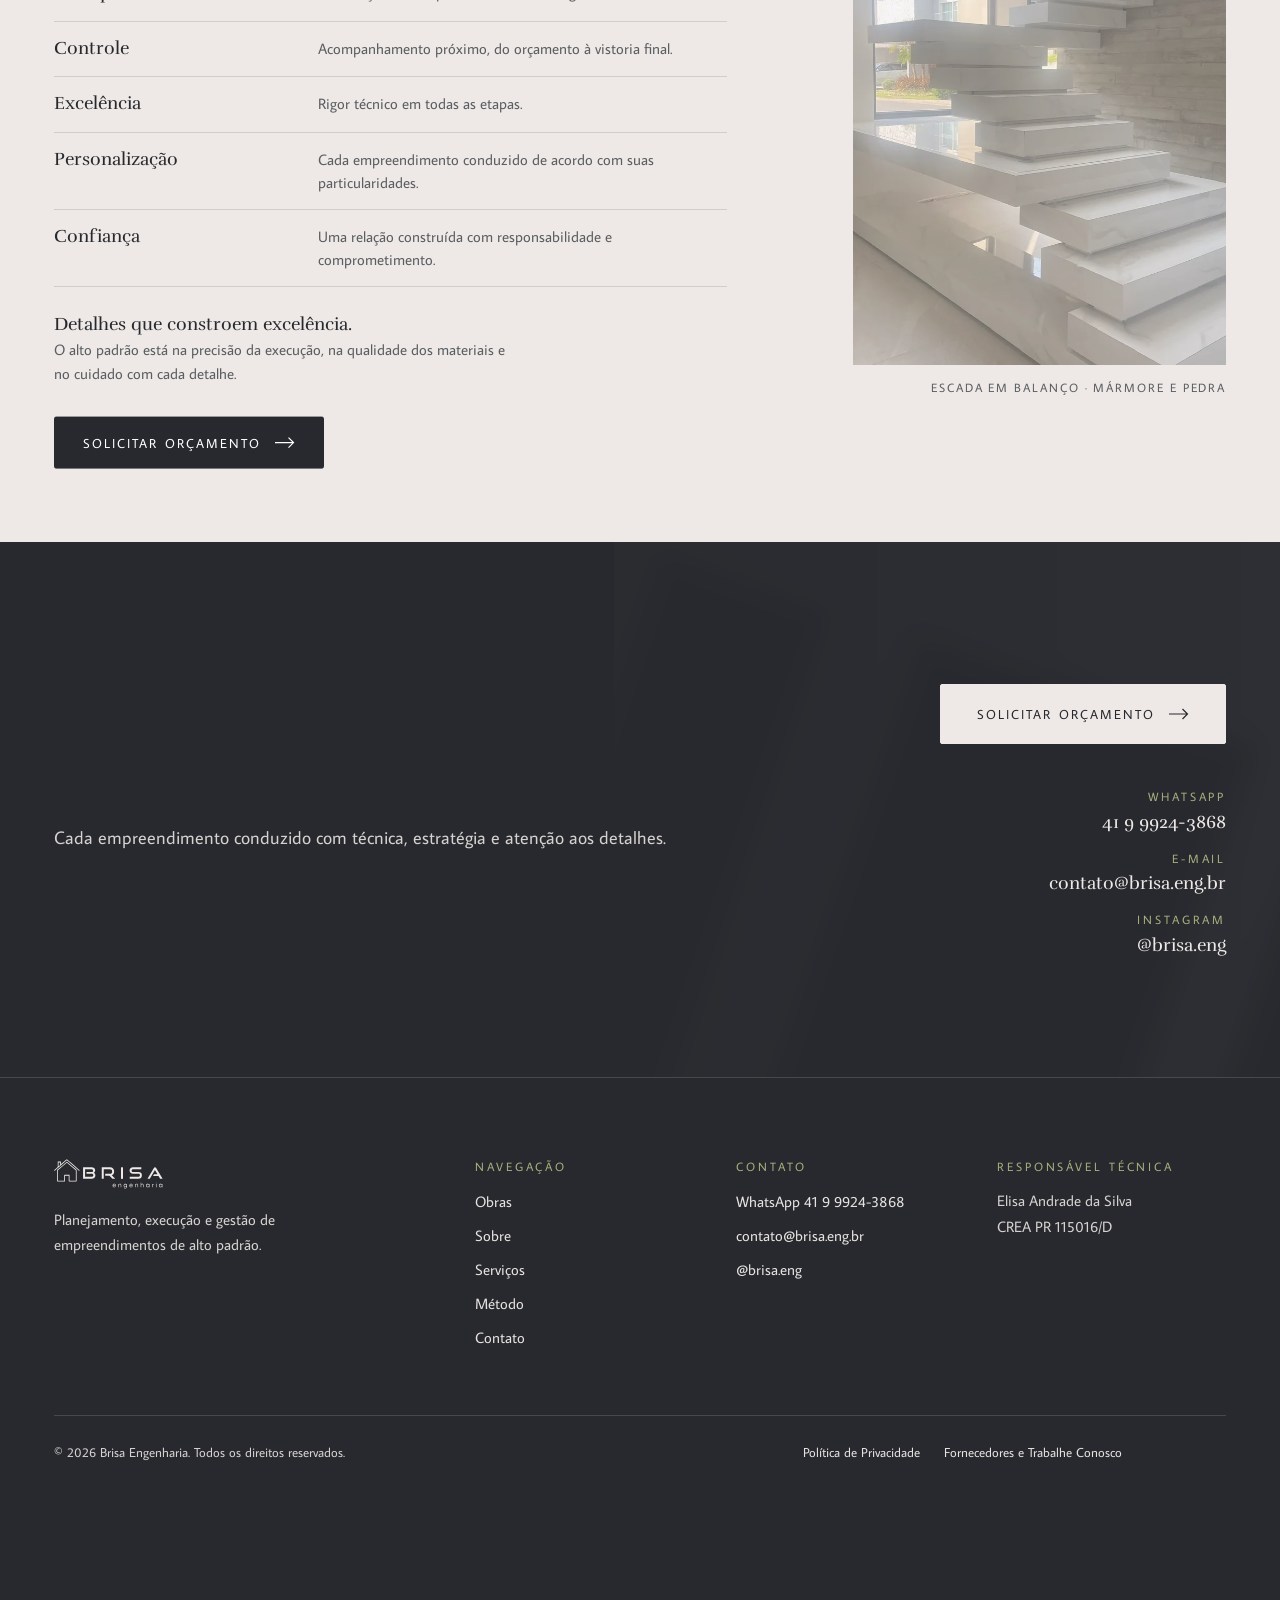
==== commit 4f2c999a: "ajustes" ====
--- a/deploy-vercel/index.html
+++ b/deploy-vercel/index.html
@@ -65,7 +65,7 @@
 <link rel="preload" as="image" href="assets/img/cine/cine-01-d.webp?v=4" media="(min-width:1025px), (min-width:641px) and (orientation:landscape)" fetchpriority="high">
 
 <link rel="stylesheet" href="assets/vendor/lenis.css">
-<link rel="stylesheet" href="css/styles.css?v=3">
+<link rel="stylesheet" href="css/styles.css?v=4">
 <link rel="stylesheet" href="css/motion.css?v=3">
 <script>
 /* Gate do movimento: todo estado inicial invisível vive atrás de html[data-motion].
@@ -203,11 +203,11 @@
              alt="Escada em balanço com degraus de mármore junto a uma parede revestida em madeira">
       </picture>
     </div>
-    <div class="cine__s" data-i="2" data-t="Cozinha com iluminação embutida" aria-hidden="true">
+    <div class="cine__s" data-i="2" data-t="Fachada com laje em balanço" aria-hidden="true">
       <picture>
-        <source media="(max-width:640px), (max-width:1024px) and (orientation:portrait)" data-srcset="assets/img/cine/cine-03-m.webp?v=4">
-        <img data-src="assets/img/cine/cine-03-d.webp?v=4" width="1920" height="1164" decoding="async"
-             alt="Cozinha com ilha central em pedra, coifa suspensa, marcenaria escura e iluminação embutida">
+        <source media="(max-width:640px), (max-width:1024px) and (orientation:portrait)" data-srcset="assets/img/cine/cine-03-m.webp?v=5">
+        <img data-src="assets/img/cine/cine-03-d.webp?v=5" width="1440" height="850" decoding="async"
+             alt="Fachada de casa finalizada com laje branca em balanço, volume escuro com esquadrias de piso a teto, guarda-corpo de vidro e jardim na frente">
       </picture>
     </div>
   </div>
@@ -232,7 +232,7 @@
       </div>
     </div>
     <div class="cine__meta">
-      <p class="cine__cap"><span class="cine__n" aria-hidden="true"><span data-cine-n>01</span><span class="cine__tot">&nbsp;/&nbsp;03</span></span><span data-cine-t>Living de pé-direito duplo</span></p>
+      <p class="cine__cap"><span data-cine-t>Living de pé-direito duplo</span></p>
       <span class="cine__prog" aria-hidden="true"><i><b></b></i><i><b></b></i><i><b></b></i></span>
       <button class="cine__pause" type="button" hidden aria-pressed="false" aria-label="Pausar a troca de fotos">
         <svg class="cine__ic cine__ic--p" viewBox="0 0 16 16" aria-hidden="true"><path d="M5 3.5v9M11 3.5v9" stroke="currentColor" stroke-width="1.4" fill="none"/></svg>
@@ -676,7 +676,7 @@
 <script src="assets/vendor/CustomEase.min.js" defer></script>
 <script src="assets/vendor/lenis.min.js" defer></script>
 <script src="js/motion.js?v=3" defer></script>
-<script src="js/app.js?v=3" defer></script>
+<script src="js/app.js?v=4" defer></script>
 
 <!-- BuildV: Merlin (popup) ================================================
      Carrega 700ms depois do load. O Merlin nao grava cookie e o botao so
--- a/deploy-vercel/css/styles.css
+++ b/deploy-vercel/css/styles.css
@@ -366,10 +366,7 @@
 .lnk--light{color:var(--paper)}
 
 .cine__meta{display:flex;align-items:center;gap:12px 22px;flex-wrap:wrap;margin-top:clamp(12px, 2.2svh, 22px);min-height:44px}
-.cine__cap{display:flex;align-items:baseline;gap:14px;font:400 .75rem/1.4 var(--ff-body);letter-spacing:.18em;text-transform:uppercase;color:rgba(255,255,255,.92)}
-.cine__n{display:inline-flex;align-items:baseline;font:400 1.0625rem/1 var(--ff-display);letter-spacing:.02em;color:var(--paper)}
-.cine__tot{font-size:.8125rem;color:rgba(255,255,255,.86)}
-.cine:not([data-show]) .cine__tot{display:none}
+.cine__cap{font:400 .75rem/1.4 var(--ff-body);letter-spacing:.18em;text-transform:uppercase;color:rgba(255,255,255,.92)}
 .cine__prog{display:none;gap:6px;align-items:center}
 .cine[data-show] .cine__prog{display:inline-flex}
 .cine__prog i{display:block;width:28px;height:1px;background:rgba(255,255,255,.35);overflow:hidden}
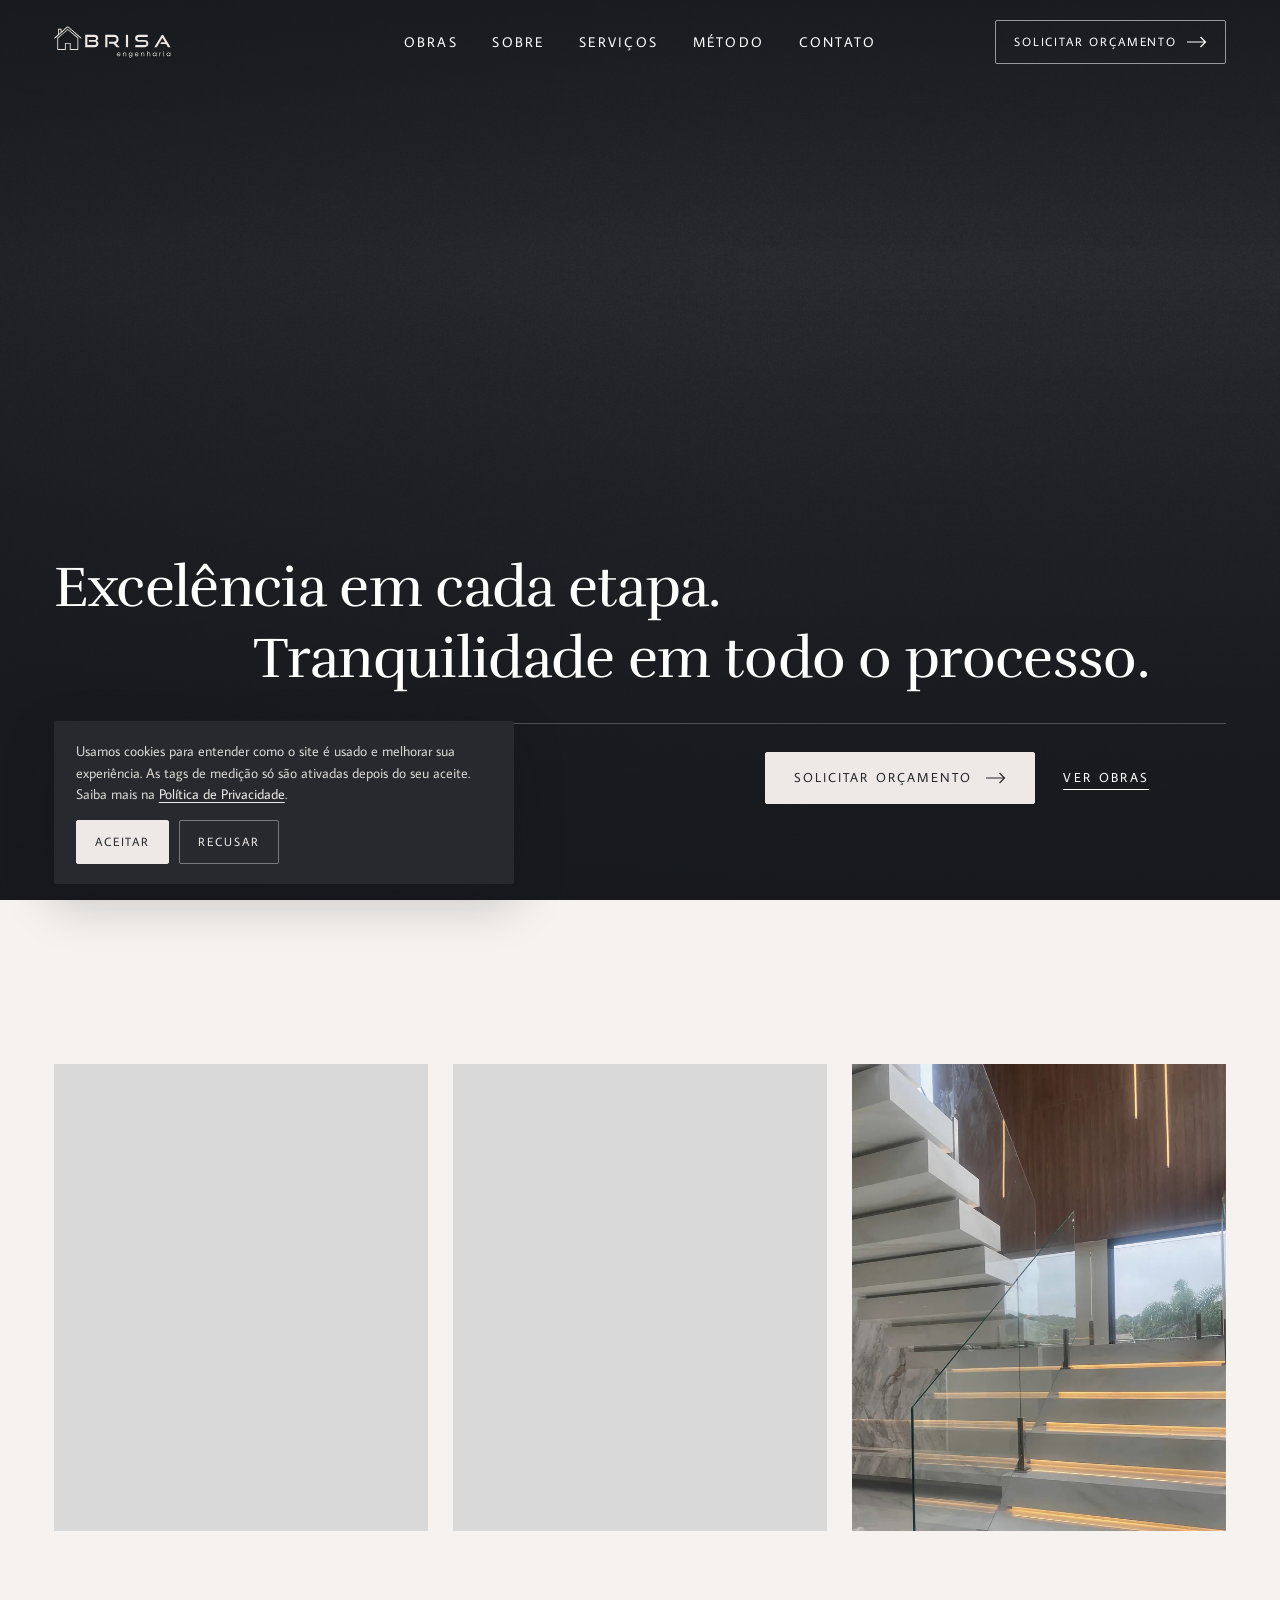
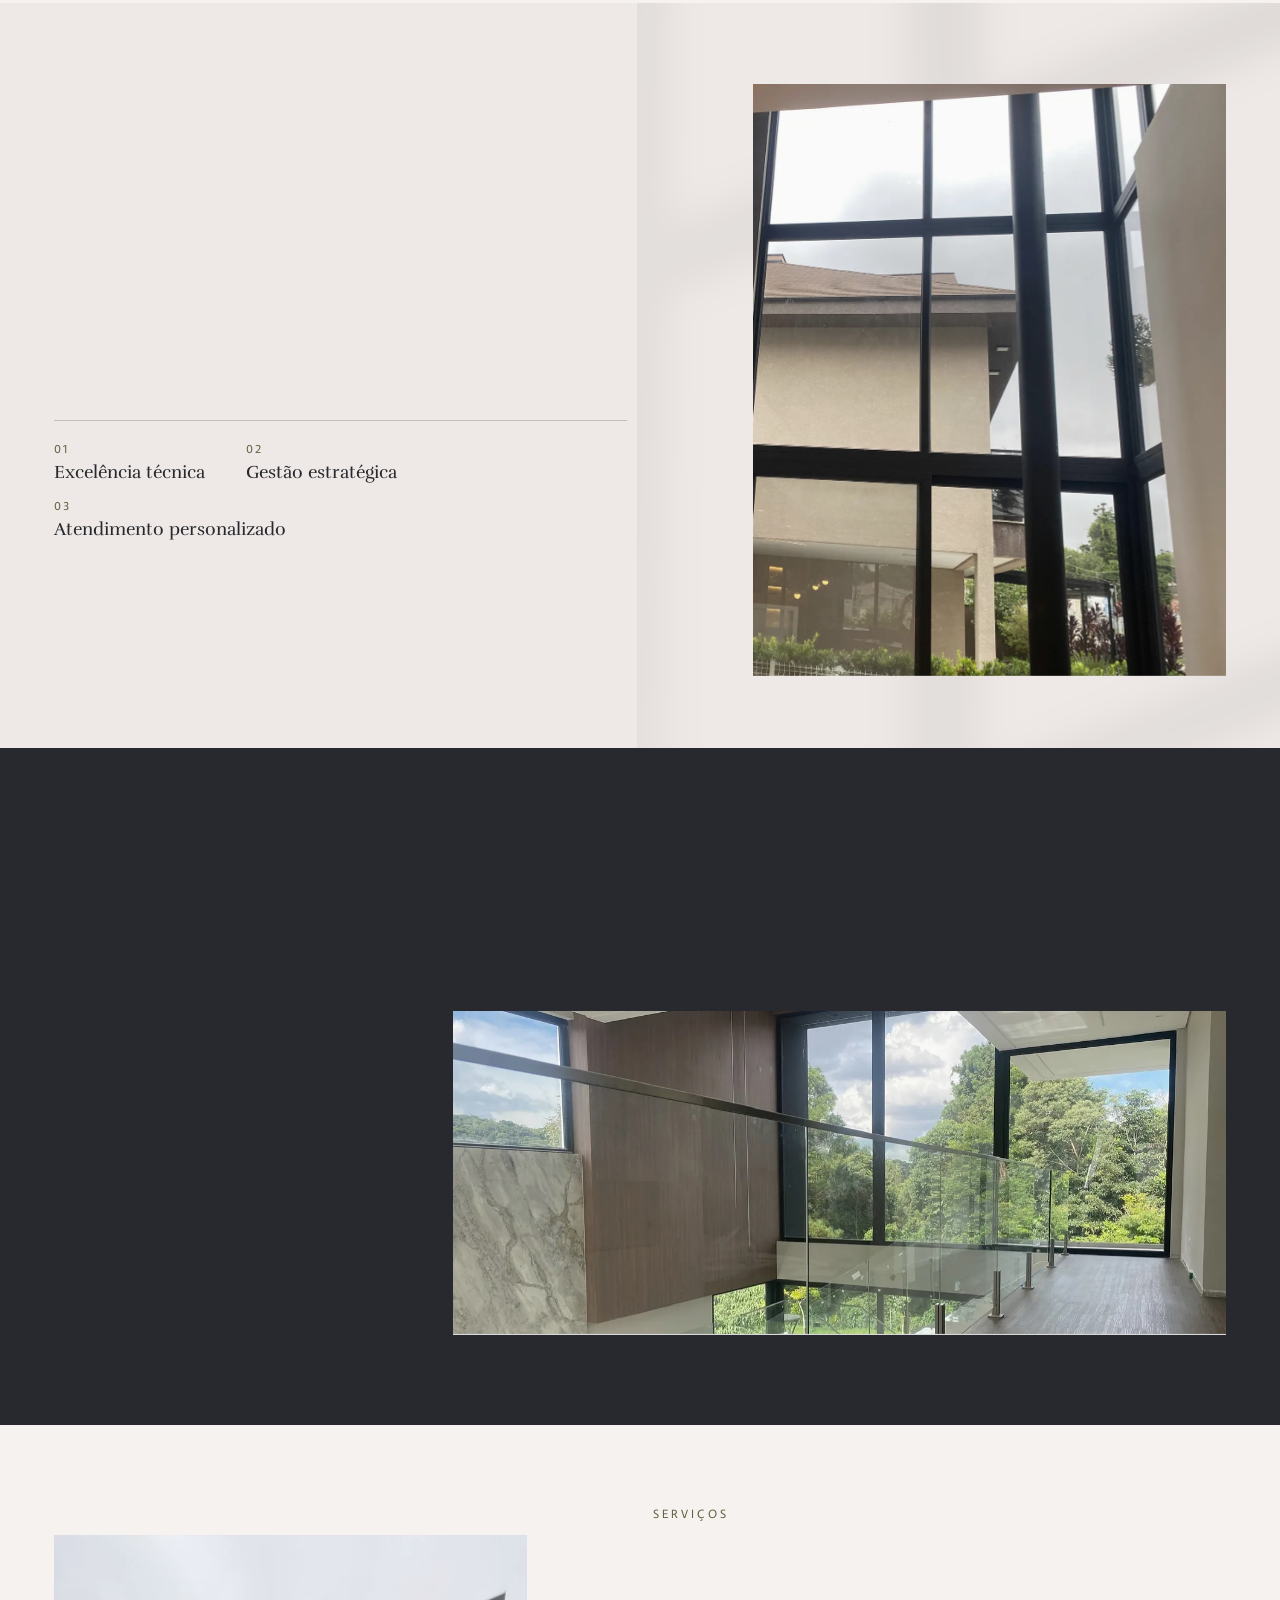
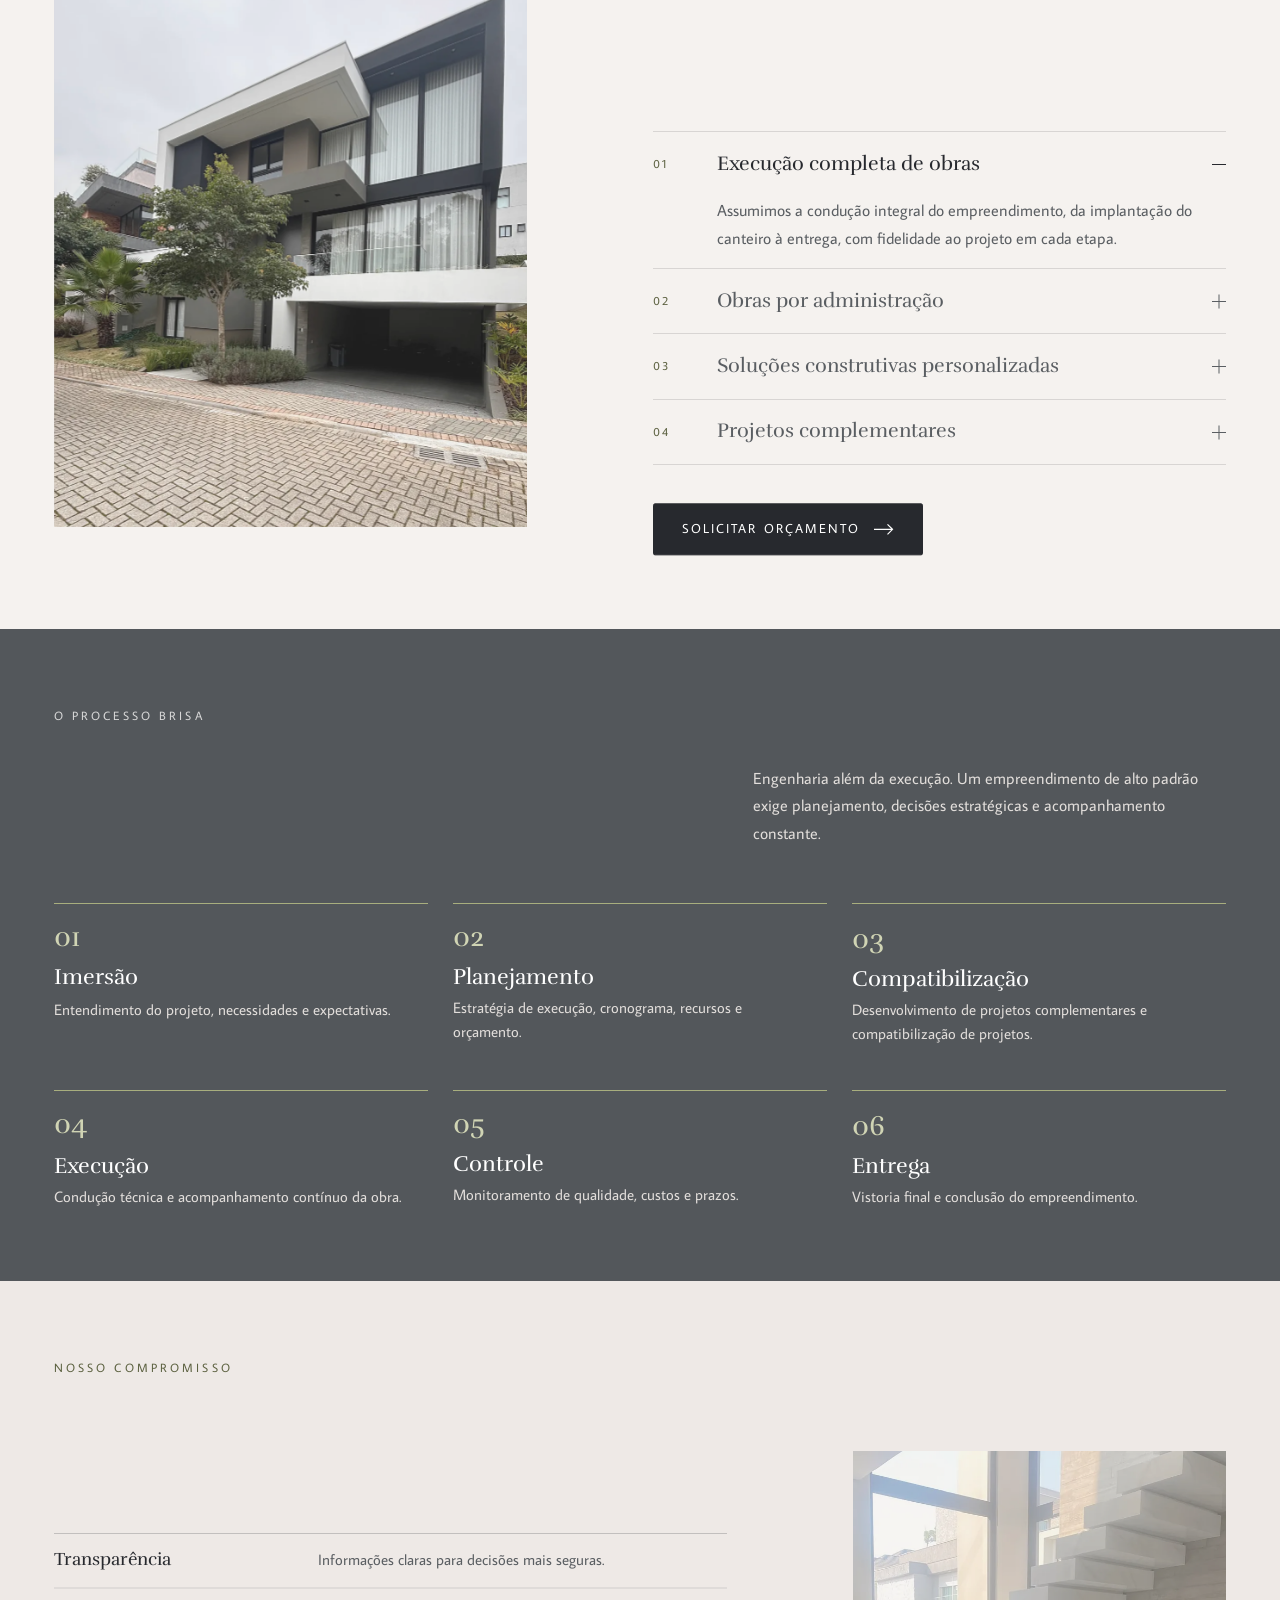
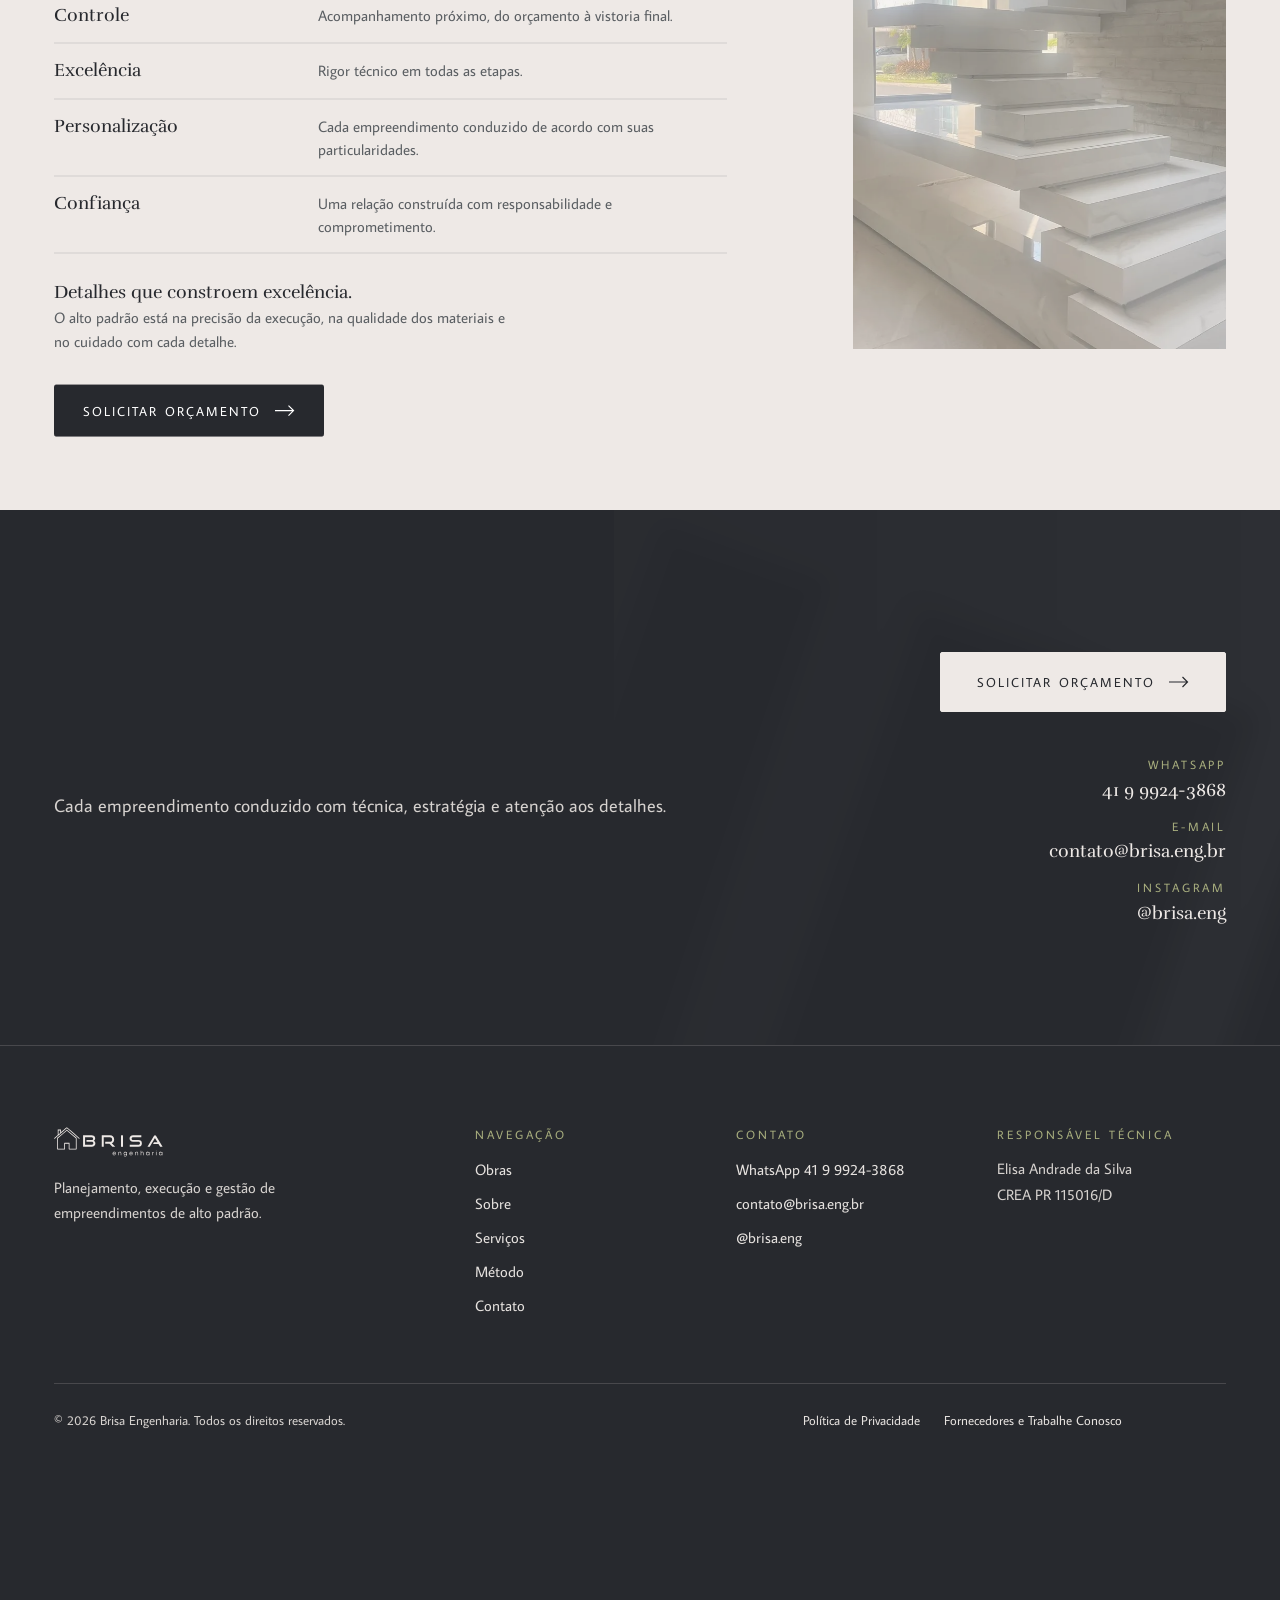
==== commit 8e2f2fe3: "ajustes" ====
--- a/deploy-vercel/index.html
+++ b/deploy-vercel/index.html
@@ -65,7 +65,7 @@
 <link rel="preload" as="image" href="assets/img/cine/cine-01-d.webp?v=4" media="(min-width:1025px), (min-width:641px) and (orientation:landscape)" fetchpriority="high">
 
 <link rel="stylesheet" href="assets/vendor/lenis.css">
-<link rel="stylesheet" href="css/styles.css?v=4">
+<link rel="stylesheet" href="css/styles.css?v=5">
 <link rel="stylesheet" href="css/motion.css?v=3">
 <script>
 /* Gate do movimento: todo estado inicial invisível vive atrás de html[data-motion].
@@ -189,25 +189,25 @@
      O degradê é fixo em relação ao texto: só a foto se move por baixo. -->
 <section class="hero cine" id="topo" aria-labelledby="h-hero" data-bg="dark">
   <div class="cine__media">
-    <div class="cine__s is-on" data-i="0" data-t="Living de pé-direito duplo">
+    <div class="cine__s is-on" data-i="0">
       <picture>
         <source media="(max-width:640px), (max-width:1024px) and (orientation:portrait)" srcset="assets/img/cine/cine-01-m.webp?v=4">
         <img src="assets/img/cine/cine-01-d.webp?v=4" width="1920" height="990" fetchpriority="high" decoding="async"
              alt="Living de pé-direito duplo com pele de vidro, escada em balanço, lustre dourado e vista para a mata">
       </picture>
     </div>
-    <div class="cine__s" data-i="1" data-t="Escada em balanço" aria-hidden="true">
+    <div class="cine__s" data-i="1" aria-hidden="true">
       <picture>
         <source media="(max-width:640px), (max-width:1024px) and (orientation:portrait)" data-srcset="assets/img/cine/cine-02-m.webp?v=4">
         <img data-src="assets/img/cine/cine-02-d.webp?v=4" width="1280" height="850" decoding="async"
              alt="Escada em balanço com degraus de mármore junto a uma parede revestida em madeira">
       </picture>
     </div>
-    <div class="cine__s" data-i="2" data-t="Fachada com laje em balanço" aria-hidden="true">
+    <div class="cine__s" data-i="2" aria-hidden="true">
       <picture>
-        <source media="(max-width:640px), (max-width:1024px) and (orientation:portrait)" data-srcset="assets/img/cine/cine-03-m.webp?v=5">
-        <img data-src="assets/img/cine/cine-03-d.webp?v=5" width="1440" height="850" decoding="async"
-             alt="Fachada de casa finalizada com laje branca em balanço, volume escuro com esquadrias de piso a teto, guarda-corpo de vidro e jardim na frente">
+        <source media="(max-width:640px), (max-width:1024px) and (orientation:portrait)" data-srcset="assets/img/cine/cine-03-m.webp?v=6">
+        <img data-src="assets/img/cine/cine-03-d.webp?v=6" width="1440" height="850" decoding="async"
+             alt="Fachada da Obra HV59 com pele de vidro, moldura revestida em madeira, balcão com guarda-corpo de vidro e céu azul">
       </picture>
     </div>
   </div>
@@ -232,7 +232,6 @@
       </div>
     </div>
     <div class="cine__meta">
-      <p class="cine__cap"><span data-cine-t>Living de pé-direito duplo</span></p>
       <span class="cine__prog" aria-hidden="true"><i><b></b></i><i><b></b></i><i><b></b></i></span>
       <button class="cine__pause" type="button" hidden aria-pressed="false" aria-label="Pausar a troca de fotos">
         <svg class="cine__ic cine__ic--p" viewBox="0 0 16 16" aria-hidden="true"><path d="M5 3.5v9M11 3.5v9" stroke="currentColor" stroke-width="1.4" fill="none"/></svg>
@@ -258,12 +257,12 @@
         <button class="obra__btn" type="button"
           data-title="Obra HV17"
           data-sub="Projeto arquitetônico: Paola Cury"
-          data-gallery="assets/img/obras/hv17/01.webp?v=3|assets/img/obras/hv17/02.webp?v=3|assets/img/obras/hv17/03.webp?v=3|assets/img/obras/hv17/04.webp?v=3"
+          data-gallery="assets/img/obras/hv17/01.webp?v=4|assets/img/obras/hv17/02.webp?v=4|assets/img/obras/hv17/03.webp?v=4|assets/img/obras/hv17/04.webp?v=4"
           aria-label="Obra HV17, projeto arquitetônico de Paola Cury. Abrir galeria com 4 fotos">
           <span class="obra__fig fx" data-m="expo">
             <picture class="fx__p">
-              <source media="(max-width: 900px)" srcset="assets/img/obras/hv17/capa-larga.webp?v=3" width="1400" height="875">
-              <img src="assets/img/obras/hv17/capa.webp?v=3" width="1000" height="1250" loading="lazy" decoding="async"
+              <source media="(max-width: 900px)" srcset="assets/img/obras/hv17/capa-larga.webp?v=4" width="1400" height="875">
+              <img src="assets/img/obras/hv17/capa.webp?v=4" width="1000" height="1250" loading="lazy" decoding="async"
                    alt="Fachada da Obra HV17, residência concluída, com jardim e pátio de acesso">
             </picture>
             <span class="fx__v" aria-hidden="true"></span>
@@ -278,44 +277,44 @@
 
       <li class="obra">
         <button class="obra__btn" type="button"
-          data-title="Obra BPR14"
-          data-sub="Fachada e volumetria"
-          data-gallery="assets/img/obras/BPR14/01.webp?v=3|assets/img/obras/BPR14/02.webp?v=3|assets/img/obras/BPR14/03.webp?v=3"
-          aria-label="Obra BPR14, fachada e volumetria. Abrir galeria com 3 fotos">
+          data-title="Obra HV59"
+          data-sub="Projeto arquitetônico: Maximiliano Scandelari"
+          data-gallery="assets/img/obras/HV59/01.webp?v=4|assets/img/obras/HV59/02.webp?v=4|assets/img/obras/HV59/03.webp?v=4"
+          aria-label="Obra HV59, projeto arquitetônico de Maximiliano Scandelari. Abrir galeria com 3 fotos">
           <span class="obra__fig fx" data-m="expo">
             <picture class="fx__p">
-              <source media="(max-width: 900px)" srcset="assets/img/obras/BPR14/capa-larga.webp?v=3" width="1400" height="875">
-              <img src="assets/img/obras/BPR14/capa.webp?v=3" width="1000" height="1250" loading="lazy" decoding="async"
-                   alt="Fachada com revestimento em madeira, pele de vidro e volume em pedra">
+              <source media="(max-width: 900px)" srcset="assets/img/obras/HV59/capa-larga.webp?v=4" width="1400" height="875">
+              <img src="assets/img/obras/HV59/capa.webp?v=4" width="1000" height="1250" loading="lazy" decoding="async"
+                   alt="Fachada da Obra HV59 com revestimento em madeira, pele de vidro e volume em pedra">
             </picture>
             <span class="fx__v" aria-hidden="true"></span>
           </span>
           <span class="obra__cap" aria-hidden="true">
             <span class="obra__n">02</span>
-            <span class="obra__t">Obra BPR14</span>
-            <span class="obra__m">Fachada e volumetria · 3 fotos</span>
+            <span class="obra__t">Obra HV59</span>
+            <span class="obra__m">Projeto arquitetônico: Maximiliano Scandelari · 3 fotos</span>
           </span>
         </button>
       </li>
 
       <li class="obra">
         <button class="obra__btn" type="button"
-          data-title="Obra HV59"
-          data-sub="Ambientes integrados"
-          data-gallery="assets/img/obras/HV59/01.webp?v=3|assets/img/obras/HV59/02.webp?v=3|assets/img/obras/HV59/03.webp?v=3|assets/img/obras/HV59/04.webp?v=3|assets/img/obras/HV59/05.webp?v=3|assets/img/obras/HV59/06.webp?v=3"
-          aria-label="Obra HV59, ambientes integrados. Abrir galeria com 6 fotos">
+          data-title="Obra BPR14"
+          data-sub="Barigui Park Royale"
+          data-gallery="assets/img/obras/BPR14/01.webp?v=4|assets/img/obras/BPR14/02.webp?v=4|assets/img/obras/BPR14/03.webp?v=4|assets/img/obras/BPR14/04.webp?v=4|assets/img/obras/BPR14/05.webp?v=4|assets/img/obras/BPR14/06.webp?v=4|assets/img/obras/BPR14/07.webp?v=4|assets/img/obras/BPR14/08.webp?v=4|assets/img/obras/BPR14/09.webp?v=4"
+          aria-label="Obra BPR14, Barigui Park Royale. Abrir galeria com 9 fotos">
           <span class="obra__fig fx" data-m="expo">
             <picture class="fx__p">
-              <source media="(max-width: 900px)" srcset="assets/img/obras/HV59/capa-larga.webp?v=3" width="908" height="567">
-              <img src="assets/img/obras/HV59/capa.webp?v=3" width="728" height="910" loading="lazy" decoding="async"
+              <source media="(max-width: 900px)" srcset="assets/img/obras/BPR14/capa-larga.webp?v=4" width="908" height="567">
+              <img src="assets/img/obras/BPR14/capa.webp?v=4" width="728" height="910" loading="lazy" decoding="async"
                    alt="Escada em balanço com degraus iluminados, guarda-corpo de vidro e parede de mármore">
             </picture>
             <span class="fx__v" aria-hidden="true"></span>
           </span>
           <span class="obra__cap" aria-hidden="true">
             <span class="obra__n">03</span>
-            <span class="obra__t">Obra HV59</span>
-            <span class="obra__m">Ambientes integrados · 6 fotos</span>
+            <span class="obra__t">Obra BPR14</span>
+            <span class="obra__m">Barigui Park Royale · 9 fotos</span>
           </span>
         </button>
       </li>
@@ -356,7 +355,6 @@
         </picture>
         <span class="fx__v" aria-hidden="true"></span>
       </span>
-      <figcaption class="leg" data-m="bloco">Pele de vidro em pé-direito duplo</figcaption>
     </figure>
   </div>
 </section>
@@ -366,10 +364,6 @@
   <div class="wrap">
     <h2 class="t-quote faixa__q" id="h-faixa" data-m="linha">Mais do que executar uma obra, cuidamos do investimento por trás dela.</h2>
     <figure class="placa faixa__row">
-      <figcaption class="faixa__leg" data-m="bloco">
-        <span class="faixa__legt">Mezanino</span>
-        Parede de mármore e vista para a mata
-      </figcaption>
       <span class="fx faixa__fx" data-m="expo">
         <picture class="fx__p">
           <source media="(max-width:640px)" srcset="assets/img/faixa-m-v4.webp" width="1280" height="853">
@@ -395,7 +389,6 @@
         </span>
         <span class="fx__v"></span>
       </span>
-      <figcaption class="leg" data-m="bloco" aria-hidden="true"><span class="leg__n" data-svc-n>01</span> / 04 · <span data-svc-leg>Execução completa de obras</span></figcaption>
     </figure>
 
     <div class="serv__body">
@@ -572,7 +565,6 @@
         </picture>
         <span class="fx__v" aria-hidden="true"></span>
       </span>
-      <figcaption class="leg" data-m="bloco">Escada em balanço · Mármore e pedra</figcaption>
     </figure>
   </div>
 </section>
@@ -676,7 +668,7 @@
 <script src="assets/vendor/CustomEase.min.js" defer></script>
 <script src="assets/vendor/lenis.min.js" defer></script>
 <script src="js/motion.js?v=3" defer></script>
-<script src="js/app.js?v=4" defer></script>
+<script src="js/app.js?v=5" defer></script>
 
 <!-- BuildV: Merlin (popup) ================================================
      Carrega 700ms depois do load. O Merlin nao grava cookie e o botao so
--- a/deploy-vercel/css/styles.css
+++ b/deploy-vercel/css/styles.css
@@ -152,12 +152,6 @@
   opacity:max(var(--ev, 0), var(--xv, 0));
 }
 
-.leg{
-  margin-top:14px;
-  font:400 .75rem/1.5 var(--ff-body);letter-spacing:.16em;text-transform:uppercase;
-  color:var(--muted);
-}
-.leg__n{font:400 1.125rem/1 var(--ff-display);letter-spacing:0;color:var(--olive-ink)}
 
 /* filete: junta de 1px que desenha na entrada (elemento não textual) */
 .filete{display:block;height:1px;background:rgba(39,41,46,.22);transform-origin:0 50%}
@@ -366,7 +360,6 @@
 .lnk--light{color:var(--paper)}
 
 .cine__meta{display:flex;align-items:center;gap:12px 22px;flex-wrap:wrap;margin-top:clamp(12px, 2.2svh, 22px);min-height:44px}
-.cine__cap{font:400 .75rem/1.4 var(--ff-body);letter-spacing:.18em;text-transform:uppercase;color:rgba(255,255,255,.92)}
 .cine__prog{display:none;gap:6px;align-items:center}
 .cine[data-show] .cine__prog{display:inline-flex}
 .cine__prog i{display:block;width:28px;height:1px;background:rgba(255,255,255,.35);overflow:hidden}
@@ -403,7 +396,6 @@
   /* o canto inferior direito é da bolha do Merlin (72px) */
   .cine__meta,.cine__acts{padding-right:84px}
   .cine__meta{row-gap:6px}
-  .cine__cap{flex:1 1 100%}
   .cine__veil{
     background:
       linear-gradient(180deg, rgba(22,24,28,.72) 0%, rgba(22,24,28,0) 18%),
@@ -482,19 +474,16 @@
   aspect-ratio:4/5;width:auto;max-width:100%;margin-left:auto;
   height:min(calc((5 * var(--c) + 4 * var(--col-gap)) * 1.25), calc(100svh - var(--sec-t) - var(--sec-b) - 2.5rem));
 }
-.sobre__fig .leg{text-align:right}
 
 /* ================================================================= faixa
-   Entreato em ink: a frase sobre fundo sólido, a foto como placa ao lado
-   de uma legenda de museu. Acabou o texto sobre foto. */
+   Entreato em ink: a frase sobre fundo sólido, a foto como placa deslocada
+   à direita, sem legenda (pedido da cliente, 2026-10-01). */
 .faixa{background:var(--ink);color:var(--bone);padding:clamp(72px, 11svh, 120px) 0 clamp(64px, 10svh, 112px)}
 .faixa__q{max-width:19em;color:var(--bone)}
 .faixa__row{
   display:grid;grid-template-columns:repeat(12,minmax(0,1fr));column-gap:var(--col-gap);
   align-items:end;margin-top:clamp(36px, 6svh, 64px);
 }
-.faixa__leg{grid-column:1 / span 3;font-size:.8125rem;line-height:1.5;color:var(--on-ink)}
-.faixa__legt{display:block;margin-bottom:4px;font:400 1.0625rem/1.3 var(--ff-display);color:var(--bone)}
 .faixa__fx{grid-column:5 / -1;aspect-ratio:2.39/1;max-height:calc(100svh - 18rem)}
 
 /* ============================================================== serviços */
@@ -586,7 +575,6 @@
   aspect-ratio:3/4;width:auto;max-width:100%;margin-left:auto;
   height:min(calc((4 * var(--c) + 3 * var(--col-gap)) * 4 / 3), calc(100svh - var(--sec-t) - var(--sec-b) - 2.5rem));
 }
-.comp__fig .leg{text-align:right}
 
 /* ======================================================= contato (CTA) */
 .cta{
@@ -770,7 +758,6 @@
   .sobre__h,.serv__h,.cta__h,.comp__h{max-width:none}
   .sobre__fig{order:-1;margin-bottom:clamp(20px, 3.6svh, 36px)}
   .sobre__fig .fx{width:100%;height:clamp(160px, 26svh, 380px);aspect-ratio:auto}
-  .sobre__fig .leg{text-align:left}
   /* compromisso segue lado a lado no tablet: texto 7 colunas, foto 5 */
   .comp__txt{grid-column:1 / span 7}
   .comp__fig{grid-column:9 / -1}
@@ -780,7 +767,6 @@
 
   .faixa__row{grid-template-columns:minmax(0,1fr);row-gap:14px}
   .faixa__fx{grid-column:auto;grid-row:1;max-height:none}
-  .faixa__leg{grid-column:auto;grid-row:2}
 
   .serv__fig{margin-bottom:clamp(20px, 3.6svh, 36px)}
   .serv__media{width:100%;height:clamp(150px, 22svh, 320px);aspect-ratio:auto}
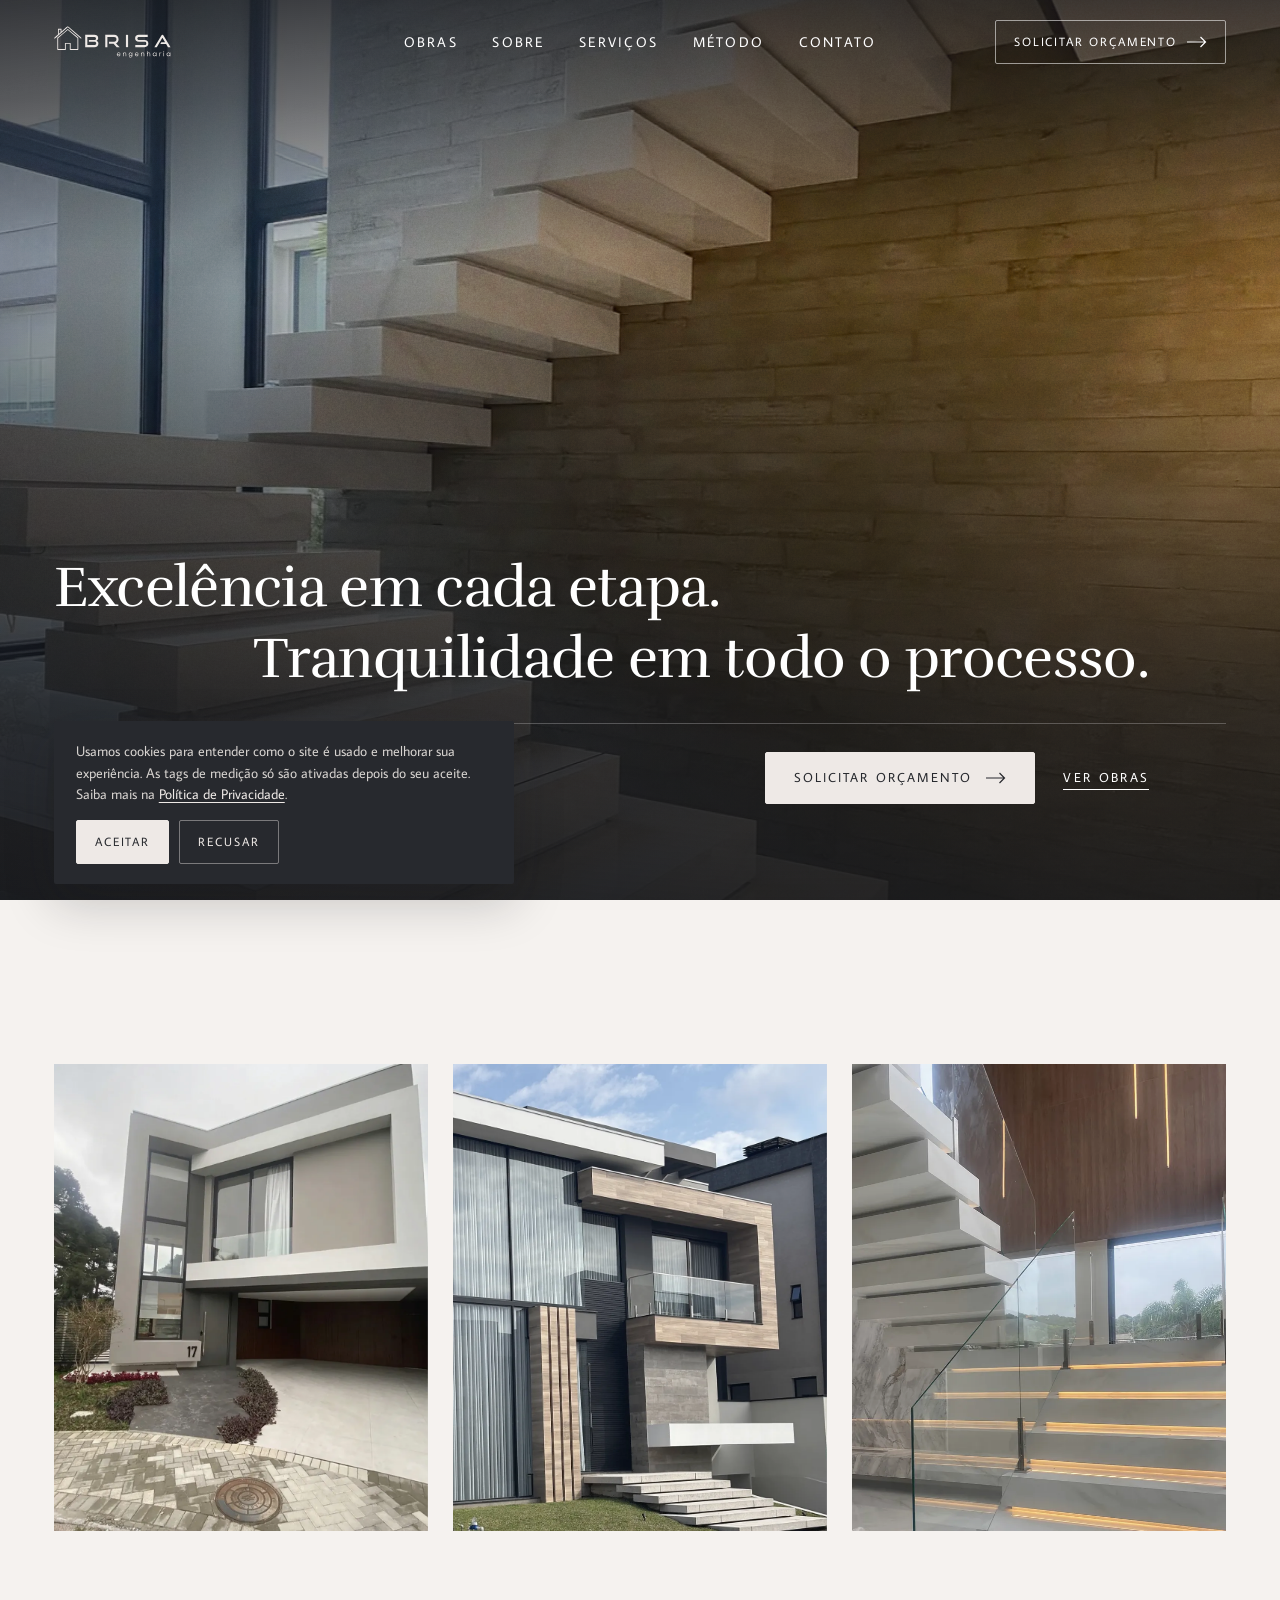
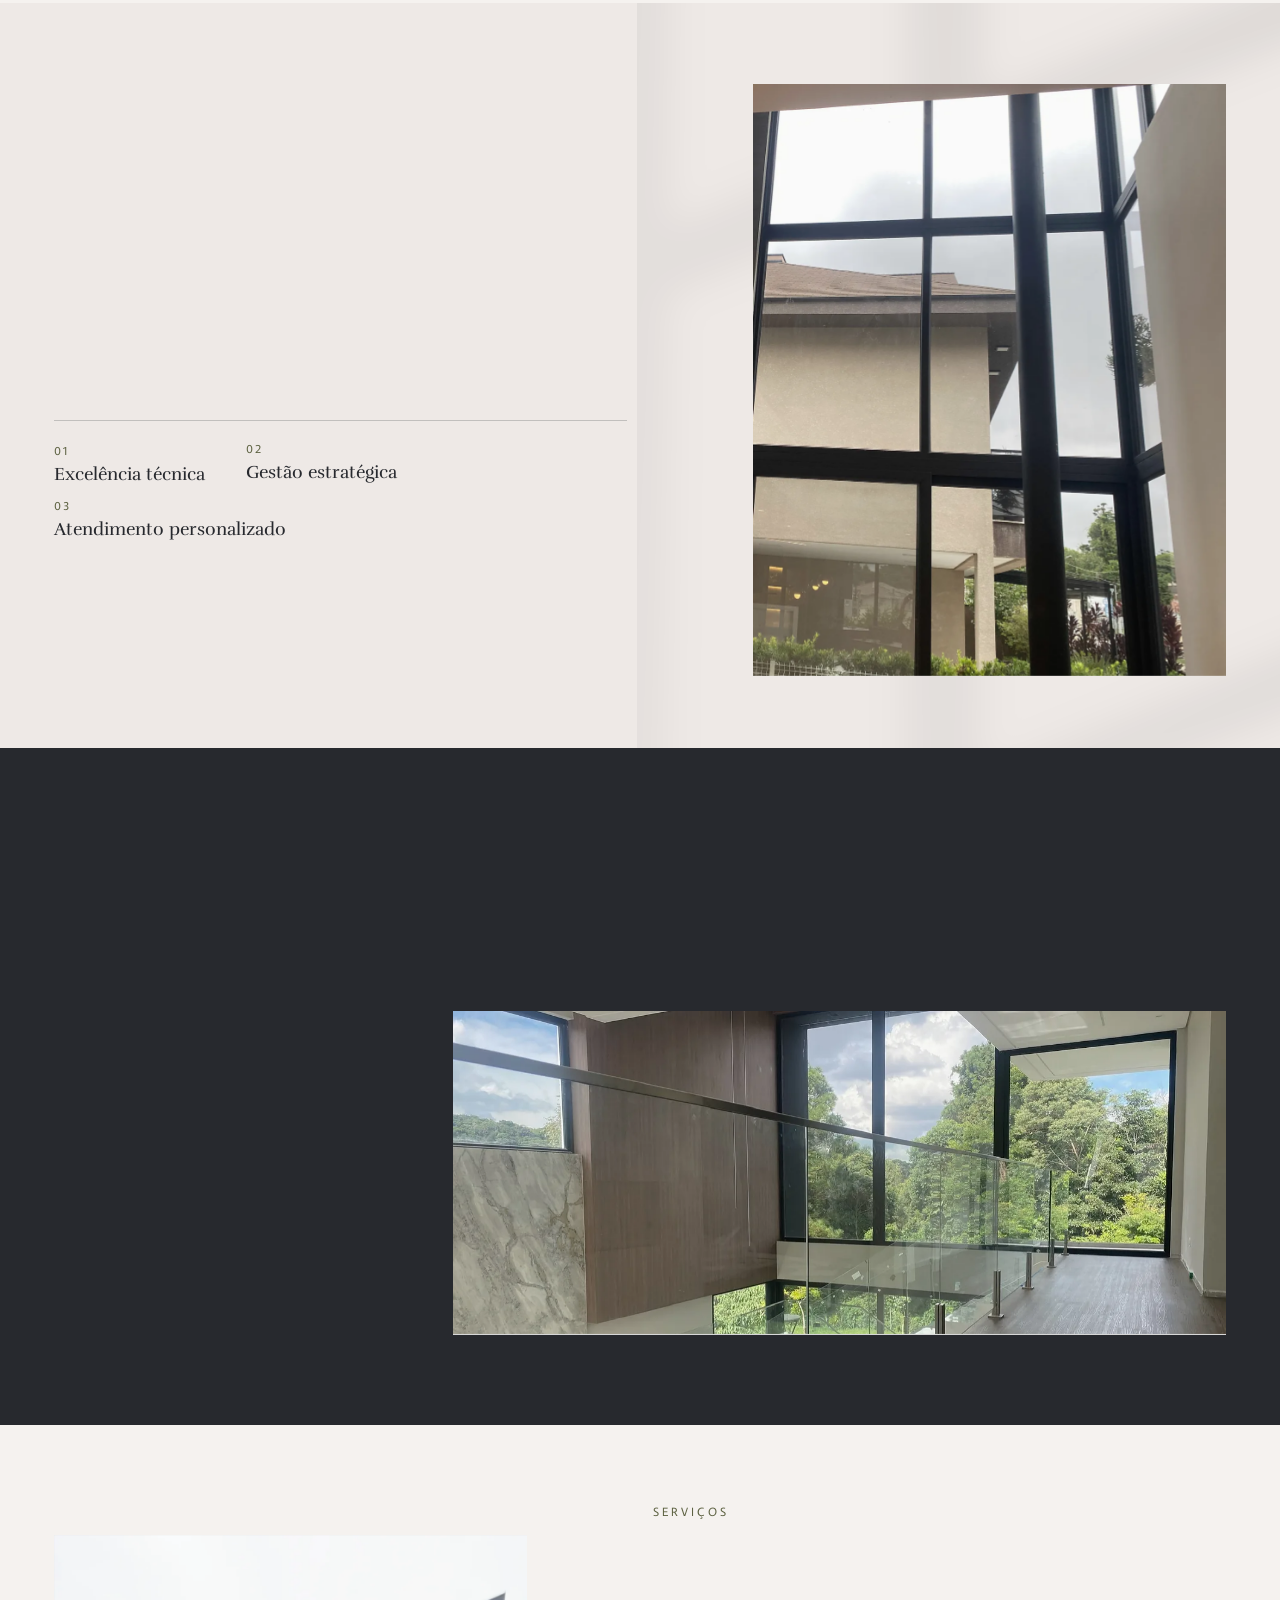
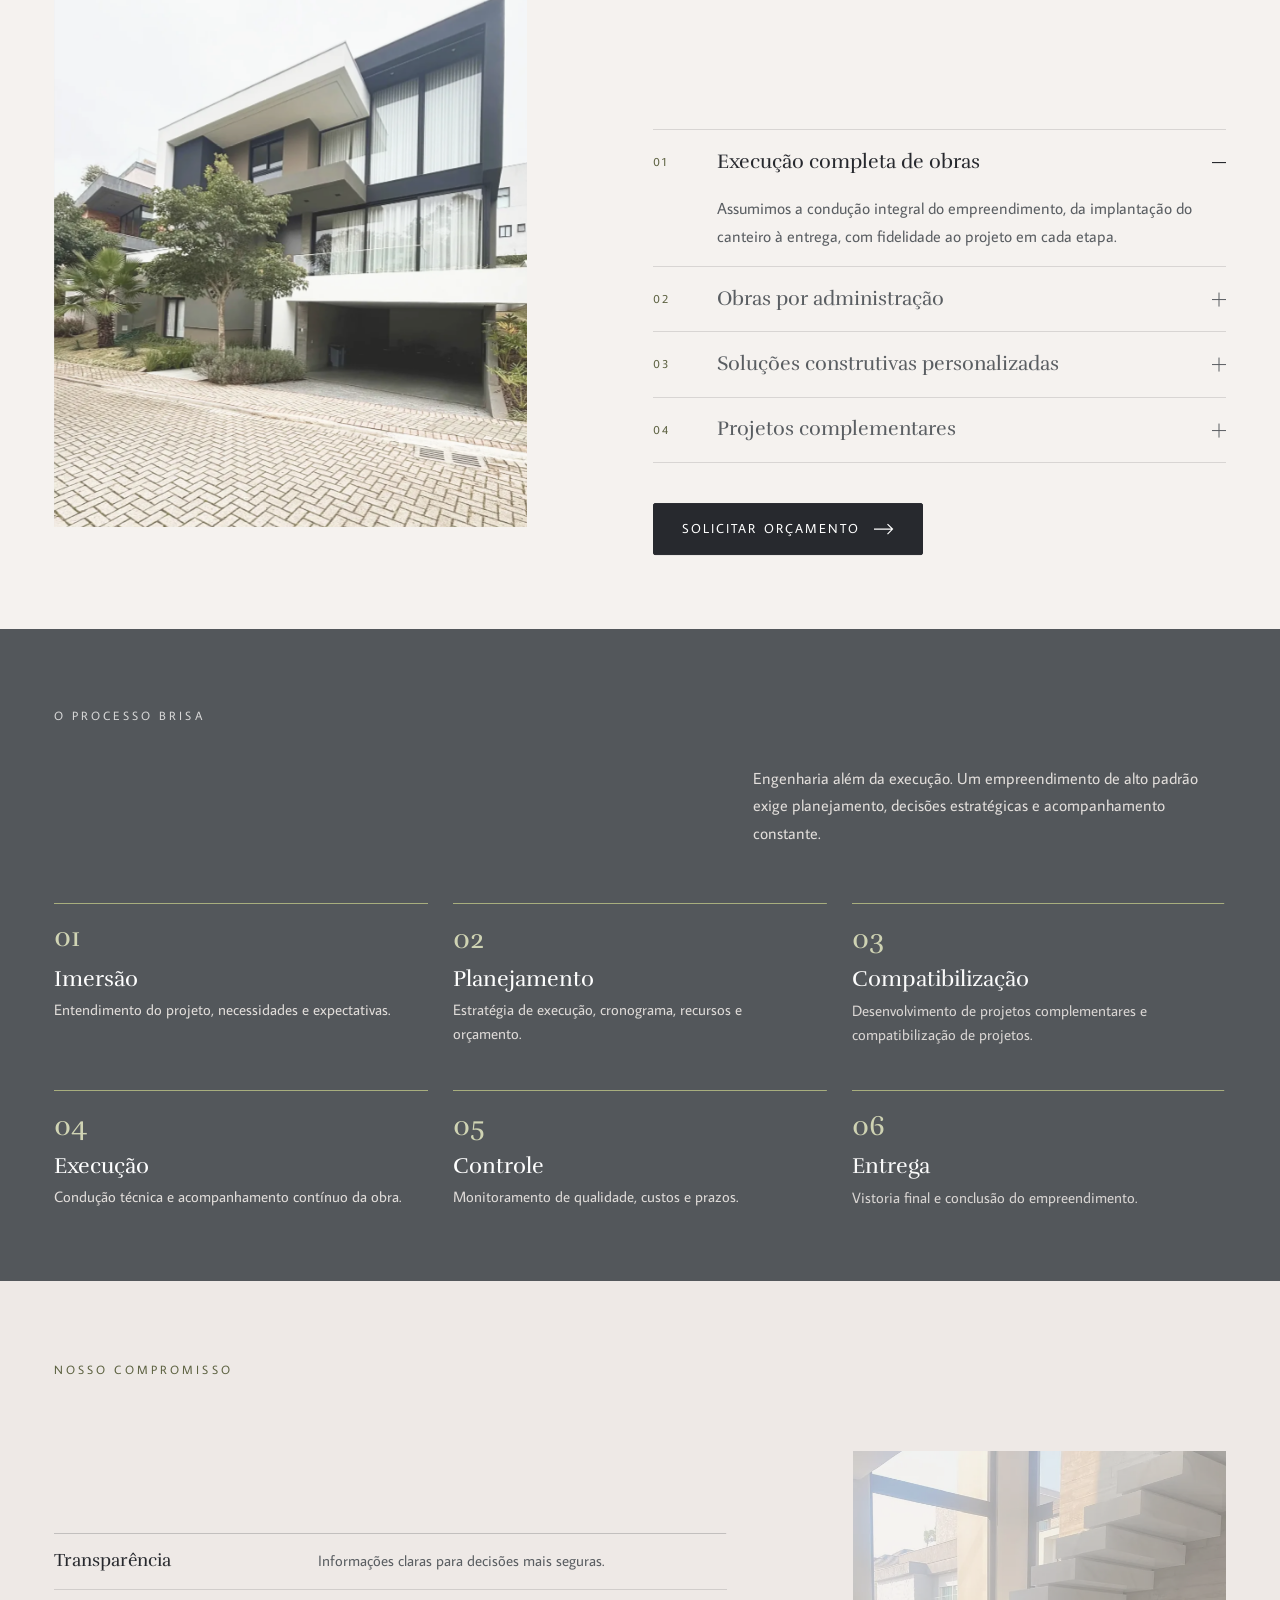
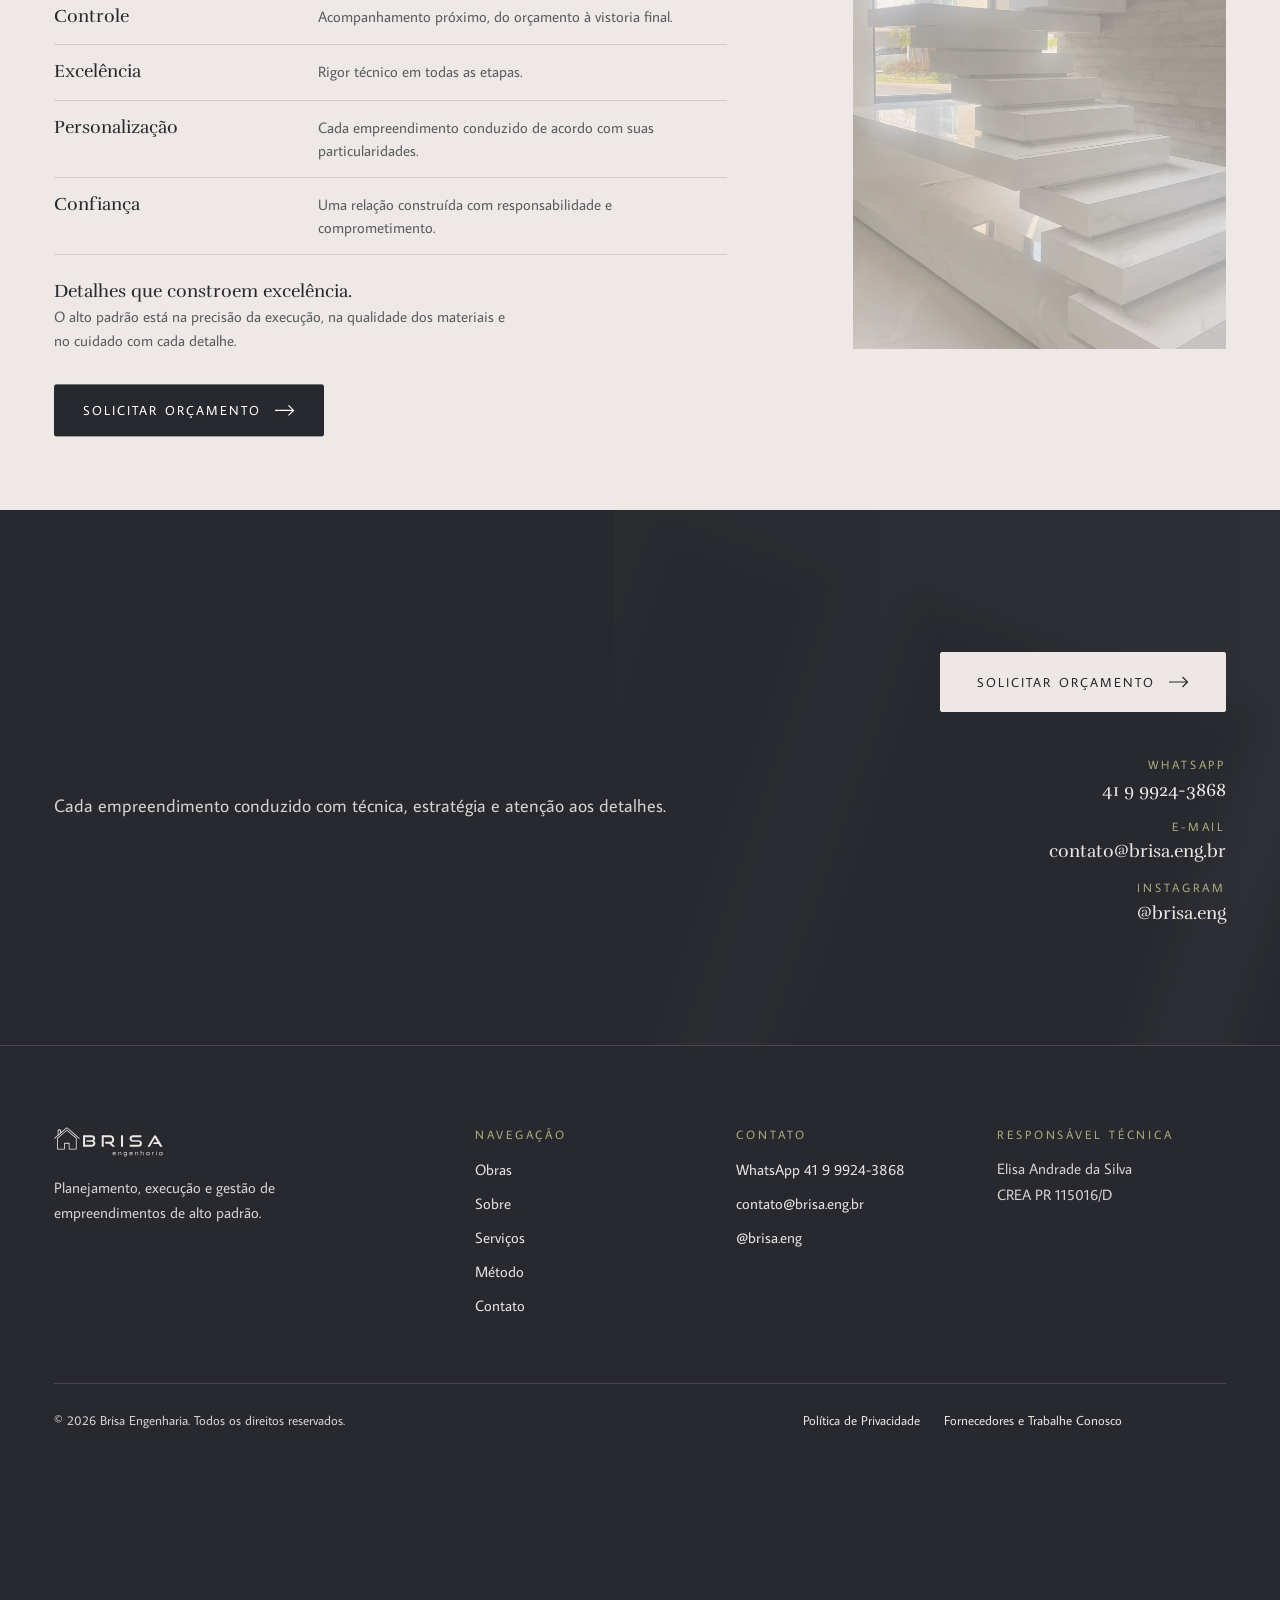
==== commit c89be8ea: "ajuste" ====
--- a/deploy-vercel/index.html
+++ b/deploy-vercel/index.html
@@ -205,9 +205,9 @@
     </div>
     <div class="cine__s" data-i="2" aria-hidden="true">
       <picture>
-        <source media="(max-width:640px), (max-width:1024px) and (orientation:portrait)" data-srcset="assets/img/cine/cine-03-m.webp?v=6">
-        <img data-src="assets/img/cine/cine-03-d.webp?v=6" width="1440" height="850" decoding="async"
-             alt="Fachada da Obra HV59 com pele de vidro, moldura revestida em madeira, balcão com guarda-corpo de vidro e céu azul">
+        <source media="(max-width:640px), (max-width:1024px) and (orientation:portrait)" data-srcset="assets/img/cine/cine-03-m.webp?v=7">
+        <img data-src="assets/img/cine/cine-03-d.webp?v=7" width="1440" height="850" decoding="async"
+             alt="Fachada da Obra BPR14 com laje branca em balanço, volume escuro com esquadrias de piso a teto e jardim na frente">
       </picture>
     </div>
   </div>
@@ -301,12 +301,12 @@
         <button class="obra__btn" type="button"
           data-title="Obra BPR14"
           data-sub="Barigui Park Royale"
-          data-gallery="assets/img/obras/BPR14/01.webp?v=4|assets/img/obras/BPR14/02.webp?v=4|assets/img/obras/BPR14/03.webp?v=4|assets/img/obras/BPR14/04.webp?v=4|assets/img/obras/BPR14/05.webp?v=4|assets/img/obras/BPR14/06.webp?v=4|assets/img/obras/BPR14/07.webp?v=4|assets/img/obras/BPR14/08.webp?v=4|assets/img/obras/BPR14/09.webp?v=4"
-          aria-label="Obra BPR14, Barigui Park Royale. Abrir galeria com 9 fotos">
+          data-gallery="assets/img/obras/BPR14/01.webp?v=5|assets/img/obras/BPR14/02.webp?v=5|assets/img/obras/BPR14/03.webp?v=5|assets/img/obras/BPR14/04.webp?v=5|assets/img/obras/BPR14/05.webp?v=5|assets/img/obras/BPR14/06.webp?v=5|assets/img/obras/BPR14/07.webp?v=5|assets/img/obras/BPR14/08.webp?v=5|assets/img/obras/BPR14/09.webp?v=5|assets/img/obras/BPR14/10.webp?v=5"
+          aria-label="Obra BPR14, Barigui Park Royale. Abrir galeria com 10 fotos">
           <span class="obra__fig fx" data-m="expo">
             <picture class="fx__p">
-              <source media="(max-width: 900px)" srcset="assets/img/obras/BPR14/capa-larga.webp?v=4" width="908" height="567">
-              <img src="assets/img/obras/BPR14/capa.webp?v=4" width="728" height="910" loading="lazy" decoding="async"
+              <source media="(max-width: 900px)" srcset="assets/img/obras/BPR14/capa-larga.webp?v=5" width="908" height="567">
+              <img src="assets/img/obras/BPR14/capa.webp?v=5" width="728" height="910" loading="lazy" decoding="async"
                    alt="Escada em balanço com degraus iluminados, guarda-corpo de vidro e parede de mármore">
             </picture>
             <span class="fx__v" aria-hidden="true"></span>
@@ -314,7 +314,7 @@
           <span class="obra__cap" aria-hidden="true">
             <span class="obra__n">03</span>
             <span class="obra__t">Obra BPR14</span>
-            <span class="obra__m">Barigui Park Royale · 9 fotos</span>
+            <span class="obra__m">Barigui Park Royale · 10 fotos</span>
           </span>
         </button>
       </li>
@@ -382,7 +382,7 @@
     <figure class="placa serv__fig">
       <span class="fx serv__media" data-m="expo" aria-hidden="true">
         <span class="fx__p">
-          <img class="is-on" data-svc-img="0" src="assets/img/servicos/execucao.webp?v=3" width="1100" height="1375" loading="lazy" decoding="async" alt="">
+          <img class="is-on" data-svc-img="0" src="assets/img/servicos/execucao.webp?v=4" width="1100" height="1375" loading="lazy" decoding="async" alt="">
           <img data-svc-img="1" src="assets/img/servicos/administracao.webp?v=3" width="768" height="960" loading="lazy" decoding="async" alt="">
           <img data-svc-img="2" src="assets/img/servicos/solucoes.webp?v=3" width="726" height="908" loading="lazy" decoding="async" alt="">
           <img data-svc-img="3" src="assets/img/servicos/complementares.webp?v=3" width="726" height="908" loading="lazy" decoding="async" alt="">
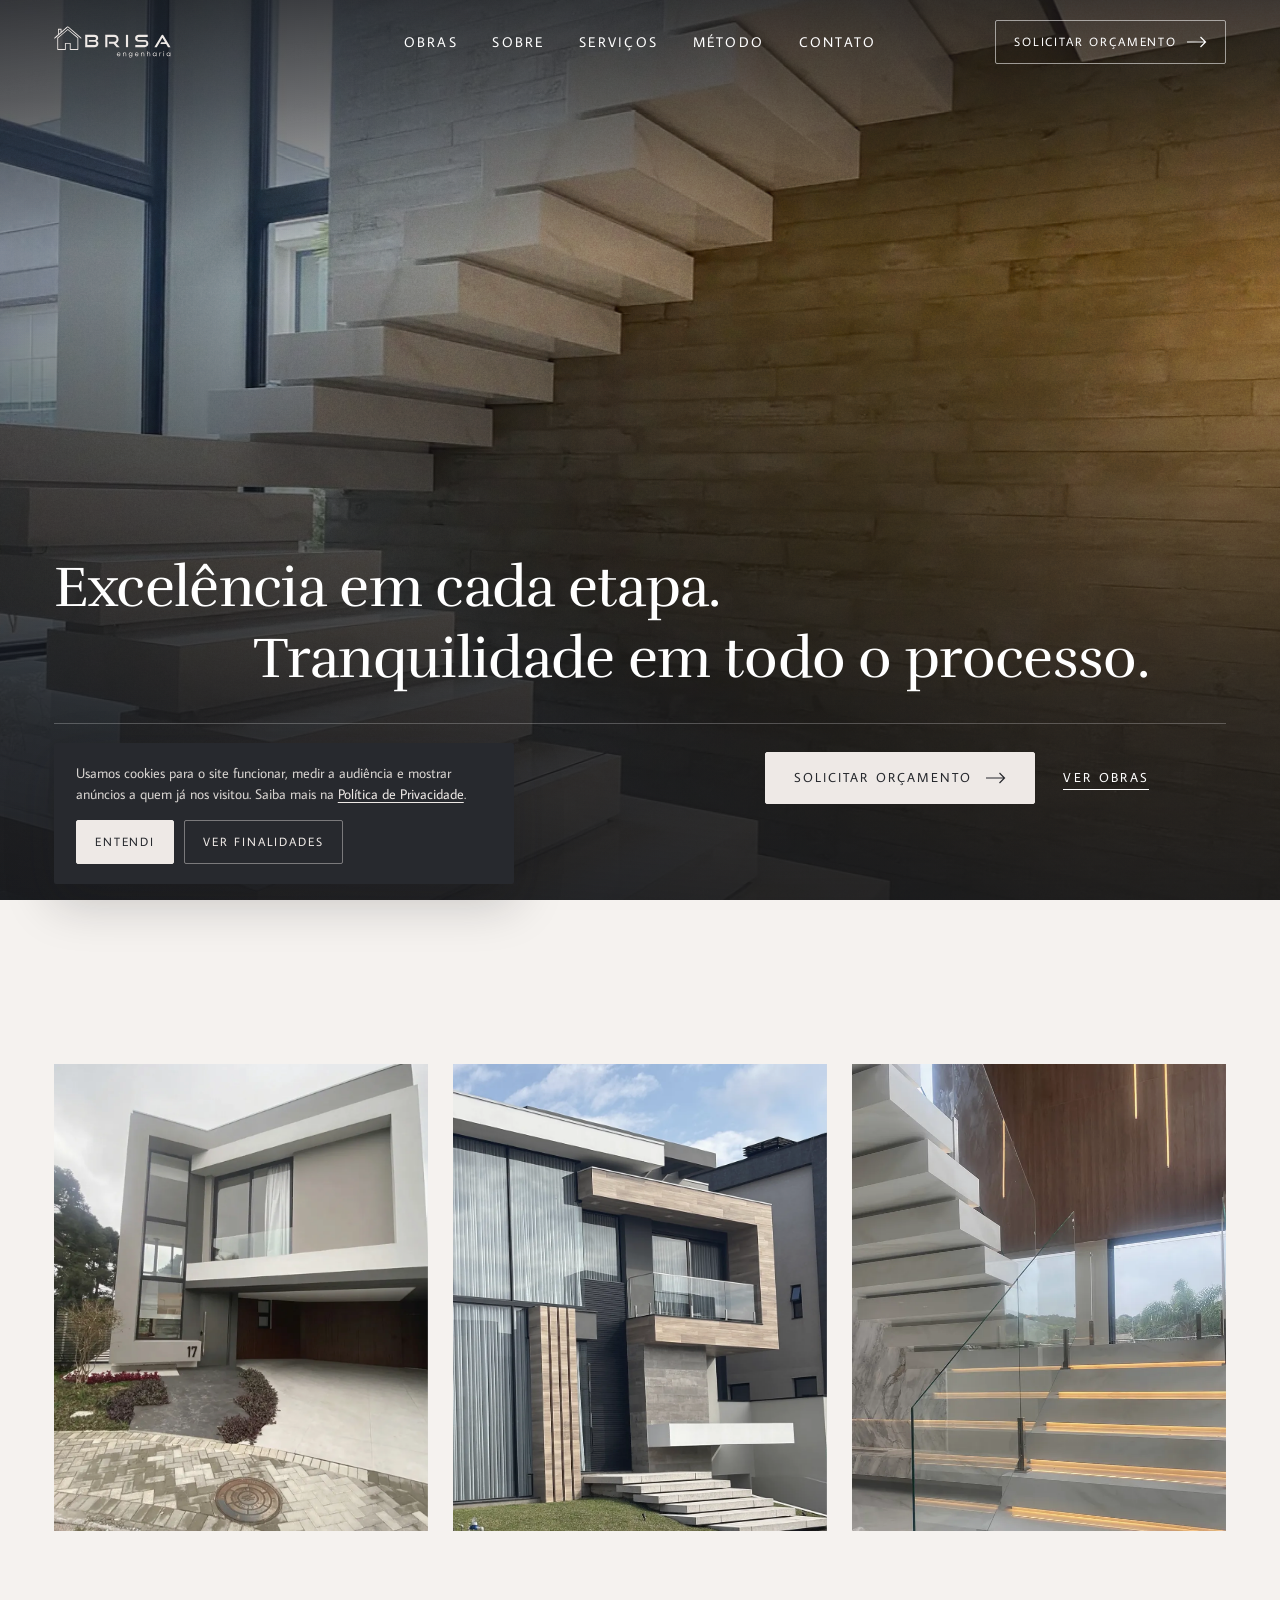
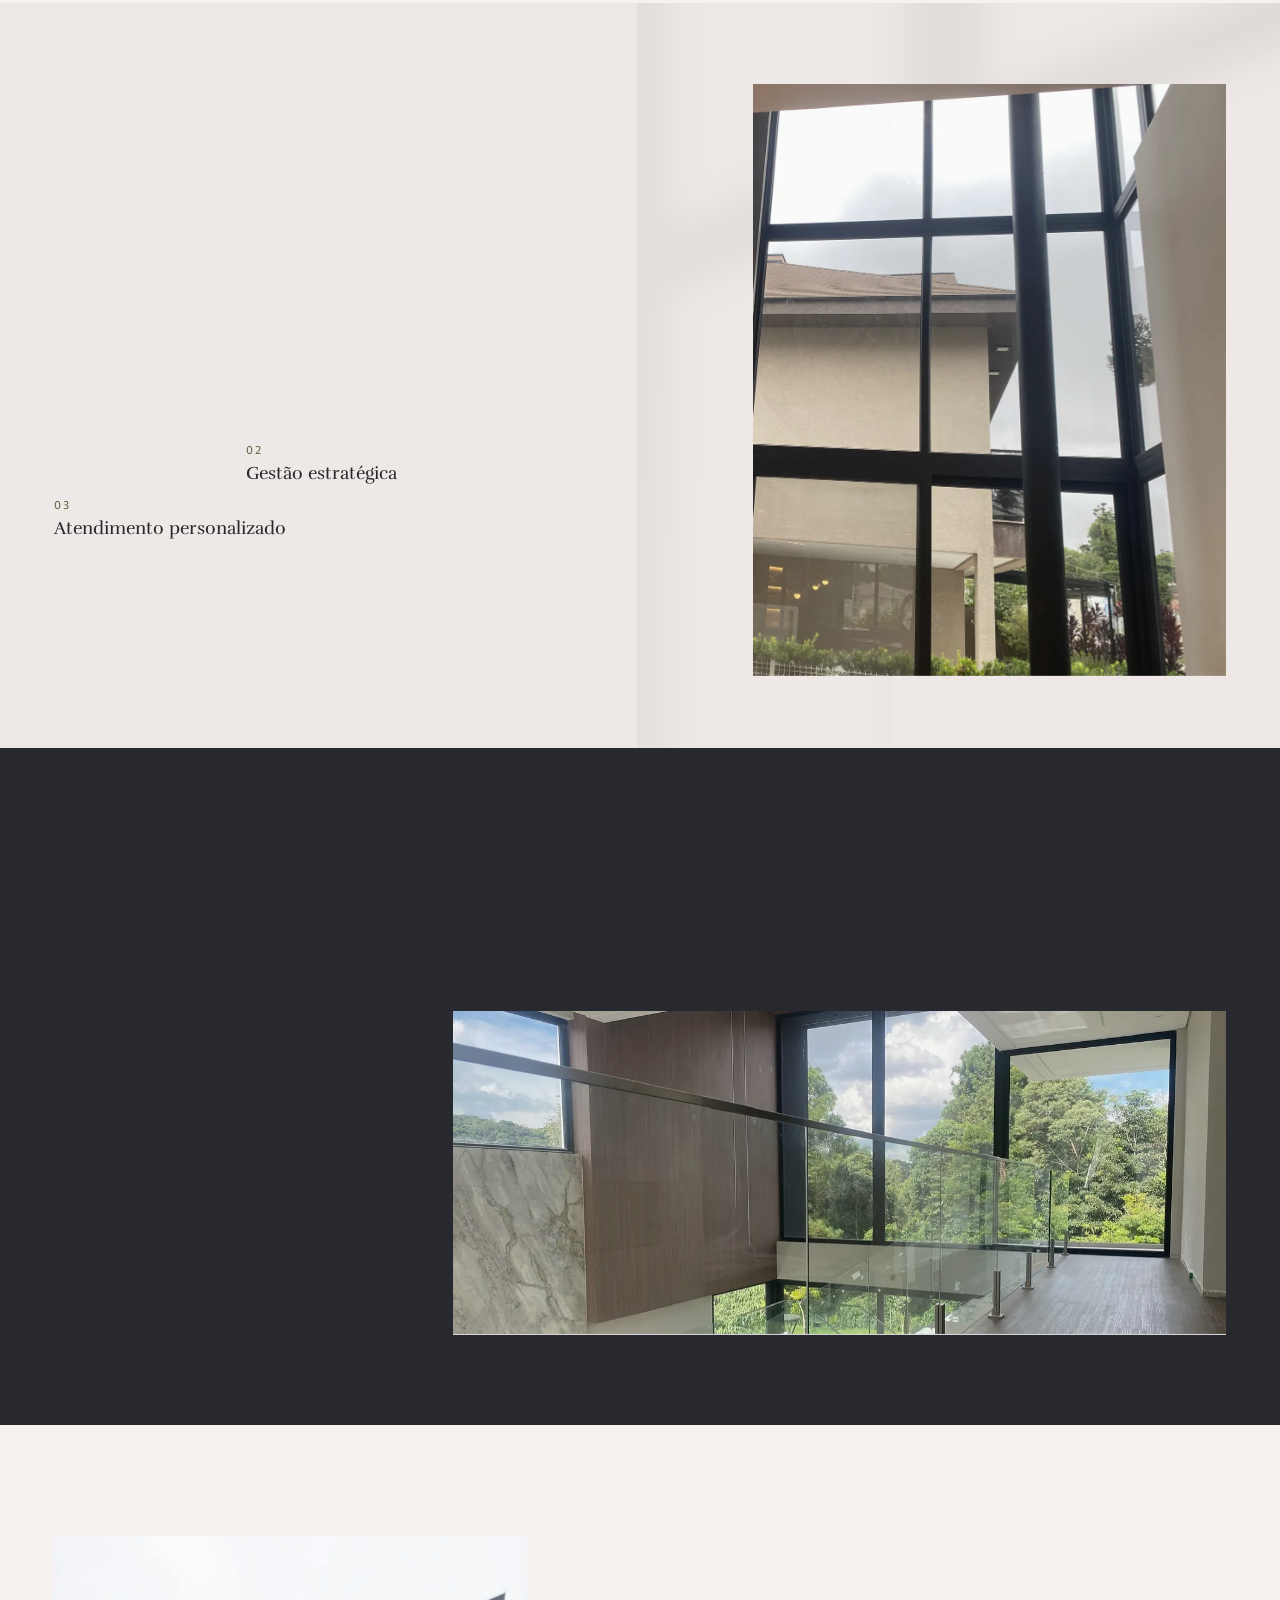
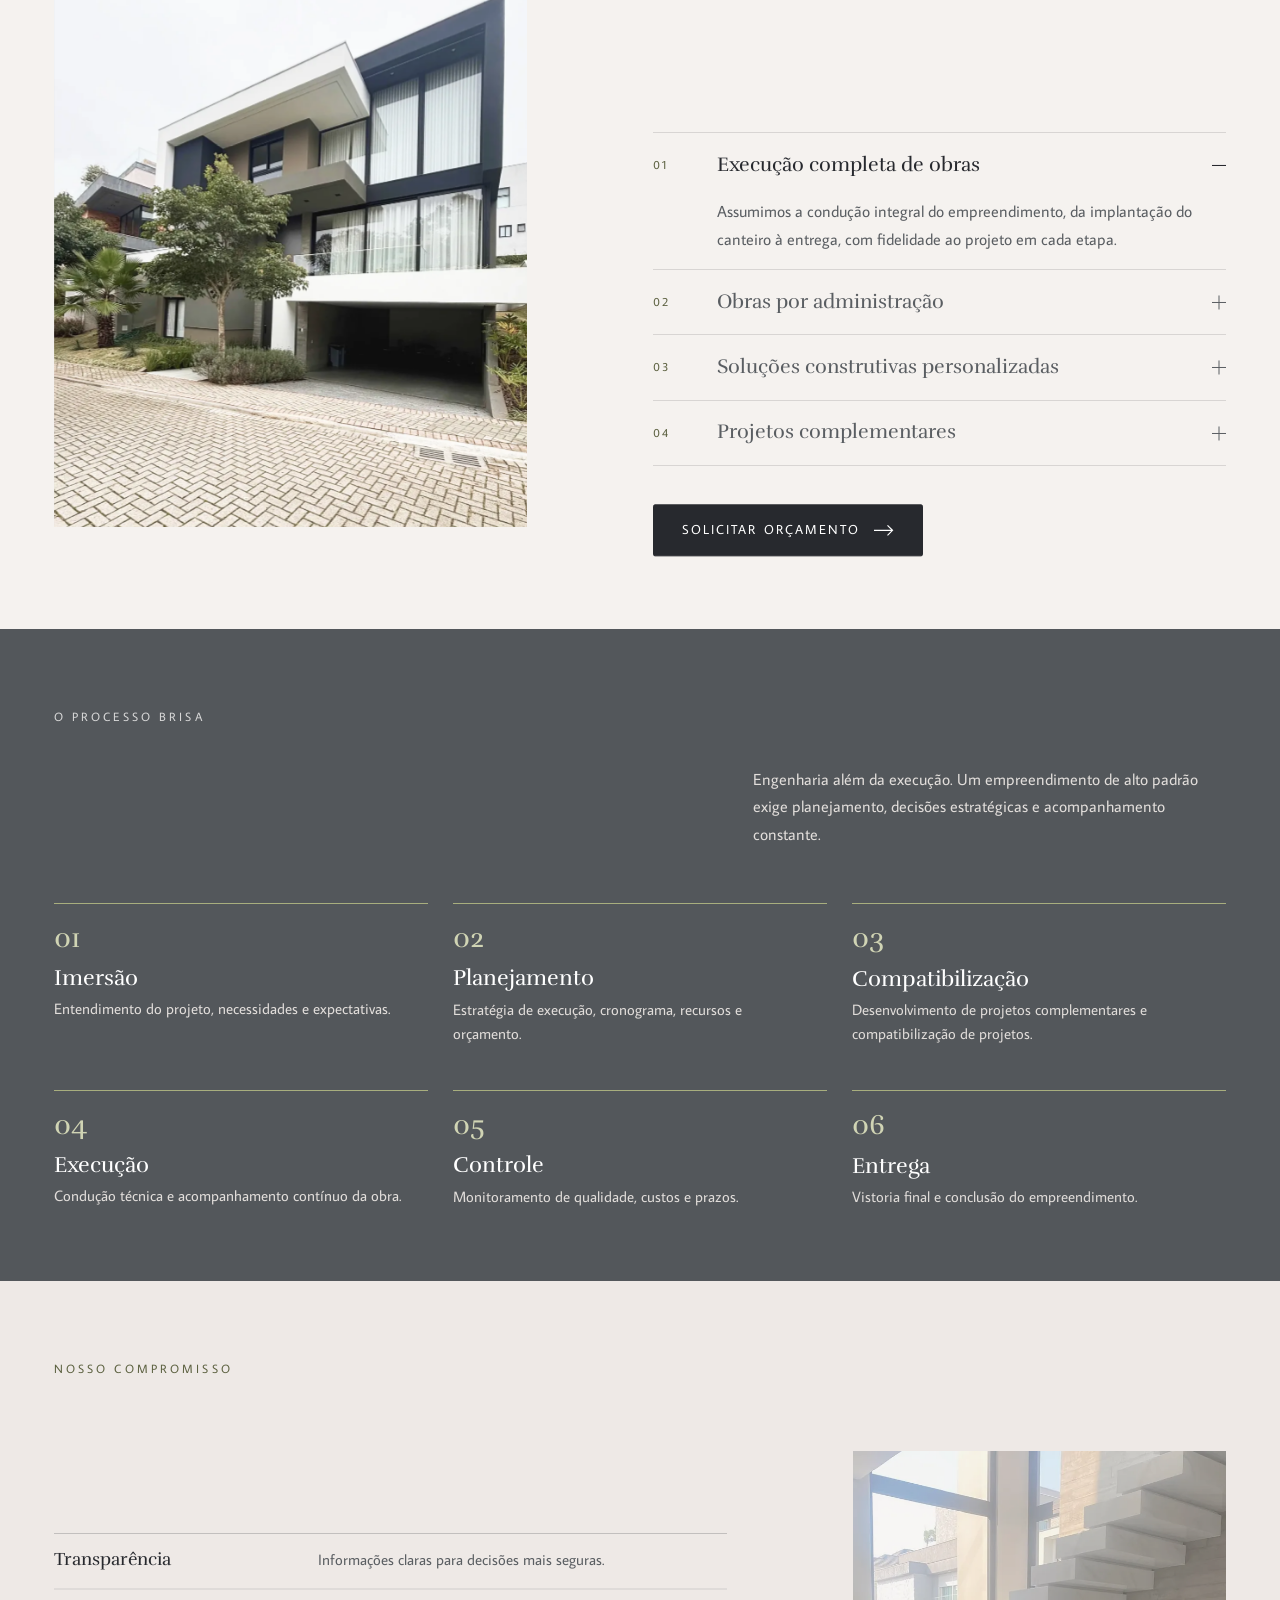
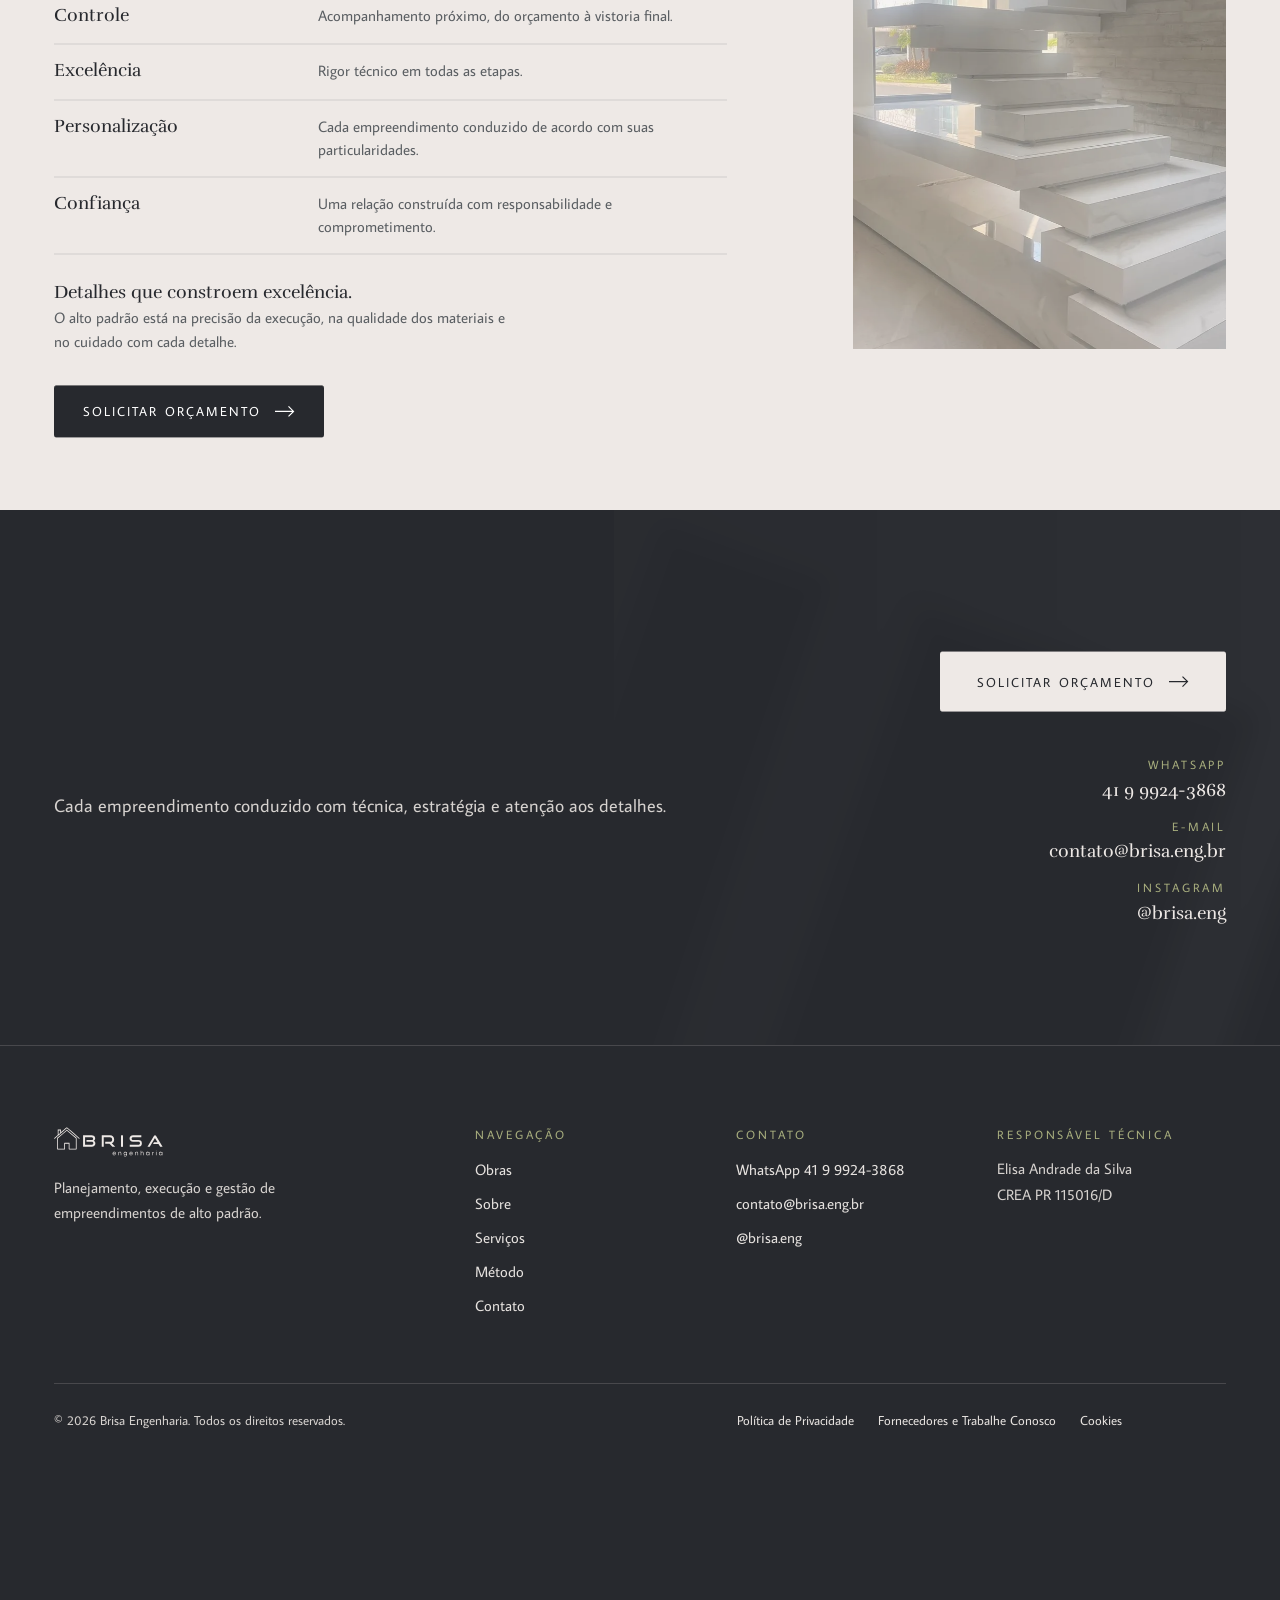
==== commit 4e3831d4: "Retira o Consent Mode e troca o banner por aviso informativo de cookies - Remove o gtag('consent','d" ====
--- a/deploy-vercel/index.html
+++ b/deploy-vercel/index.html
@@ -3,31 +3,6 @@
 <head>
 <meta charset="utf-8">
 <meta name="viewport" content="width=device-width, initial-scale=1">
-
-<!-- BuildV: consentimento (Google Consent Mode v2) ==========================
-     Vem ANTES do GTM de propósito. O padrão é tudo negado, e o container só
-     libera armazenamento de medição depois do aceite no banner de cookies.
-     A leitura do localStorage é síncrona: quem já aceitou antes entra em
-     granted no primeiro hit, sem perder pageview. -->
-<script>
-window.dataLayer = window.dataLayer || [];
-function gtag(){dataLayer.push(arguments);}
-(function () {
-  var salvo = null;
-  try { salvo = localStorage.getItem("brisa_consent_v1"); } catch (e) { salvo = null; }
-  var ok = salvo === "granted" ? "granted" : "denied";
-  gtag("consent", "default", {
-    ad_storage: ok,
-    ad_user_data: ok,
-    ad_personalization: ok,
-    analytics_storage: ok,
-    functionality_storage: "granted",
-    security_storage: "granted",
-    wait_for_update: 1500
-  });
-})();
-</script>
-<!-- /BuildV: consentimento -->
 
 <!-- BuildV: GTM -->
 <script>(function(w,d,s,l,i){w[l]=w[l]||[];w[l].push({'gtm.start':
@@ -65,7 +40,7 @@
 <link rel="preload" as="image" href="assets/img/cine/cine-01-d.webp?v=4" media="(min-width:1025px), (min-width:641px) and (orientation:landscape)" fetchpriority="high">
 
 <link rel="stylesheet" href="assets/vendor/lenis.css">
-<link rel="stylesheet" href="css/styles.css?v=5">
+<link rel="stylesheet" href="css/styles.css?v=6">
 <link rel="stylesheet" href="css/motion.css?v=3">
 <script>
 /* Gate do movimento: todo estado inicial invisível vive atrás de html[data-motion].
@@ -114,12 +89,16 @@
      que o teclado alcança, não a última. -->
 <div class="cookie" data-open="false" role="region" aria-label="Aviso de cookies">
   <div class="cookie__in">
-    <p>Usamos cookies para entender como o site é usado e melhorar sua experiência.
-      As tags de medição só são ativadas depois do seu aceite.
+    <p>Usamos cookies para o site funcionar, medir a audiência e mostrar anúncios a quem já nos visitou.
       Saiba mais na <a href="privacidade.html">Política de Privacidade</a>.</p>
+    <ul class="cookie-fins" id="cookie-fins" data-cookie-fins hidden>
+      <li><strong>Essenciais:</strong> fazem o site funcionar.</li>
+      <li><strong>Análise:</strong> Google Analytics e Microsoft Clarity, para saber quais páginas e botões funcionam.</li>
+      <li><strong>Publicidade:</strong> Google Ads, Meta e LinkedIn, para mostrar anúncios a quem já visitou o site.</li>
+    </ul>
     <div class="cookie__acts">
-      <button class="btn btn--sm btn--light" type="button" data-consent="granted">Aceitar</button>
-      <button class="btn btn--sm btn--ghost-light" type="button" data-consent="denied">Recusar</button>
+      <button class="btn btn--sm btn--light" type="button" data-cookie-ok>Entendi</button>
+      <button class="btn btn--sm btn--ghost-light" type="button" data-cookie-more aria-expanded="false" aria-controls="cookie-fins">Ver finalidades</button>
     </div>
   </div>
 </div>
@@ -634,6 +613,7 @@
       <nav aria-label="Links legais">
         <a href="privacidade.html">Política de Privacidade</a>
         <a href="fornecedores.html">Fornecedores e Trabalhe Conosco</a>
+        <a href="privacidade.html#cookies" data-cookie-prefs>Cookies</a>
       </nav>
     </div>
   </div>
@@ -668,7 +648,7 @@
 <script src="assets/vendor/CustomEase.min.js" defer></script>
 <script src="assets/vendor/lenis.min.js" defer></script>
 <script src="js/motion.js?v=3" defer></script>
-<script src="js/app.js?v=5" defer></script>
+<script src="js/app.js?v=6" defer></script>
 
 <!-- BuildV: Merlin (popup) ================================================
      Carrega 700ms depois do load. O Merlin nao grava cookie e o botao so
--- a/deploy-vercel/css/styles.css
+++ b/deploy-vercel/css/styles.css
@@ -667,6 +667,9 @@
 .cookie p{font-size:.875rem;line-height:1.55;color:var(--on-ink)}
 .cookie a{color:var(--bone);text-underline-offset:3px}
 .cookie__acts{display:flex;flex-wrap:wrap;gap:10px;margin-top:14px}
+.cookie-fins{list-style:none;margin:12px 0 0;padding:12px 0 0;border-top:1px solid var(--line-d);display:grid;gap:6px;font-size:.875rem;line-height:1.55;color:var(--on-ink)}
+.cookie-fins[hidden]{display:none}
+.cookie-fins strong{color:var(--bone);font-weight:600}
 
 /* ================================================== widget do Merlin, na paleta
    O vendor injeta o próprio <style> DEPOIS desta folha: aqui !important é a
